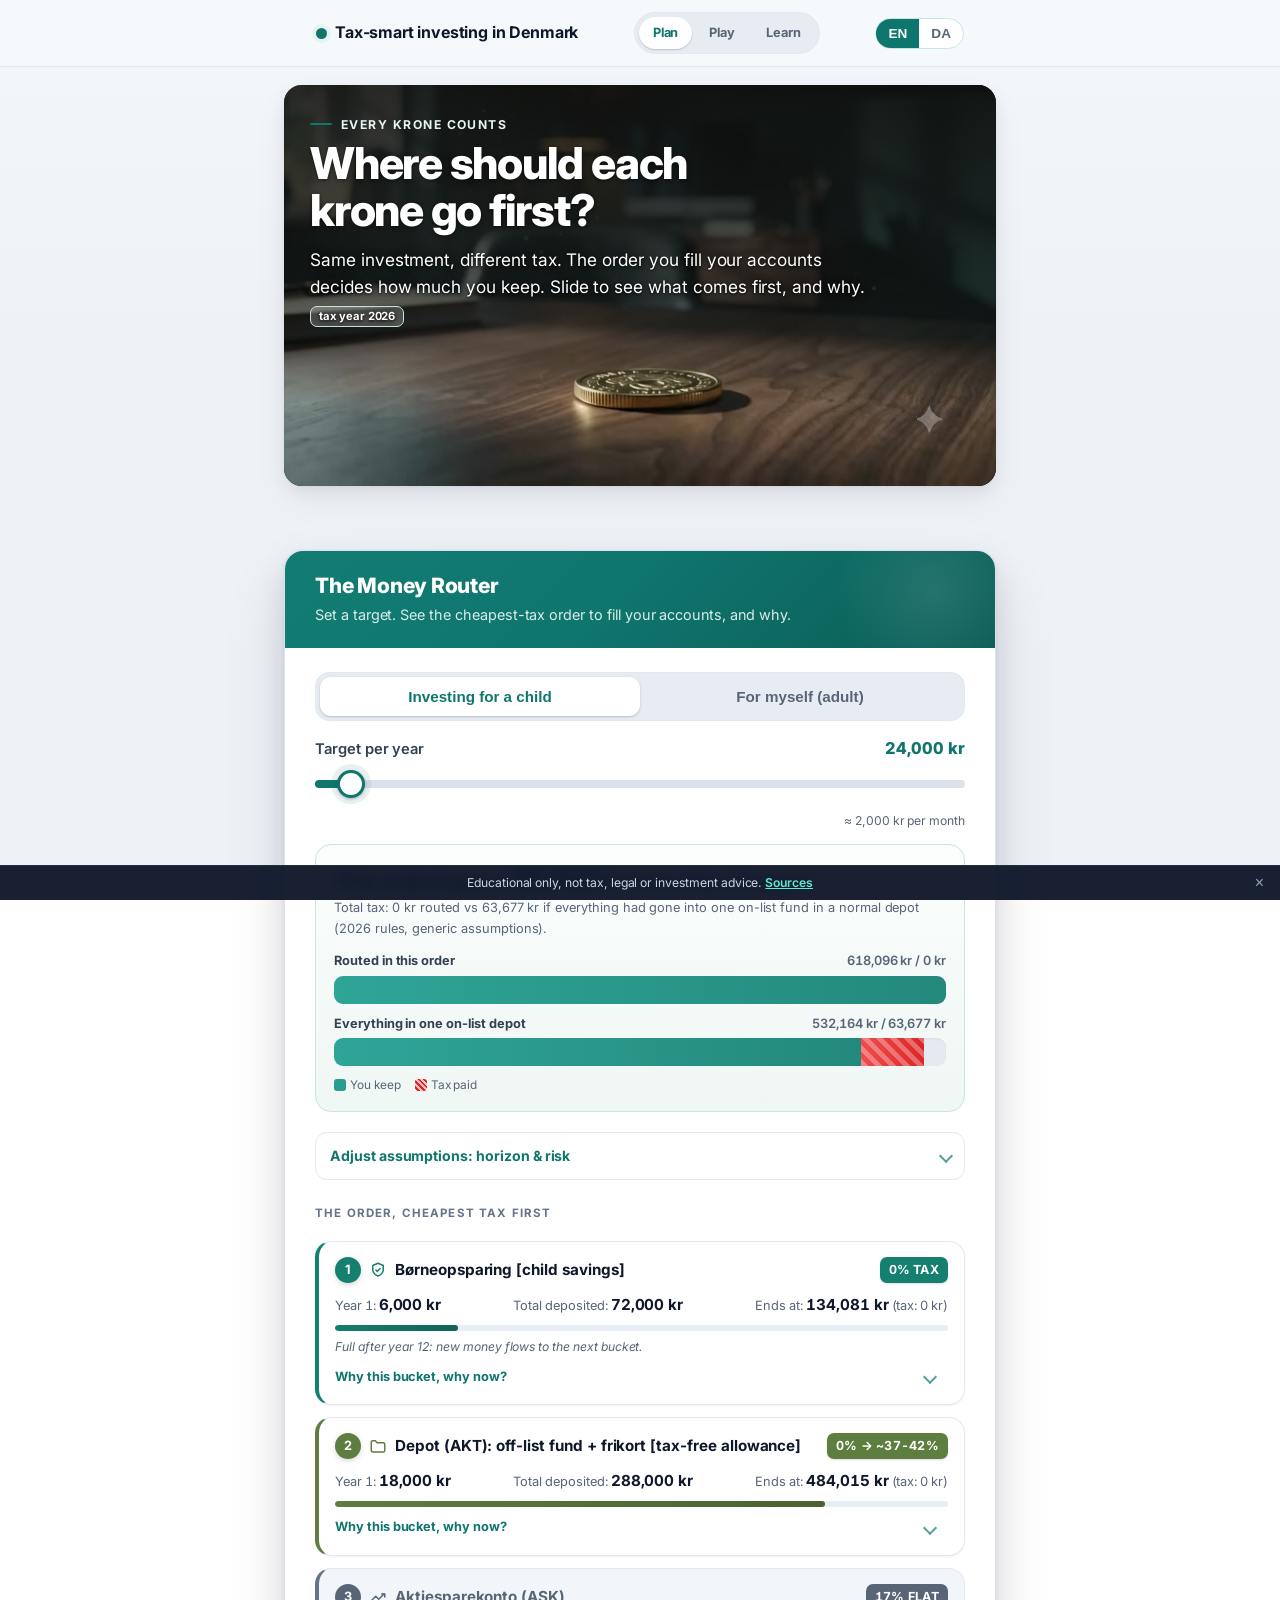
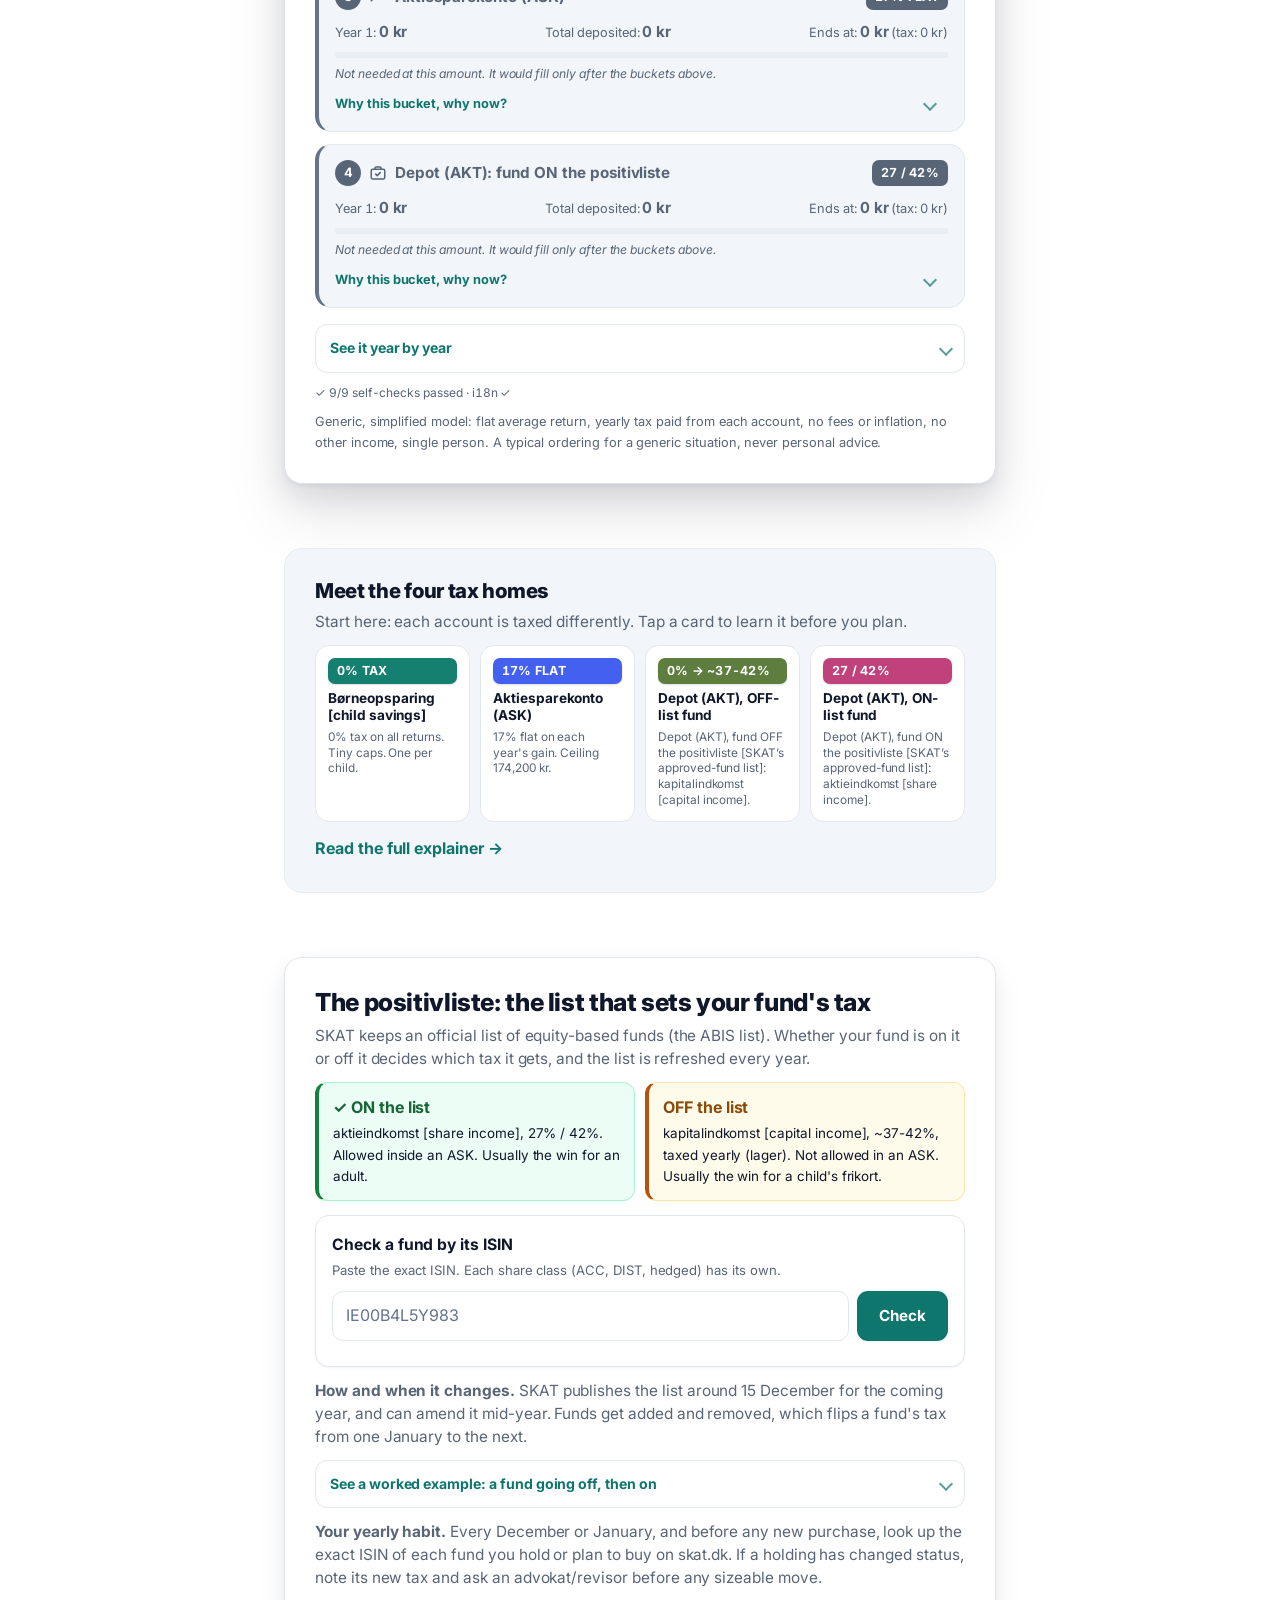
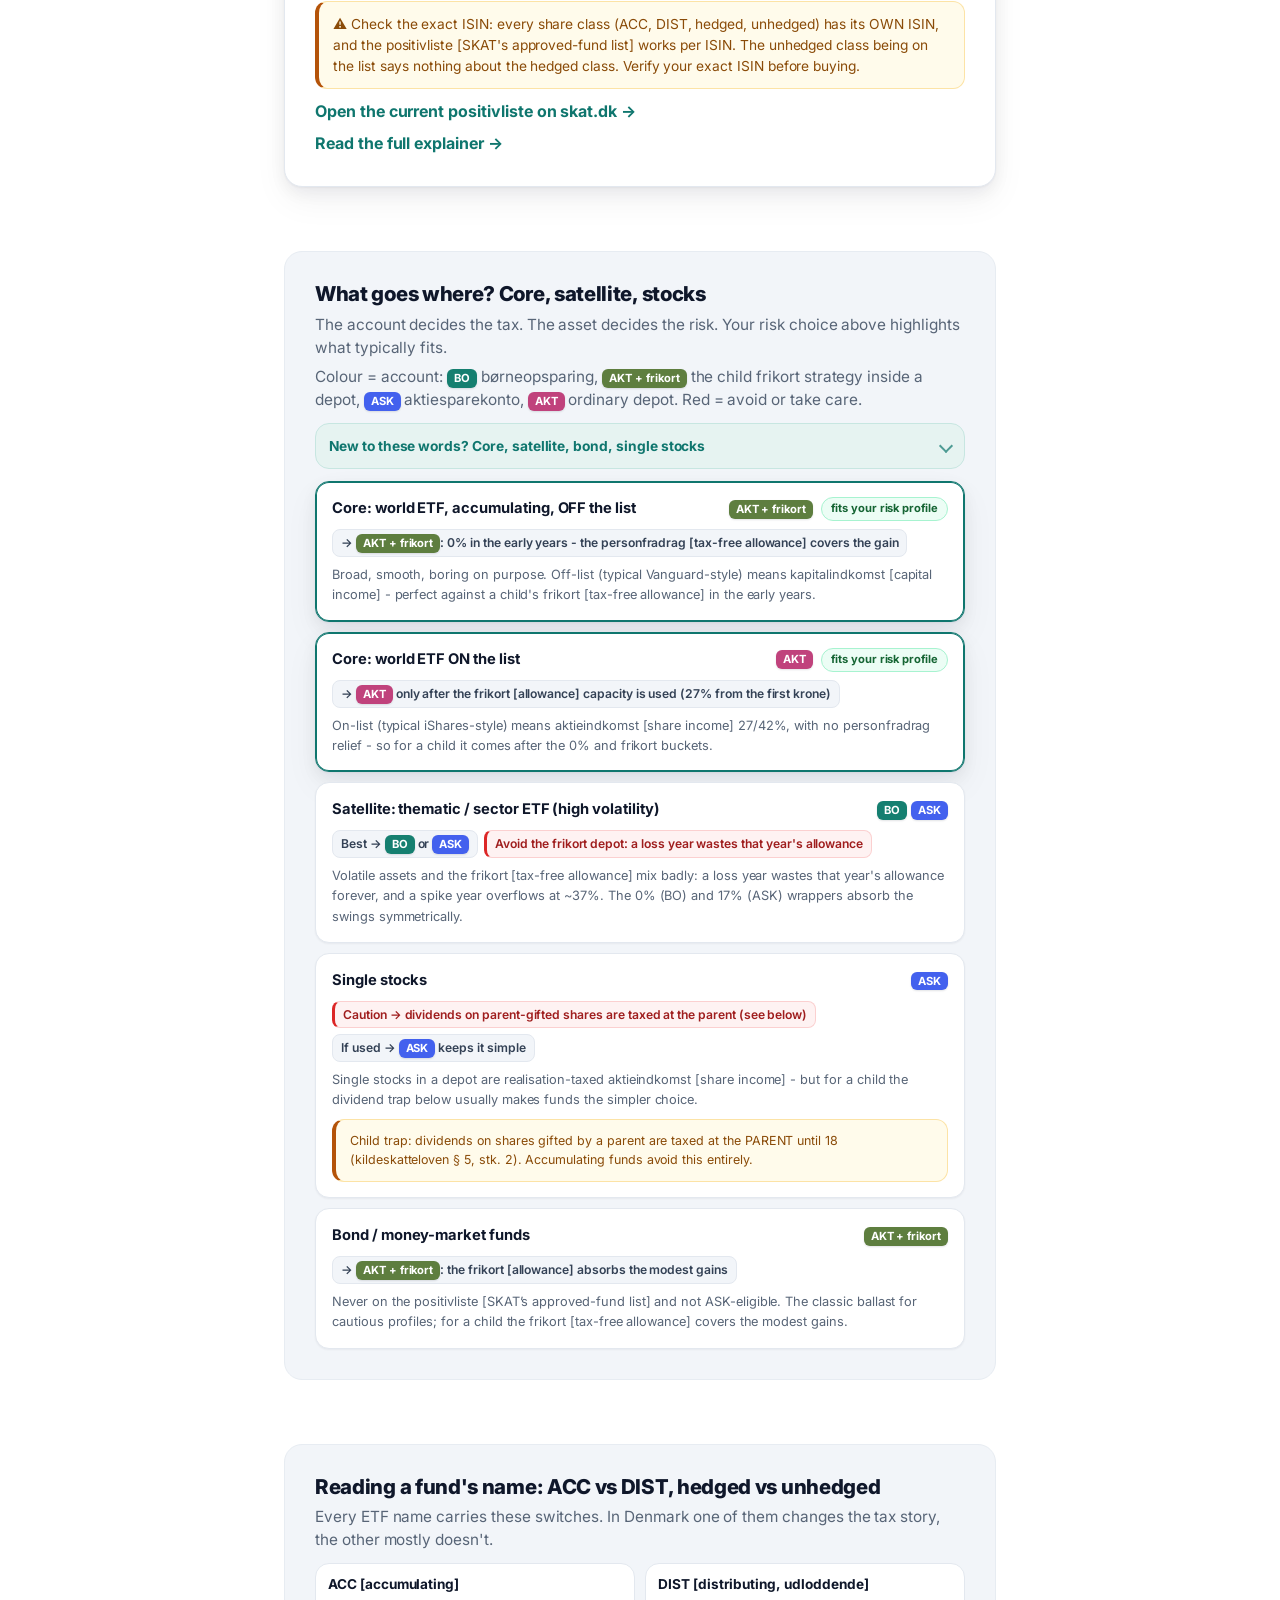
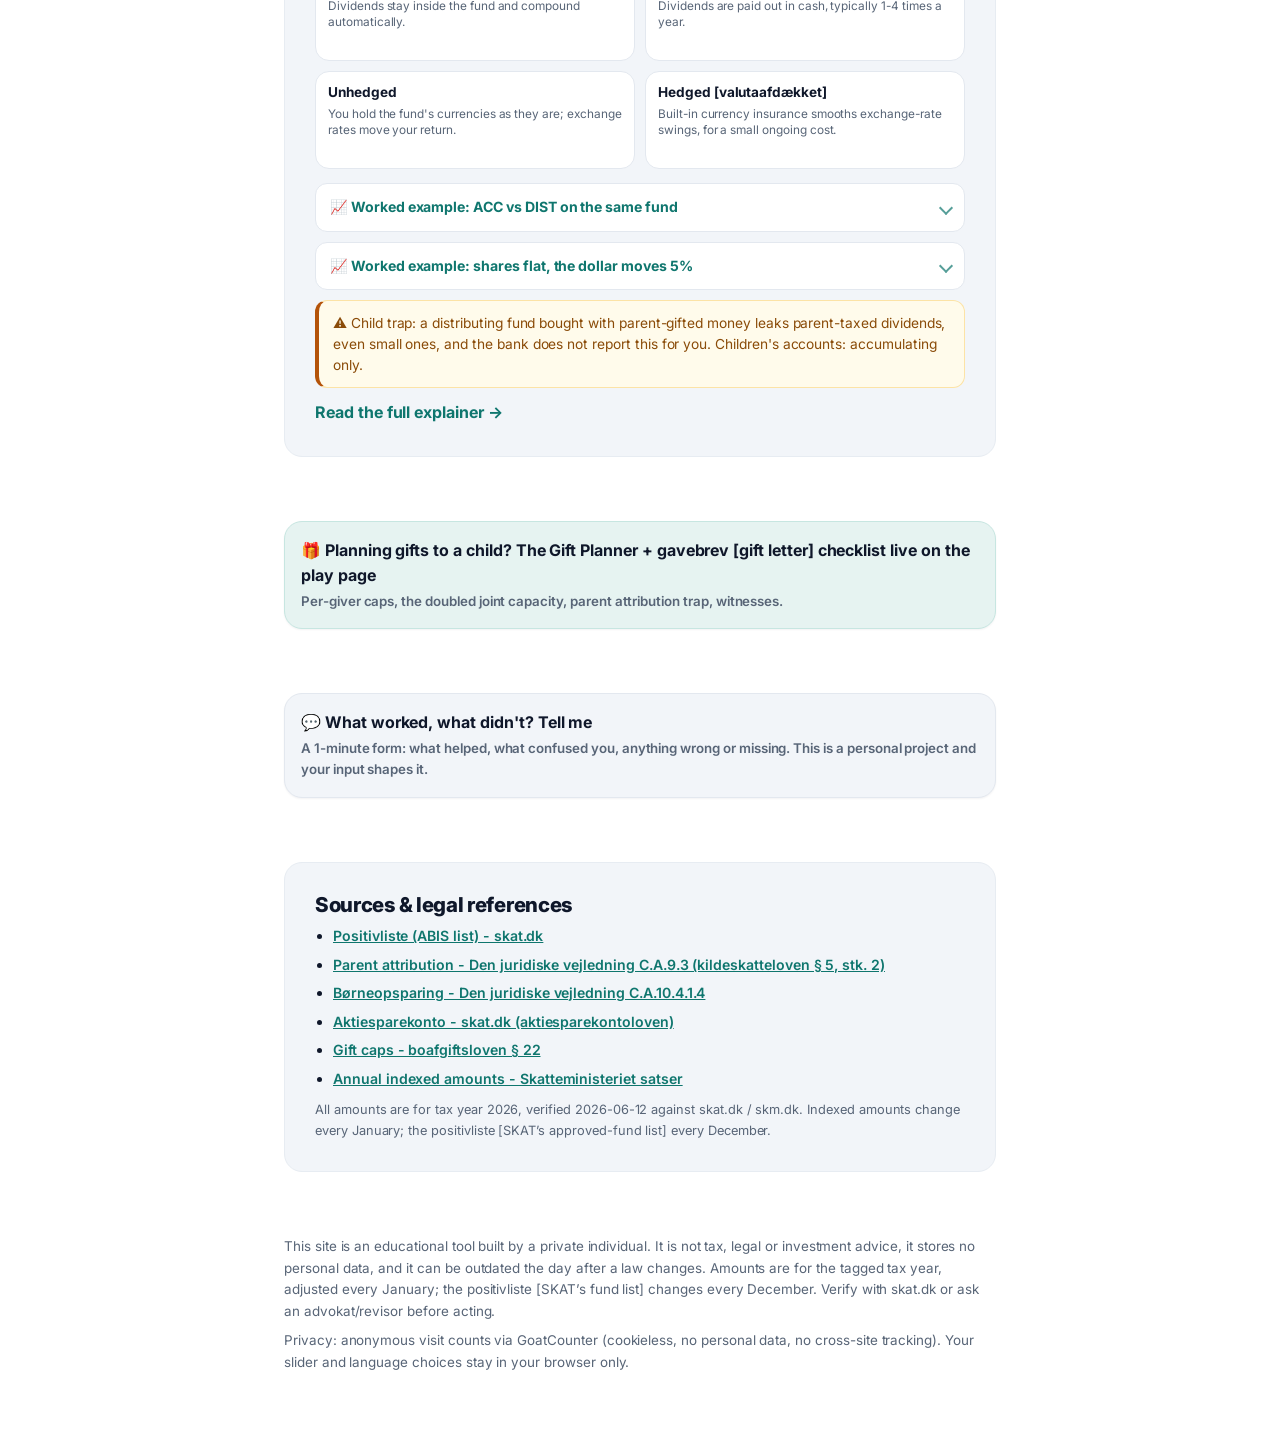
==== index.html @ 29d76539 "fix: force header repaint on reveal + cache-bust css (v6) translateZ(0) kept a layer but did not for" ====
<!DOCTYPE html>
<html lang="en">
<head>
<meta charset="UTF-8">
<meta name="viewport" content="width=device-width, initial-scale=1.0, viewport-fit=cover">
<title>The Money Router - where should each krone go first?</title>
<meta name="description" content="Set a target amount and see the typical tax-efficient order for filling Danish investment accounts, with the reasoning. Educational only.">
<meta name="theme-color" content="#EEF2F6">
<link rel="icon" href="data:image/svg+xml,<svg xmlns='http://www.w3.org/2000/svg' viewBox='0 0 100 100'><circle cx='50' cy='50' r='46' fill='%230F766E'/><text x='50' y='66' font-size='44' text-anchor='middle' fill='white' font-family='Arial' font-weight='bold'>kr</text></svg>">
<link rel="preconnect" href="https://fonts.googleapis.com">
<link rel="preconnect" href="https://fonts.gstatic.com" crossorigin>
<link rel="stylesheet" href="https://fonts.googleapis.com/css2?family=Inter:wght@400;500;600;700;800;900&display=swap">
<!-- P0.3 social / SEO meta. If the repo/Pages URL differs, update these absolute URLs + og-image path. -->
<link rel="canonical" href="https://ashu1309p.github.io/invest-taxsmart-denmark/index.html">
<meta property="og:type" content="website">
<meta property="og:site_name" content="Tax-smart investing in Denmark">
<meta property="og:title" content="The Money Router: where should each krone go first?">
<meta property="og:description" content="A free, no-login tool that shows the cheapest-tax order to fill your Danish investment accounts (ASK, depot, børneopsparing). Educational, not advice.">
<meta property="og:url" content="https://ashu1309p.github.io/invest-taxsmart-denmark/index.html">
<meta property="og:image" content="https://ashu1309p.github.io/invest-taxsmart-denmark/og-image.png">
<meta property="og:image:width" content="1200">
<meta property="og:image:height" content="630">
<meta property="og:locale" content="en">
<meta property="og:locale:alternate" content="da">
<meta name="twitter:card" content="summary_large_image">
<meta name="twitter:title" content="The Money Router: where should each krone go first?">
<meta name="twitter:description" content="Free, no-login tool: the cheapest-tax order to fill your Danish accounts. Educational, not advice.">
<meta name="twitter:image" content="https://ashu1309p.github.io/invest-taxsmart-denmark/og-image.png">
<script type="application/ld+json">{"@context":"https://schema.org","@type":"WebSite","name":"Tax-smart investing in Denmark","url":"https://ashu1309p.github.io/invest-taxsmart-denmark/","inLanguage":["en","da"],"description":"Free educational tool for Danish retail investment taxation. Not advice."}</script>
<style>
  :root{
    --bg:#FAF6EF; --card:#FFFFFF; --ink:#27272E; --muted:#6B6B76;
    --line:#E8E2D6; --accent:#0F766E; --accent-soft:#E0F0EE;
    --c-bo:#157F70; --c-fri:#5E7E3F; --c-ask:#4361EE; --c-on:#C0427C; --c-kap:#E08A00;
    --tax-red:#D64545;
    --radius:16px; --shadow:0 1px 3px rgba(40,35,25,.08),0 8px 24px rgba(40,35,25,.06);
  }
  /* primitives, top bar, footer, sticky bar, ctx-pill, skip-link, focus + reduced-motion live in css/styles.css (shared, linked last) */
  body{font-family:-apple-system,BlinkMacSystemFont,"Segoe UI",Roboto,"Helvetica Neue",Arial,sans-serif;
    background:var(--bg);color:var(--ink);line-height:1.55;padding-bottom:64px}
  .wrap{max-width:680px;margin:0 auto;padding:0 16px}
  .site-inner{display:flex;align-items:center;justify-content:space-between;padding:12px 16px;max-width:680px;margin:0 auto;gap:8px}
  .brand{display:flex;align-items:center;gap:8px;font-weight:700;font-size:1rem;white-space:nowrap}
  .brand .dot{width:12px;height:12px;border-radius:50%;background:var(--accent)}
  .navlink{font-size:.8rem;font-weight:700;color:var(--accent);text-decoration:none;border:1.5px solid var(--accent);border-radius:999px;padding:6px 12px;white-space:nowrap}
  .asset .homes .home.h-warn{border-left:4px solid #D64545;background:#FBEAEA}
  .atag{display:inline-block;padding:1px 7px;border-radius:6px;color:#fff;font-weight:800;font-size:.7rem;line-height:1.5;font-style:normal}
  .atag.t-bo{background:var(--c-bo)} .atag.t-fri{background:var(--c-fri)} .atag.t-ask{background:var(--c-ask)} .atag.t-on{background:var(--c-on)}
  .rectags{display:flex;gap:4px;flex-wrap:wrap;align-items:center}
  .ftwarn{background:#FDF1E7;border:1px solid #E8A968;border-radius:12px;padding:11px 13px;font-size:.84rem;margin-top:10px}
  .lang-toggle button{border:0;background:transparent;color:var(--accent);font-weight:700;font-size:.85rem;padding:7px 12px;cursor:pointer;min-width:42px}
  .kicker{display:inline-block;font-size:.78rem;font-weight:800;letter-spacing:.07em;text-transform:uppercase;color:var(--accent);margin:26px 0 0}
  h1{font-size:1.65rem;line-height:1.2;letter-spacing:-.02em;margin:26px 0 8px}
  @media(min-width:560px){h1{font-size:2.05rem}}
  .tagline{color:var(--muted);font-size:1rem;margin-bottom:18px}
  /* HERO video (decorative, play-once narrative, rests on final frame = poster). Reference by filename only so a clean re-export can drop in over the same names. */
  .hero{position:relative;margin:18px 0 6px}
  .hero-frame{position:relative;width:100%;aspect-ratio:1080/608;border-radius:var(--radius);overflow:hidden;box-shadow:var(--shadow);background:#0b0b0b;line-height:0}
  .hero-video,.hero-still{position:absolute;inset:0;width:100%;height:100%;object-fit:cover}
  .hero-still{display:none}
  @media(prefers-reduced-motion:reduce){ .hero-video{display:none} .hero-still{display:block} }
  /* mobile-first: headline sits BELOW the video in normal theme colours */
  .hero-copy{padding:14px 2px 0}
  .hero-copy .kicker{margin-top:0}
  .hero-copy h1{margin-top:6px}
  .hero-copy .tagline{margin-bottom:0}
  /* >=700px: overlay the headline on the composed upper area with a deep scrim (clip has a bright window upper-left) */
  @media(min-width:700px){
    .hero-copy{position:absolute;top:0;left:0;right:0;padding:22px 26px 74px;color:#fff;
      background:linear-gradient(180deg,rgba(15,14,12,.86) 0%,rgba(15,14,12,.74) 38%,rgba(15,14,12,.58) 70%,rgba(15,14,12,.32) 88%,rgba(15,14,12,0) 100%);
      border-radius:var(--radius) var(--radius) 0 0}
    .hero-copy .kicker{color:var(--accent-soft);margin-top:0}
    .hero-copy h1{color:#fff;text-shadow:0 1px 4px rgba(0,0,0,.6);margin:6px 0 8px}
    .hero-copy .tagline{color:#fff;text-shadow:0 1px 3px rgba(0,0,0,.9),0 0 8px rgba(0,0,0,.55)}
    .hero-copy .yeartag{color:#fff;background:rgba(255,255,255,.22)}
  }
  .yeartag{display:inline-block;font-size:.7rem;font-weight:700;color:var(--accent);background:var(--accent-soft);border-radius:6px;padding:1px 6px;white-space:nowrap}
  section{margin:24px 0}
  .panel{background:var(--card);border:1px solid var(--line);border-radius:var(--radius);box-shadow:var(--shadow);padding:18px}
  h2.sec{font-size:1.2rem;margin-bottom:4px}
  p.sub{color:var(--muted);font-size:.9rem;margin-bottom:12px}
  /* tax chips */
  .chip{display:inline-flex;align-items:center;font-weight:800;font-size:.78rem;border-radius:8px;padding:3px 9px;color:#fff;white-space:nowrap;letter-spacing:.01em}
  .chip.c0{background:var(--c-bo)} .chip.cF{background:var(--c-fri)}
  .chip.c17{background:var(--c-ask)} .chip.c27{background:var(--c-on)} .chip.c37{background:var(--c-kap)}
  .chip.big{font-size:.95rem;padding:5px 12px;border-radius:10px}
  /* primer cards */
  .primer{display:grid;grid-template-columns:1fr 1fr;gap:10px}
  @media(min-width:560px){.primer{grid-template-columns:repeat(4,1fr)}}
  details.acct{border:1px solid var(--line);border-radius:14px;background:#fff;overflow:hidden}
  details.acct summary{list-style:none;cursor:pointer;padding:12px;display:flex;flex-direction:column;gap:6px;min-height:96px}
  details.acct summary::-webkit-details-marker{display:none}
  details.acct summary b{font-size:.85rem;line-height:1.25}
  details.acct summary .one{font-size:.74rem;color:var(--muted);line-height:1.35}
  details.acct .more{padding:0 12px 12px;font-size:.8rem;color:var(--ink);border-top:1px dashed var(--line);padding-top:10px}
  details.acct .more p{margin:6px 0}
  details.acct[open]{border-color:var(--accent)}
  details.acct .ftex{margin:0 12px 12px;font-size:.77rem;color:#5a564e;background:#FBF7EF;border:1px solid var(--line);border-radius:8px;padding:8px 10px;line-height:1.45}
  .tapnote{font-size:.75rem;color:var(--muted);margin-top:8px;text-align:center}
  /* controls */
  .mode{display:flex;background:#F1ECE1;border-radius:14px;padding:4px;margin:6px 0 14px}
  .mode button{flex:1;border:0;border-radius:11px;background:transparent;font-size:.95rem;font-weight:700;padding:11px 8px;color:var(--muted);cursor:pointer}
  .mode button.active{background:#fff;color:var(--ink);box-shadow:0 1px 4px rgba(0,0,0,.12)}
  .ctl{margin:14px 0}
  .ctl label{display:flex;justify-content:space-between;align-items:baseline;font-size:.92rem;font-weight:600;margin-bottom:6px;gap:8px}
  .ctl label .lab{flex:1}
  .ctl output{font-variant-numeric:tabular-nums;font-weight:800;color:var(--accent);font-size:1.02rem;white-space:nowrap}
  .ctl .equiv{font-size:.76rem;color:var(--muted);text-align:right;margin-top:2px}
  input[type=range]{-webkit-appearance:none;appearance:none;width:100%;height:34px;background:transparent;touch-action:pan-y}
  input[type=range]::-webkit-slider-runnable-track{height:8px;border-radius:4px;background:linear-gradient(to right,var(--accent) var(--fill,50%),#E4DDCE var(--fill,50%))}
  input[type=range]::-webkit-slider-thumb{-webkit-appearance:none;width:28px;height:28px;border-radius:50%;background:#fff;border:3px solid var(--accent);margin-top:-10px;box-shadow:0 2px 6px rgba(0,0,0,.25);cursor:grab}
  input[type=range]::-moz-range-track{height:8px;border-radius:4px;background:#E4DDCE}
  input[type=range]::-moz-range-progress{height:8px;border-radius:4px;background:var(--accent)}
  input[type=range]::-moz-range-thumb{width:24px;height:24px;border-radius:50%;background:#fff;border:3px solid var(--accent);box-shadow:0 2px 6px rgba(0,0,0,.25)}
  .riskrow{display:flex;gap:8px;margin:10px 0 4px;flex-wrap:wrap}
  .riskrow button{flex:1;min-width:100px;border:1.5px solid var(--line);background:#fff;border-radius:12px;padding:10px 8px;cursor:pointer;font-weight:700;font-size:.84rem;color:var(--muted);line-height:1.3}
  .riskrow button small{display:block;font-weight:600;font-size:.72rem;color:var(--muted)}
  .riskrow button.active{border-color:var(--accent);background:var(--accent-soft);color:var(--accent)}
  /* waterfall */
  .falls{margin-top:18px;display:flex;flex-direction:column;gap:10px}
  .fall{border:1px solid var(--line);border-radius:14px;background:#fff;padding:12px;border-left:5px solid var(--bc,#999)}
  .fall .top{display:flex;align-items:center;gap:8px;flex-wrap:wrap}
  .fall .rank{width:24px;height:24px;border-radius:50%;background:var(--bc,#999);color:#fff;font-weight:800;font-size:.8rem;display:flex;align-items:center;justify-content:center;flex:none}
  .fall .nm{font-weight:700;font-size:.92rem;flex:1;min-width:120px}
  .fall .amts{display:flex;justify-content:space-between;font-size:.8rem;color:var(--muted);margin-top:8px;gap:8px;flex-wrap:wrap}
  .fall .amts b{color:var(--ink);font-variant-numeric:tabular-nums}
  .fall .bar{height:10px;border-radius:5px;background:#F1ECE1;margin-top:8px;overflow:hidden}
  .fall .bar i{display:block;height:100%;border-radius:5px;background:var(--bc,#999);width:0;transition:width .9s cubic-bezier(.4,0,.2,1)}
  .fall .note{font-size:.76rem;color:var(--muted);margin-top:6px;font-style:italic}
  .fall details.why{margin-top:8px;border:0;background:transparent}
  .fall details.why summary{list-style:none;cursor:pointer;font-size:.8rem;font-weight:700;color:var(--accent);padding:2px 0}
  .fall details.why summary::-webkit-details-marker{display:none}
  .fall details.why .body{font-size:.82rem;color:var(--ink);padding:6px 0 2px}
  .fall.empty{opacity:.45}
  /* year-by-year chart */
  .yearchart{margin-top:18px;border-top:1px dashed var(--line);padding-top:16px}
  .yc-title{font-weight:800;font-size:1.02rem}
  .yc-sub{font-size:.8rem;color:var(--muted);margin:2px 0 10px}
  .yc-toggle{display:flex;background:#F1ECE1;border-radius:12px;padding:3px;margin-bottom:12px}
  .yc-toggle button{flex:1;border:0;border-radius:9px;background:transparent;font-size:.8rem;font-weight:700;padding:9px 6px;color:var(--muted);cursor:pointer;line-height:1.2}
  .yc-toggle button.active{background:#fff;color:var(--ink);box-shadow:0 1px 4px rgba(0,0,0,.12)}
  .yc-chart{width:100%}
  .yc-chart svg{width:100%;height:auto;display:block;touch-action:manipulation}
  .yc-chart rect.col-seg{transition:y .5s ease,height .5s ease}
  .yc-chart rect.col-hit{cursor:pointer;fill:transparent}
  .yc-chart rect.col-sel{fill:rgba(15,118,110,.09)}
  .yc-readout{font-size:.82rem;margin:10px 0 2px;padding:9px 11px;background:var(--accent-soft);border-radius:10px;line-height:1.55}
  .yc-readout b{font-variant-numeric:tabular-nums;color:var(--ink)}
  .yc-legend{display:flex;flex-wrap:wrap;gap:8px 14px;font-size:.74rem;color:var(--muted);margin-top:9px}
  .yc-legend span{display:inline-flex;align-items:center;gap:5px}
  .yc-legend i{width:11px;height:11px;border-radius:3px;display:inline-block;flex:none}
  /* smart vs naive */
  .versus{margin-top:20px;border-top:1px dashed var(--line);padding-top:16px}
  .headline{font-size:1.02rem;font-weight:800;margin-bottom:2px}
  .headline .pos{color:#19603A}
  .vsub{font-size:.8rem;color:var(--muted);margin-bottom:12px}
  .vrow{margin:10px 0}
  .vrow .vlab{display:flex;justify-content:space-between;font-size:.8rem;font-weight:700;margin-bottom:4px}
  .vrow .vlab span:last-child{color:var(--muted);font-weight:600;font-variant-numeric:tabular-nums}
  .vbar{display:flex;height:26px;border-radius:8px;overflow:hidden;background:#F1ECE1}
  .vbar .keep{background:#2A9D8F;transition:width .8s}
  .vbar .tax{background:var(--tax-red);transition:width .8s}
  .vlegend{display:flex;gap:14px;font-size:.74rem;color:var(--muted);margin-top:6px}
  .vlegend i{width:12px;height:12px;border-radius:3px;display:inline-block;vertical-align:-2px;margin-right:4px}
  /* asset map */
  .assets{display:flex;flex-direction:column;gap:10px;margin-top:12px}
  .asset{border:1px solid var(--line);border-radius:14px;background:#fff;padding:12px}
  .asset .top{display:flex;align-items:center;gap:8px;flex-wrap:wrap}
  .asset .nm{font-weight:700;font-size:.92rem;flex:1;min-width:140px}
  .asset .fit{font-size:.7rem;font-weight:800;color:#19603A;background:#E7F4EC;border:1px solid #9CC9AB;border-radius:999px;padding:2px 9px;display:none}
  .asset.featured .fit{display:inline-block}
  .asset .homes{display:flex;gap:6px;flex-wrap:wrap;margin-top:8px;font-size:.76rem}
  .asset .homes span.home{background:#F4F0E7;border:1px solid var(--line);border-radius:8px;padding:3px 8px;font-weight:600}
  .asset .why{font-size:.8rem;color:var(--muted);margin-top:8px}
  .asset .warn{font-size:.78rem;color:#8C5A1E;background:#FDF1E7;border:1px solid #E8A968;border-radius:8px;padding:6px 9px;margin-top:8px}
  /* concept explainers */
  details.concepts{border:1px dashed var(--accent);border-radius:14px;background:var(--accent-soft);overflow:hidden;margin-bottom:12px}
  details.concepts>summary{list-style:none;cursor:pointer;padding:11px 13px;font-size:.86rem;font-weight:700;color:var(--accent)}
  details.concepts>summary::-webkit-details-marker{display:none}
  .concept-grid{display:grid;grid-template-columns:1fr;gap:8px;padding:0 11px 12px}
  @media(min-width:560px){.concept-grid{grid-template-columns:1fr 1fr}}
  .concept{background:#fff;border:1px solid var(--line);border-radius:12px;padding:11px 12px}
  .concept .defhead{display:flex;align-items:center;justify-content:space-between;gap:6px;margin-bottom:4px}
  .concept .defhead b{font-size:.9rem}
  .concept .one{font-size:.8rem;color:var(--ink);margin-bottom:5px}
  .concept .ex{font-size:.78rem;color:var(--muted);line-height:1.45}
  .rbadge{font-size:.62rem;font-weight:800;padding:2px 8px;border-radius:999px;white-space:nowrap;flex:none}
  .rbadge.r-low{background:#E7F4EC;color:#19603A}
  .rbadge.r-med{background:#FBF0DA;color:#8C5A1E}
  .rbadge.r-high{background:#FBE4E4;color:#A2231F}
  /* link card, sources, footer */
  .linkcard{display:block;text-decoration:none;color:var(--ink);background:var(--accent-soft);border:1.5px solid var(--accent);border-radius:var(--radius);padding:16px;font-weight:700}
  .linkcard small{display:block;font-weight:600;color:var(--muted);margin-top:2px}
  .linkcard.fb{background:#FBF7EF}
  .sources ul{margin:8px 0 0 18px;font-size:.88rem}
  .sources li{margin:6px 0}
  .sources a{color:var(--accent)}
  .verified{font-size:.8rem;color:var(--muted);margin-top:10px}
  .testbadge{font-size:.75rem;color:var(--muted);margin-top:10px}
  .testbadge.fail{color:#B4231F;font-weight:700}

  /* ============================================================
     REDESIGN v1 - overrides (cascade wins by source order).
     Direction: quiet editorial fintech. Stronger type ramp,
     tiered spacing, 3 surfaces, account colour = data only,
     one dominant tool panel, payoff-first, progressive disclosure.
     ============================================================ */
  :root{ --sunken:#F2ECE0; --space-sec:56px; --shadow:0 1px 2px rgba(40,35,25,.05),0 10px 30px rgba(40,35,25,.07); }
  body{ line-height:1.62 }
  .wrap{ max-width:716px }
  /* type ramp */
  .kicker{ font-size:.8rem; font-weight:700; letter-spacing:.09em; margin:var(--space-sec) 0 6px }
  h1{ font-size:clamp(2.05rem,6vw,2.6rem); font-weight:700; line-height:1.08; letter-spacing:-.02em; margin:0 0 14px!important; text-wrap:balance }
  .tagline{ font-size:1.07rem; line-height:1.55; color:var(--ink); max-width:33em; margin-bottom:16px }
  h2.sec{ font-size:clamp(1.32rem,3.6vw,1.55rem); font-weight:700; line-height:1.2; letter-spacing:-.01em; text-wrap:balance; margin-bottom:6px }
  p.sub{ font-size:.96rem; line-height:1.5 }
  /* spacing + surfaces */
  section{ margin:var(--space-sec) 0; scroll-margin-top:84px }
  :target{ scroll-margin-top:84px }
  .panel{ padding:22px; border-radius:18px }
  @media(min-width:560px){ .panel{ padding:26px } }
  .panel.ref{ box-shadow:none; background:var(--sunken); border-color:transparent }
  .panel.ref h2.sec{ font-size:1.28rem }
  /* the one dominant tool */
  .panel.tool{ border-color:#DBD2C1; box-shadow:0 2px 8px rgba(40,35,25,.09),0 22px 50px rgba(40,35,25,.11) }
  .tool-head{ margin:-22px -22px 20px; padding:16px 22px; background:var(--accent); color:#fff; border-radius:18px 18px 0 0 }
  @media(min-width:560px){ .tool-head{ margin:-26px -26px 22px; padding:18px 26px } }
  .tool-head .h{ font-size:1.28rem; font-weight:700; line-height:1.2 }
  .tool-head .s{ font-size:.86rem; color:#D7EFEA; margin-top:3px }
  /* payoff-first result block */
  .versus{ margin:0 0 20px; border-top:0; padding:16px 16px 14px; background:var(--sunken); border-radius:14px }
  .headline{ font-size:1.22rem; font-weight:700; line-height:1.25 }
  .headline .pos{ color:var(--accent); font-weight:800 }
  /* zone labels inside the tool */
  .zone{ font-size:.72rem; font-weight:700; letter-spacing:.08em; text-transform:uppercase; color:var(--muted); margin:24px 0 10px }
  /* progressive-disclosure blocks */
  details.adv,details.ycwrap{ border:1px solid var(--line); border-radius:12px; background:var(--card); margin-top:16px; overflow:hidden }
  details.adv>summary,details.ycwrap>summary{ list-style:none; cursor:pointer; padding:12px 14px; font-size:.88rem; font-weight:700; color:var(--accent) }
  details.adv>summary::-webkit-details-marker,details.ycwrap>summary::-webkit-details-marker{ display:none }
  details.adv[open]>summary,details.ycwrap[open]>summary{ border-bottom:1px solid var(--line) }
  .adv-body{ padding:8px 14px 14px }
  .yearchart{ margin-top:0; border-top:0; padding-top:8px }
  /* dial back the 800-weight everywhere */
  .chip,.ctl output,.yc-title,.atag,.rbadge,.fall .rank{ font-weight:700 }
  /* hover + focus states (a11y) */
  .mode button,.riskrow button,.yc-toggle button,.tabs .tab,.lang-toggle button{ transition:background-color .15s,color .15s,border-color .15s,box-shadow .15s }
  .mode button:hover,.riskrow button:hover,.yc-toggle button:hover,.tabs .tab:hover{ color:var(--ink) }
  .riskrow button:hover{ border-color:#C9BFA9 }
  .linkcard:hover{ background:#D5ECE7 }
  .sources a:hover{ text-decoration:underline }
  /* one rotating chevron for every disclosure (replaces text arrows) */
  details.concepts>summary,details.adv>summary,details.ycwrap>summary,.fall details.why>summary{ position:relative; padding-right:28px }
  details.concepts>summary::after,details.adv>summary::after,details.ycwrap>summary::after,.fall details.why>summary::after{ content:""; position:absolute; right:13px; top:calc(50% - 5px); width:8px; height:8px; border-right:2px solid currentColor; border-bottom:2px solid currentColor; transform:rotate(45deg); transition:transform .2s; opacity:.7 }
  details.concepts[open]>summary::after,details.adv[open]>summary::after,details.ycwrap[open]>summary::after,.fall details.why[open]>summary::after{ transform:rotate(-135deg) }
  /* subtler waterfall meter (amounts already carry the number) */
  .fall .bar{ height:6px; opacity:.65 }
  /* chip legibility: darken the light account colours for white text */
  .chip.cF{ background:#5E7E3F } .chip.c37{ background:#A86200 }
  /* keep the account colour as a left rule on demoted homes section cards too */
  .panel.ref details.acct[open]{ border-color:var(--accent) }
  /* hedged vs unhedged worked example */
  .fxex .fxs{ font-size:.85rem; color:var(--muted); margin:0 0 8px }
  .fxrow{ padding:9px 0; border-top:1px dashed var(--line) }
  .fxrow .fxcase{ display:block; font-weight:700; font-size:.86rem; margin-bottom:6px }
  .fxouts{ display:flex; flex-wrap:wrap; gap:8px }
  .fxouts .fxout{ flex:1; min-width:200px; font-size:.84rem; background:var(--sunken); border-radius:8px; padding:8px 10px }
  .fxouts .fxout b{ display:block; color:var(--accent); font-size:.78rem; letter-spacing:.02em; margin-bottom:2px }
  .fxnote{ font-size:.83rem; color:var(--muted); margin-top:10px; line-height:1.5 }

  /* ============================================================
     REDESIGN v2 - NORDIC FINTECH DASHBOARD
     Pure visual layer. Redefines design tokens (cascades through
     every var()-based rule) + elevates each component to a clean,
     trustworthy SaaS-dashboard aesthetic. No class/id renamed,
     no logic touched. Account colours kept as the data palette.
     ============================================================ */
  :root{
    /* cool, airy page chrome */
    --bg:#EEF2F6; --card:#FFFFFF;
    --ink:#0F172A; --ink-2:#334155; --muted:#586577; --muted-2:#64748B;
    --line:#E3E8EF; --line-soft:#EDF1F6; --sunken:#F2F5F9;
    /* trust accent (teal) */
    --accent:#0F766E; --accent-strong:#0B5D56; --accent-ink:#0B5D56;
    --accent-soft:#E6F3F1; --accent-line:#C7E6E1;
    /* semantic */
    --success:#15803D; --success-soft:#ECFDF5; --success-line:#A7F3D0; --success-ink:#166534;
    --warn:#B45309; --warn-soft:#FFFBEB; --warn-line:#FCE3A6; --warn-ink:#8A4B08;
    --danger:#DC2626; --danger-soft:#FEF2F2; --danger-line:#FBD0D0; --danger-ink:#9F1D1D;
    --tax-red:#DC2626;
    /* account / data palette (mirrors the JS hex values) */
    --c-bo:#157F70; --c-fri:#5E7E3F; --c-ask:#4361EE; --c-on:#C0427C; --c-kap:#E08A00;
    /* shape + depth */
    --radius:18px; --radius-sm:12px; --radius-lg:22px;
    --shadow-sm:0 1px 2px rgba(15,23,42,.05);
    --shadow:0 1px 2px rgba(15,23,42,.04), 0 6px 16px rgba(15,23,42,.06), 0 14px 34px rgba(15,23,42,.05);
    --shadow-lg:0 2px 4px rgba(15,23,42,.05), 0 14px 30px rgba(15,23,42,.10), 0 30px 64px rgba(15,23,42,.10);
    --space-sec:64px;
    --ease:cubic-bezier(.4,0,.2,1);
  }
  body{
    font-family:'Inter',-apple-system,BlinkMacSystemFont,"Segoe UI",Roboto,"Helvetica Neue",Arial,sans-serif;
    background:
      radial-gradient(1200px 480px at 50% -260px, rgba(15,118,110,.07), transparent 70%),
      linear-gradient(180deg,#F3F6FA 0%, #EEF2F6 320px) fixed;
    color:var(--ink); line-height:1.6; letter-spacing:-.003em;
    -webkit-font-smoothing:antialiased; -moz-osx-font-smoothing:grayscale; text-rendering:optimizeLegibility;
  }
  .wrap{ max-width:744px }
  /* numerals: tabular everywhere they carry data */
  .ctl output,.fall .amts b,.headline,.headline .pos,.vrow .vlab span:last-child,.yc-readout b,
  .yeartag,.vbar,output,.chip,.amts,.testbadge{ font-variant-numeric:tabular-nums; font-feature-settings:"tnum" 1,"cv01" 1 }

  /* ---------- hero ---------- */
  .kicker{ color:var(--accent); display:inline-flex; align-items:center; gap:9px; font-weight:700; font-size:.76rem; letter-spacing:.12em }
  .kicker::before{ content:""; width:22px; height:2px; border-radius:2px; background:var(--accent); display:inline-block }
  h1{ font-size:clamp(2.1rem,6vw,2.75rem); font-weight:800; line-height:1.06; letter-spacing:-.028em; color:var(--ink) }
  .tagline{ color:var(--muted); font-size:1.08rem }
  .yeartag{ background:var(--accent-soft); color:var(--accent-ink); border:1px solid var(--accent-line); font-weight:700; padding:1px 8px; border-radius:7px }

  /* ---------- cards / surfaces ---------- */
  section{ scroll-margin-top:88px }
  .panel{ background:var(--card); border:1px solid var(--line); border-radius:var(--radius); box-shadow:var(--shadow); padding:24px }
  @media(min-width:560px){ .panel{ padding:30px } }
  .panel.ref{ background:var(--sunken); border:1px solid #E7ECF2; box-shadow:none }
  .panel.tool{ border-color:#D9E1EB; box-shadow:var(--shadow-lg); padding-top:0 }
  .tool-head{ margin:0 -24px 22px; padding:20px 24px; background:linear-gradient(135deg,#127c73 0%,#0F766E 45%,#0B5D56 100%); color:#fff; border-radius:18px 18px 0 0; position:relative; overflow:hidden }
  .tool-head::after{ content:""; position:absolute; right:-40px; top:-60px; width:200px; height:200px; border-radius:50%; background:radial-gradient(circle,rgba(255,255,255,.10),transparent 70%) }
  @media(min-width:560px){ .tool-head{ margin:0 -30px 24px; padding:22px 30px } }
  .tool-head .h{ font-size:1.32rem; font-weight:800; letter-spacing:-.01em }
  .tool-head .s{ color:rgba(233,247,244,.92); margin-top:4px; font-size:.9rem }
  h2.sec{ color:var(--ink); font-weight:800; letter-spacing:-.015em }
  p.sub{ color:var(--muted) }
  .zone{ color:var(--muted-2); font-weight:700; letter-spacing:.1em }

  /* ---------- chips ---------- */
  .chip{ box-shadow:0 1px 2px rgba(15,23,42,.14); letter-spacing:.02em; border-radius:7px }
  .chip.c0{ background:var(--c-bo) } .chip.cF{ background:#5E7E3F } .chip.c17{ background:var(--c-ask) }
  .chip.c27{ background:var(--c-on) } .chip.c37{ background:#A86200 }

  /* ---------- segmented controls (mode / yc-toggle) ---------- */
  .mode,.yc-toggle{ background:#E7ECF3; border:1px solid var(--line); border-radius:14px }
  .mode button,.yc-toggle button{ color:var(--muted); transition:color .18s var(--ease),background .18s var(--ease),box-shadow .18s var(--ease) }
  .mode button.active{ background:#fff; color:var(--accent); box-shadow:0 1px 3px rgba(15,23,42,.16),0 1px 1px rgba(15,23,42,.06) }
  .yc-toggle button.active{ background:#fff; color:var(--accent); box-shadow:0 1px 3px rgba(15,23,42,.14) }

  /* ---------- inputs / sliders ---------- */
  .ctl label{ color:var(--ink-2) }
  .ctl output{ color:var(--accent); font-weight:800 }
  input[type=range]::-webkit-slider-runnable-track{ background:linear-gradient(to right,var(--accent) var(--fill,50%),#DBE2EB var(--fill,50%)); height:8px; border-radius:6px }
  input[type=range]::-webkit-slider-thumb{ border:3px solid var(--accent); box-shadow:0 1px 3px rgba(15,23,42,.28),0 0 0 6px rgba(15,118,110,.10); transition:box-shadow .18s var(--ease),transform .1s var(--ease) }
  input[type=range]:hover::-webkit-slider-thumb{ box-shadow:0 2px 6px rgba(15,23,42,.30),0 0 0 9px rgba(15,118,110,.14) }
  input[type=range]:active::-webkit-slider-thumb{ transform:scale(1.06) }
  input[type=range]::-moz-range-track{ background:#DBE2EB; height:8px; border-radius:6px }
  input[type=range]::-moz-range-progress{ background:var(--accent); height:8px; border-radius:6px }
  input[type=range]::-moz-range-thumb{ border:3px solid var(--accent); box-shadow:0 1px 3px rgba(15,23,42,.28) }
  .riskrow button{ border:1.5px solid var(--line); background:#fff; color:var(--muted); border-radius:12px; transition:border-color .18s var(--ease),background .18s var(--ease),color .18s var(--ease),box-shadow .18s var(--ease) }
  .riskrow button small{ color:var(--muted-2) }
  .riskrow button:hover{ border-color:#C4CFDC; background:#FAFCFE }
  .riskrow button.active{ border-color:var(--accent); background:var(--accent-soft); color:var(--accent-ink); box-shadow:inset 0 0 0 1px var(--accent) }
  .riskrow button.active small{ color:var(--accent) }

  /* ---------- progressive-disclosure blocks ---------- */
  details.adv,details.ycwrap{ border:1px solid var(--line); border-radius:var(--radius-sm); background:#fff; transition:border-color .18s var(--ease),box-shadow .18s var(--ease) }
  details.adv:hover,details.ycwrap:hover{ border-color:#CDD7E2 }
  details.adv>summary,details.ycwrap>summary{ color:var(--accent); font-weight:700 }
  details.acct{ border:1px solid var(--line); border-radius:14px; transition:border-color .18s var(--ease),box-shadow .18s var(--ease) }
  details.acct:hover{ border-color:#C4CFDC; box-shadow:var(--shadow-sm) }
  details.acct[open]{ border-color:var(--accent); box-shadow:inset 0 0 0 1px var(--accent) }
  details.acct .ftex{ background:var(--sunken); border:1px solid var(--line); color:var(--ink-2) }
  /* default size for .ftex used OUTSIDE details.acct (e.g. the positivliste "Case 1/2" worked examples),
     which otherwise fall back to the 16px body size. details.acct .ftex stays .77rem (more specific). */
  .ftex{ font-size:.85rem; line-height:1.5; color:var(--ink-2) }
  .panel.ref details.acct{ background:#fff }

  /* ---------- payoff module (smart vs naive) ---------- */
  .versus{ background:linear-gradient(180deg,#FBFEFD,#EFF7F5); border:1px solid var(--accent-line); border-radius:16px; padding:18px 18px 16px }
  .headline{ font-size:1.18rem; font-weight:800; color:var(--ink); line-height:1.3 }
  .headline .pos{ color:var(--accent); font-weight:900; font-size:1.34em; letter-spacing:-.01em }
  .vsub{ color:var(--muted) }
  .vrow .vlab{ color:var(--ink-2) }
  .vrow .vlab span:last-child{ color:var(--muted) }
  .vbar{ height:28px; border-radius:9px; background:#E5EAF1; box-shadow:inset 0 1px 2px rgba(15,23,42,.05) }
  .vbar .keep{ background:linear-gradient(90deg,#2FA597,#23897C) }
  .vbar .tax{ background:linear-gradient(90deg,#EF4D4D,#DC2626) }
  .vlegend{ color:var(--muted) }

  /* ---------- waterfall: dashboard metric modules ---------- */
  .falls{ gap:12px }
  .fall{ border:1px solid var(--line); border-left:4px solid var(--bc,#999); border-radius:16px; background:#fff; padding:15px 16px; box-shadow:var(--shadow-sm); transition:box-shadow .2s var(--ease),transform .2s var(--ease),border-color .2s var(--ease) }
  .fall:hover{ box-shadow:var(--shadow); transform:translateY(-1px) }
  .fall.empty{ opacity:.55; box-shadow:none }
  .fall .rank{ width:26px; height:26px; background:var(--bc,#999); box-shadow:0 2px 5px rgba(15,23,42,.16) }
  .fall .nm{ color:var(--ink); font-weight:700; font-size:.95rem }
  .fall .amts{ color:var(--muted); margin-top:10px; gap:10px 16px }
  .fall .amts b{ color:var(--ink); font-weight:700; font-size:.95rem }
  .fall .bar{ height:6px; background:#E9EEF4; border-radius:99px; opacity:1 }
  .fall .bar i{ background:linear-gradient(90deg,var(--bc,#999),color-mix(in srgb,var(--bc,#999) 78%,#000)) }
  .fall details.why summary{ color:var(--accent) }
  .fall .note{ color:var(--muted) }

  /* ---------- year-by-year chart ---------- */
  .yearchart{ background:transparent }
  .yc-title{ color:var(--ink); font-weight:800 }
  .yc-sub{ color:var(--muted) }
  .yc-chart svg{ overflow:visible }
  .yc-chart rect.col-seg{ transition:y .55s var(--ease),height .55s var(--ease) }
  .yc-chart rect.col-sel{ fill:rgba(15,118,110,.08) }
  .yc-readout{ background:var(--accent-soft); border:1px solid var(--accent-line); border-radius:10px; color:var(--ink-2) }
  .yc-readout b{ color:var(--ink) }
  .yc-legend{ color:var(--muted) }
  .yc-legend i{ border-radius:4px }

  /* ---------- asset map ---------- */
  .asset{ border:1px solid var(--line); border-radius:14px; background:#fff; padding:15px 16px; box-shadow:var(--shadow-sm); transition:box-shadow .2s var(--ease),transform .2s var(--ease),border-color .2s var(--ease) }
  .asset:hover{ box-shadow:var(--shadow); transform:translateY(-1px) }
  .asset.featured{ border-color:var(--accent); box-shadow:inset 0 0 0 1px var(--accent),var(--shadow) }
  .asset .nm{ color:var(--ink); font-weight:700 }
  .asset .fit{ background:var(--success-soft); border:1px solid var(--success-line); color:var(--success-ink); font-weight:700; border-radius:999px }
  .asset .homes span.home{ background:var(--sunken); border:1px solid var(--line); color:var(--ink-2); border-radius:8px; font-weight:600 }
  .asset .homes .home.h-warn{ background:var(--danger-soft); border:1px solid var(--danger-line); border-left:3px solid var(--danger); color:var(--danger-ink) }
  .asset .why{ color:var(--muted) }
  .atag{ border-radius:6px; box-shadow:0 1px 2px rgba(15,23,42,.12) }
  .atag.t-bo{ background:var(--c-bo) } .atag.t-fri{ background:#5E7E3F } .atag.t-ask{ background:var(--c-ask) } .atag.t-on{ background:var(--c-on) }

  /* ---------- alert banners (warn / danger / success) ---------- */
  .ftwarn,.asset .warn{
    background:var(--warn-soft); border:1px solid var(--warn-line); border-left:4px solid var(--warn);
    border-radius:12px; color:var(--warn-ink); padding:12px 14px; line-height:1.5;
  }
  .ftwarn{ font-size:.86rem }

  /* ---------- concepts / risk badges ---------- */
  details.concepts{ background:var(--accent-soft); border:1px solid var(--accent-line) }
  details.concepts>summary{ color:var(--accent); font-weight:700 }
  .concept{ background:#fff; border:1px solid var(--line); border-radius:12px; box-shadow:var(--shadow-sm) }
  .concept .defhead b{ color:var(--ink) }
  .concept .one{ color:var(--ink-2) }
  .concept .ex{ color:var(--muted) }
  .rbadge.r-low{ background:var(--success-soft); color:var(--success-ink); border:1px solid var(--success-line) }
  .rbadge.r-med{ background:var(--warn-soft); color:var(--warn-ink); border:1px solid var(--warn-line) }
  .rbadge.r-high{ background:var(--danger-soft); color:var(--danger-ink); border:1px solid var(--danger-line) }

  /* ---------- link cards / sources / footer / sticky ---------- */
  .linkcard{ background:var(--accent-soft); border:1.5px solid var(--accent-line); color:var(--ink); box-shadow:var(--shadow-sm); transition:background .18s var(--ease),box-shadow .2s var(--ease),transform .2s var(--ease) }
  .linkcard:hover{ background:#D8ECE8; box-shadow:var(--shadow); transform:translateY(-2px) }
  .linkcard small{ color:var(--muted) }
  .linkcard.fb{ background:var(--sunken); border-color:var(--line) }
  .linkcard.fb:hover{ background:#E8EDF3 }

  /* ---------- fx worked-example ---------- */
  .fxouts .fxout{ background:var(--sunken); border:1px solid var(--line); border-radius:10px }
  .fxouts .fxout b{ color:var(--accent) }
  .fxrow{ border-top:1px dashed var(--line) }

  /* ---------- focus / motion ---------- */
  a,button,summary,.linkcard,.tabs .tab,.lang-toggle button{ transition:color .18s var(--ease),background-color .18s var(--ease),border-color .18s var(--ease),box-shadow .18s var(--ease),transform .18s var(--ease) }

  /* ============================================================
     UX POLISH v3 - cause-and-effect flash, tax-home icons,
     sticky context pill. Visual/feedback only.
     ============================================================ */
  /* 2. tax-home icons (monochromatic, inherit account colour) */
  .fall .top .nm{ display:inline-flex; align-items:center; gap:8px }
  .fall .top .nm .ti{ color:var(--bc) }
  .yc-legend .legic{ display:inline-flex }
  .yc-legend .ti{ width:14px; height:14px; vertical-align:-2px }

  /* ---------- mobile fix: tax chip must not collide with a long bucket name ---------- */
  @media(max-width:600px){
    .fall .top{ display:grid; grid-template-columns:auto 1fr; align-items:center; column-gap:9px; row-gap:8px; flex-wrap:initial }
    .fall .top .rank{ grid-column:1; grid-row:1 }
    .fall .top .nm{ grid-column:2; grid-row:1; min-width:0 }
    .fall .top .chip{ grid-column:2; grid-row:2; justify-self:start }
  }

  /* ---------- P0.1 positivliste ISIN checker ---------- */
  .plcheck{ margin:14px 0 4px; padding:16px; border:1px solid var(--line); border-radius:14px; background:var(--card); box-shadow:var(--shadow-sm) }
  .plc-lab{ display:block; font-weight:700; color:var(--ink); font-size:.98rem }
  .plc-sub{ font-size:.82rem; color:var(--muted); margin:3px 0 10px }
  .plc-row{ display:flex; gap:8px; flex-wrap:wrap }
  .plc-row input{ flex:1; min-width:170px; font:inherit; font-size:1rem; letter-spacing:.04em; text-transform:uppercase; padding:11px 13px; border:1.5px solid var(--line); border-radius:11px; background:#fff; color:var(--ink) }
  .plc-row input::placeholder{ text-transform:none; letter-spacing:0; color:var(--muted-2) }
  .plc-row input:focus-visible{ outline:2.5px solid var(--accent); outline-offset:2px; border-color:var(--accent) }
  .plc-row button{ flex:none; font:inherit; font-weight:700; font-size:.95rem; padding:11px 22px; border:0; border-radius:11px; background:var(--accent); color:#fff; cursor:pointer; transition:background .18s var(--ease) }
  .plc-row button:hover{ background:var(--accent-strong) }
  .plc-result{ margin-top:12px; border-radius:12px; line-height:1.5 }
  .plc-result:empty{ margin-top:0 }
  .plc-result.tone-on,.plc-result.tone-off,.plc-result.tone-nf,.plc-result.tone-warn{ padding:12px 14px; border:1px solid; border-left:4px solid }
  .plc-result.tone-on{ background:var(--success-soft); border-color:var(--success-line); border-left-color:var(--success); color:var(--success-ink) }
  .plc-result.tone-off{ background:var(--warn-soft); border-color:var(--warn-line); border-left-color:var(--warn); color:var(--warn-ink) }
  .plc-result.tone-nf{ background:var(--sunken); border-color:var(--line); border-left-color:var(--muted-2); color:var(--ink-2) }
  .plc-result.tone-warn{ background:var(--danger-soft); border-color:var(--danger-line); border-left-color:var(--danger); color:var(--danger-ink) }
  .plc-result .plc-msg{ font-size:.88rem; font-weight:600 }
  .plc-head{ font-size:.9rem } .plc-head b{ letter-spacing:.04em }
  .plc-nm{ color:var(--muted) }
  .plc-state{ font-weight:800; font-size:1.02rem; margin:2px 0 4px }
  .plc-exp{ font-size:.86rem }
  .plc-fresh{ font-size:.78rem; color:var(--muted); margin-top:9px; line-height:1.5 }
  .plc-fresh a{ color:var(--accent); font-weight:600 }
  .plc-flag{ display:inline; font-weight:700; color:var(--warn-ink) }

  /* non-colour cue: the "tax" bar (and its legend swatch) gets diagonal stripes so it reads differently
     from "keep" without relying on red/green alone */
  .vbar .tax{ background-image:repeating-linear-gradient(45deg,rgba(255,255,255,.30) 0 5px,transparent 5px 10px),linear-gradient(90deg,#EF4D4D,#DC2626) }
  .vlegend i.sw-tax{ background-image:repeating-linear-gradient(45deg,rgba(255,255,255,.7) 0 2px,transparent 2px 4px) }
  /* empty (unfunded) waterfall rows: opacity:.55 crushed every label below AA contrast.
     Use an explicit muted "not used" treatment where rank/chip/text all clear 4.5:1. */
  .fall.empty{ opacity:1; background:var(--sunken); border-left-color:var(--muted-2); box-shadow:none }
  .fall.empty .rank{ background:var(--muted); box-shadow:none }
  .fall.empty .nm,.fall.empty .amts,.fall.empty .amts b,.fall.empty .note,.fall.empty .nm .ti{ color:var(--muted) }
  .fall.empty .chip{ background:var(--muted); box-shadow:none }
</style>
<!-- Shared site-shell chrome (header/footer/sticky/ctx-pill/skip-link/focus). Linked LAST so the cascade order is preserved exactly. -->
<link rel="stylesheet" href="css/styles.css?v=6">
<!-- Shared header/footer markup, single-sourced in js/shell.js. Loaded synchronously so the placeholders below inject during parse (no layout shift / FOUC). -->
<script src="js/shell.js?v=6"></script>
</head>
<body data-page="plan">
<div id="site-header"></div><script>Shell.header()</script>

<div id="ctxPill" class="ctx-pill" role="button" tabindex="-1" aria-hidden="true"></div>

<div class="wrap" id="main" tabindex="-1" role="main">
  <!-- HERO START -->
  <div class="hero">
    <div class="hero-frame">
      <video class="hero-video" autoplay muted playsinline preload="metadata" poster="media/hero-poster.webp" aria-hidden="true">
        <source src="media/hero.webm" type="video/webm">
        <source src="media/hero.mp4" type="video/mp4">
      </video>
      <img class="hero-still" src="media/hero-poster.webp" alt="" aria-hidden="true">
    </div>
    <div class="hero-copy">
      <p class="kicker" data-i18n="heroKicker">Every krone counts</p>
      <h1 data-i18n="heroTitle">Where should each krone go first?</h1>
      <p class="tagline" id="heroTag"></p>
    </div>
  </div>
  <!-- HERO END -->

  <!-- ====== THE TOOL: Money Router (payoff-first) ====== -->
  <section class="panel tool" id="router">
    <div class="tool-head">
      <div class="h" data-i18n="routTitle">The Money Router</div>
      <div class="s" data-i18n="routSub">Set a target. See the cheapest-tax order to fill your accounts, and why.</div>
    </div>

    <div class="mode" role="group" aria-label="Who you are investing for" data-i18n-aria="ariaMode">
      <button id="mode-child" class="active" data-i18n="modeChild">Investing for a child</button>
      <button id="mode-adult" data-i18n="modeAdult">For myself (adult)</button>
    </div>

    <div class="ctl">
      <label><span class="lab" data-i18n="ctlBudget">Target per year</span><output id="out-budget" aria-live="polite">24,000 kr</output></label>
      <input type="range" id="in-budget" min="3000" max="600000" step="3000" value="24000" aria-label="Yearly amount" data-i18n-aria="ariaBudget">
      <div class="equiv" id="equivMonthly"></div>
    </div>

    <!-- the reward, up top -->
    <div class="versus">
      <p class="headline" id="vsHeadline" aria-live="polite"></p>
      <p class="vsub" id="vsSub"></p>
      <div class="vrow">
        <div class="vlab"><span data-i18n="vsSmart">Routed in this order</span><span id="vsSmartNum"></span></div>
        <div class="vbar" id="vbarSmart"><div class="keep"></div><div class="tax"></div></div>
      </div>
      <div class="vrow">
        <div class="vlab"><span data-i18n="vsNaive">Everything in one on-list depot</span><span id="vsNaiveNum"></span></div>
        <div class="vbar" id="vbarNaive"><div class="keep"></div><div class="tax"></div></div>
      </div>
      <div class="vlegend">
        <span><i class="sw" style="background-color:#2A9D8F"></i><span data-i18n="legKeep">You keep</span></span>
        <span><i class="sw sw-tax" style="background-color:#DC2626"></i><span data-i18n="legTax">Tax paid</span></span>
      </div>
    </div>

    <details class="adv">
      <summary data-i18n="advTitle">Adjust assumptions: horizon &amp; risk</summary>
      <div class="adv-body">
        <div class="ctl">
          <label><span class="lab" data-i18n="ctlYears">Horizon</span><output id="out-years">15</output></label>
          <input type="range" id="in-years" min="5" max="30" step="1" value="15" aria-label="Years" data-i18n-aria="ariaYears">
        </div>
        <p style="font-size:.9rem;font-weight:600;margin-top:12px" data-i18n="riskLabel">Risk appetite (sets the assumed average return)</p>
        <div class="riskrow">
          <button id="risk-cautious"><span data-i18n="riskC">Steady</span><small>~4%/yr</small></button>
          <button id="risk-balanced" class="active"><span data-i18n="riskB">Mixed</span><small>~6.5%/yr</small></button>
          <button id="risk-adventurous"><span data-i18n="riskA">Mostly stocks</span><small>~8.5%/yr</small></button>
        </div>
      </div>
    </details>

    <p class="zone" data-i18n="zoneOrder">The order, cheapest tax first</p>
    <div class="falls" id="falls"></div>

    <details class="ycwrap">
      <summary data-i18n="ycWrapTitle">See it year by year</summary>
      <div class="yearchart" id="yearchart">
        <p class="yc-title" data-i18n="ycTitle">Year by year: where your money lands</p>
        <p class="yc-sub" data-i18n="ycSub">Each column is one year. The colour shows which account holds that money. Tap a column for the exact split.</p>
        <div class="yc-toggle">
          <button id="yc-contrib" class="active" data-i18n="ycViewContrib">Where each year's money goes</button>
          <button id="yc-value" data-i18n="ycViewValue">Total pot value</button>
        </div>
        <div class="yc-chart" id="yc-svg"></div>
        <div class="visually-hidden" id="yc-table"></div>
        <div class="yc-readout" id="yc-readout"></div>
        <div class="yc-legend" id="yc-legend"></div>
      </div>
    </details>

    <p class="testbadge" id="testbadge"></p>
    <p class="verified" data-i18n="simDisclaimer">Generic, simplified model: flat average return, yearly tax paid from each account, no fees or inflation, no other income. A typical ordering for a generic situation, never personal advice.</p>
  </section>

  <!-- ====== UNDERSTAND THE ACCOUNTS (demoted reference) ====== -->
  <section class="panel ref" id="homes">
    <h2 class="sec" data-i18n="primTitle">Meet the four tax homes</h2>
    <p class="sub" data-i18n="primSub">A 20-second skim. Tap any card for the detail.</p>
    <div class="primer" id="primer"></div>
    <p style="margin-top:14px"><a href="learn-ask-depot-bo.html" data-i18n="plLearnMore" style="color:var(--accent);font-weight:700;text-decoration:none">Read the full explainer →</a></p>
  </section>

  <!-- ====== POSITIVLISTE ====== -->
  <section class="panel" id="positivliste">
    <h2 class="sec" data-i18n="plTitle">The positivliste: the list that sets your fund's tax</h2>
    <p class="sub" data-i18n="plWhat">SKAT keeps an official list of equity-based funds (the ABIS list). Whether your fund is on it or off it decides which tax it gets, and the list is refreshed every year.</p>
    <div style="display:flex;gap:10px;flex-wrap:wrap;margin:8px 0 4px">
      <div style="flex:1;min-width:210px;background:var(--success-soft);border:1px solid var(--success-line);border-left:4px solid var(--success);border-radius:12px;padding:12px 14px">
        <div style="font-weight:700;color:var(--success-ink);margin-bottom:3px" data-i18n="plOnT">✓ ON the list</div>
        <div style="font-size:.84rem" data-i18n="plOnD">aktieindkomst [share income], 27% / 42%. Allowed inside an ASK. Usually the win for an adult.</div>
      </div>
      <div style="flex:1;min-width:210px;background:var(--warn-soft);border:1px solid var(--warn-line);border-left:4px solid var(--warn);border-radius:12px;padding:12px 14px">
        <div style="font-weight:700;color:var(--warn-ink);margin-bottom:3px" data-i18n="plOffT">OFF the list</div>
        <div style="font-size:.84rem" data-i18n="plOffD">kapitalindkomst [capital income], ~37-42%, taxed yearly (lager). Not allowed in an ASK. Usually the win for a child's frikort.</div>
      </div>
    </div>

    <!-- P0.1: interactive ISIN checker -->
    <div class="plcheck">
      <label class="plc-lab" for="isin-input" data-i18n="plcLabel">Check a fund by its ISIN</label>
      <p class="plc-sub" data-i18n="plcSub">Paste the exact ISIN. Each share class (ACC, DIST, hedged) has its own.</p>
      <div class="plc-row">
        <input id="isin-input" type="text" autocomplete="off" spellcheck="false" maxlength="14"
               placeholder="IE00B4L5Y983" aria-label="ISIN" aria-describedby="plcResult plcFresh">
        <button id="isin-btn" type="button" data-i18n="plcBtn">Check</button>
      </div>
      <div class="plc-result" id="plcResult" role="status" aria-live="polite"></div>
      <p class="plc-fresh" id="plcFresh"></p>
    </div>

    <p class="sub" style="margin-top:12px"><b data-i18n="plChangeT">How and when it changes.</b> <span data-i18n="plChange">SKAT publishes the list around 15 December for the coming year, and can amend it mid-year. Funds get added and removed, which flips a fund's tax from one January to the next.</span></p>
    <details class="adv" style="margin-top:6px">
      <summary data-i18n="plExTitle">See a worked example: a fund going off, then on</summary>
      <div class="adv-body">
        <p style="font-size:.8rem;color:var(--muted);font-style:italic" data-i18n="plExNote">Illustration only. These are real funds, used to show the mechanism, not a claim that they changed status. Always verify the current list yourself.</p>
        <div class="ftex" style="margin:8px 0 0"><b data-i18n="plEx1T">Case 1, a fund drops OFF the list.</b> <span data-i18n="plEx1">Say the iShares Core MSCI World ETF (Acc), ISIN IE00B4L5Y983, is on the list this year and SKAT drops it next December. From 1 January, in a normal depot its yearly gain switches from aktieindkomst (27/42%) to kapitalindkomst (~37-42%), and it can no longer sit in an ASK. Adjust: an adult holding it inside an ASK would typically sell it there and buy a still-listed world ETF instead (an internal ASK trade does not use up your deposit ceiling); an adult in a normal depot might move future buys to a still-listed equivalent, or accept the higher rate. For a child's frikort depot the drop is often fine, even better, because kapitalindkomst is exactly what the personfradrag absorbs.</span></div>
        <div class="ftex" style="margin:8px 0 0"><b data-i18n="plEx2T">Case 2, a fund is ADDED to the list.</b> <span data-i18n="plEx2">Now the reverse: an off-list accumulating world ETF that a child holds for the frikort gets added next December. From January its gain becomes aktieindkomst (27/42%) with no personfradrag relief, so the child pays 27% from the first krone and the frikort trick stops working for it. Adjust: point the child's new contributions at a fund that is still off the list. For an adult the same change is good news, the fund is now cheaper and can go inside an ASK.</span></div>
      </div>
    </details>
    <p class="sub" style="margin-top:12px"><b data-i18n="plCheckT">Your yearly habit.</b> <span data-i18n="plCheck">Every December or January, and before any new purchase, look up the exact ISIN of each fund you hold or plan to buy on skat.dk. If a holding has changed status, note its new tax and ask an advokat/revisor before any sizeable move.</span></p>
    <div class="ftwarn" data-i18n="ftTrap2">⚠ Check the exact ISIN: every share class (ACC, DIST, hedged, unhedged) has its OWN ISIN, and the positivliste works per ISIN. The unhedged class being on the list says nothing about the hedged class. Verify your exact ISIN before buying.</div>
    <p style="margin-top:10px"><a href="https://skat.dk/erhverv/ekapital/vaerdipapirer" target="_blank" rel="noopener" data-i18n="plLink" style="color:var(--accent);font-weight:700;text-decoration:none">Open the current positivliste on skat.dk →</a></p>
    <p style="margin-top:6px"><a href="learn-positivliste.html" data-i18n="plLearnMore" style="color:var(--accent);font-weight:700;text-decoration:none">Read the full explainer →</a></p>
  </section>

  <!-- ====== ASSET MAP ====== -->
  <section class="panel ref" id="assetmap">
    <h2 class="sec" data-i18n="amTitle">What goes where? Core, satellite, stocks</h2>
    <p class="sub" data-i18n="amSub">The account decides the tax. The asset decides the risk. Your risk choice above highlights what typically fits.</p>
    <p class="sub" id="amLegend" style="margin-top:-6px"></p>
    <details class="concepts" id="conceptsBox">
      <summary data-i18n="defTitle">New to these words? Core, satellite, bond, single stocks ▾</summary>
      <div class="concept-grid" id="concepts"></div>
    </details>
    <div class="assets" id="assets"></div>
  </section>

  <!-- ====== FUND NAME TERMS ====== -->
  <section class="panel ref" id="fundterms">
    <h2 class="sec" data-i18n="ftTitle">Reading a fund's name: ACC vs DIST, hedged vs unhedged</h2>
    <p class="sub" data-i18n="ftSub">Every ETF name carries these switches. In Denmark one of them changes the tax story, the other mostly doesn't.</p>
    <div class="primer" style="grid-template-columns:1fr 1fr">
      <details class="acct">
        <summary><b data-i18n="ft_accT">ACC [accumulating]</b><span class="one" data-i18n="ft_acc1">Dividends stay inside the fund and compound automatically.</span></summary>
        <div class="more" data-i18n="ft_accM">Nothing is paid out, so there is no dividend to tax separately: everything lands in the yearly value gain (lager). For children this is the safe construction: no payout means nothing for the parent-attribution rule to catch.</div>
        <div class="ftex" data-i18n="ft_accEx"></div>
      </details>
      <details class="acct">
        <summary><b data-i18n="ft_distT">DIST [distributing, udloddende]</b><span class="one" data-i18n="ft_dist1">Dividends are paid out in cash, typically 1-4 times a year.</span></summary>
        <div class="more" data-i18n="ft_distM">For adults the dividend is just part of the same income type, but you must reinvest it yourself. For children, dividends on parent-gifted money are taxed at the PARENT until age 18 (kildeskatteloven § 5, stk. 2). Special case: Danish distributing equity funds (IMB) are realisation-taxed aktieindkomst [share income], a different regime from ETFs.</div>
        <div class="ftex" data-i18n="ft_distEx"></div>
      </details>
      <details class="acct">
        <summary><b data-i18n="ft_unhT">Unhedged</b><span class="one" data-i18n="ft_unh1">You hold the fund's currencies as they are; exchange rates move your return.</span></summary>
        <div class="more" data-i18n="ft_unhM">For long equity horizons many investors accept currency swings: they tend to even out over decades, and DKK is pegged to EUR, so EUR exposure behaves almost like DKK. Hedging or not has no effect on the Danish tax regime.</div>
        <div class="ftex" data-i18n="ft_unhEx"></div>
      </details>
      <details class="acct">
        <summary><b data-i18n="ft_hedT">Hedged [valutaafdækket]</b><span class="one" data-i18n="ft_hed1">Built-in currency insurance smooths exchange-rate swings, for a small ongoing cost.</span></summary>
        <div class="more" data-i18n="ft_hedM">Mostly relevant for bond funds, where currency noise can swamp the modest return. Hedging costs roughly 0.1-0.3% per year on top of the ÅOP. It does NOT change the tax regime, but see the ISIN warning below.</div>
        <div class="ftex" data-i18n="ft_hedEx"></div>
      </details>
    </div>
    <details class="adv" style="margin-top:14px">
      <summary data-i18n="adExH">📈 Worked example: ACC vs DIST on the same fund</summary>
      <div class="adv-body fxex">
        <p class="fxs" data-i18n="adExS">A world fund returns about 7% in a year: roughly 5% price growth and 2% dividends. Say you hold 100,000 kr.</p>
        <div class="fxouts">
          <div class="fxout"><b>ACC (accumulating)</b><span data-i18n="adAcc">Nothing is paid out. The full ~7,000 kr (5,000 growth + 2,000 dividends) stays in the fund and compounds. A child is taxed on the yearly gain as the child, so the frikort can absorb it; nothing to reinvest, nothing to self-declare.</span></div>
          <div class="fxout"><b>DIST (distributing)</b><span data-i18n="adDist">About 2,000 kr is paid to you as cash. For an adult it is the same tax, but you must reinvest the 2,000 kr yourself or it sits idle. For a child whose money was gifted by a parent, that 2,000 kr is taxed at the PARENT until age 18 (kildeskatteloven § 5, stk. 2), and the bank does not report it, so you must self-declare.</span></div>
        </div>
        <p class="fxnote" data-i18n="adExNote">For a child, accumulating avoids a parent tax bill and the paperwork; for an adult it saves the manual reinvesting. That is why children's accounts use accumulating funds only.</p>
      </div>
    </details>
    <details class="adv" style="margin-top:10px">
      <summary data-i18n="fxExH">📈 Worked example: shares flat, the dollar moves 5%</summary>
      <div class="adv-body fxex">
        <p class="fxs" data-i18n="fxExS">You put 10,000 kr in a world fund and over the year the shares themselves go nowhere (0%). Only the dollar moves against the krone.</p>
        <div class="fxrow">
          <span class="fxcase" data-i18n="fxCase1">If the dollar rises 5%</span>
          <div class="fxouts">
            <div class="fxout"><b>Unhedged</b><span data-i18n="fxU1">+5%, ends at 10,500 kr (you ride the currency up)</span></div>
            <div class="fxout"><b>Hedged</b><span data-i18n="fxH1">about 0% minus the hedge fee, 9,980 kr</span></div>
          </div>
        </div>
        <div class="fxrow">
          <span class="fxcase" data-i18n="fxCase2">If the dollar falls 5%</span>
          <div class="fxouts">
            <div class="fxout"><b>Unhedged</b><span data-i18n="fxU2">-5%, ends at 9,500 kr (you ride the currency down)</span></div>
            <div class="fxout"><b>Hedged</b><span data-i18n="fxH2">about 0% minus the hedge fee, 9,980 kr</span></div>
          </div>
        </div>
        <p class="fxnote" data-i18n="fxExNote">Hedged hands you the same result either way: it removes the swing, up and down, for a small certain cost (~0.1-0.3% a year, about 0.2% here). Over a long stock horizon these moves tend to even out, so many investors skip hedging on shares. On bonds, where the return is small, currency noise can swamp it, so hedging is more common there.</p>
      </div>
    </details>
    <div class="ftwarn" data-i18n="ftTrap1">⚠ Child trap: a distributing fund bought with parent-gifted money leaks parent-taxed dividends, even small ones, and the bank does not report this for you. Children's accounts: accumulating only.</div>
    <p style="margin-top:12px"><a href="learn-lager-vs-realisation.html" data-i18n="plLearnMore" style="color:var(--accent);font-weight:700;text-decoration:none">Read the full explainer →</a></p>
  </section>

  <!-- ====== GIFT LINK ====== -->
  <section>
    <a class="linkcard" href="play.html#gifts">
      <span data-i18n="giftLink">🎁 Planning gifts to a child? The Gift Planner + gavebrev [gift letter] checklist live on the play page</span>
      <small data-i18n="giftLinkSub">Per-giver caps, the doubled joint capacity, parent attribution trap, witnesses.</small>
    </a>
  </section>

  <!-- ====== FEEDBACK ====== -->
  <section>
    <a class="linkcard fb" href="https://tally.so/r/7RPVv0" target="_blank" rel="noopener">
      <span data-i18n="feedbackTitle">💬 Found a mistake or have feedback? Tell me</span>
      <small data-i18n="feedbackSub">A 1-minute form. This is a personal project and your input shapes it.</small>
    </a>
  </section>

  <!-- ====== SOURCES ====== -->
  <section class="panel ref sources" id="sources">
    <h2 class="sec" data-i18n="srcTitle">Sources & legal references</h2>
    <ul>
      <li><a href="https://skat.dk/erhverv/ekapital/vaerdipapirer" target="_blank" rel="noopener">Positivliste (ABIS list) - skat.dk</a></li>
      <li><a href="https://info.skat.dk/data.aspx?oid=2234529" target="_blank" rel="noopener">Parent attribution - Den juridiske vejledning C.A.9.3 (kildeskatteloven § 5, stk. 2)</a></li>
      <li><a href="https://info.skat.dk/data.aspx?oid=2234739" target="_blank" rel="noopener">Børneopsparing - Den juridiske vejledning C.A.10.4.1.4</a></li>
      <li><a href="https://skat.dk/borger/aktier-og-andre-vaerdipapirer/aktiesparekonto" target="_blank" rel="noopener">Aktiesparekonto - skat.dk (aktiesparekontoloven)</a></li>
      <li><a href="https://www.retsinformation.dk/eli/lta/2021/11" target="_blank" rel="noopener">Gift caps - boafgiftsloven § 22</a></li>
      <li><a href="https://skm.dk/tal-og-metode/satser" target="_blank" rel="noopener">Annual indexed amounts - Skatteministeriet satser</a></li>
    </ul>
    <p class="verified" id="verifiedLine"></p>
  </section>
</div>

<div id="site-footer"></div><script>Shell.footer()</script>

<!-- TAX_YEAR_CONFIG is single-sourced in js/config.js (shared with play.html). Update it there each January. -->
<script src="js/config.js?v=6"></script>
<script src="js/tax.js?v=6"></script>
<script src="js/i18n.js?v=6"></script>
<script>
/* TAX_YEAR_CONFIG -> js/config.js, pure tax engine -> js/tax.js (both loaded above, shared with play.html). */

/* Pure tax engine (aktieTax, kapTaxChild, askTax, RISK_PRESETS,
   simulateRouted / simulateNaive / compareSmartVsNaive) is in js/tax.js, loaded above. */

/* ============ SELF-TESTS (hand-computed) ============ */
function approx(a,b,eps=0.01){return Math.abs(a-b)<eps}
function runRouterTests(cfg){
  const t=[]; const ok=(n,c)=>t.push({name:n,pass:!!c});
  const r1=simulateRouted({annualBudget:20000,years:1,returnRate:.05,isChild:true},cfg);
  ok('R1 child route y1', r1.firstYearRoute[0].amount===6000 && r1.firstYearRoute[1].amount===14000
    && r1.firstYearRoute[2].amount===0 && approx(r1.endValue,21000) && approx(r1.totalTax,0));
  const r2=simulateRouted({annualBudget:200000,years:1,returnRate:0,isChild:false},cfg);
  ok('R2 adult ceiling split', r2.buckets.ask.value===174200 && r2.buckets.onlist.value===25800 && r2.totalTax===0);
  const r3=simulateRouted({annualBudget:200000,years:1,returnRate:.10,isChild:false},cfg);
  ok('R3 adult tax math', approx(r3.totalTax,3658) && approx(r3.endValue,216342));
  const r4=simulateRouted({annualBudget:6000,years:13,returnRate:0,isChild:true},cfg);
  ok('R4 BO lifetime stop', r4.buckets.bo.value===72000 && r4.buckets.frikort.value===6000);
  const r5=simulateRouted({annualBudget:2000000,years:1,returnRate:.05,isChild:true},cfg);
  ok('R5 full waterfall', approx(r5.buckets.frikort.deposited,1082000)
    && approx(r5.buckets.ask.deposited,174200) && approx(r5.buckets.onlist.deposited,737800)
    && approx(r5.totalTax,11441));
  const r6=simulateNaive({annualBudget:100000,years:1,returnRate:.10},cfg);
  ok('R6 naive', approx(r6.endValue,107300) && approx(r6.totalTax,2700));
  const r7=compareSmartVsNaive({annualBudget:20000,years:15,returnRate:.065,isChild:true},cfg);
  ok('R7 smart beats naive (child)', r7.taxSaved>0 && r7.endDiff>0);
  const r8=compareSmartVsNaive({annualBudget:50000,years:15,returnRate:.065,isChild:false},cfg);
  ok('R8 smart beats naive (adult)', r8.taxSaved>0 && r8.endDiff>0);
  const r9=simulateRouted({annualBudget:10000,years:5,returnRate:0,isChild:true},cfg);
  ok('R9 zero return', r9.totalTax===0 && approx(r9.endValue,50000));
  return {tests:t, failed:t.filter(x=>!x.pass)};
}

/* ============ I18N ============ */
const PAGE_I18N = {"en":{"heroKicker":"Every krone counts","heroTitle":"Where should each krone go first?","heroTag":"Same investment, different tax. The order you fill your accounts decides how much you keep. Slide to see what comes first, and why.","primTitle":"Meet the four tax homes","primSub":"Start here: each account is taxed differently. Tap a card to learn it before you plan.","tapNote":"Already know them? Jump to the router ↓","routTitle":"The Money Router","routSub":"Set a target. See the cheapest-tax order to fill your accounts, and why.","modeChild":"Investing for a child","modeAdult":"For myself (adult)","ctlBudget":"Target per year","ctlYears":"Horizon","equivMonthly":"≈ {m} kr per month","riskLabel":"Risk appetite (sets the assumed average return)","riskC":"Steady","riskB":"Mixed","riskA":"Mostly stocks","advTitle":"Adjust assumptions: horizon & risk","zoneOrder":"The order, cheapest tax first","ycWrapTitle":"See it year by year","yearsUnit":"years","ycTitle":"Year by year: where your money lands","ycSub":"Each column is one year. The colour shows which account holds that money. Tap a column for the exact split.","ycViewContrib":"Where each year's money goes","ycViewValue":"Total pot value","ycReadout":"Year {y} - {kind}","ycKindDep":"new money this year","ycKindVal":"total value","ycNm_bo":"Børneopsparing","ycNm_frikort":"frikort depot","ycNm_ask":"ASK","ycNm_onlist":"depot (AKT)","nm_bo":"Børneopsparing [child savings]","nm_frikort":"Depot (AKT): off-list fund + frikort [tax-free allowance]","nm_ask":"Aktiesparekonto (ASK)","nm_onlist":"Depot (AKT): fund ON the positivliste","chip_bo":"0% TAX","chip_frikort":"0% → ~37-42%","chip_ask":"17% FLAT","chip_onlist":"27 / 42%","why_bo":"0% on every krone of return, forever. The catch: max {boY} kr per year and {boL} kr in total. Cheapest tax home in Denmark, so it fills first.","why_frikort":"An accumulating fund OFF the positivliste [SKAT’s approved-fund list] is kapitalindkomst [capital income], and a child's personfradrag [tax-free personal allowance] ({pf} kr, {yr}) absorbs that yearly gain. Effectively 0% until the depot is so big that the gain outgrows the allowance: at this return roughly {vstar} kr. New money stops here before that point; gains above it would cost ~37-42%.","why_ask":"Flat {askR}% of each year's gain. Pricier than the buckets above, cheaper than every unlimited alternative (27/42% or ~37/42%). Deposit ceiling {askC} kr ({yr}).","why_onlist":"A fund ON the positivliste [SKAT’s approved-fund list] in a normal depot (AKT): 27% up to {aktieT} kr of yearly aktieindkomst [share income], 42% above; married couples share a doubled band of {aktieTM} kr combined. No ceiling, so it takes everything that is left.","why_onlist_child":"A fund ON the positivliste [SKAT’s approved-fund list] in the child's depot (AKT): taxed as aktieindkomst [share income], 27% up to {aktieT} kr of yearly gain, 42% above. The personfradrag [tax-free allowance] does NOT offset this, so the child pays 27% from the very first krone, which is why this bucket fills only after the cheaper ones. No ceiling, so it absorbs whatever is left.","why_ask_adult":"Flat {askR}% of each year's gain, the cheapest tax an adult can get on stock funds. That is why it fills before the depot. Ceiling {askC} kr ({yr}).","adultNote":"Why no børneopsparing [child savings] or frikort bucket here? Both are child-only tricks: BO is per child, and an adult's personfradrag [tax-free personal allowance] is normally consumed by salary. Off-list funds are also skipped: ~37-42% kapitalindkomst [capital income] loses to 27/42% aktieindkomst [share income].","whyBtn":"Why this bucket, why now?","y1":"Year 1","depTotal":"Total deposited","endsAt":"Ends at","taxPaid":"tax","fullNote":"Full after year {n}: new money flows to the next bucket.","emptyNote":"Not needed at this amount. It would fill only after the buckets above.","vsHeadline":"This order keeps ≈ {diff} kr more after {n} years","vsSub":"Total tax: {st} kr routed vs {nt} kr if everything had gone into one on-list fund in a normal depot ({yr} rules, generic assumptions).","vsSmart":"Routed in this order","vsNaive":"Everything in one on-list depot","legKeep":"You keep","legTax":"Tax paid","simDisclaimer":"Generic, simplified model: flat average return, yearly tax paid from each account, no fees or inflation, no other income, single person. A typical ordering for a generic situation, never personal advice.","p_bo_one":"0% tax on all returns. Tiny caps. One per child.","p_bo_more":"<p>Deposit max {boY} kr/yr, {boL} kr lifetime. Opened before age 14, paid out between 14 and 21. Can hold funds and stocks at some banks; the positivliste [SKAT’s approved-fund list] does not matter inside it.</p><p><i>Ref: C.A.10.4.1.4</i></p>","p_ask_one":"17% flat on each year's gain. Ceiling {askC} kr.","p_ask_more":"<p>Lager [mark-to-market]: taxed on the value increase each year, sold or not, paid from the account. Only stocks and funds on the positivliste [SKAT’s approved-fund list] are allowed. Children can have one too. Internal trades do not consume the ceiling.</p><p><i>Ref: aktiesparekontoloven</i></p>","p_off_one":"Depot (AKT), fund OFF the positivliste [SKAT’s approved-fund list]: kapitalindkomst [capital income].","p_off_one_adult":"Depot (AKT), fund OFF the list: kapitalindkomst [capital income] ~37-42% - adults usually skip it.","chip_offAdult":"~37-42%","p_off_more_child":"<p>An ordinary brokerage account (aktiedepot, AKT): the fund you pick decides the tax.</p><p>An off-list accumulating fund is taxed yearly (lager [mark-to-market]) as kapitalindkomst [capital income]. The child superpower: the personfradrag [tax-free personal allowance] ({pf} kr) absorbs that gain, so the child pays 0% until the yearly gain outgrows it. The core of most children's setups.</p><p><i>Ref: personskatteloven (kapitalindkomst).</i></p>","p_off_more_adult":"<p>An ordinary brokerage account (aktiedepot, AKT): the fund you pick decides the tax.</p><p>An off-list fund is taxed yearly (lager [mark-to-market]) as kapitalindkomst [capital income] at ~37-42% for an adult. That loses to the 27/42% aktieindkomst [share income] of an on-list fund, so for an adult this account is usually the wrong choice.</p><p><i>Ref: personskatteloven (kapitalindkomst). Approx. rates; depend on municipality and total capital income.</i></p>","p_on_one":"Depot (AKT), fund ON the positivliste [SKAT’s approved-fund list]: aktieindkomst [share income].","p_on_more_child":"<p>An ordinary depot (aktiedepot, AKT): the fund decides the tax.</p><p>An on-list fund is taxed yearly (lager) as aktieindkomst [share income]: 27% up to {aktieT} kr, 42% above. The personfradrag [tax-free allowance] does NOT offset it, so the child pays 27% from the first krone - fine once the cheaper buckets are full, but not where a child starts.</p><p><i>Ref: ABIS list on skat.dk</i></p>","p_on_more_adult":"<p>An ordinary depot (aktiedepot, AKT): the fund decides the tax.</p><p>Taxed yearly (lager) as aktieindkomst [share income]: 27% up to {aktieT} kr, 42% above ({aktieTM} kr combined for married couples). The personfradrag does NOT offset it. This is the adult workhorse beyond the ASK ceiling.</p><p><i>Ref: ABIS list on skat.dk</i></p>","amTitle":"What goes where? Core, satellite, stocks","amSub":"The account decides the tax. The asset decides the risk. Your risk choice above highlights what typically fits.","amLegend_child":"Colour = account: {BO} børneopsparing, {FRI} the child frikort strategy inside a depot, {ASK} aktiesparekonto, {AKT} ordinary depot. Red = avoid or take care.","amLegend_adult":"Colour = account: {ASK} aktiesparekonto, {AKT} ordinary depot. Red = avoid or take care.","fit":"fits your risk profile","defTitle":"New to these words? Core, satellite, bond, single stocks","risk_low":"Lower risk","risk_med":"Medium risk","risk_high":"Higher risk","def_core_t":"Core - the foundation","def_core_one":"One broad fund that owns a little of everything.","def_core_more":"Example: a single global index fund holding ~1,500+ companies across many countries (a “world” or “all-country” ETF). Spread so wide that no single company or country can sink it. Still 100% shares, so it rises and falls with the whole market. Most people's 80-90%.","def_sat_t":"Satellite - the spice","def_sat_one":"A small, focused bet on one theme or sector.","def_sat_more":"Example: a technology, clean-energy, robotics or single-country fund. Swings far more than the core, up AND down, because it is concentrated. Keep it a small slice (often 5-15%) so a bad year can't dominate.","def_bond_t":"Bond / defensive - the ballast","def_bond_one":"Lends money instead of owning companies; steadier, smaller returns.","def_bond_more":"Example: a global bond fund or a money-market fund. Cushions the portfolio when shares fall, in exchange for lower long-run growth. Calmer than shares but not risk-free - long bonds can drop when interest rates rise. Steadies cautious profiles or money you'll need soon.","def_stk_t":"Single stocks - one company","def_stk_one":"Owning shares in one specific company.","def_stk_more":"Example: holding Novo Nordisk or Apple directly. One company can soar or crash on its own news, so it is undiversified and higher risk. For most beginners a broad fund beats picking single names.","a_coreOff":"Core: world ETF, accumulating, OFF the list","a_coreOff_homes_child":["→ {FRI}: 0% in the early years - the personfradrag [tax-free allowance] covers the gain"],"a_coreOff_homes_adult":["warn|Usually skip: an off-list fund is kapitalindkomst [capital income] ~37-42%, worse than an on-list fund's 27/42%"],"a_coreOff_why_child":"Broad, smooth, boring on purpose. Off-list (typical Vanguard-style) means kapitalindkomst [capital income] - perfect against a child's frikort [tax-free allowance] in the early years.","a_coreOff_why_adult":"Broad, smooth, boring on purpose. But off-list means kapitalindkomst [capital income] at ~37-42% for you; the same index ON the list is cheaper, so adults pick the on-list version instead.","a_coreOn":"Core: world ETF ON the list","a_coreOn_homes_child":["→ {AKT} only after the frikort [allowance] capacity is used (27% from the first krone)"],"a_coreOn_homes_adult":["→ {ASK} first (17%), then {AKT} 27/42% beyond the ceiling"],"a_coreOn_why_child":"On-list (typical iShares-style) means aktieindkomst [share income] 27/42%, with no personfradrag relief - so for a child it comes after the 0% and frikort buckets.","a_coreOn_why_adult":"On-list (typical iShares-style) means aktieindkomst [share income] 27/42%. The adult workhorse: cheapest inside ASK, then a normal depot beyond the ceiling.","a_sat":"Satellite: thematic / sector ETF (high volatility)","a_sat_homes_child":["Best → {BO} or {ASK}","warn|Avoid the frikort depot: a loss year wastes that year's allowance"],"a_sat_homes_adult":["Best → {ASK}: the 17% flat wrapper absorbs the big swings","Or {AKT} if the ASK ceiling is full"],"a_sat_why_child":"Volatile assets and the frikort [tax-free allowance] mix badly: a loss year wastes that year's allowance forever, and a spike year overflows at ~37%. The 0% (BO) and 17% (ASK) wrappers absorb the swings symmetrically.","a_sat_why_adult":"A small, spicy slice. Its big swings are best held where tax is symmetric: the 17% flat ASK absorbs up and down years evenly. Keep it a minority of the portfolio.","a_stk":"Single stocks","a_stk_homes_child":["warn|Caution → dividends on parent-gifted shares are taxed at the parent (see below)","If used → {ASK} keeps it simple"],"a_stk_homes_adult":["→ {AKT}: realisation-taxed, you control when to sell","Or {ASK} for the flat 17%"],"a_stk_why_child":"Single stocks in a depot are realisation-taxed aktieindkomst [share income] - but for a child the dividend trap below usually makes funds the simpler choice.","a_stk_why_adult":"Unlike funds, single stocks in a depot are realisation-taxed aktieindkomst [share income]: no yearly lager [mark-to-market] bill, you choose when to sell.","a_stk_warn":"Child trap: dividends on shares gifted by a parent are taxed at the PARENT until 18 (kildeskatteloven § 5, stk. 2). Accumulating funds avoid this entirely.","a_bond":"Bond / money-market funds","a_bond_homes_child":["→ {FRI}: the frikort [allowance] absorbs the modest gains"],"a_bond_homes_adult":["→ {AKT} as kapitalindkomst [capital income] ~37-42% (never on the list, not ASK-eligible)"],"a_bond_why_child":"Never on the positivliste [SKAT’s approved-fund list] and not ASK-eligible. The classic ballast for cautious profiles; for a child the frikort [tax-free allowance] covers the modest gains.","a_bond_why_adult":"Never on the positivliste [SKAT’s approved-fund list] and not ASK-eligible, so bonds sit in a normal depot as kapitalindkomst [capital income] ~37-42%. The classic ballast for cautious profiles and near your goal date.","ftTitle":"Reading a fund's name: ACC vs DIST, hedged vs unhedged","ftSub":"Every ETF name carries these switches. In Denmark one of them changes the tax story, the other mostly doesn't.","ft_accT":"ACC [accumulating]","ft_acc1":"Dividends stay inside the fund and compound automatically.","ft_accM":"Nothing is paid out, so there is no dividend to tax separately: everything lands in the yearly value gain (lager [mark-to-market]). For children this is the safe construction: no payout means nothing for the parent-attribution rule to catch.","ft_distT":"DIST [distributing, udloddende]","ft_dist1":"Dividends are paid out in cash, typically 1-4 times a year.","ft_distM":"For adults the dividend is just part of the same income type, but you must reinvest it yourself. For children, dividends on parent-gifted money are taxed at the PARENT until age 18 (kildeskatteloven § 5, stk. 2). Special case: Danish distributing equity funds (IMB) are realisation-taxed aktieindkomst [share income], a different regime from ETFs.","ft_unhT":"Unhedged","ft_unh1":"You hold the fund's currencies as they are; exchange rates move your return.","ft_unhM":"For long equity horizons many investors accept currency swings: they tend to even out over decades, and DKK is pegged to EUR, so EUR exposure behaves almost like DKK. Hedging or not has no effect on the Danish tax regime.","ft_hedT":"Hedged [valutaafdækket]","ft_hed1":"Built-in currency insurance smooths exchange-rate swings, for a small ongoing cost.","ft_hedM":"Mostly relevant for bond funds, where currency noise can swamp the modest return. Hedging costs roughly 0.1-0.3% per year on top of the ÅOP. It does NOT change the tax regime, but see the ISIN warning below.","ft_accEx":"Real example: “iShares Core MSCI World UCITS ETF (Acc)”, ISIN IE00B4L5Y983. The “Acc / (Acc)” in the name tells you dividends are reinvested automatically - for a child's account the safe default, because there is no payout for parent-attribution to catch. Illustration only: always verify the exact ISIN and its current list status yourself.","ft_distEx":"Real example: the SAME index often exists as two classes - “Vanguard FTSE All-World UCITS ETF (Dist)”, ISIN IE00B3RBWM25, pays cash dividends about quarterly, while the “(Acc)” class IE00BK5BQT80 reinvests them. Note the different ISINs. An adult who wants income can use Dist; for a child it leaks parent-taxed dividends, so choose the Acc class. Illustration only - verify the ISIN yourself.","ft_unhEx":"Real example: a plain “USD” world ETF held in your DKK depot moves with the USD/DKK rate. Over a 15-20 year equity horizon most investors accept this, and because DKK is pegged to the euro a EUR-denominated class barely moves versus DKK. Cheaper than hedged, and the Danish tax treatment is identical.","ft_hedEx":"Real example: a bond ETF named “… EUR Hedged” or “… DKK Hedged” removes the currency swings that would otherwise swamp a bond's small return - handy for the defensive sleeve. It costs about 0.1-0.3%/yr more, and crucially the hedged class has its OWN ISIN: it can be OFF the positivliste even when the unhedged class is ON it. Check the exact ISIN before buying.","adExH":"📈 Worked example: ACC vs DIST on the same fund","adExS":"A world fund returns about 7% in a year: roughly 5% price growth and 2% dividends. Say you hold 100,000 kr.","adAcc":"Nothing is paid out. The full ~7,000 kr (5,000 growth + 2,000 dividends) stays in the fund and compounds. A child is taxed on the yearly gain as the child, so the frikort can absorb it; nothing to reinvest, nothing to self-declare.","adDist":"About 2,000 kr is paid to you as cash. For an adult it is the same tax, but you must reinvest the 2,000 kr yourself or it sits idle. For a child whose money was gifted by a parent, that 2,000 kr is taxed at the PARENT until age 18 (kildeskatteloven § 5, stk. 2), and the bank does not report it, so you must self-declare.","adExNote":"For a child, accumulating avoids a parent tax bill and the paperwork; for an adult it saves the manual reinvesting. That is why children's accounts use accumulating funds only.","fxExH":"📈 Worked example: shares flat, the dollar moves 5%","fxExS":"You put 10,000 kr in a world fund and over the year the shares themselves go nowhere (0%). Only the dollar moves against the krone.","fxCase1":"If the dollar rises 5%","fxU1":"+5%, ends at 10,500 kr (you ride the currency up)","fxH1":"about 0% minus the hedge fee, 9,980 kr","fxCase2":"If the dollar falls 5%","fxU2":"-5%, ends at 9,500 kr (you ride the currency down)","fxH2":"about 0% minus the hedge fee, 9,980 kr","fxExNote":"Hedged hands you the same result either way: it removes the swing, up and down, for a small certain cost (~0.1-0.3% a year, about 0.2% here). Over a long stock horizon these moves tend to even out, so many investors skip hedging on shares. On bonds, where the return is small, currency noise can swamp it, so hedging is more common there.","ftTrap1":"⚠ Child trap: a distributing fund bought with parent-gifted money leaks parent-taxed dividends, even small ones, and the bank does not report this for you. Children's accounts: accumulating only.","ftTrap2":"⚠ Check the exact ISIN: every share class (ACC, DIST, hedged, unhedged) has its OWN ISIN, and the positivliste [SKAT's approved-fund list] works per ISIN. The unhedged class being on the list says nothing about the hedged class. Verify your exact ISIN before buying.","plTitle":"The positivliste: the list that sets your fund's tax","plWhat":"SKAT keeps an official list of equity-based funds (the ABIS list). Whether your fund is on it or off it decides which tax it gets, and the list is refreshed every year.","plOnT":"✓ ON the list","plOnD":"aktieindkomst [share income], 27% / 42%. Allowed inside an ASK. Usually the win for an adult.","plOffT":"OFF the list","plOffD":"kapitalindkomst [capital income], ~37-42%, taxed yearly (lager). Not allowed in an ASK. Usually the win for a child's frikort.","plChangeT":"How and when it changes.","plChange":"SKAT publishes the list around 15 December for the coming year, and can amend it mid-year. Funds get added and removed, which flips a fund's tax from one January to the next.","plExTitle":"See a worked example: a fund going off, then on","plExNote":"Illustration only. These are real funds, used to show the mechanism, not a claim that they changed status. Always verify the current list yourself.","plEx1T":"Case 1, a fund drops OFF the list.","plEx1":"Say the iShares Core MSCI World ETF (Acc), ISIN IE00B4L5Y983, is on the list this year and SKAT drops it next December. From 1 January, in a normal depot its yearly gain switches from aktieindkomst (27/42%) to kapitalindkomst (~37-42%), and it can no longer sit in an ASK. Adjust: an adult holding it inside an ASK would typically sell it there and buy a still-listed world ETF instead (an internal ASK trade does not use up your deposit ceiling); an adult in a normal depot might move future buys to a still-listed equivalent, or accept the higher rate. For a child's frikort depot the drop is often fine, even better, because kapitalindkomst is exactly what the personfradrag absorbs.","plEx2T":"Case 2, a fund is ADDED to the list.","plEx2":"Now the reverse: an off-list accumulating world ETF that a child holds for the frikort gets added next December. From January its gain becomes aktieindkomst (27/42%) with no personfradrag relief, so the child pays 27% from the first krone and the frikort trick stops working for it. Adjust: point the child's new contributions at a fund that is still off the list. For an adult the same change is good news, the fund is now cheaper and can go inside an ASK.","plCheckT":"Your yearly habit.","plCheck":"Every December or January, and before any new purchase, look up the exact ISIN of each fund you hold or plan to buy on skat.dk. If a holding has changed status, note its new tax and ask an advokat/revisor before any sizeable move.","plLink":"Open the current positivliste on skat.dk →","plcLabel":"Check a fund by its ISIN","plcSub":"Paste the exact ISIN. Each share class (ACC, DIST, hedged) has its own.","plcBtn":"Check","plcEmpty":"Type an ISIN, for example IE00B4L5Y983.","plcLoading":"Loading the list…","plcInvalid":"That does not look like an ISIN (2 letters, then 10 letters or digits).","plcOnT":"ON the positivliste","plcOnD":"Taxed as aktieindkomst [share income]: 27% up to {aktieT} kr of yearly gain, 42% above ({yr}). ASK-eligible. For a child the frikort does NOT help, so it fills after the cheaper buckets.","plcOffT":"OFF the positivliste","plcOffD":"Off-list means kapitalindkomst [capital income], ~37-42%, taxed yearly (lager). NOT ASK-eligible. For a child the frikort absorbs the gain, so it can be the cheapest home.","plcNfT":"Not found in this snapshot","plcNfD":"If this is a foreign ETF or investeringsselskab [investment company], not being on the list means its gain is kapitalindkomst [capital income], roughly 37-42%, taxed every year (lager [mark-to-market]) and not ASK-eligible: the common case for off-list foreign ETFs. But an ISIN can be missing for other reasons too: it could be a single stock, a bond, a brand-new fund still being added, or a Danish fund taxed under different rules. Verify the exact ISIN on skat.dk.","plcFresh":"List snapshot: {date}. SKAT can change the list at any time, sometimes mid-year without notice. Always confirm the exact ISIN {link}.","plcFreshLink":"on skat.dk","plcStale":"This snapshot is more than {days} days old and may be out of date.","plcSample":"Sample data for demonstration, not SKAT's official list. Verify every ISIN on skat.dk.","giftLink":"🎁 Planning gifts to a child? The Gift Planner + gavebrev [gift letter] checklist live on the play page","giftLinkSub":"Per-giver caps, the doubled joint capacity, parent attribution trap, witnesses.","bigDisclaimer":"This site is an educational tool built by a private individual. It is not tax, legal or investment advice, it stores no personal data, and it can be outdated the day after a law changes. Amounts are for the tagged tax year, adjusted every January; the positivliste [SKAT’s fund list] changes every December. Verify with skat.dk or ask an advokat/revisor before acting.","stickyBar":"Educational only, not tax, legal or investment advice.","testsFail":"SELF-CHECKS FAILING, do not trust the numbers","skipLink":"Skip to content","a11yYear":"Year","ycTakeaway":"By year {n}, most money sits in {lead}; full year-by-year figures are in the data table below.","ariaLangGroup":"Language","ariaMode":"Who you are investing for","ariaBudget":"Yearly amount","ariaYears":"Years","ariaDismiss":"Dismiss","ariaDisclaimer":"Important disclaimer","ctxPillLabel":"Back to the calculator"},"da":{"heroKicker":"Hver krone tæller","heroTitle":"Hvor skal hver krone hen først?","heroTag":"Samme investering, forskellig skat. Rækkefølgen, du fylder dine konti i, afgør, hvor meget du beholder. Skub for at se, hvad der kommer først, og hvorfor.","primTitle":"Mød de fire skattemiljøer","primSub":"Start her: hver konto beskattes forskelligt. Tryk på et kort og lær den at kende, før du planlægger.","tapNote":"Kender du dem allerede? Hop til routeren ↓","routTitle":"Pengerouteren","routSub":"Sæt et mål. Se den billigste skatterækkefølge at fylde dine konti i, og hvorfor.","modeChild":"Investerer for et barn","modeAdult":"Til mig selv (voksen)","ctlBudget":"Mål pr. år","ctlYears":"Horisont","equivMonthly":"≈ {m} kr pr. måned","riskLabel":"Risikovillighed (sætter det antagne gennemsnitsafkast)","riskC":"Rolig","riskB":"Blandet","riskA":"Mest aktier","advTitle":"Justér antagelser: horisont & risiko","zoneOrder":"Rækkefølgen, billigste skat først","ycWrapTitle":"Se det år for år","yearsUnit":"år","ycTitle":"År for år: hvor dine penge lander","ycSub":"Hver søjle er ét år. Farven viser, hvilken konto pengene ligger på. Tryk på en søjle for den præcise fordeling.","ycViewContrib":"Hvor årets penge går hen","ycViewValue":"Samlet værdi","ycReadout":"År {y} - {kind}","ycKindDep":"nye penge i år","ycKindVal":"samlet værdi","ycNm_bo":"Børneopsparing","ycNm_frikort":"frikort-depot","ycNm_ask":"ASK","ycNm_onlist":"depot (AKT)","nm_bo":"Børneopsparing","nm_frikort":"Depot (AKT): fond uden for listen + frikort","nm_ask":"Aktiesparekonto (ASK)","nm_onlist":"Depot (AKT): fond PÅ positivlisten","chip_bo":"0% SKAT","chip_frikort":"0% → ~37-42%","chip_ask":"17% FLAD","chip_onlist":"27 / 42%","why_bo":"0% skat af alt afkast, altid. Hagen: maks {boY} kr pr. år og {boL} kr i alt. Danmarks billigste skattemiljø, så det fyldes først.","why_frikort":"En akkumulerende fond UDEN FOR positivlisten er kapitalindkomst, og barnets personfradrag ({pf} kr, {yr}) opsuger årets gevinst. Reelt 0%, indtil depotet er så stort, at gevinsten overstiger fradraget: ved dette afkast cirka {vstar} kr. Nye penge stopper her inden da; gevinster derover ville koste ~37-42%.","why_ask":"Flad {askR}% af årets gevinst. Dyrere end spandene ovenfor, billigere end alle ubegrænsede alternativer (27/42% eller ~37/42%). Indskudsloft {askC} kr ({yr}).","why_onlist":"En fond PÅ positivlisten i et almindeligt depot (AKT): 27% op til {aktieT} kr årlig aktieindkomst, 42% derover; ægtefæller deler en fordoblet grænse på {aktieTM} kr samlet. Intet loft, så den tager resten.","why_onlist_child":"En fond PÅ positivlisten i barnets depot (AKT): beskattes som aktieindkomst, 27% op til {aktieT} kr af årets gevinst, 42% derover. Personfradraget modregnes IKKE, så barnet betaler 27% fra første krone, derfor fyldes denne spand først efter de billigere. Intet loft, så den opsuger resten.","why_ask_adult":"Flad {askR}% af årets gevinst, den billigste skat en voksen kan få på aktiefonde. Derfor fyldes den før depotet. Loft {askC} kr ({yr}).","adultNote":"Hvorfor ingen børneopsparing eller frikort-spand her? Begge er barne-tricks: BO er pr. barn, og en voksens personfradrag bruges normalt af lønnen. Fonde uden for listen springes også over: ~37-42% kapitalindkomst taber til 27/42% aktieindkomst.","whyBtn":"Hvorfor denne spand, hvorfor nu?","y1":"År 1","depTotal":"Indbetalt i alt","endsAt":"Ender på","taxPaid":"skat","fullNote":"Fuld efter år {n}: nye penge løber videre til næste spand.","emptyNote":"Ikke nødvendig ved dette beløb. Den ville først fyldes efter spandene ovenfor.","vsHeadline":"Denne rækkefølge beholder ≈ {diff} kr mere efter {n} år","vsSub":"Samlet skat: {st} kr routet mod {nt} kr, hvis alt var gået i én fond på listen i et almindeligt depot ({yr}-regler, generiske antagelser).","vsSmart":"Routet i denne rækkefølge","vsNaive":"Alt i ét depot på listen","legKeep":"Du beholder","legTax":"Betalt skat","simDisclaimer":"Generisk, forenklet model: fast gennemsnitsafkast, årlig skat betalt fra hver konto, ingen gebyrer eller inflation, ingen anden indkomst, enlig person. En typisk rækkefølge for en generisk situation, aldrig personlig rådgivning.","p_bo_one":"0% skat af alt afkast. Små lofter. Én pr. barn.","p_bo_more":"<p>Indskud maks {boY} kr/år, {boL} kr i alt. Oprettes før 14 år, udbetales mellem 14 og 21. Kan holde fonde og aktier i nogle banker; positivlisten er ligegyldig indeni.</p><p><i>Ref: C.A.10.4.1.4</i></p>","p_ask_one":"17% flad af årets gevinst. Loft {askC} kr.","p_ask_more":"<p>Lagerbeskatning: skat af årets værdistigning, solgt eller ej, betalt fra kontoen. Kun aktier og positivliste-fonde. Børn kan også have en. Interne handler bruger ikke loftet.</p><p><i>Ref: aktiesparekontoloven</i></p>","p_off_one":"Depot (AKT), fond UDEN FOR positivlisten: kapitalindkomst.","p_off_one_adult":"Depot (AKT), fond uden for listen: kapitalindkomst ~37-42% - voksne springer den oftest over.","chip_offAdult":"~37-42%","p_off_more_child":"<p>En almindelig depotkonto (aktiedepot, AKT): fonden, du vælger, afgør skatten.</p><p>En akkumulerende fond uden for listen beskattes årligt (lager) som kapitalindkomst. Barnets superkraft: personfradraget ({pf} kr) opsuger gevinsten, så barnet betaler 0%, indtil årets gevinst overstiger det. Kernen i de fleste børneopsætninger.</p><p><i>Ref: personskatteloven (kapitalindkomst).</i></p>","p_off_more_adult":"<p>En almindelig depotkonto (aktiedepot, AKT): fonden, du vælger, afgør skatten.</p><p>En fond uden for listen beskattes årligt (lager) som kapitalindkomst på ~37-42% for en voksen. Det taber til de 27/42% aktieindkomst i en fond på listen, så for en voksen er denne konto oftest det forkerte valg.</p><p><i>Ref: personskatteloven (kapitalindkomst). Ca.-satser; afhænger af kommune og samlet kapitalindkomst.</i></p>","p_on_one":"Depot (AKT), fond PÅ positivlisten: aktieindkomst.","p_on_more_child":"<p>Et almindeligt depot (aktiedepot, AKT): fonden afgør skatten.</p><p>En fond på listen beskattes årligt (lager) som aktieindkomst: 27% op til {aktieT} kr, 42% derover. Personfradraget modregnes IKKE, så barnet betaler 27% fra første krone - fint, når de billigere spande er fyldt, men ikke der, et barn starter.</p><p><i>Ref: ABIS-listen på skat.dk</i></p>","p_on_more_adult":"<p>Et almindeligt depot (aktiedepot, AKT): fonden afgør skatten.</p><p>Beskattes årligt (lager) som aktieindkomst: 27% op til {aktieT} kr, 42% derover ({aktieTM} kr samlet for ægtefæller). Personfradraget modregnes IKKE. Det er voksnes arbejdshest ud over ASK-loftet.</p><p><i>Ref: ABIS-listen på skat.dk</i></p>","amTitle":"Hvad skal hvorhen? Kerne, satellit, aktier","amSub":"Kontoen bestemmer skatten. Aktivet bestemmer risikoen. Dit risikovalg ovenfor fremhæver, hvad der typisk passer.","amLegend_child":"Farve = konto: {BO} børneopsparing, {FRI} barnets frikort-strategi i et depot, {ASK} aktiesparekonto, {AKT} almindeligt depot. Rød = undgå eller pas på.","amLegend_adult":"Farve = konto: {ASK} aktiesparekonto, {AKT} almindeligt depot. Rød = undgå eller pas på.","fit":"passer til din risikoprofil","defTitle":"Ny i ordene? Kerne, satellit, obligation, enkeltaktier","risk_low":"Lavere risiko","risk_med":"Mellem risiko","risk_high":"Højere risiko","def_core_t":"Kerne - fundamentet","def_core_one":"Én bred fond, der ejer lidt af det hele.","def_core_more":"Eksempel: én global indeksfond med ~1.500+ selskaber på tværs af mange lande (en “world”- eller “all-country”-ETF). Så bredt spredt, at intet enkelt selskab eller land kan vælte den. Stadig 100% aktier, så den stiger og falder med hele markedet. De fleste folks 80-90%.","def_sat_t":"Satellit - krydderiet","def_sat_one":"Et lille, fokuseret væddemål på ét tema eller én sektor.","def_sat_more":"Eksempel: en teknologi-, grøn energi-, robot- eller enkeltlandsfond. Svinger meget mere end kernen, både op OG ned, fordi den er koncentreret. Hold den til en lille skive (ofte 5-15%), så et dårligt år ikke dominerer.","def_bond_t":"Obligation / defensiv - ballasten","def_bond_one":"Låner penge ud i stedet for at eje selskaber; mere rolig, mindre afkast.","def_bond_more":"Eksempel: en global obligationsfond eller en pengemarkedsfond. Dæmper porteføljen, når aktier falder, mod lavere langsigtet vækst. Roligere end aktier, men ikke risikofri - lange obligationer kan falde, når renten stiger. Stabiliserer forsigtige profiler eller penge, du snart skal bruge.","def_stk_t":"Enkeltaktier - ét selskab","def_stk_one":"At eje aktier i ét bestemt selskab.","def_stk_more":"Eksempel: at eje Novo Nordisk eller Apple direkte. Ét selskab kan stige eller styrte på egne nyheder, så det er uspredt og højere risiko. For de fleste begyndere slår en bred fond det at vælge enkeltaktier.","a_coreOff":"Kerne: verdens-ETF, akkumulerende, UDEN FOR listen","a_coreOff_homes_child":["→ {FRI}: 0% de første år, personfradraget opsuger gevinsten"],"a_coreOff_homes_adult":["warn|Spring oftest over: en fond uden for listen er kapitalindkomst ~37-42%, dårligere end en listefonds 27/42%"],"a_coreOff_why_child":"Bred, rolig, kedelig med vilje. Uden for listen (typisk Vanguard-stil) betyder kapitalindkomst - perfekt mod barnets frikort de første år.","a_coreOff_why_adult":"Bred, rolig, kedelig med vilje. Men uden for listen betyder kapitalindkomst ~37-42% for dig; det samme indeks PÅ listen er billigere, så voksne vælger liste-versionen.","a_coreOn":"Kerne: verdens-ETF PÅ listen","a_coreOn_homes_child":["→ {AKT} først når frikort-kapaciteten er brugt (27% fra første krone)"],"a_coreOn_homes_adult":["→ {ASK} først (17%), så {AKT} 27/42% ud over loftet"],"a_coreOn_why_child":"På listen (typisk iShares-stil) betyder aktieindkomst 27/42% uden personfradrag - så for et barn kommer den efter 0%- og frikort-spandene.","a_coreOn_why_adult":"På listen (typisk iShares-stil) betyder aktieindkomst 27/42%. Voksnes arbejdshest: billigst i ASK, derefter et almindeligt depot ud over loftet.","a_sat":"Satellit: tema- / sektor-ETF (høj volatilitet)","a_sat_homes_child":["Bedst → {BO} eller {ASK}","warn|Undgå frikort-depotet: et tabsår spilder årets fradrag"],"a_sat_homes_adult":["Bedst → {ASK}: den flade 17% opsuger de store udsving","Eller {AKT}, hvis ASK-loftet er fyldt"],"a_sat_why_child":"Volatile aktiver og frikortet er et dårligt mix: et tabsår spilder årets fradrag for altid, og et spike-år flyder over til ~37%. 0%- (BO) og 17%- (ASK) miljøerne opsuger udsving symmetrisk.","a_sat_why_adult":"En lille, krydret skive. De store udsving holdes bedst, hvor skatten er symmetrisk: den flade 17% ASK opsuger op- og nedår lige. Hold den til et mindretal af porteføljen.","a_stk":"Enkeltaktier","a_stk_homes_child":["warn|Forsigtig → udbytte af forældre-givne aktier beskattes hos forælderen (se nedenfor)","Hvis brugt → {ASK} holder det enkelt"],"a_stk_homes_adult":["→ {AKT}: realisationsbeskattet, du styrer salgstidspunktet","Eller {ASK} for de flade 17%"],"a_stk_why_child":"Enkeltaktier i et depot er realisationsbeskattet aktieindkomst - men for et barn gør udbyttefælden nedenfor oftest fonde til det enklere valg.","a_stk_why_adult":"I modsætning til fonde er enkeltaktier i et depot realisationsbeskattet aktieindkomst: ingen årlig lagerregning, du vælger selv salgstidspunktet.","a_stk_warn":"Barnefælde: udbytte af aktier givet af en forælder beskattes hos FORÆLDEREN indtil 18 år (kildeskatteloven § 5, stk. 2). Akkumulerende fonde undgår det helt.","a_bond":"Obligations- / pengemarkedsfonde","a_bond_homes_child":["→ {FRI}: frikortet opsuger de beskedne gevinster"],"a_bond_homes_adult":["→ {AKT} som kapitalindkomst ~37-42% (aldrig på listen, ikke ASK-egnet)"],"a_bond_why_child":"Aldrig på positivlisten og ikke ASK-egnede. Klassisk ballast for forsigtige profiler; for et barn dækker frikortet de beskedne gevinster.","a_bond_why_adult":"Aldrig på positivlisten og ikke ASK-egnede, så obligationer ligger i et almindeligt depot som kapitalindkomst ~37-42%. Klassisk ballast for forsigtige profiler og tæt på måldatoen.","ftTitle":"Læs fondens navn: ACC vs DIST, hedged vs unhedged","ftSub":"Alle ETF-navne har disse kontakter. I Danmark ændrer den ene skattehistorien, den anden gør stort set ikke.","ft_accT":"ACC (akkumulerende)","ft_acc1":"Udbytter bliver inde i fonden og forrentes automatisk.","ft_accM":"Intet udbetales, så der er intet udbytte at beskatte særskilt: alt lander i årets værdistigning (lager). For børn er det den sikre konstruktion: ingen udbetaling betyder, at forældrebeskatningsreglen ikke har noget at fange.","ft_distT":"DIST (udloddende)","ft_dist1":"Udbytter udbetales kontant, typisk 1-4 gange om året.","ft_distM":"For voksne er udbyttet blot en del af samme indkomsttype, men du skal selv geninvestere det. For børn beskattes udbytte af forældre-givne penge hos FORÆLDEREN indtil 18 år (kildeskatteloven § 5, stk. 2). Særtilfælde: danske udloddende aktiefonde (IMB) er realisationsbeskattet aktieindkomst, et andet regime end ETF'er.","ft_unhT":"Unhedged (uafdækket)","ft_unh1":"Du holder fondens valutaer, som de er; valutakurser påvirker dit afkast.","ft_unhM":"Ved lange aktiehorisonter accepterer mange valutaudsving: de udligner sig ofte over årtier, og kronen er bundet til euroen, så EUR-eksponering opfører sig næsten som DKK. Afdækning eller ej ændrer ikke det danske skatteregime.","ft_hedT":"Hedged (valutaafdækket)","ft_hed1":"Indbygget valutaforsikring udjævner kursudsving, mod en lille løbende omkostning.","ft_hedM":"Mest relevant for obligationsfonde, hvor valutastøj kan overdøve det beskedne afkast. Afdækning koster cirka 0,1-0,3% om året oven i ÅOP. Det ændrer IKKE skatteregimet, men se ISIN-advarslen nedenfor.","ft_accEx":"Eksempel fra virkeligheden: “iShares Core MSCI World UCITS ETF (Acc)”, ISIN IE00B4L5Y983. “Acc / (Acc)” i navnet betyder, at udbytter geninvesteres automatisk - for en børnekonto den sikre standard, fordi der ikke er nogen udbetaling, forældrebeskatning kan ramme. Kun til illustration: tjek altid den præcise ISIN og dens aktuelle listestatus selv.","ft_distEx":"Eksempel: det SAMME indeks findes ofte i to klasser - “Vanguard FTSE All-World UCITS ETF (Dist)”, ISIN IE00B3RBWM25, udbetaler kontant udbytte cirka kvartalsvis, mens “(Acc)”-klassen IE00BK5BQT80 geninvesterer. Bemærk de forskellige ISIN'er. En voksen, der vil have udbytte, kan bruge Dist; for et barn lækker den forældrebeskattet udbytte, så vælg Acc-klassen. Kun illustration - tjek ISIN selv.","ft_unhEx":"Eksempel: en almindelig “USD”-verdens-ETF i dit DKK-depot følger USD/DKK-kursen. Over en aktiehorisont på 15-20 år accepterer de fleste det, og fordi kronen er bundet til euroen, bevæger en EUR-noteret klasse sig knap nok mod DKK. Billigere end hedged, og den danske beskatning er den samme.","ft_hedEx":"Eksempel: en obligations-ETF med “… EUR Hedged” eller “… DKK Hedged” i navnet fjerner de valutaudsving, der ellers ville overdøve obligationens lille afkast - nyttigt til den defensive del. Det koster cirka 0,1-0,3%/år mere, og vigtigst: den hedgede klasse har sin EGEN ISIN: den kan være UDEN FOR positivlisten, selv når den uafdækkede er PÅ. Tjek den præcise ISIN, før du køber.","adExH":"📈 Regneeksempel: ACC vs DIST på samme fond","adExS":"En verdensfond giver cirka 7% på et år: omtrent 5% kursvækst og 2% udbytte. Sig, du har 100.000 kr.","adAcc":"Intet udbetales. Hele ~7.000 kr (5.000 vækst + 2.000 udbytte) bliver i fonden og forrentes. Et barn beskattes af årets gevinst som barnet, så frikortet kan opsuge det; intet at geninvestere, intet at selvangive.","adDist":"Cirka 2.000 kr udbetales kontant. For en voksen er det samme skat, men du skal selv geninvestere de 2.000 kr, ellers ligger de stille. For et barn, hvis penge er givet af en forælder, beskattes de 2.000 kr hos FORÆLDEREN indtil 18 år (kildeskatteloven § 5, stk. 2), og banken indberetter det ikke, så du skal selvangive det.","adExNote":"For et barn undgår akkumulerende en forældreskat og papirarbejdet; for en voksen sparer det den manuelle geninvestering. Derfor bruger børnekonti kun akkumulerende fonde.","fxExH":"📈 Regneeksempel: aktier flade, dollaren bevæger sig 5%","fxExS":"Du lægger 10.000 kr i en verdensfond, og i løbet af året står aktierne selv stille (0%). Kun dollaren bevæger sig mod kronen.","fxCase1":"Hvis dollaren stiger 5%","fxU1":"+5%, ender på 10.500 kr (du følger valutaen op)","fxH1":"cirka 0% minus afdækningsgebyret, 9.980 kr","fxCase2":"Hvis dollaren falder 5%","fxU2":"-5%, ender på 9.500 kr (du følger valutaen ned)","fxH2":"cirka 0% minus afdækningsgebyret, 9.980 kr","fxExNote":"Hedged giver dig det samme resultat begge veje: den fjerner udsvinget, både op og ned, mod en lille fast omkostning (~0,1-0,3% om året, cirka 0,2% her). Over en lang aktiehorisont udligner disse bevægelser sig ofte, så mange springer afdækning over på aktier. På obligationer, hvor afkastet er lille, kan valutastøj overdøve det, så afdækning er mere udbredt der.","ftTrap1":"⚠ Barnefælde: en udloddende fond købt for forældre-givne penge lækker forældrebeskattede udbytter, selv små, og banken indberetter det ikke for dig. Børnekonti: kun akkumulerende.","ftTrap2":"⚠ Tjek den præcise ISIN: hver andelsklasse (ACC, DIST, hedged, unhedged) har sin EGEN ISIN, og positivlisten virker pr. ISIN. At den uafdækkede klasse er på listen, siger intet om den afdækkede. Tjek din præcise ISIN, før du køber.","plTitle":"Positivlisten: listen, der bestemmer din fonds skat","plWhat":"SKAT fører en officiel liste over aktiebaserede fonde (ABIS-listen). Om din fond er på eller uden for den afgør, hvilken skat den får, og listen opdateres hvert år.","plOnT":"✓ PÅ listen","plOnD":"aktieindkomst, 27% / 42%. Tilladt i en ASK. Som regel det bedste for en voksen.","plOffT":"UDEN FOR listen","plOffD":"kapitalindkomst, ~37-42%, beskattet årligt (lager). Ikke tilladt i en ASK. Som regel det bedste for et barns frikort.","plChangeT":"Hvornår og hvordan den ændres.","plChange":"SKAT offentliggør listen omkring 15. december for det kommende år og kan ændre den i løbet af året. Fonde kommer på og ryger af, hvilket vender en fonds skat fra én januar til den næste.","plExTitle":"Se et gennemregnet eksempel: en fond, der ryger af, så på","plExNote":"Kun til illustration. Det er rigtige fonde, brugt til at vise mekanikken, ikke en påstand om, at de har skiftet status. Tjek altid den aktuelle liste selv.","plEx1T":"Tilfælde 1, en fond ryger AF listen.","plEx1":"Sig, at iShares Core MSCI World ETF (Acc), ISIN IE00B4L5Y983, er på listen i år, og SKAT fjerner den næste december. Fra 1. januar skifter årets gevinst i et almindeligt depot fra aktieindkomst (27/42%) til kapitalindkomst (~37-42%), og den kan ikke længere ligge i en ASK. Justér: en voksen, der har den i en ASK, ville typisk sælge den der og købe en stadig-listet verdens-ETF i stedet (en intern ASK-handel bruger ikke af loftet); en voksen i et almindeligt depot kan flytte fremtidige køb til en stadig-listet tilsvarende eller acceptere den højere sats. For et barns frikort-depot er det ofte fint, endda bedre, fordi kapitalindkomst er præcis det, personfradraget opsuger.","plEx2T":"Tilfælde 2, en fond kommer PÅ listen.","plEx2":"Nu det omvendte: en akkumulerende verdens-ETF uden for listen, som et barn har til frikortet, kommer på næste december. Fra januar bliver gevinsten aktieindkomst (27/42%) uden personfradrag, så barnet betaler 27% fra første krone, og frikort-tricket holder op med at virke for den. Justér: ret barnets nye indbetalinger mod en fond, der stadig er uden for listen. For en voksen er samme ændring en god nyhed, fonden er nu billigere og kan ligge i en ASK.","plCheckT":"Din årlige vane.","plCheck":"Hver december eller januar, og før ethvert nyt køb, slå den præcise ISIN op for hver fond, du ejer eller planlægger at købe, på skat.dk. Hvis en beholdning har skiftet status, noter dens nye skat og spørg en advokat/revisor før større ændringer.","plLink":"Åbn den aktuelle positivliste på skat.dk →","plcLabel":"Tjek en fond på dens ISIN","plcSub":"Indsæt den præcise ISIN. Hver andelsklasse (ACC, DIST, hedged) har sin egen.","plcBtn":"Tjek","plcEmpty":"Skriv en ISIN, for eksempel IE00B4L5Y983.","plcLoading":"Henter listen…","plcInvalid":"Det ligner ikke en ISIN (2 bogstaver og derefter 10 bogstaver eller tal).","plcOnT":"PÅ positivlisten","plcOnD":"Beskattes som aktieindkomst: 27% op til {aktieT} kr af årets gevinst, 42% derover ({yr}). ASK-egnet. For et barn hjælper frikortet IKKE, så den fyldes efter de billigere spande.","plcOffT":"UDEN FOR positivlisten","plcOffD":"Uden for listen betyder kapitalindkomst, ~37-42%, beskattet årligt (lager). IKKE ASK-egnet. For et barn opsuger frikortet gevinsten, så den kan være det billigste hjem.","plcNfT":"Ikke fundet i dette øjebliksbillede","plcNfD":"Hvis det er en udenlandsk ETF eller et investeringsselskab, betyder fraværet på listen, at gevinsten er kapitalindkomst, cirka 37-42%, beskattet hvert år (lager), og ikke ASK-egnet: det almindelige tilfælde for udenlandske ETF'er uden for listen. Men en ISIN kan også mangle af andre grunde: det kan være en enkeltaktie, en obligation, en helt ny fond, der stadig er ved at blive tilføjet, eller en dansk fond med andre skatteregler. Bekræft den præcise ISIN på skat.dk.","plcFresh":"Liste-øjebliksbillede: {date}. SKAT kan ændre listen når som helst, nogle gange midt på året uden varsel. Bekræft altid den præcise ISIN {link}.","plcFreshLink":"på skat.dk","plcStale":"Dette øjebliksbillede er mere end {days} dage gammelt og kan være forældet.","plcSample":"Eksempeldata til demonstration, ikke SKATs officielle liste. Bekræft hver ISIN på skat.dk.","giftLink":"🎁 Planlægger du gaver til et barn? Gaveplanlæggeren + gavebrev-tjeklisten ligger på legepladsen","giftLinkSub":"Beløbsgrænser pr. giver, den fordoblede fælleskapacitet, forældrebeskatningsfælden, vidner.","bigDisclaimer":"Denne side er et undervisningsværktøj lavet af en privatperson. Den er ikke skatte-, juridisk eller investeringsrådgivning, gemmer ingen persondata og kan være forældet dagen efter en lovændring. Beløb gælder det viste skatteår og reguleres hver januar; positivlisten ændres hver december. Tjek skat.dk eller spørg en advokat/revisor, før du handler.","stickyBar":"Kun undervisning, ikke skatte-, juridisk eller investeringsrådgivning.","testsFail":"SELVTEST FEJLER, stol ikke på tallene","skipLink":"Spring til indhold","a11yYear":"År","ycTakeaway":"I år {n} ligger størstedelen i {lead}; de fulde tal år for år står i datatabellen nedenfor.","ariaLangGroup":"Sprog","ariaMode":"Hvem du investerer for","ariaBudget":"Beløb pr. år","ariaYears":"År","ariaDismiss":"Luk","ariaDisclaimer":"Vigtig ansvarsfraskrivelse","ctxPillLabel":"Tilbage til beregneren"}};
const I18N = mergeI18n(I18N_BASE, PAGE_I18N);

/* ============ STATE ============ */
const LS_KEY = "dkie_planner_v1";
const GLOBAL_KEY = "dkie_global_v1";   // lang + mode shared across pages
let S = { lang:"en", mode:"child", budget:24000, years:15, risk:"balanced", chartView:"contrib" };
try { Object.assign(S, JSON.parse(localStorage.getItem(LS_KEY) || "{}")); } catch(e){}
try { const g=JSON.parse(localStorage.getItem(GLOBAL_KEY)||"{}"); if(g.lang)S.lang=g.lang; if(g.mode)S.mode=g.mode; } catch(e){}
// harden against corrupt / hand-edited storage so a stray value can't yield NaN or a broken UI
(function sanitizeState(){
  const num=(v,min,max,def)=>{ v=+v; return Number.isFinite(v)?Math.min(max,Math.max(min,v)):def; };
  S.lang      = S.lang==="da" ? "da" : "en";
  S.mode      = S.mode==="adult" ? "adult" : "child";
  S.risk      = RISK_PRESETS[S.risk] ? S.risk : "balanced";
  S.chartView = S.chartView==="value" ? "value" : "contrib";
  S.budget    = num(S.budget, 3000, 600000, 24000);
  S.years     = num(S.years, 5, 30, 15);
})();
function save(){ try{ localStorage.setItem(LS_KEY, JSON.stringify(S)); }catch(e){} }
function saveGlobal(){ try{ localStorage.setItem(GLOBAL_KEY, JSON.stringify({lang:S.lang,mode:S.mode})); }catch(e){} }

const cfg = TAX_YEAR_CONFIG;
const $ = id => document.getElementById(id);
function t(key){
  if(I18N[S.lang] && I18N[S.lang][key]!==undefined) return I18N[S.lang][key];
  if(I18N.en[key]!==undefined) return I18N.en[key];
  return key;
}
function esc(s){ return String(s).replace(/[&<>"']/g, c=>({"&":"&amp;","<":"&lt;",">":"&gt;",'"':"&quot;","'":"&#39;"}[c])); }
function fmt(n){ return new Intl.NumberFormat(S.lang==="da"?"da-DK":"en-GB",{maximumFractionDigits:0}).format(Math.round(n)); }
function kr(n){ return fmt(n)+" "+t("kr"); }
function fill(str, map){ return String(str).replace(/\{(\w+)\}/g,(_,k)=> map[k]!==undefined?map[k]:"{"+k+"}"); }
const CFGFILL = ()=>({ boY:fmt(cfg.boYearlyCap), boL:fmt(cfg.boLifetimeCap), pf:fmt(cfg.personfradrag),
  askR:Math.round(cfg.askRate*100), askC:fmt(cfg.askCeiling), aktieT:fmt(cfg.aktieThreshold), aktieTM:fmt(cfg.aktieThresholdMarried), kapTM:fmt(cfg.kapThresholdMarriedApprox), yr:cfg.taxYear });

/* ============ BUCKET / ASSET METADATA ============ */
const ICONS = {
  shield:`<svg class="ti" viewBox="0 0 24 24" fill="none" stroke="currentColor" stroke-width="2" stroke-linecap="round" stroke-linejoin="round" aria-hidden="true"><path d="M12 3l7 3v5c0 4.4-3 7.6-7 9-4-1.4-7-4.6-7-9V6z"/><path d="M9.3 12l1.8 1.8 3.7-3.8"/></svg>`,
  trend:`<svg class="ti" viewBox="0 0 24 24" fill="none" stroke="currentColor" stroke-width="2" stroke-linecap="round" stroke-linejoin="round" aria-hidden="true"><path d="M3 17l6-6 4 4 7-7"/><path d="M17 8h4v4"/></svg>`,
  caseCheck:`<svg class="ti" viewBox="0 0 24 24" fill="none" stroke="currentColor" stroke-width="2" stroke-linecap="round" stroke-linejoin="round" aria-hidden="true"><rect x="3" y="7" width="18" height="13" rx="2"/><path d="M8 7V5.5A1.5 1.5 0 0 1 9.5 4h5A1.5 1.5 0 0 1 16 5.5V7"/><path d="M9 13.5l2 2 4-4"/></svg>`,
  folder:`<svg class="ti" viewBox="0 0 24 24" fill="none" stroke="currentColor" stroke-width="2" stroke-linecap="round" stroke-linejoin="round" aria-hidden="true"><path d="M3 7a2 2 0 0 1 2-2h3.5l2 2.5H19a2 2 0 0 1 2 2V18a2 2 0 0 1-2 2H5a2 2 0 0 1-2-2z"/></svg>`,
};
const BUCKET_META = {
  bo:      { hex:"#157F70", chip:"c0",  chipKey:"chip_bo",      icon:ICONS.shield },
  frikort: { hex:"#5E7E3F", chip:"cF",  chipKey:"chip_frikort", icon:ICONS.folder },
  ask:     { hex:"#4361EE", chip:"c17", chipKey:"chip_ask",     icon:ICONS.trend },
  onlist:  { hex:"#C0427C", chip:"c27", chipKey:"chip_onlist",  icon:ICONS.caseCheck },
};
const ASSETS = [
  { id:"coreOff", recChild:["FRI"],       recAdult:[],            risks:["cautious","balanced","adventurous"] },
  { id:"coreOn",  recChild:["AKT"],       recAdult:["ASK","AKT"], risks:["cautious","balanced","adventurous"] },
  { id:"sat",     recChild:["BO","ASK"],  recAdult:["ASK"],       risks:["adventurous"] },
  { id:"stk",     recChild:["ASK"],       recAdult:["AKT","ASK"], risks:["adventurous"] },
  { id:"bond",    recChild:["FRI"],       recAdult:["AKT"],       risks:["cautious"] },
];

/* ============ RENDER: primer ============ */
function renderPrimer(){
  const F = CFGFILL();
  const isChild = S.mode==="child";
  const cards = [];
  if (isChild) cards.push({ meta:BUCKET_META.bo, nameKey:"nm_bo", oneKey:"p_bo_one", moreKey:"p_bo_more" });
  cards.push({ meta:BUCKET_META.ask, nameKey:"nm_ask", oneKey:"p_ask_one", moreKey:"p_ask_more" });
  cards.push({ meta:BUCKET_META.frikort, nameKey:"p_off_title",
    chipKey: isChild?"chip_frikort":"chip_offAdult",
    oneKey: isChild?"p_off_one":"p_off_one_adult", moreKey: isChild?"p_off_more_child":"p_off_more_adult" });
  cards.push({ meta:BUCKET_META.onlist, nameKey:"p_on_title", oneKey:"p_on_one",
    moreKey: isChild?"p_on_more_child":"p_on_more_adult" });
  const names = { p_off_title:{en:"Depot (AKT), OFF-list fund",da:"Depot (AKT), fond uden for listen"},
                  p_on_title:{en:"Depot (AKT), ON-list fund",da:"Depot (AKT), fond på listen"} };
  $("primer").innerHTML = cards.map(c=>{
    const nm = names[c.nameKey] ? names[c.nameKey][S.lang] : t(c.nameKey);
    const chipKey = c.chipKey || c.meta.chipKey;
    return `<details class="acct">
      <summary><span class="chip ${c.meta.chip}">${chipKey?t(chipKey):""}</span>
        <b>${nm}</b><span class="one">${fill(t(c.oneKey),F)}</span></summary>
      <div class="more">${fill(t(c.moreKey),F)}</div>
    </details>`;
  }).join("");
}

/* ============ RENDER: router ============ */
function renderRouter(){
  const returnRate = RISK_PRESETS[S.risk];
  const params = { annualBudget:S.budget, years:S.years, returnRate, isChild:S.mode==="child" };
  const cmp = compareSmartVsNaive(params, cfg);
  const sim = cmp.smart;
  const F = Object.assign(CFGFILL(), { vstar: fmt(sim.Vstar===Infinity?0:sim.Vstar) });

  $("falls").innerHTML = sim.order.map((id,i)=>{
    const m = BUCKET_META[id], b = sim.buckets[id];
    const y1 = sim.firstYearRoute.find(r=>r.id===id).amount;
    const share = sim.order.reduce((s,k)=>s+sim.buckets[k].deposited,0);
    const pct = share>0 ? b.deposited/share*100 : 0;
    let whyKey = "why_"+id;
    if (id==="ask" && S.mode==="adult") whyKey = "why_ask_adult";
    else if (id==="onlist" && S.mode==="child") whyKey = "why_onlist_child";
    let note = "";
    if (b.deposited<=0) note = `<p class="note">${t("emptyNote")}</p>`;
    else if (b.lastDepYear < S.years) note = `<p class="note">${fill(t("fullNote"),{n:b.lastDepYear})}</p>`;
    return `<div class="fall ${b.deposited<=0?"empty":""}" style="--bc:${m.hex}">
      <div class="top"><span class="rank">${i+1}</span><span class="nm">${m.icon||""}${t("nm_"+id)}</span>
        <span class="chip ${m.chip}">${t(m.chipKey)}</span></div>
      <div class="amts">
        <span>${t("y1")}: <b>${kr(y1)}</b></span>
        <span>${t("depTotal")}: <b>${kr(b.deposited)}</b></span>
        <span>${t("endsAt")}: <b>${kr(b.value)}</b> (${t("taxPaid")}: ${kr(b.tax)})</span>
      </div>
      <div class="bar"><i data-w="${pct.toFixed(1)}"></i></div>
      ${note}
      <details class="why"><summary>${t("whyBtn")}</summary>
        <div class="body">${fill(t(whyKey),F)}</div></details>
    </div>`;
  }).join("") + (S.mode==="adult" ? `<p class="note" style="font-size:.8rem;color:var(--muted);padding:0 4px">${t("adultNote")}</p>` : "");

  requestAnimationFrame(()=>requestAnimationFrame(()=>{
    document.querySelectorAll(".fall .bar i").forEach(el=> el.style.width = el.dataset.w+"%");
  }));

  // smart vs naive
  $("vsHeadline").innerHTML = fill(t("vsHeadline"),{diff:"<span class='pos'>"+fmt(cmp.endDiff)+"</span>", n:S.years});
  $("vsSub").textContent = fill(t("vsSub"),{st:fmt(sim.totalTax), nt:fmt(cmp.naive.totalTax), yr:cfg.taxYear});
  const maxBar = Math.max(sim.endValue+sim.totalTax, cmp.naive.endValue+cmp.naive.totalTax) || 1;
  const set = (barId,numId,endV,taxV)=>{
    const bar = $(barId);
    bar.querySelector(".keep").style.width = (endV/maxBar*100)+"%";
    bar.querySelector(".tax").style.width = (taxV/maxBar*100)+"%";
    bar.setAttribute("role","img");
    bar.setAttribute("aria-label", `${t("legKeep")}: ${kr(endV)}. ${t("legTax")}: ${kr(taxV)}.`);
    $(numId).textContent = kr(endV)+" / "+kr(taxV);
  };
  set("vbarSmart","vsSmartNum",sim.endValue,sim.totalTax);
  set("vbarNaive","vsNaiveNum",cmp.naive.endValue,cmp.naive.totalTax);

  renderYearChart(sim);
}

/* ============ RENDER: year-by-year chart ============ */
const YC_ORDER = ['bo','frikort','ask','onlist'];
let lastSim = null, chartSelYear = 1;
function ycName(id){ return t("ycNm_"+id); }
function renderYearChart(sim){
  if(sim) lastSim = sim;
  sim = lastSim; if(!sim) return;
  const years = sim.series.length - 1;            // series[0] is year 0
  chartSelYear = Math.max(1, Math.min(chartSelYear, years));
  const view = S.chartView==="value" ? "val" : "dep";

  const W=640,H=240, padL=10,padR=10,padT=22,padB=28;
  const plotW=W-padL-padR, plotH=H-padT-padB;
  const step=plotW/years, colW=Math.max(3, step*0.66);
  const maxVal = (view==="dep") ? (S.budget||1)
               : (Math.max(...sim.series.slice(1).map(s=>s.total)) || 1);
  const topLabel = (view==="dep") ? kr(S.budget) : kr(maxVal);

  let bars="";
  for(let y=1;y<=years;y++){
    const data=sim.series[y][view];
    const cx=padL+(y-0.5)*step, x=cx-colW/2;
    if(y===chartSelYear)
      bars+=`<rect class="col-sel" x="${(cx-step/2).toFixed(1)}" y="${padT}" width="${step.toFixed(1)}" height="${plotH}" rx="2"></rect>`;
    let acc=0;
    for(const id of YC_ORDER){
      const v=data[id]||0; if(v<=0) continue;
      const h=v/maxVal*plotH, yTop=padT+plotH-acc-h;
      bars+=`<rect class="col-seg" x="${x.toFixed(1)}" y="${yTop.toFixed(1)}" width="${colW.toFixed(1)}" height="${Math.max(0,h).toFixed(1)}" fill="${BUCKET_META[id].hex}" rx="1"></rect>`;
      acc+=h;
    }
    if(years<=16 || y===1 || y===years || y%5===0)
      bars+=`<text x="${cx.toFixed(1)}" y="${H-9}" text-anchor="middle" font-size="10" fill="#6B6B76">${y}</text>`;
    bars+=`<rect class="col-hit" data-year="${y}" x="${(cx-step/2).toFixed(1)}" y="${padT}" width="${step.toFixed(1)}" height="${plotH}"></rect>`;
  }
  const axis=`<line x1="${padL}" y1="${padT+plotH}" x2="${W-padR}" y2="${padT+plotH}" stroke="#E4DDCE" stroke-width="1"></line>`+
    `<text x="${padL}" y="${padT-7}" font-size="10" fill="#6B6B76">${topLabel}</text>`;
  // a11y: takeaway label names the account holding the most by the final year
  const finalSplit = sim.series[years][view];
  const leadId = sim.order.slice().sort((a,b)=>(finalSplit[b]||0)-(finalSplit[a]||0))[0];
  const takeaway = fill(t("ycTakeaway"), { n:years, lead:ycName(leadId) });
  $("yc-svg").innerHTML=`<svg viewBox="0 0 ${W} ${H}" role="img" aria-label="${t("ycTitle")} - ${takeaway}" aria-describedby="yc-table">${axis}${bars}</svg>`;

  // a11y: visually-hidden data table mirroring the chart, one row per year
  const cols = sim.order;
  const thead = `<tr><th scope="col">${t("a11yYear")}</th>${cols.map(id=>`<th scope="col">${ycName(id)}</th>`).join("")}</tr>`;
  let trows = "";
  for(let y=1;y<=years;y++){
    const d=sim.series[y][view];
    trows += `<tr><th scope="row">${y}</th>${cols.map(id=>`<td>${kr(d[id]||0)}</td>`).join("")}</tr>`;
  }
  $("yc-table").innerHTML = `<table><caption>${t("ycTitle")} - ${t(view==="dep"?"ycKindDep":"ycKindVal")}</caption><thead>${thead}</thead><tbody>${trows}</tbody></table>`;

  $("yc-legend").innerHTML = sim.order.map(id=>
    `<span><span class="legic" style="color:${BUCKET_META[id].hex}">${BUCKET_META[id].icon||""}</span>${ycName(id)}</span>`).join("");

  updateYcReadout();
  // pointer drill-in only: the SVG is role="img" (no interactive descendants allowed); keyboard/SR
  // users get the same per-year figures from the visually-hidden #yc-table mirrored above.
  $("yc-svg").querySelectorAll(".col-hit").forEach(el=>
    el.addEventListener("click",()=>{ chartSelYear=+el.dataset.year; renderYearChart(); }));
}
function updateYcReadout(){
  if(!lastSim) return;
  const view=S.chartView==="value"?"val":"dep";
  const data=lastSim.series[chartSelYear][view];
  const parts=lastSim.order.map(id=>`${ycName(id)} <b>${kr(data[id]||0)}</b>`).join(" · ");
  const head=fill(t("ycReadout"),{y:chartSelYear, kind:t(view==="dep"?"ycKindDep":"ycKindVal")});
  $("yc-readout").innerHTML = `${head}: ${parts}`;
}

/* ============ RENDER: asset map ============ */
const TAGS = { BO:'<i class="atag t-bo">BO</i>', FRI:'<i class="atag t-fri">AKT + frikort</i>', ASK:'<i class="atag t-ask">ASK</i>', AKT:'<i class="atag t-on">AKT</i>' };
function tok(s){ return s.replace(/\{(BO|FRI|ASK|AKT)\}/g, (_,k)=>TAGS[k]); }
function renderAssets(){
  const isChild = S.mode==="child";
  const suf = isChild ? "child" : "adult";
  $("amLegend").innerHTML = tok(t(isChild?"amLegend_child":"amLegend_adult"));
  $("assets").innerHTML = ASSETS.map(a=>{
    const homes = t("a_"+a.id+"_homes_"+suf).map(h=>{
      const warn = h.indexOf("warn|")===0;
      const tx = warn ? h.slice(5) : h;
      return '<span class="home'+(warn?" h-warn":"")+'">'+tok(tx)+"</span>";
    }).join("");
    const warn = (isChild && I18N.en["a_"+a.id+"_warn"]) ? `<p class="warn">${t("a_"+a.id+"_warn")}</p>` : "";
    const rec = (isChild ? a.recChild : a.recAdult) || [];
    const feat = a.risks.includes(S.risk) ? " featured" : "";
    return `<div class="asset${feat}">
      <div class="top"><span class="nm">${t("a_"+a.id)}</span>
        <span class="rectags">${rec.map(k=>TAGS[k]).join("")}</span><span class="fit">${t("fit")}</span></div>
      <div class="homes">${homes}</div>
      <p class="why">${t("a_"+a.id+"_why_"+suf)}</p>${warn}
    </div>`;
  }).join("");
}

/* ============ RENDER: concept explainers ============ */
const CONCEPTS = [ {id:"core",risk:"med"}, {id:"sat",risk:"high"}, {id:"bond",risk:"low"}, {id:"stk",risk:"high"} ];
function renderConcepts(){
  $("concepts").innerHTML = CONCEPTS.map(c=>`
    <div class="concept">
      <div class="defhead"><b>${t("def_"+c.id+"_t")}</b><span class="rbadge r-${c.risk}">${t("risk_"+c.risk)}</span></div>
      <p class="one">${t("def_"+c.id+"_one")}</p>
      <p class="ex">${t("def_"+c.id+"_more")}</p>
    </div>`).join("");
}

/* ============ RENDER: strings ============ */
function renderStrings(){
  document.documentElement.lang = S.lang;
  document.querySelectorAll("[data-i18n]").forEach(el=>{
    const k = el.getAttribute("data-i18n");
    const v = t(k);
    if (typeof v === "string") el.textContent = v;
  });
  document.querySelectorAll("[data-i18n-aria]").forEach(el=>{ el.setAttribute("aria-label", t(el.getAttribute("data-i18n-aria"))); });
  $("heroTag").innerHTML = "";
  $("heroTag").appendChild(document.createTextNode(t("heroTag")+" "));
  const tag = document.createElement("span"); tag.className="yeartag";
  tag.textContent = (S.lang==="da"?"skatteår ":"tax year ")+cfg.taxYear;
  $("heroTag").appendChild(tag);
  $("verifiedLine").textContent = fill(t("verifiedLine"),{yr:cfg.taxYear,date:cfg.verifiedDate});
  $("lang-en").classList.toggle("active",S.lang==="en");
  $("lang-da").classList.toggle("active",S.lang==="da");
  renderPlCheck();
}

function refreshOutputs(){
  $("out-budget").textContent = kr(S.budget);
  $("equivMonthly").textContent = fill(t("equivMonthly"),{m:fmt(S.budget/12)});
  $("out-years").textContent = S.years+" "+t("yearsUnit");
  updateCtxPill();
}
function syncSliderFill(el){ el.style.setProperty("--fill",((el.value-el.min)/(el.max-el.min)*100)+"%"); }
function renderAll(){ renderStrings(); refreshOutputs(); renderPrimer(); renderRouter(); renderConcepts(); renderAssets(); }

/* ============ WIRING ============ */
let timer=null;
function onInput(){
  refreshOutputs();
  flash([$("out-budget"),$("out-years"),$("equivMonthly")]);
  save(); clearTimeout(timer);
  timer=setTimeout(()=>{ renderRouter(); flash(document.querySelectorAll("#falls .amts b, #vsSmartNum, #vsNaiveNum, #vsHeadline .pos")); },160);
}
$("in-budget").addEventListener("input",e=>{ S.budget=+e.target.value; syncSliderFill(e.target); onInput(); });
$("in-years").addEventListener("input",e=>{ S.years=+e.target.value; syncSliderFill(e.target); onInput(); });
$("mode-child").onclick=()=>{ S.mode="child"; setMode(); };
$("mode-adult").onclick=()=>{ S.mode="adult"; setMode(); };
function setMode(){
  $("mode-child").classList.toggle("active",S.mode==="child");
  $("mode-adult").classList.toggle("active",S.mode==="adult");
  saveGlobal(); save(); renderPrimer(); renderRouter(); renderAssets();
}
["cautious","balanced","adventurous"].forEach(r=>{
  $("risk-"+r).onclick=()=>{ S.risk=r; ["cautious","balanced","adventurous"].forEach(x=>$("risk-"+x).classList.toggle("active",x===S.risk)); save(); renderRouter(); renderAssets(); };
});
function setChartView(v){ S.chartView=v;
  $("yc-contrib").classList.toggle("active",v==="contrib");
  $("yc-value").classList.toggle("active",v==="value");
  saveGlobal(); save(); renderYearChart(); }
$("yc-contrib").onclick=()=>setChartView("contrib");
$("yc-value").onclick=()=>setChartView("value");
$("lang-en").onclick=()=>{ S.lang="en"; saveGlobal(); save(); renderAll(); };
$("lang-da").onclick=()=>{ S.lang="da"; saveGlobal(); save(); renderAll(); };

/* ============ UX POLISH: data flash + sticky context pill ============ */
function flash(els){
  (els && els.length!==undefined ? els : [els]).forEach(el=>{
    if(!el) return; el.classList.remove("flash-update"); void el.offsetWidth; el.classList.add("flash-update");
  });
}
function updateCtxPill(){
  const pill = $("ctxPill"); if(!pill) return;
  pill.setAttribute("aria-label", `${t("ctxPillLabel")} - ${t("ctlBudget")}: ${kr(S.budget)}, ${S.years} ${t("yearsUnit")}`);
  pill.innerHTML = `<span class="ctx-up" aria-hidden="true">↑</span>${t("ctlBudget")}: <b>${kr(S.budget)}</b><span class="sep">|</span><b>${S.years}</b> ${t("yearsUnit")}`;
}
/* Header hide/show on scroll (and lifting this pill when the header hides) now
   lives once in js/shell.js so it works on every page. This block keeps only
   the Plan-tool-specific pill behavior: reveal it past the tool, scroll back. */
(function navAndPill(){
  const pill = $("ctxPill"),
        tool = document.querySelector(".panel.tool");
  if(!pill || !tool) return;
  function check(){
    const past = tool.getBoundingClientRect().bottom < 72;
    pill.classList.toggle("show", past);
    pill.tabIndex = past ? 0 : -1;
    pill.setAttribute("aria-hidden", past ? "false" : "true");
  }
  function toTool(){
    const top = tool.getBoundingClientRect().top + ((document.scrollingElement||document.documentElement).scrollTop) - 64;
    const reduce = matchMedia("(prefers-reduced-motion: reduce)").matches;
    window.scrollTo({ top: Math.max(0, top), behavior: reduce?"auto":"smooth" });
  }
  pill.addEventListener("click", toTool);
  pill.addEventListener("keydown", e=>{ if(e.key==="Enter" || e.key===" "){ e.preventDefault(); toTool(); } });
  addEventListener("scroll", check, {passive:true});
  addEventListener("resize", check, {passive:true});
  check();
})();

/* ============ P0.1: positivliste ISIN checker ============ */
const PL_FALLBACK = { listDate:"SAMPLE", fetchedAt:"2026-06-15T00:00:00Z", sample:true, count:4,
  isins:{ "IE00B4L5Y983":{name:"iShares Core MSCI World UCITS ETF (Acc)",status:"on"},
          "IE00B5BMR087":{name:"iShares Core S&P 500 UCITS ETF (Acc)",status:"on"},
          "IE00BK5BQT80":{name:"Vanguard FTSE All-World UCITS ETF (Acc)",status:"off"},
          "IE00B3RBWM25":{name:"Vanguard FTSE All-World UCITS ETF (Dist)",status:"off"} } };
const PL_SKAT = "https://skat.dk/erhverv/ekapital/vaerdipapirer";
const PL_ISIN_RE = /^[A-Z]{2}[A-Z0-9]{9}[0-9]$/;
let PL_DATA = null, PL_LAST = null, PL_LOADING = false;

// Lazy: the real snapshot is ~1.3 MB, so we fetch it on first interaction (focus/Enter/Check)
// rather than on every page view, and rely on normal HTTP caching for repeat visits.
function plLoad(){
  if(PL_DATA || PL_LOADING) return;
  PL_LOADING = true;
  fetch("data/positivliste.json")
    .then(r=>{ if(!r.ok) throw 0; return r.json(); })
    .then(d=>{ PL_DATA=d; })
    .catch(()=>{ PL_DATA=PL_FALLBACK; })   // visible degrade to the sample warning, never silent 4 funds
    .finally(()=>{
      PL_LOADING=false; renderPlCheck();
      if(PL_LAST && PL_LAST.state==="loading") plLookup();   // resolve a lookup queued before data arrived
    });
}
function plLookup(){
  const inp=$("isin-input"); if(!inp) return;
  const raw=(inp.value||"").toUpperCase().replace(/[^A-Z0-9]/g,""); inp.value=raw;
  if(!raw){ PL_LAST={state:"empty"}; return renderPlCheck(); }
  if(!PL_ISIN_RE.test(raw)){ PL_LAST={state:"invalid"}; return renderPlCheck(); }
  if(!PL_DATA){ PL_LAST={state:"loading"}; renderPlCheck(); return plLoad(); }  // never answer from no data
  const rec=PL_DATA.isins?PL_DATA.isins[raw]:null;
  let state="nf";
  if(rec && rec.status==="on") state="on";
  else if(rec && rec.status==="off") state="off";
  PL_LAST={state, isin:raw, name:rec?rec.name:""};
  renderPlCheck();
}
function renderPlCheck(){
  const fresh=$("plcFresh"); if(!fresh) return;
  if(!PL_DATA){ fresh.innerHTML=""; }   // nothing loaded yet: no premature date or sample flag
  else {
    const data=PL_DATA;
    const link=`<a href="${PL_SKAT}" target="_blank" rel="noopener">${t("plcFreshLink")}</a>`;
    let fh="";
    if(data.sample){ fh=`<span class="plc-flag warn">${t("plcSample")}</span>`; }
    else {
      const ageDays=(Date.now()-Date.parse(data.fetchedAt||0))/86400000;
      if(isFinite(ageDays) && ageDays>14) fh=`<span class="plc-flag warn">${fill(t("plcStale"),{days:14})}</span> `;
      fh+=fill(t("plcFresh"),{date:esc(data.listDate||"?"), link});
    }
    fresh.innerHTML=fh;
  }
  const box=$("plcResult"); if(!box) return;
  const L=PL_LAST;
  if(!L){ box.className="plc-result"; box.innerHTML=""; return; }
  if(L.state==="loading"){ box.className="plc-result"; box.innerHTML=`<span class="plc-msg">${t("plcLoading")}</span>`; return; }
  if(L.state==="empty"){ box.className="plc-result"; box.innerHTML=`<span class="plc-msg">${t("plcEmpty")}</span>`; return; }
  if(L.state==="invalid"){ box.className="plc-result tone-warn"; box.innerHTML=`<span class="plc-msg">${t("plcInvalid")}</span>`; return; }
  const map={ on:["tone-on","plcOnT","plcOnD"], off:["tone-off","plcOffT","plcOffD"], nf:["tone-nf","plcNfT","plcNfD"] };
  const [cls,tk,dk]=map[L.state]; const F=CFGFILL();
  box.className="plc-result "+cls;
  // trusted parts (i18n copy + numbers) via innerHTML; untrusted JSON-derived isin/name via textContent
  box.innerHTML=`<div class="plc-head"></div><div class="plc-state">${t(tk)}</div><div class="plc-exp">${fill(t(dk),F)}</div>`;
  const head=box.querySelector(".plc-head");
  const b=document.createElement("b"); b.textContent=L.isin; head.appendChild(b);
  if(L.name){ const sp=document.createElement("span"); sp.className="plc-nm"; sp.textContent=" "+L.name; head.appendChild(sp); }
}
(function plInit(){
  const btn=$("isin-btn"), inp=$("isin-input");
  if(btn) btn.addEventListener("click", ()=>{ plLoad(); plLookup(); });
  if(inp){
    inp.addEventListener("focus", plLoad, {once:true});   // lazy-load on first focus
    inp.addEventListener("keydown", e=>{ if(e.key==="Enter"){ e.preventDefault(); plLoad(); plLookup(); } });
  }
})();

/* ============ INIT ============ */
(function init(){
  $("in-budget").value=S.budget; $("in-years").value=S.years;
  ["in-budget","in-years"].forEach(id=>syncSliderFill($(id)));
  ["cautious","balanced","adventurous"].forEach(x=>$("risk-"+x).classList.toggle("active",x===S.risk));
  $("mode-child").classList.toggle("active",S.mode==="child");
  $("mode-adult").classList.toggle("active",S.mode==="adult");
  $("yc-contrib").classList.toggle("active",S.chartView!=="value");
  $("yc-value").classList.toggle("active",S.chartView==="value");
  const res = runRouterTests(cfg);
  const i18nC = checkI18nComplete(I18N);
  const badge = $("testbadge");
  if(res.failed.length===0 && i18nC.ok){ badge.textContent="✓ "+res.tests.length+"/"+res.tests.length+" "+t("tests")+" · i18n ✓"; }
  else { badge.textContent="✗ "+t("testsFail"); badge.classList.add("fail"); if(res.failed.length) console.error(res.failed); }
  if(!i18nC.ok) console.error("i18n incomplete:", {missingInDa:i18nC.missingInDa, missingInEn:i18nC.missingInEn});
  if(i18nC.identical.length) console.warn("i18n EN==DA (review):", i18nC.identical);
  console.table(res.tests.map(x=>({test:x.name,pass:x.pass})));
  renderAll();
})();

</script>
<script data-goatcounter="https://ashu1309p.goatcounter.com/count" async src="//gc.zgo.at/count.js"></script>
</body>
</html>
---- css/styles.css ----
/* ============================================================
   SHARED SITE SHELL STYLES
   ------------------------------------------------------------
   Chrome that is byte-identical across index.html, play.html and
   learn.html: the sticky top bar (brand + tabs + language toggle),
   the footer / sticky disclaimer, the context pill, skip link,
   shared focus/motion rules and a few primitives.

   This file is intentionally LINKED LAST on each page (after that
   page's own inline <style>), so the original cascade order is
   preserved exactly: these rules sat at/after the equivalent inline
   rules before extraction, and CSS custom properties (defined in
   each page's inline :root layers) resolve at computed-value time,
   so the page-specific design tokens still apply here.

   Page-specific rules and the few drifted base rules (e.g. .brand
   font-size, .lang-toggle button padding, .site-inner gap, h1 sizes)
   deliberately stay in each page's inline <style>. See README.
   Introduce no new colors/fonts/sizes here: tokens come from the
   pages' :root layers via var().
   ============================================================ */

/* ---------- primitives ---------- */
*{box-sizing:border-box;margin:0;padding:0}
html{scroll-behavior:smooth}
html{ color-scheme:light }

/* ---------- top bar: base ---------- */
header.site{position:sticky;top:0;z-index:40;background:rgba(250,246,239,.92);backdrop-filter:blur(8px);border-bottom:1px solid var(--line)}
.tabs{display:flex;background:#F1ECE1;border-radius:999px;padding:3px;gap:2px}
.tabs .tab{padding:6px 14px;border-radius:999px;font-size:.8rem;font-weight:700;color:var(--muted);text-decoration:none;white-space:nowrap}
.tabs .tab.active{background:var(--accent);color:#fff}
@media(max-width:600px){.site-inner{flex-wrap:wrap;row-gap:9px}.brand{flex-basis:100%;font-size:.95rem}}
.lang-toggle{display:flex;border:1.5px solid var(--accent);border-radius:999px;overflow:hidden}
.lang-toggle button.active{background:var(--accent);color:#fff}

/* ---------- footer + sticky disclaimer: base ---------- */
footer.big{margin:34px 0 18px;font-size:.84rem;color:var(--muted)}
.stickybar{position:fixed;left:0;right:0;bottom:0;z-index:50;background:#2B2B33;color:#EDE9DF;font-size:.76rem;line-height:1.35;padding:9px 14px;text-align:center}
.stickybar a{color:#8FD3CB}

/* ---------- focus + sticky bar a11y + reduced motion (v1) ---------- */
:focus-visible{ outline:2.5px solid var(--accent); outline-offset:2px; border-radius:6px }
input[type=range]:focus-visible{ outline-offset:4px }
.stickybar{ padding-bottom:calc(9px + env(safe-area-inset-bottom)) }
.stickybar .sb-x{ position:absolute; right:8px; top:50%; transform:translateY(-50%); background:transparent; border:0; color:#9FB7B2; font-size:1rem; cursor:pointer; padding:4px 8px; line-height:1 }
@media(prefers-reduced-motion:reduce){ *{ transition-duration:.001ms!important; animation-duration:.001ms!important } html{ scroll-behavior:auto } }

/* ---------- top bar: v2 glass ---------- */
header.site{ background:rgba(248,250,252,.78); backdrop-filter:saturate(180%) blur(14px); -webkit-backdrop-filter:saturate(180%) blur(14px); border-bottom:1px solid var(--line) }
.brand{ color:var(--ink); letter-spacing:-.01em }
.brand .dot{ width:11px; height:11px; background:var(--accent); box-shadow:0 0 0 4px var(--accent-soft) }
.tabs{ background:#E7ECF3; padding:4px; gap:3px; border:1px solid var(--line) }
.tabs .tab{ color:var(--muted); border-radius:999px }
.tabs .tab.active{ background:#fff; color:var(--accent); box-shadow:0 1px 2px rgba(15,23,42,.14),0 1px 1px rgba(15,23,42,.06) }
.lang-toggle{ border-color:var(--accent-line); background:#fff; overflow:hidden }
.lang-toggle button{ color:var(--muted) }
.lang-toggle button.active{ background:var(--accent); color:#fff }

/* ---------- sources / footer / sticky: v2 ---------- */
.sources a{ color:var(--accent); font-weight:600 }
.verified,.testbadge{ color:var(--muted) }
.testbadge.fail{ color:var(--danger) }
.stickybar{ background:rgba(15,23,42,.96); color:#CBD5E1; backdrop-filter:blur(6px); border-top:1px solid rgba(255,255,255,.06) }
.stickybar a{ color:#5EEAD4; font-weight:600 }
.stickybar .sb-x{ color:#94A3B8 }

/* ---------- focus / motion: v2 ---------- */
:focus-visible{ outline:2.5px solid var(--accent); outline-offset:2px; border-radius:6px }
@media(prefers-reduced-motion:reduce){ *{ transition-duration:.001ms!important; animation-duration:.001ms!important } html{ scroll-behavior:auto } }

/* ---------- cause-and-effect flash (v3) ---------- */
@keyframes flashUpdate{ 0%{ background-color:var(--accent-soft) } 100%{ background-color:transparent } }
.flash-update{ animation:flashUpdate .8s var(--ease); border-radius:6px; box-decoration-break:clone; -webkit-box-decoration-break:clone }
.ti{ width:18px; height:18px; flex:none; display:inline-block; vertical-align:-3px }

/* ---------- sticky context pill (v3) ---------- */
.ctx-pill{
  position:fixed; top:64px; left:50%; transform:translate(-50%,-12px); z-index:60;
  display:flex; align-items:center; max-width:calc(100vw - 24px); white-space:nowrap;
  background:rgba(255,255,255,.82); backdrop-filter:saturate(180%) blur(12px); -webkit-backdrop-filter:saturate(180%) blur(12px);
  border:1px solid var(--line); box-shadow:var(--shadow); border-radius:999px;
  padding:8px 16px; font-size:.82rem; font-weight:700; color:var(--ink);
  overflow:hidden; text-overflow:ellipsis;
  opacity:0; pointer-events:none; transition:opacity .25s var(--ease), transform .25s var(--ease);
}
.ctx-pill.show{ opacity:1; transform:translate(-50%,0); pointer-events:auto }
.ctx-pill b{ color:var(--accent); font-variant-numeric:tabular-nums }
.ctx-pill .sep{ color:var(--muted-2); margin:0 9px; font-weight:400 }
@media(max-width:600px){ .ctx-pill{ top:96px } }

/* ---------- nav polish: auto-hiding header, clickable pill, home brand (v4) ---------- */
/* The header is backdrop-filtered AND hides via transform. transform and opacity are
   compositor-only properties, so Chrome animates them against a STALE cached snapshot of
   the frosted layer and never repaints it: on scroll-up the header slid back but stayed
   blank. The reliable fix is to force an actual repaint of the frosted layer on reveal.
   While hidden we drop backdrop-filter (and set visibility:hidden); on reveal both are
   restored, which makes Chrome recompute and repaint the blur every time the header
   returns. Both are toggled only AFTER the slide-out finishes (0s transition + .28s delay),
   so the frosted look is unchanged on screen and there is no flicker; the blur is only
   absent while the header is parked off-screen. */
header.site{ transition:transform .28s var(--ease); will-change:transform }
header.site.header-hidden{
  transform:translateY(-100%); visibility:hidden;
  backdrop-filter:none; -webkit-backdrop-filter:none;
  transition:transform .28s var(--ease), visibility 0s linear .28s,
             backdrop-filter 0s linear .28s, -webkit-backdrop-filter 0s linear .28s;
}
.ctx-pill{ cursor:pointer; transition:opacity .25s var(--ease), transform .2s var(--ease), top .28s var(--ease) }
.ctx-pill .ctx-up{ color:var(--accent); font-weight:800; margin-right:7px; display:inline-block }
.ctx-pill.lifted{ top:12px }
@media(max-width:600px){ .ctx-pill.lifted{ top:12px } }
.ctx-pill.show:hover{ transform:translate(-50%,-1px) scale(1.02); box-shadow:var(--shadow-lg) }
.ctx-pill.show:active{ transform:translate(-50%,0) scale(.98) }
.brand{ text-decoration:none; color:var(--ink) }
.brand:hover{ opacity:.92 }
.brand .dot{ transition:transform .18s var(--ease) }
.brand:hover .dot,.brand:focus-visible .dot{ transform:scale(1.2) }

/* ---------- skip link + a11y primitives (v4) ---------- */
.skip-link{ position:absolute; left:-9999px; top:0; z-index:200; background:var(--accent); color:#fff; padding:10px 16px; border-radius:0 0 10px 0; font-weight:700; text-decoration:none }
.skip-link:focus,.skip-link:focus-visible{ left:0 }
#main:focus{ outline:none }
.visually-hidden{ position:absolute; width:1px; height:1px; padding:0; margin:-1px; overflow:hidden; clip:rect(0 0 0 0); white-space:nowrap; border:0 }

/* ============================================================
   LEARN: long-form article + library landing
   ------------------------------------------------------------
   Used only by learn.html and the flat learn-*.html article pages
   (data-page="learn"). All selectors are namespaced (.article / .art-*
   / .lib-*) so nothing here can touch the Plan/Play tool layouts.
   Colors/fonts/spacing all come from the page :root tokens via var();
   no new palette is introduced.
   ============================================================ */

/* ---- library landing (learn.html) ---- */
.lib-grid{ display:grid; gap:14px; grid-template-columns:1fr; margin:22px 0 8px }
@media(min-width:620px){ .lib-grid{ grid-template-columns:1fr 1fr } }
.lib-card{ display:flex; flex-direction:column; gap:8px; background:var(--card); border:1px solid var(--line); border-radius:var(--radius); box-shadow:var(--shadow-sm); padding:18px 18px 20px; position:relative }
a.lib-card{ text-decoration:none; color:inherit; transition:transform .18s var(--ease), box-shadow .18s var(--ease), border-color .18s var(--ease) }
a.lib-card:hover{ transform:translateY(-2px); box-shadow:var(--shadow); border-color:var(--accent-line) }
.lib-card.soon{ background:var(--sunken); border-style:dashed; box-shadow:none }
.lib-card .lc-top{ display:flex; align-items:center; gap:8px; flex-wrap:wrap }
.lib-card .lc-tag{ font-size:.68rem; font-weight:800; letter-spacing:.08em; text-transform:uppercase; color:var(--accent-ink); background:var(--accent-soft); border:1px solid var(--accent-line); border-radius:999px; padding:2px 9px }
.lib-card .lc-tag.quiz{ color:#5b3da8; background:#efeafc; border-color:#ddd0f5 }
.lib-card .lc-soon{ font-size:.68rem; font-weight:800; letter-spacing:.06em; text-transform:uppercase; color:var(--muted-2); background:transparent; border:1px solid var(--line); border-radius:999px; padding:2px 9px; margin-left:auto }
.lib-card h2{ font-size:1.12rem; font-weight:800; letter-spacing:-.01em; color:var(--ink); margin:2px 0 0; line-height:1.25 }
.lib-card .lc-desc{ font-size:.92rem; color:var(--muted); line-height:1.5 }
.lib-card .lc-go{ margin-top:auto; font-size:.86rem; font-weight:700; color:var(--accent) }
.lib-card.soon h2,.lib-card.soon .lc-desc{ color:var(--muted-2) }

/* ---- article body (learn-*.html) ---- */
.article{ max-width:68ch; margin:0 auto }
.article .art-lead{ color:var(--ink-2); font-size:1.14rem; line-height:1.6; margin:0 0 6px; max-width:40em }
.article .art-verified{ display:inline-flex; align-items:center; gap:8px; font-size:.78rem; color:var(--muted); margin:10px 0 4px }
.art-yeartag{ background:var(--accent-soft); color:var(--accent-ink); border:1px solid var(--accent-line); font-weight:700; padding:1px 8px; border-radius:7px; font-variant-numeric:tabular-nums; white-space:nowrap }
.article h2{ font-size:1.4rem; font-weight:800; letter-spacing:-.015em; color:var(--ink); line-height:1.2; margin:1.7em 0 .45em }
.article h2:first-of-type{ margin-top:1.1em }
.article h3{ font-size:1.08rem; font-weight:700; color:var(--ink); margin:1.3em 0 .35em }
.article p{ color:var(--ink-2); font-size:1.02rem; line-height:1.72; margin:0 0 1.05em }
.article ul,.article ol{ margin:0 0 1.05em; padding-left:1.35em }
.article li{ color:var(--ink-2); font-size:1.02rem; line-height:1.65; margin:.4em 0 }
.article a{ color:var(--accent); font-weight:600; text-decoration:underline; text-underline-offset:2px; text-decoration-thickness:1px }
.article a:hover{ color:var(--accent-strong) }
.article strong,.article b{ color:var(--ink); font-weight:700 }

/* boxed note inside an article (semantic tints reuse page tokens) */
.art-note{ border-radius:var(--radius-sm); padding:14px 16px; margin:1.1em 0; font-size:.97rem; line-height:1.6 }
.art-note.on{ background:var(--success-soft); border:1px solid var(--success-line); border-left:4px solid var(--success) }
.art-note.off{ background:var(--warn-soft); border:1px solid var(--warn-line); border-left:4px solid var(--warn) }
.art-note .nt{ font-weight:700; display:block; margin-bottom:2px }
.art-note.on .nt{ color:var(--success-ink) }
.art-note.off .nt{ color:var(--warn-ink) }

/* key takeaways */
.takeaways{ background:var(--accent-soft); border:1px solid var(--accent-line); border-radius:var(--radius); padding:18px 20px; margin:1.6em 0 }
.takeaways h2{ margin:0 0 6px; font-size:1.12rem; color:var(--accent-ink) }
.takeaways ul{ margin:0; padding-left:1.2em }
.takeaways li{ color:var(--ink-2); margin:.35em 0 }

/* cross-links into the tools */
.art-cta{ display:flex; flex-wrap:wrap; gap:10px; margin:1.3em 0 }
.art-cta a{ display:inline-flex; align-items:center; gap:7px; text-decoration:none; font-weight:700; font-size:.92rem; padding:11px 16px; border-radius:999px; border:1px solid var(--accent-line); background:var(--card); color:var(--accent) }
.art-cta a.primary{ background:var(--accent); color:#fff; border-color:var(--accent) }
.art-cta a:hover{ box-shadow:var(--shadow-sm) }

/* article footer: disclaimer + back to learn */
.art-foot{ margin:2em 0 0; padding-top:16px; border-top:1px solid var(--line); font-size:.86rem; color:var(--muted); line-height:1.6 }
.art-foot .back{ display:inline-block; margin-top:10px; font-weight:700; color:var(--accent); text-decoration:none }

/* comparison table inside an article (horizontal scroll on small screens) */
.art-table-wrap{ overflow-x:auto; margin:1.2em 0; -webkit-overflow-scrolling:touch }
.art-table{ width:100%; border-collapse:collapse; font-size:.92rem; min-width:520px }
.art-table th,.art-table td{ text-align:left; padding:10px 12px; border:1px solid var(--line); vertical-align:top; line-height:1.5; color:var(--ink-2) }
.art-table thead th{ background:var(--accent-soft); color:var(--accent-ink); font-weight:800 }
.art-table thead th:first-child{ background:var(--sunken); color:var(--muted) }
.art-table th[scope=row]{ background:var(--sunken); color:var(--ink); font-weight:700; white-space:nowrap }
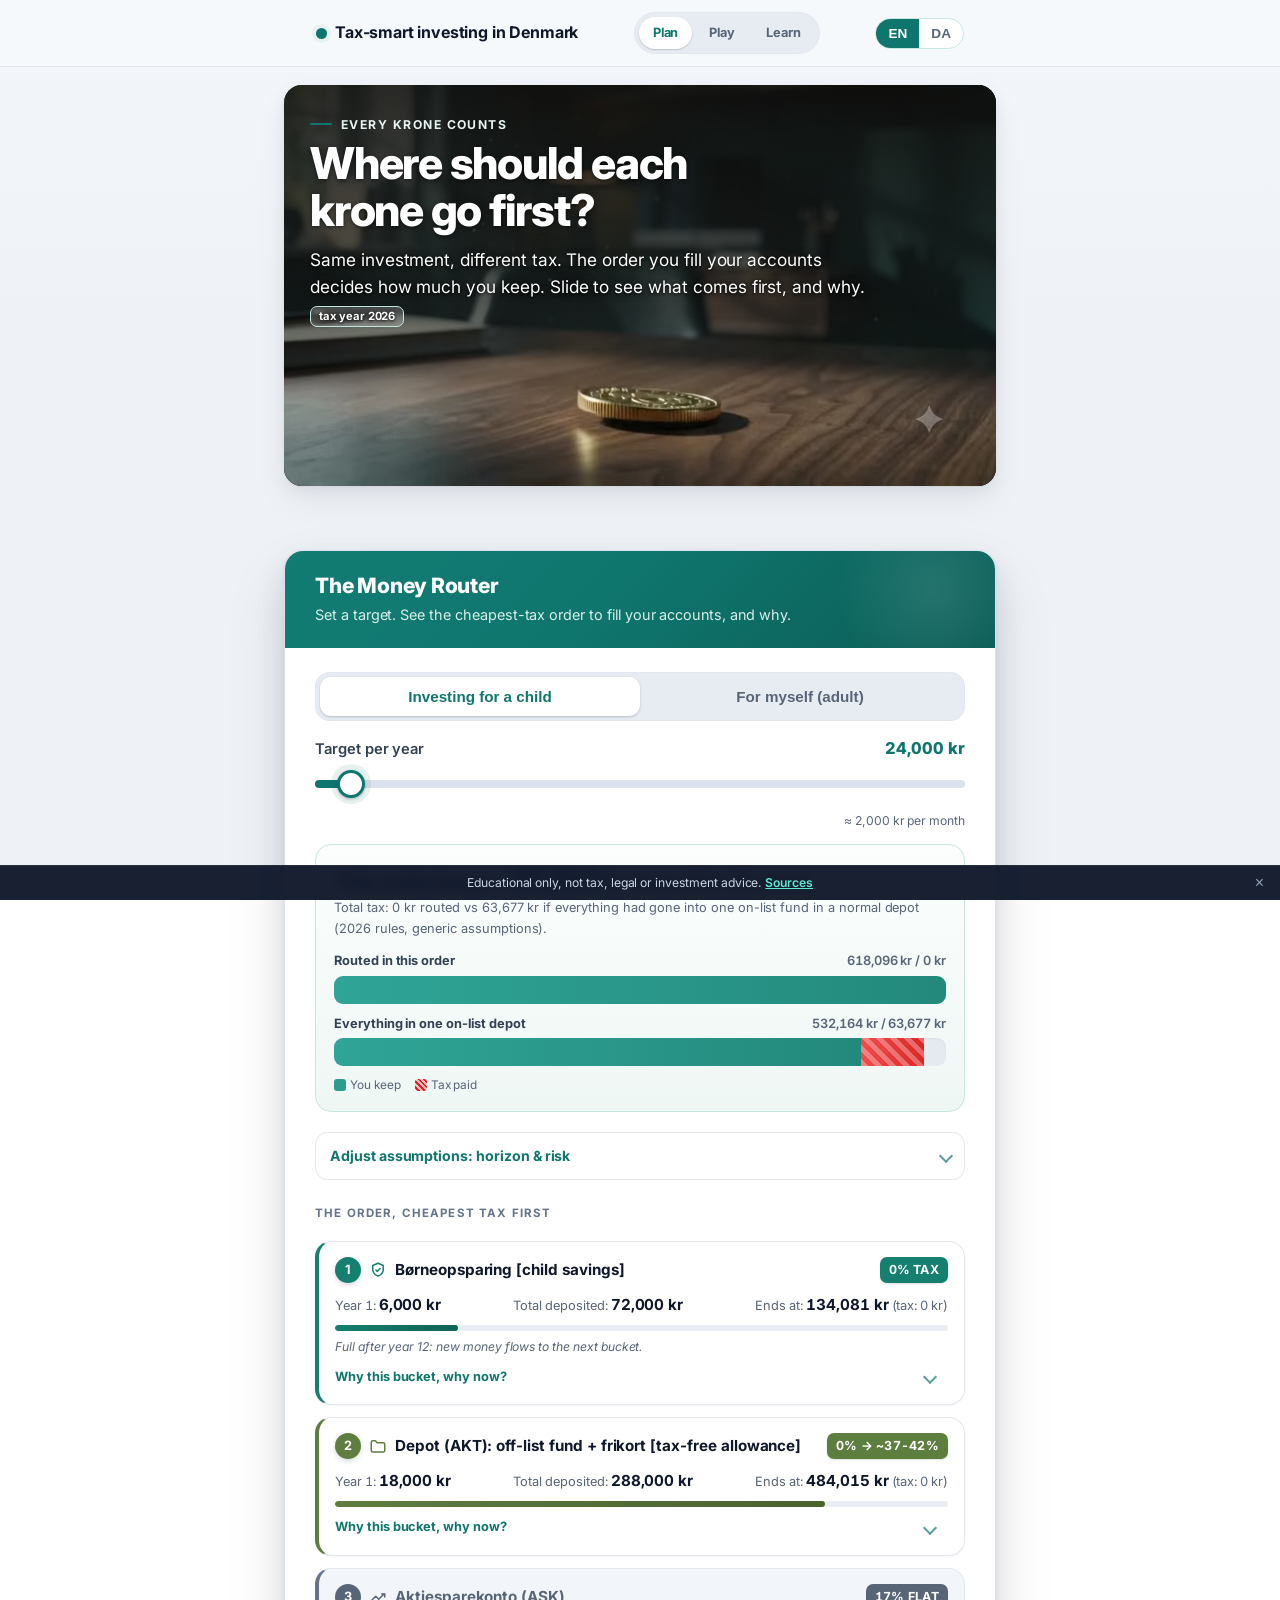
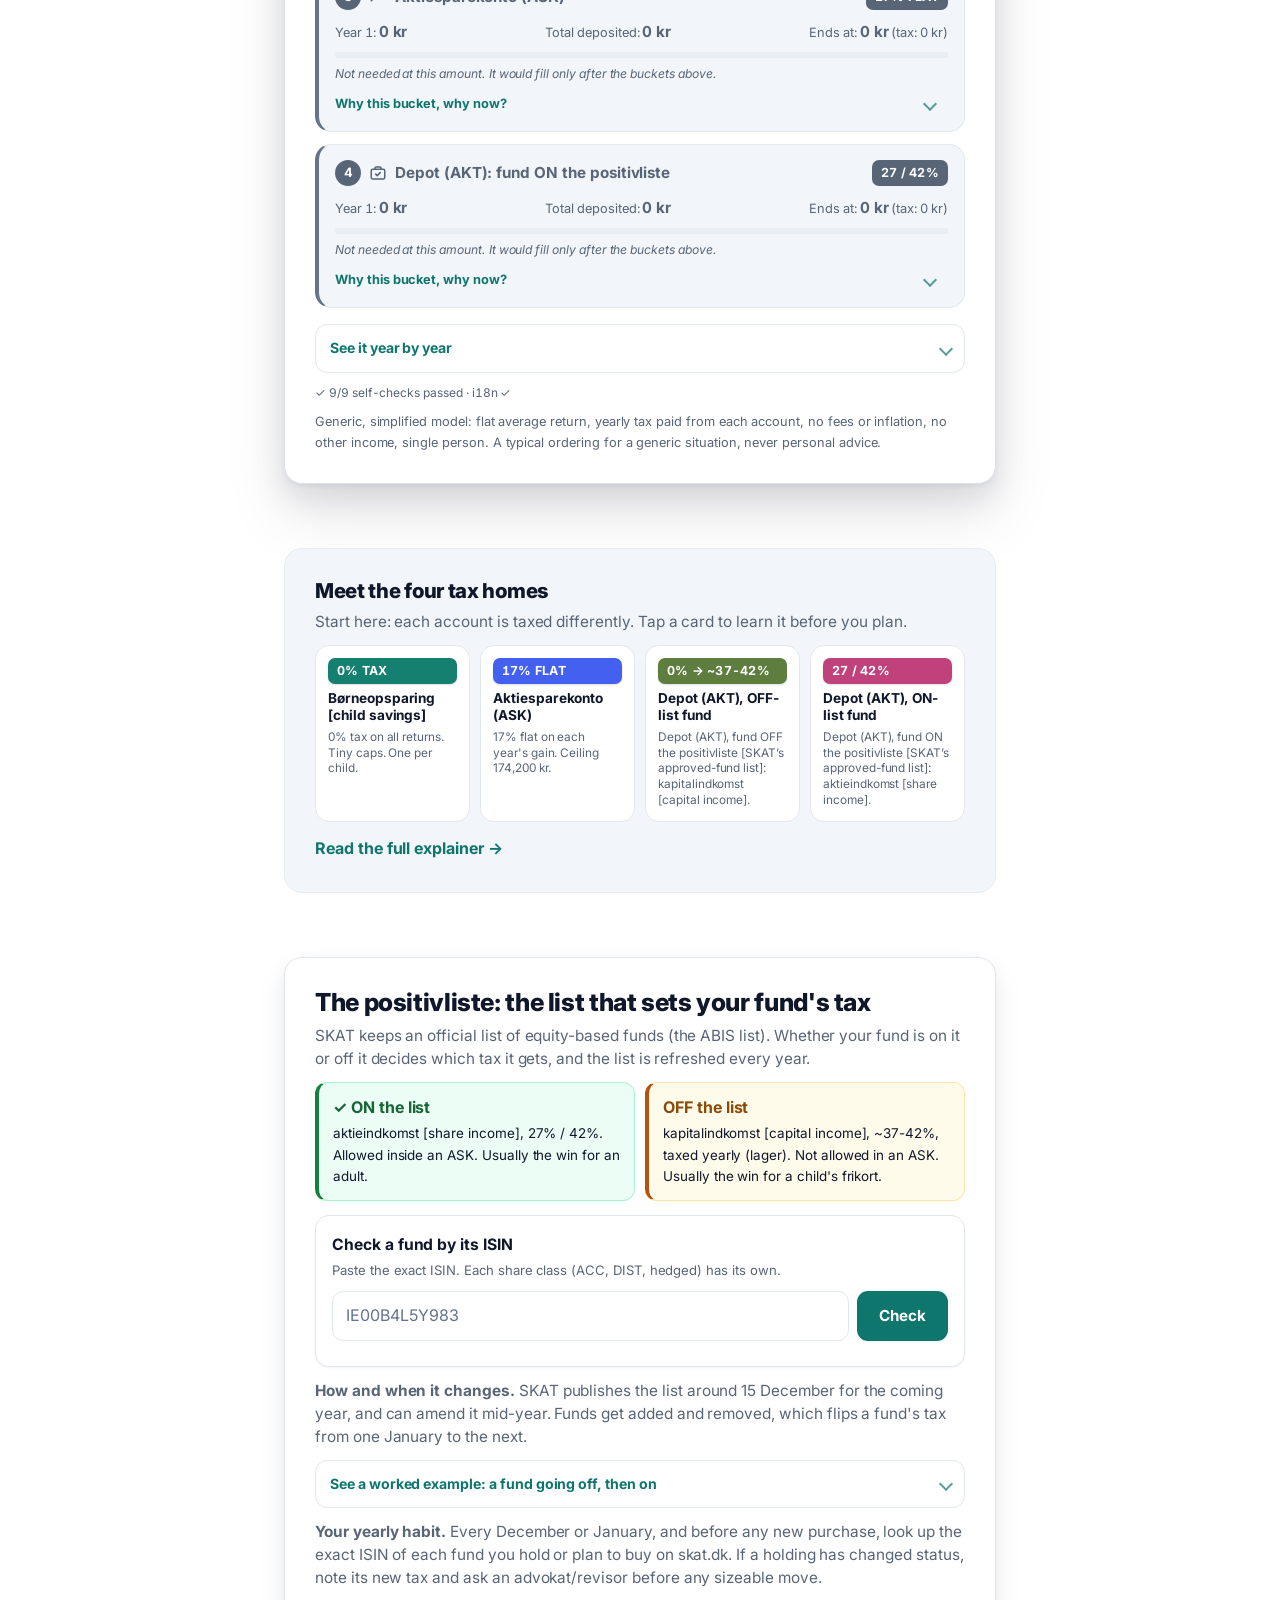
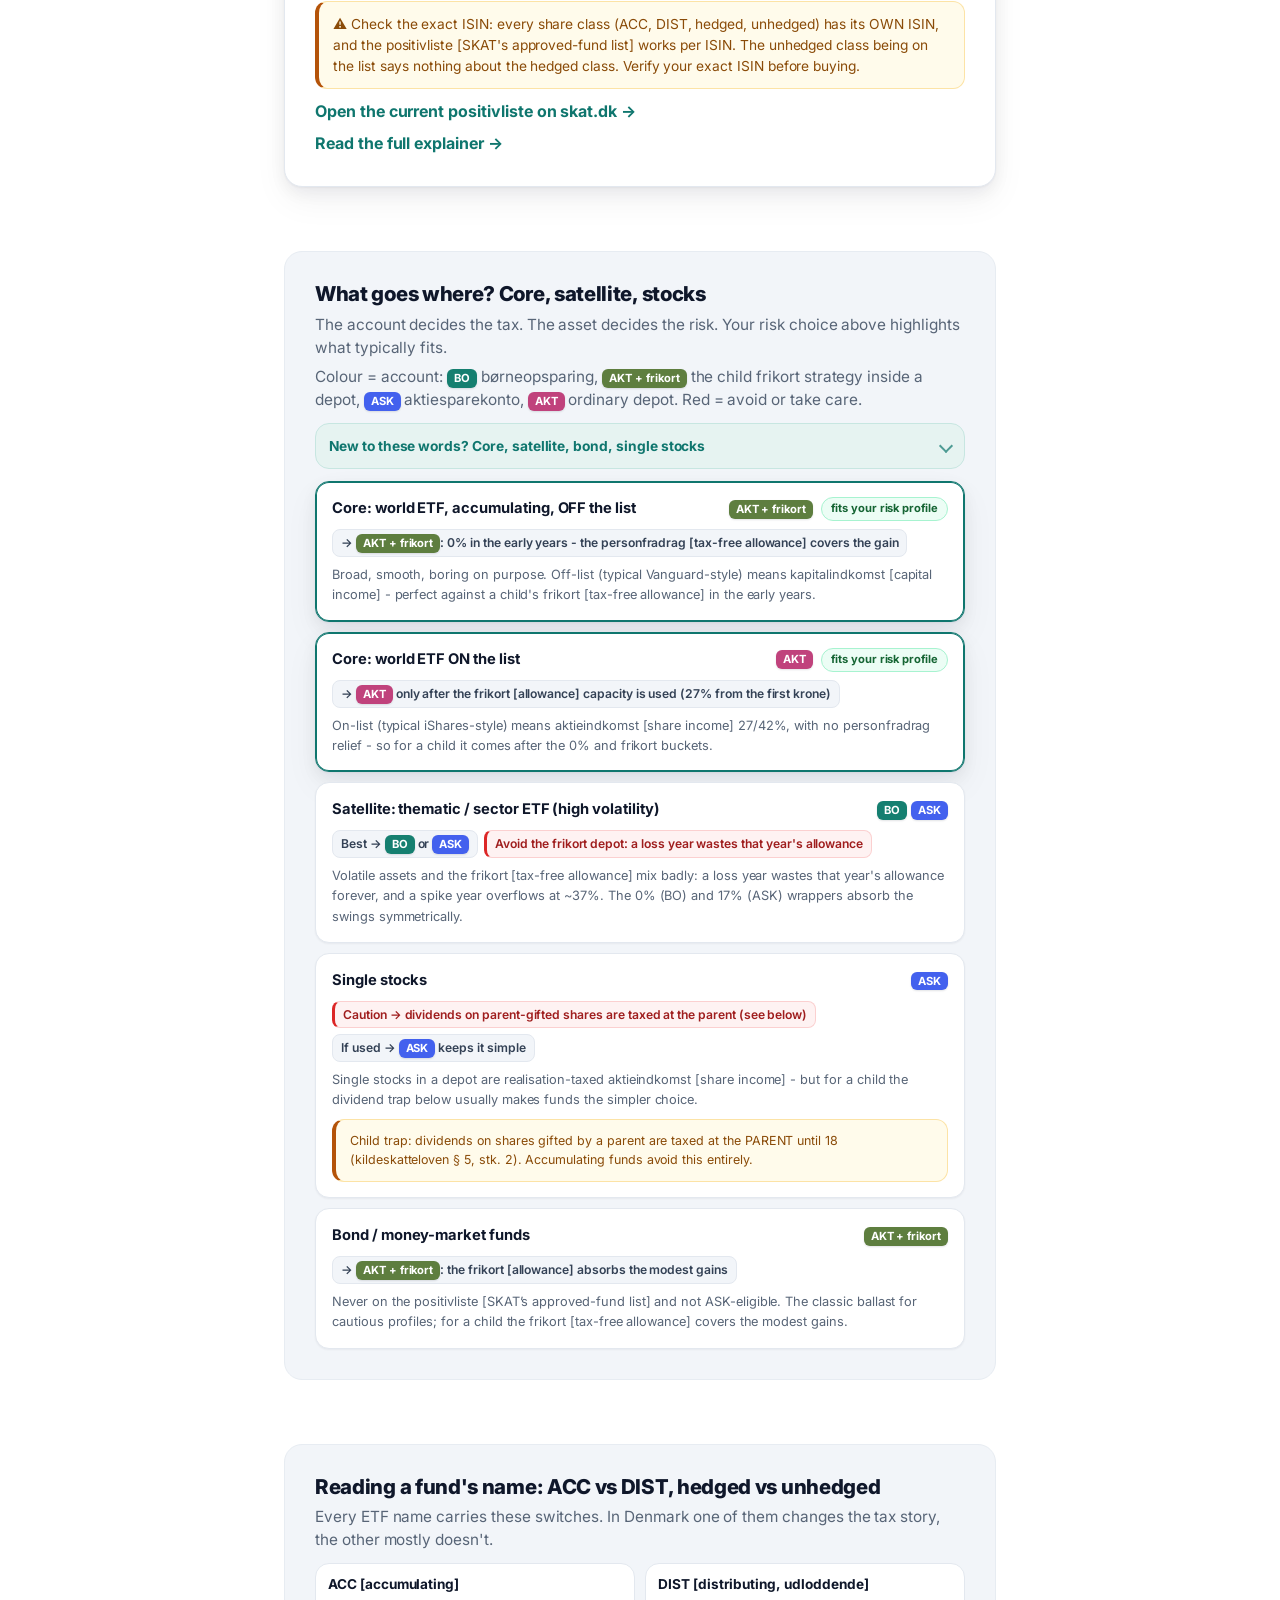
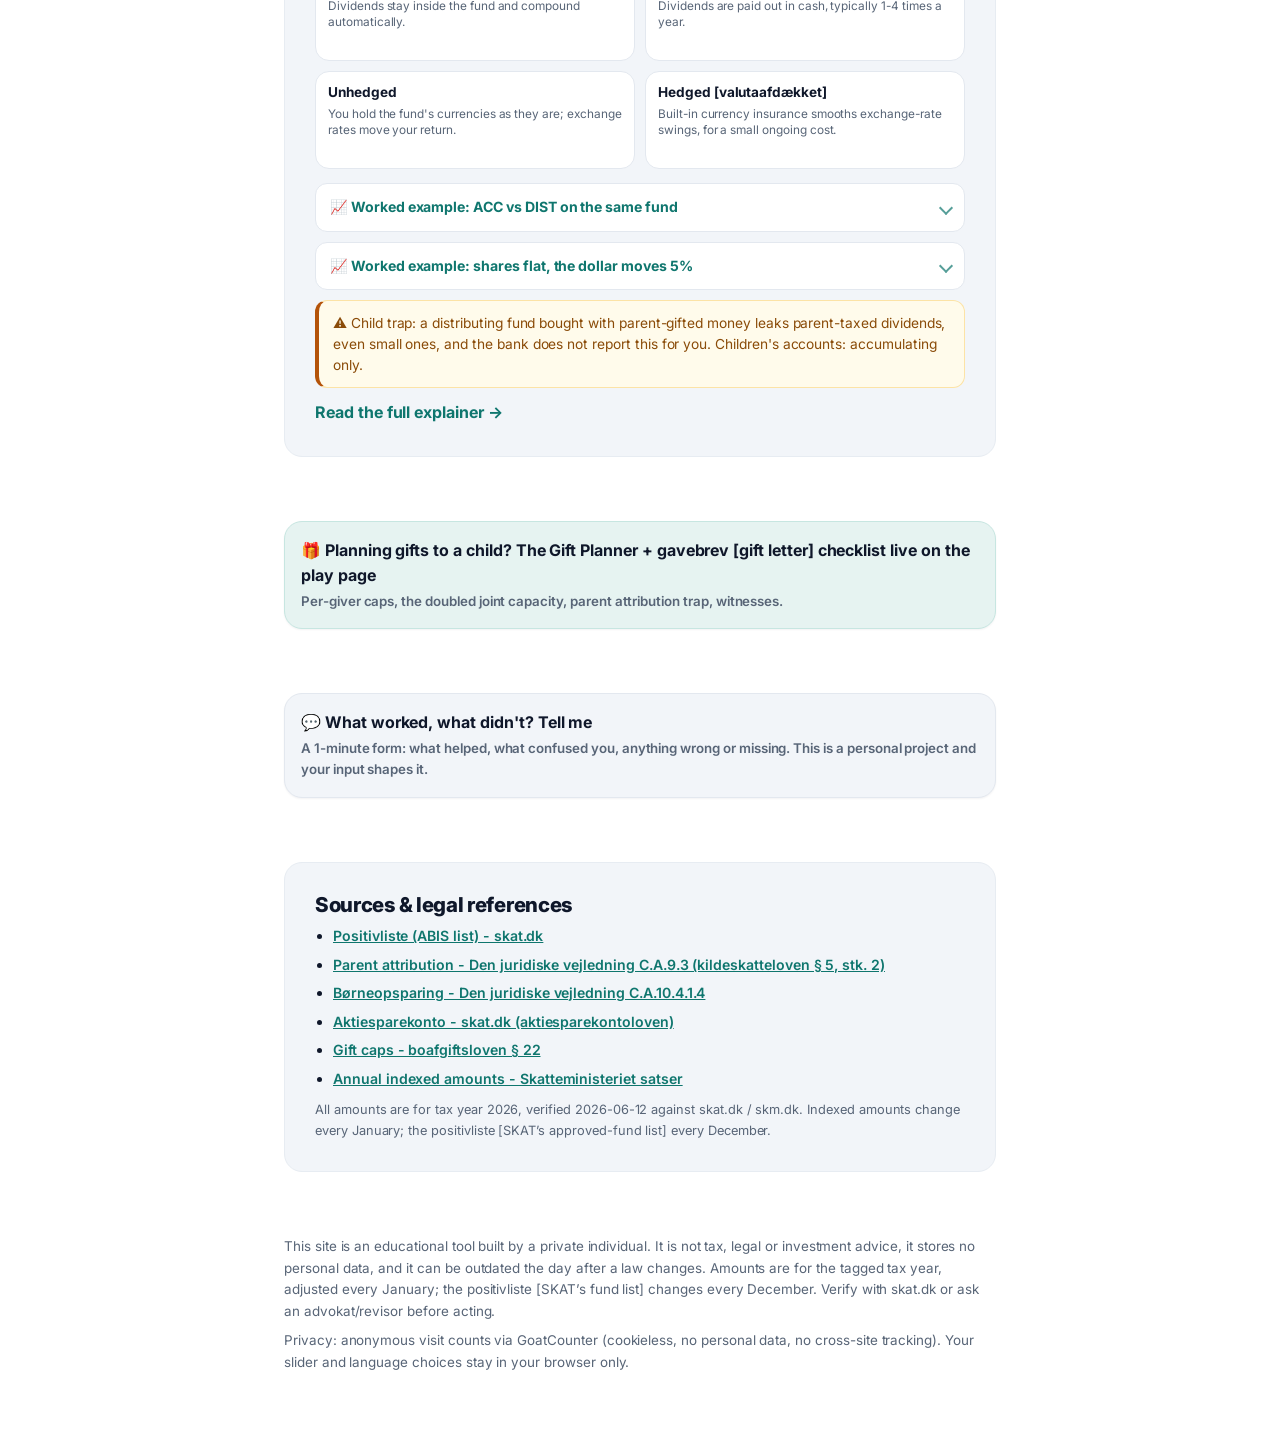
==== commit 36dcaaf9: "fix: restore sticky header so it reveals on scroll-up (display:contents) Real root cause (cross-brow" ====
--- a/index.html
+++ b/index.html
@@ -511,9 +511,9 @@
   .fall.empty .chip{ background:var(--muted); box-shadow:none }
 </style>
 <!-- Shared site-shell chrome (header/footer/sticky/ctx-pill/skip-link/focus). Linked LAST so the cascade order is preserved exactly. -->
-<link rel="stylesheet" href="css/styles.css?v=6">
+<link rel="stylesheet" href="css/styles.css?v=7">
 <!-- Shared header/footer markup, single-sourced in js/shell.js. Loaded synchronously so the placeholders below inject during parse (no layout shift / FOUC). -->
-<script src="js/shell.js?v=6"></script>
+<script src="js/shell.js?v=7"></script>
 </head>
 <body data-page="plan">
 <div id="site-header"></div><script>Shell.header()</script>
@@ -772,9 +772,9 @@
 <div id="site-footer"></div><script>Shell.footer()</script>
 
 <!-- TAX_YEAR_CONFIG is single-sourced in js/config.js (shared with play.html). Update it there each January. -->
-<script src="js/config.js?v=6"></script>
-<script src="js/tax.js?v=6"></script>
-<script src="js/i18n.js?v=6"></script>
+<script src="js/config.js?v=7"></script>
+<script src="js/tax.js?v=7"></script>
+<script src="js/i18n.js?v=7"></script>
 <script>
 /* TAX_YEAR_CONFIG -> js/config.js, pure tax engine -> js/tax.js (both loaded above, shared with play.html). */
 
--- a/css/styles.css
+++ b/css/styles.css
@@ -90,22 +90,18 @@
 @media(max-width:600px){ .ctx-pill{ top:96px } }
 
 /* ---------- nav polish: auto-hiding header, clickable pill, home brand (v4) ---------- */
-/* The header is backdrop-filtered AND hides via transform. transform and opacity are
-   compositor-only properties, so Chrome animates them against a STALE cached snapshot of
-   the frosted layer and never repaints it: on scroll-up the header slid back but stayed
-   blank. The reliable fix is to force an actual repaint of the frosted layer on reveal.
-   While hidden we drop backdrop-filter (and set visibility:hidden); on reveal both are
-   restored, which makes Chrome recompute and repaint the blur every time the header
-   returns. Both are toggled only AFTER the slide-out finishes (0s transition + .28s delay),
-   so the frosted look is unchanged on screen and there is no flicker; the blur is only
-   absent while the header is parked off-screen. */
+/* ROOT CAUSE of "header never comes back on scroll-up": the shared header is injected
+   into a <div id="site-header"> wrapper. header.site is position:sticky, but a sticky
+   element can only stick WITHIN its parent's box, and that wrapper is only as tall as the
+   header itself. So once you scroll past the header, the wrapper leaves the viewport and
+   the "sticky" header scrolls away with it - it could only reappear at the very top, which
+   is exactly the reported symptom (and it broke when the inline header moved into the
+   shell). display:contents removes the wrapper's box so <header> participates in the body's
+   layout again and sticks to the viewport for the whole page, as it did before the refactor.
+   With sticky restored, the plain transform slide below reveals reliably in every browser. */
+#site-header{ display:contents }
 header.site{ transition:transform .28s var(--ease); will-change:transform }
-header.site.header-hidden{
-  transform:translateY(-100%); visibility:hidden;
-  backdrop-filter:none; -webkit-backdrop-filter:none;
-  transition:transform .28s var(--ease), visibility 0s linear .28s,
-             backdrop-filter 0s linear .28s, -webkit-backdrop-filter 0s linear .28s;
-}
+header.site.header-hidden{ transform:translateY(-100%) }
 .ctx-pill{ cursor:pointer; transition:opacity .25s var(--ease), transform .2s var(--ease), top .28s var(--ease) }
 .ctx-pill .ctx-up{ color:var(--accent); font-weight:800; margin-right:7px; display:inline-block }
 .ctx-pill.lifted{ top:12px }
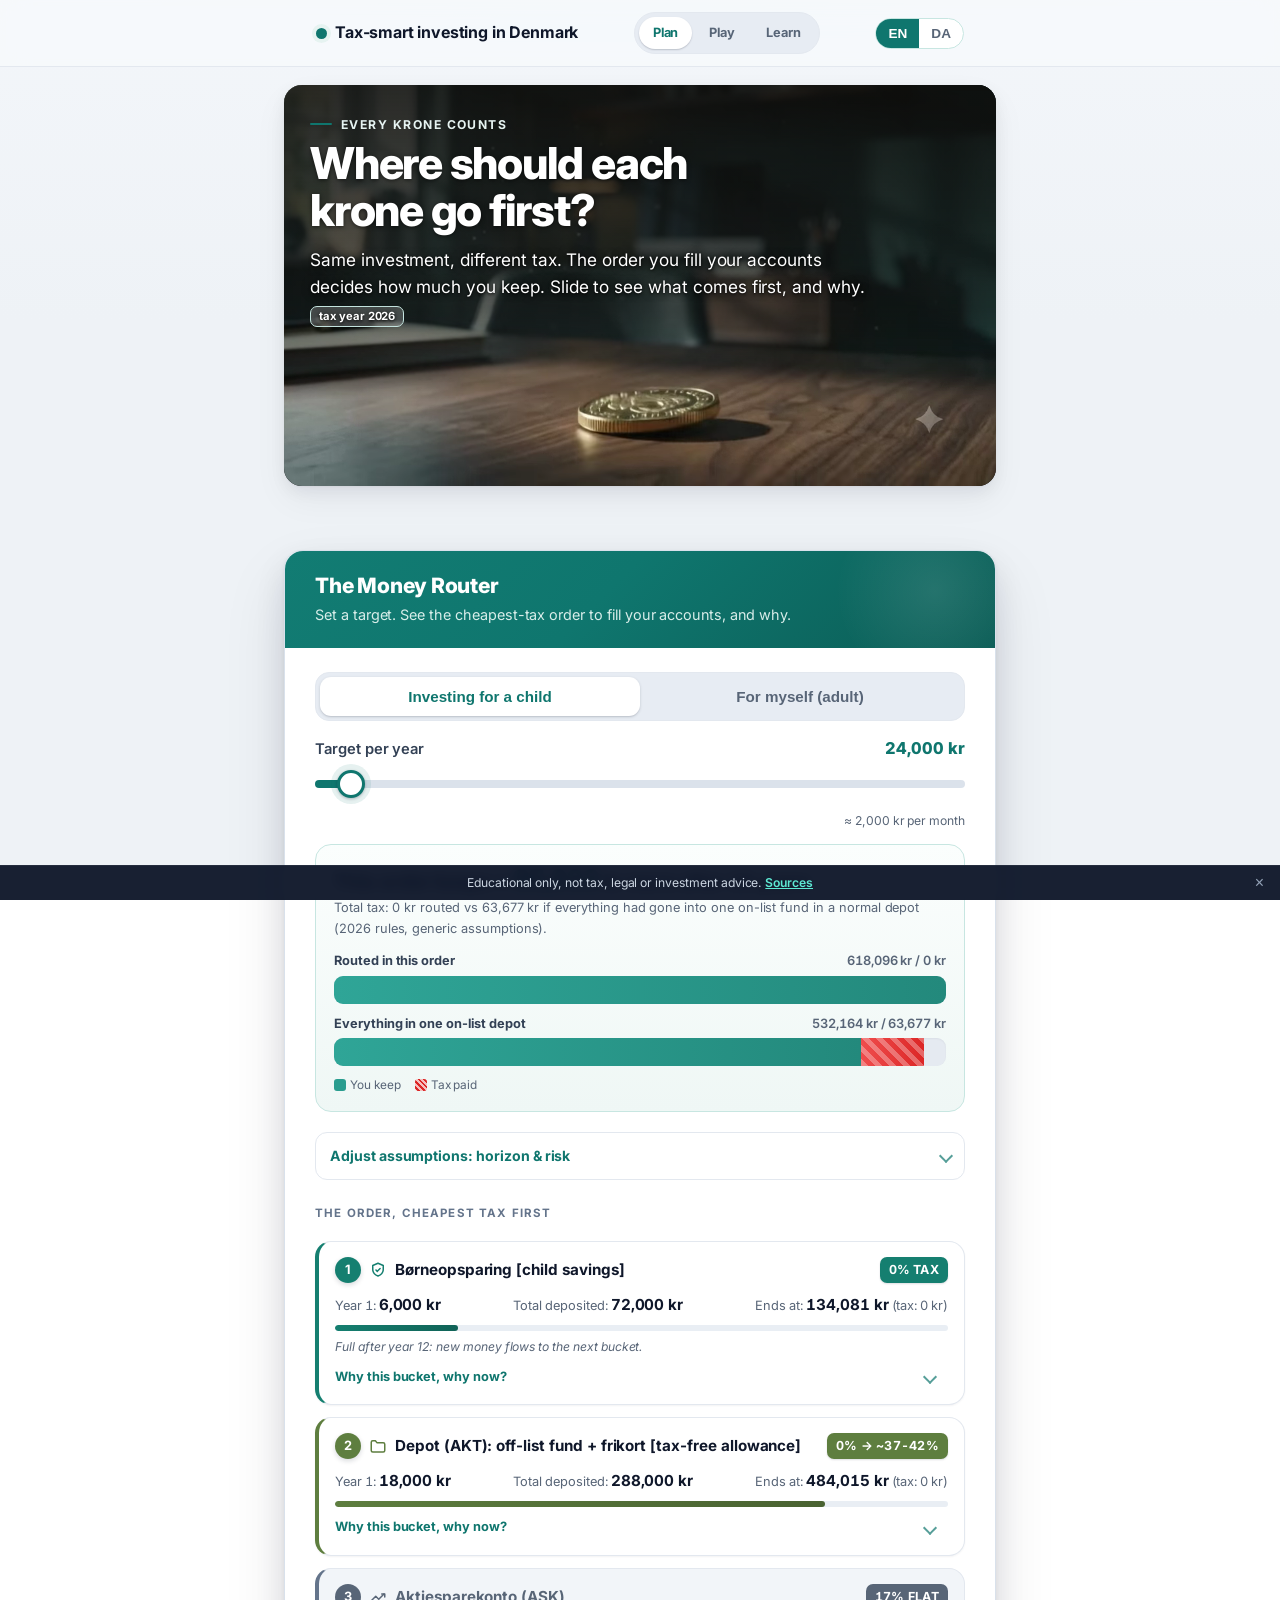
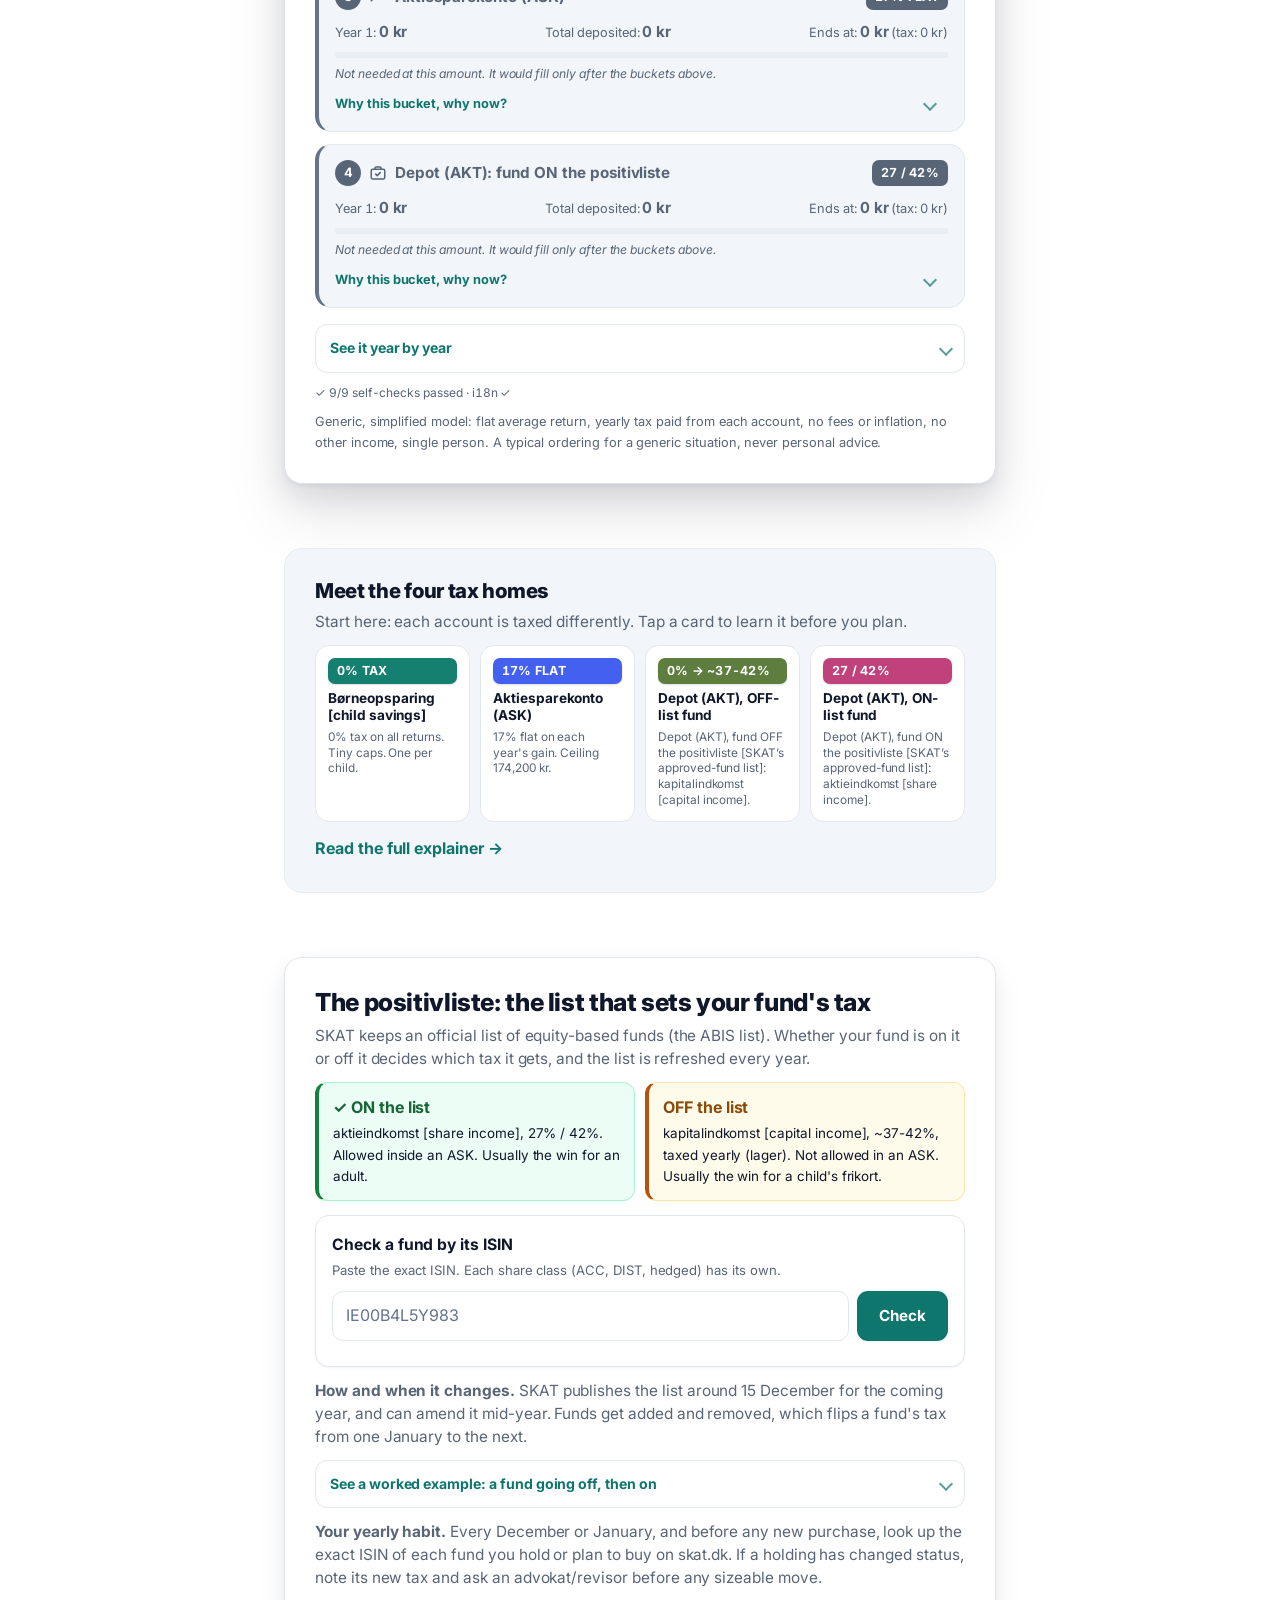
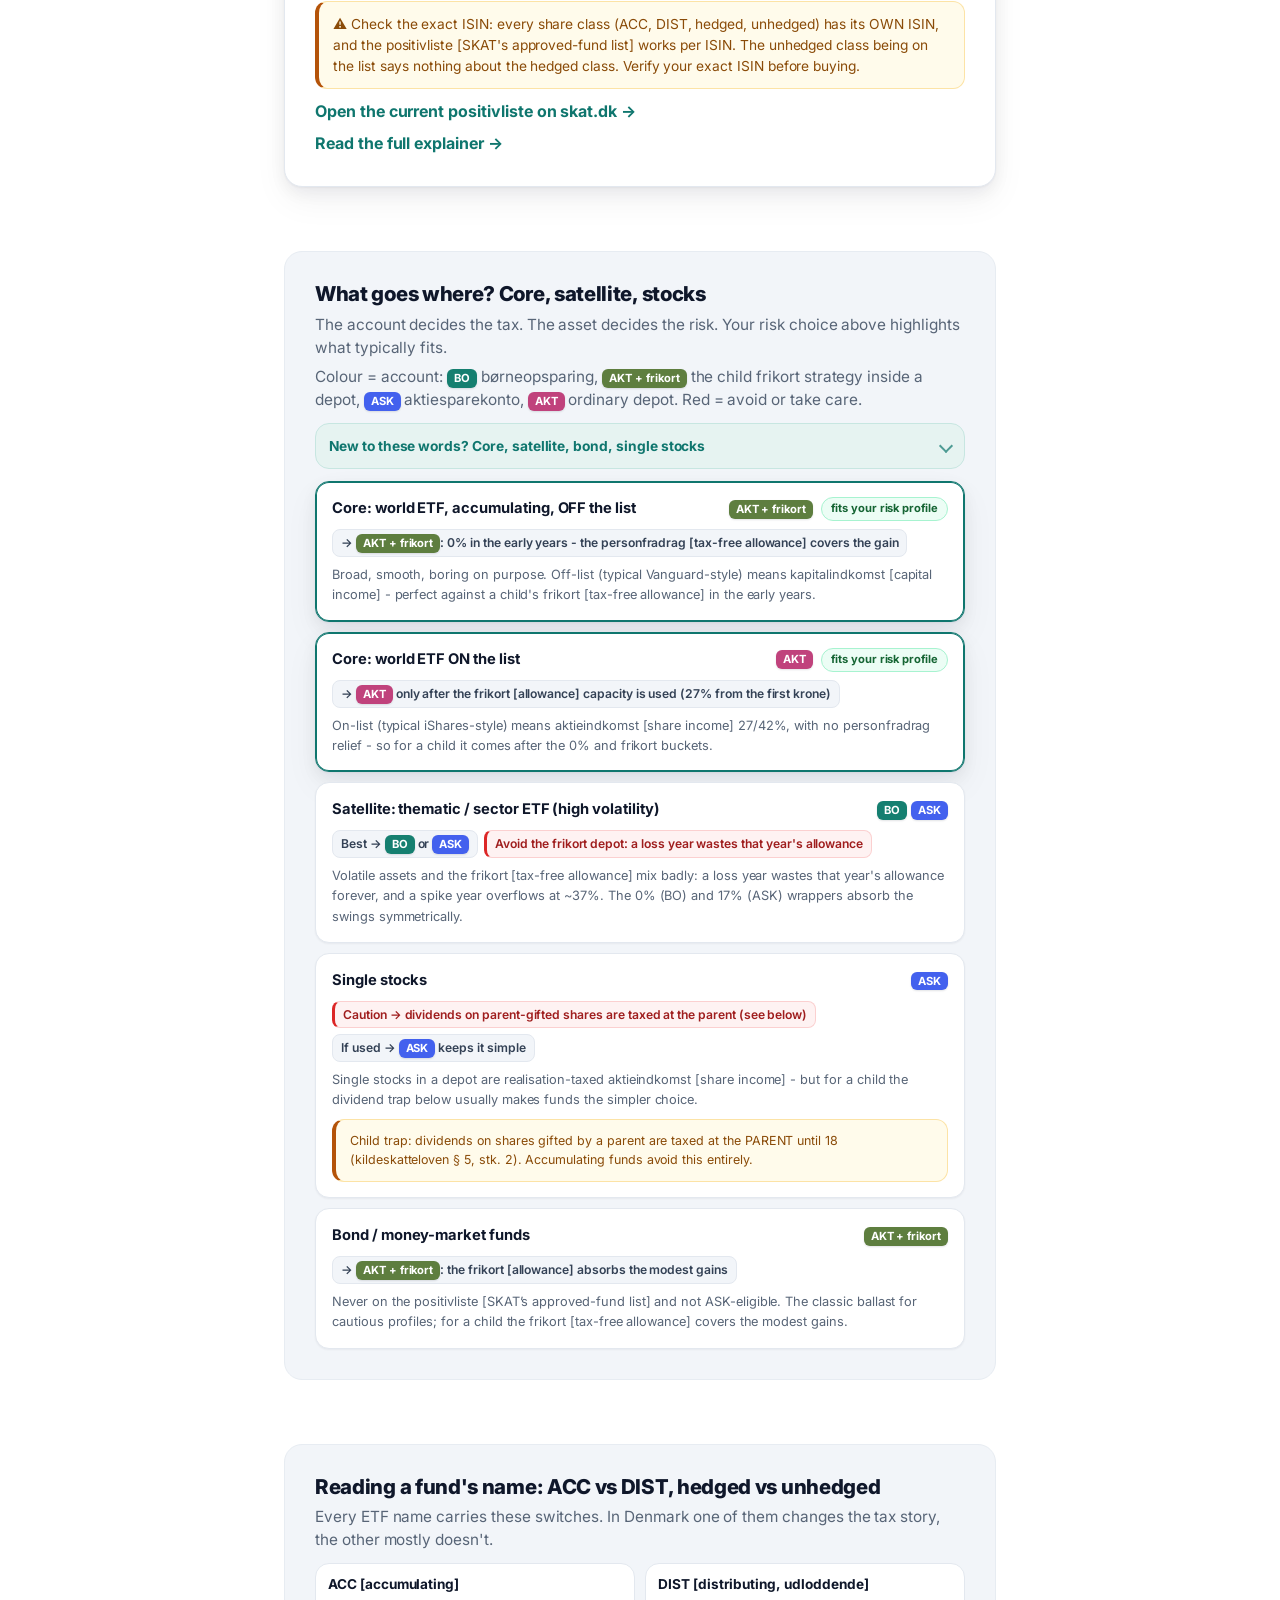
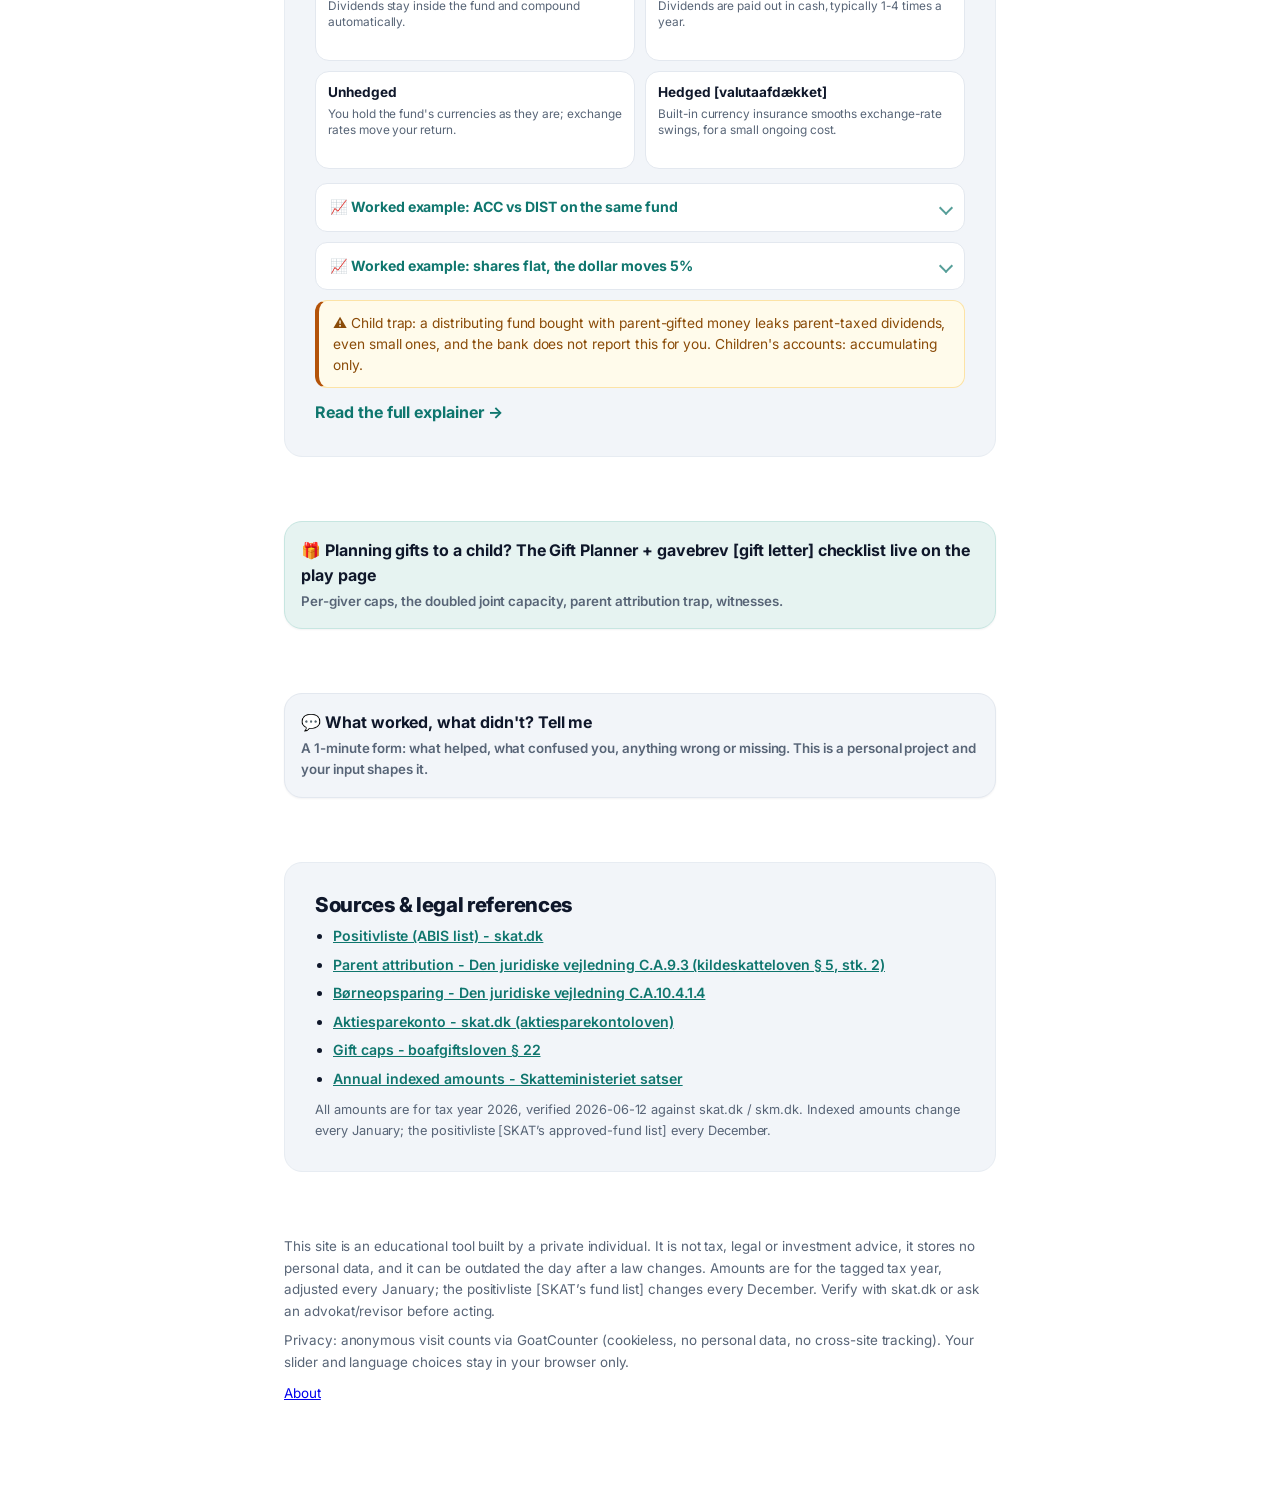
==== commit 1c961a85: "seo: point canonical/OG/sitemap/robots at the Vercel domain GitHub Pages is now unpublished; Vercel " ====
--- a/index.html
+++ b/index.html
@@ -11,13 +11,13 @@
 <link rel="preconnect" href="https://fonts.gstatic.com" crossorigin>
 <link rel="stylesheet" href="https://fonts.googleapis.com/css2?family=Inter:wght@400;500;600;700;800;900&display=swap">
 <!-- P0.3 social / SEO meta. If the repo/Pages URL differs, update these absolute URLs + og-image path. -->
-<link rel="canonical" href="https://ashu1309p.github.io/invest-taxsmart-denmark/index.html">
+<link rel="canonical" href="https://invest-taxsmart-denmark.vercel.app/">
 <meta property="og:type" content="website">
 <meta property="og:site_name" content="Tax-smart investing in Denmark">
 <meta property="og:title" content="The Money Router: where should each krone go first?">
 <meta property="og:description" content="A free, no-login tool that shows the cheapest-tax order to fill your Danish investment accounts (ASK, depot, børneopsparing). Educational, not advice.">
-<meta property="og:url" content="https://ashu1309p.github.io/invest-taxsmart-denmark/index.html">
-<meta property="og:image" content="https://ashu1309p.github.io/invest-taxsmart-denmark/og-image.png">
+<meta property="og:url" content="https://invest-taxsmart-denmark.vercel.app/">
+<meta property="og:image" content="https://invest-taxsmart-denmark.vercel.app/og-image.png">
 <meta property="og:image:width" content="1200">
 <meta property="og:image:height" content="630">
 <meta property="og:locale" content="en">
@@ -25,8 +25,8 @@
 <meta name="twitter:card" content="summary_large_image">
 <meta name="twitter:title" content="The Money Router: where should each krone go first?">
 <meta name="twitter:description" content="Free, no-login tool: the cheapest-tax order to fill your Danish accounts. Educational, not advice.">
-<meta name="twitter:image" content="https://ashu1309p.github.io/invest-taxsmart-denmark/og-image.png">
-<script type="application/ld+json">{"@context":"https://schema.org","@type":"WebSite","name":"Tax-smart investing in Denmark","url":"https://ashu1309p.github.io/invest-taxsmart-denmark/","inLanguage":["en","da"],"description":"Free educational tool for Danish retail investment taxation. Not advice."}</script>
+<meta name="twitter:image" content="https://invest-taxsmart-denmark.vercel.app/og-image.png">
+<script type="application/ld+json">{"@context":"https://schema.org","@type":"WebSite","name":"Tax-smart investing in Denmark","url":"https://invest-taxsmart-denmark.vercel.app/","inLanguage":["en","da"],"description":"Free educational tool for Danish retail investment taxation. Not advice."}</script>
 <style>
   :root{
     --bg:#FAF6EF; --card:#FFFFFF; --ink:#27272E; --muted:#6B6B76;
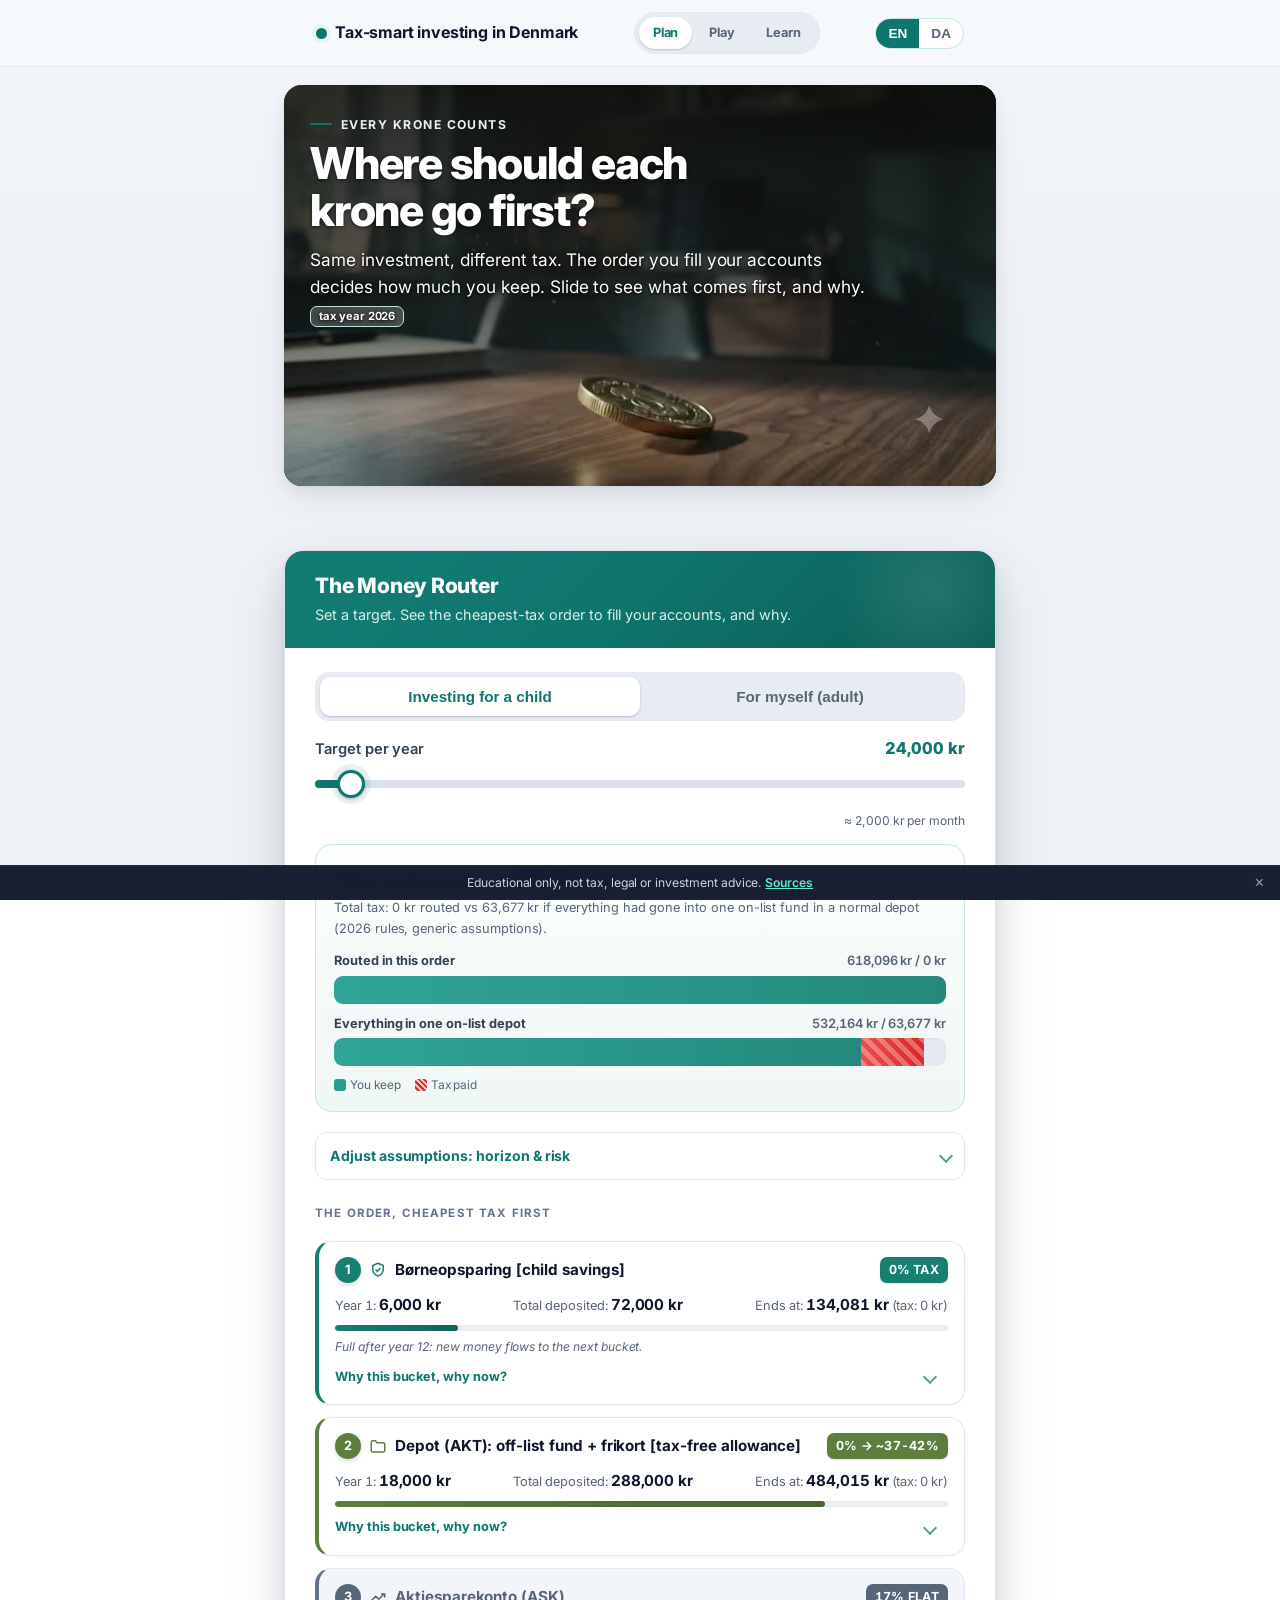
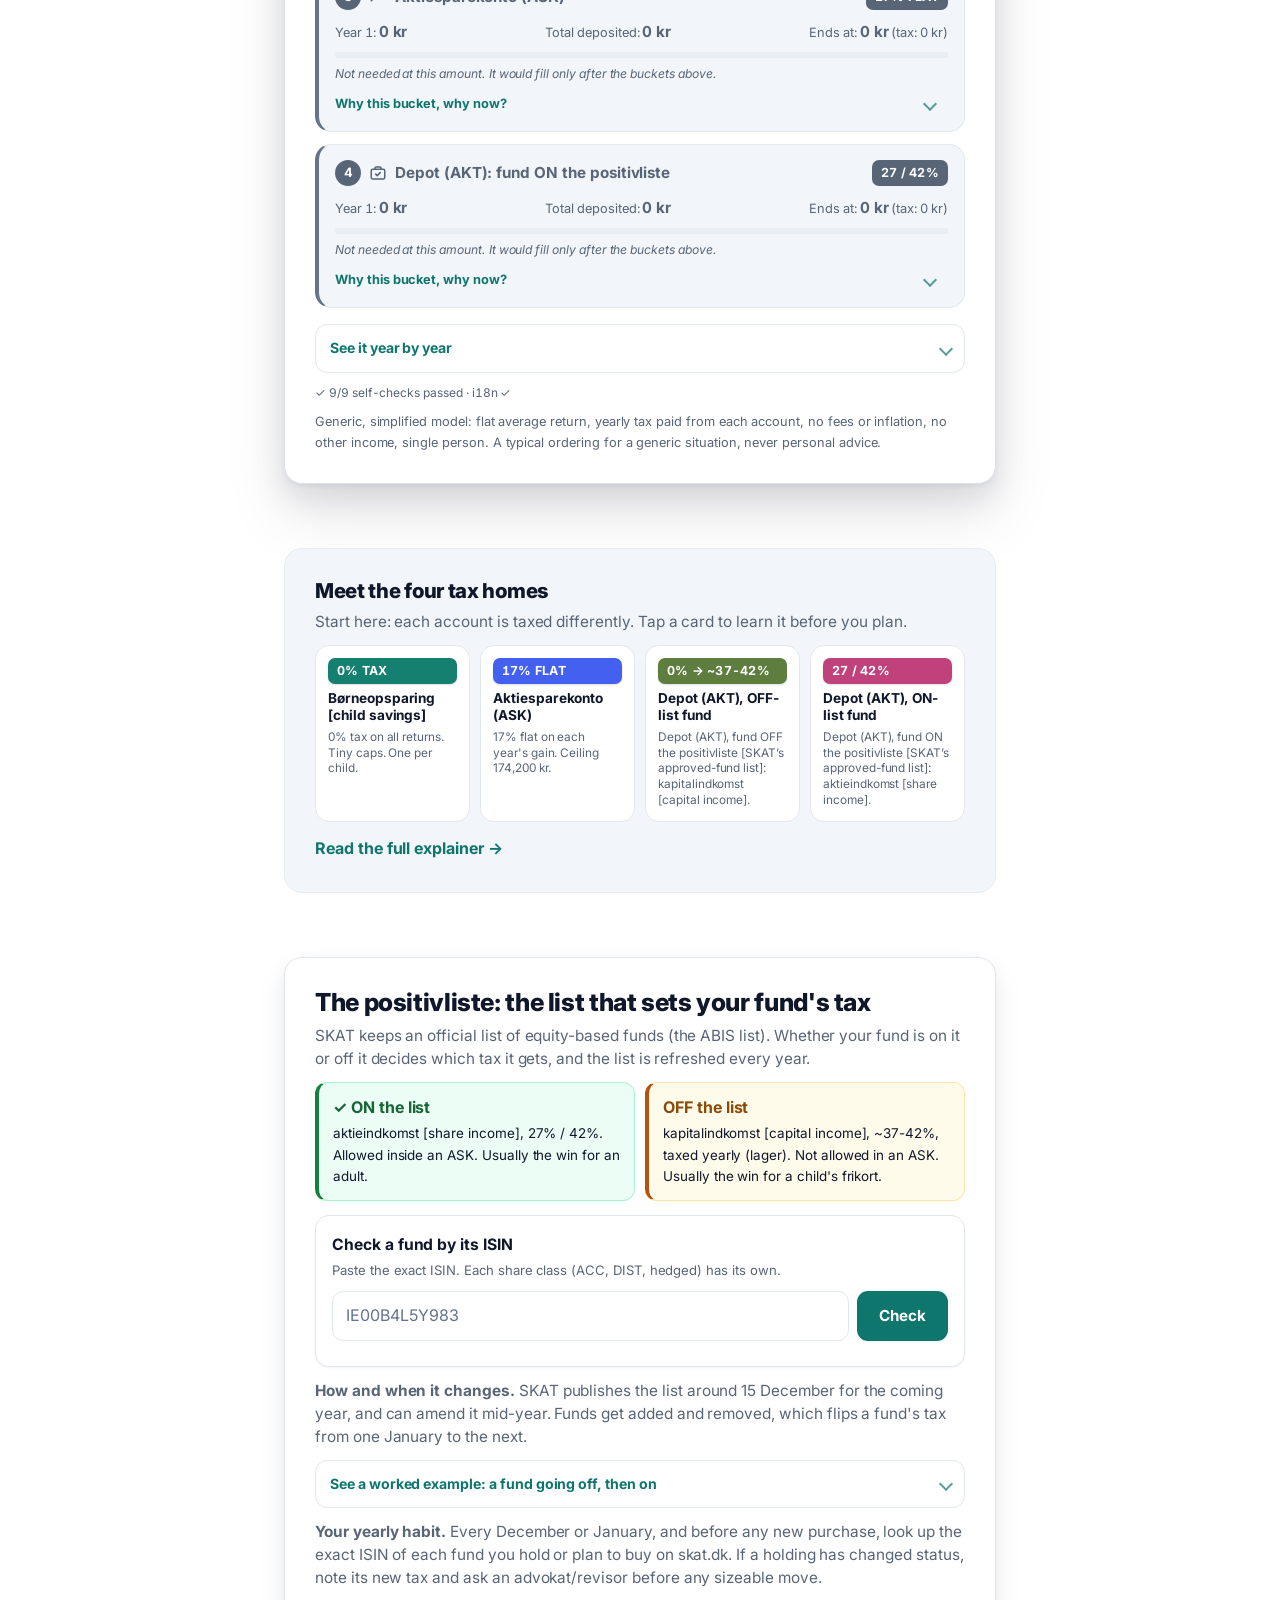
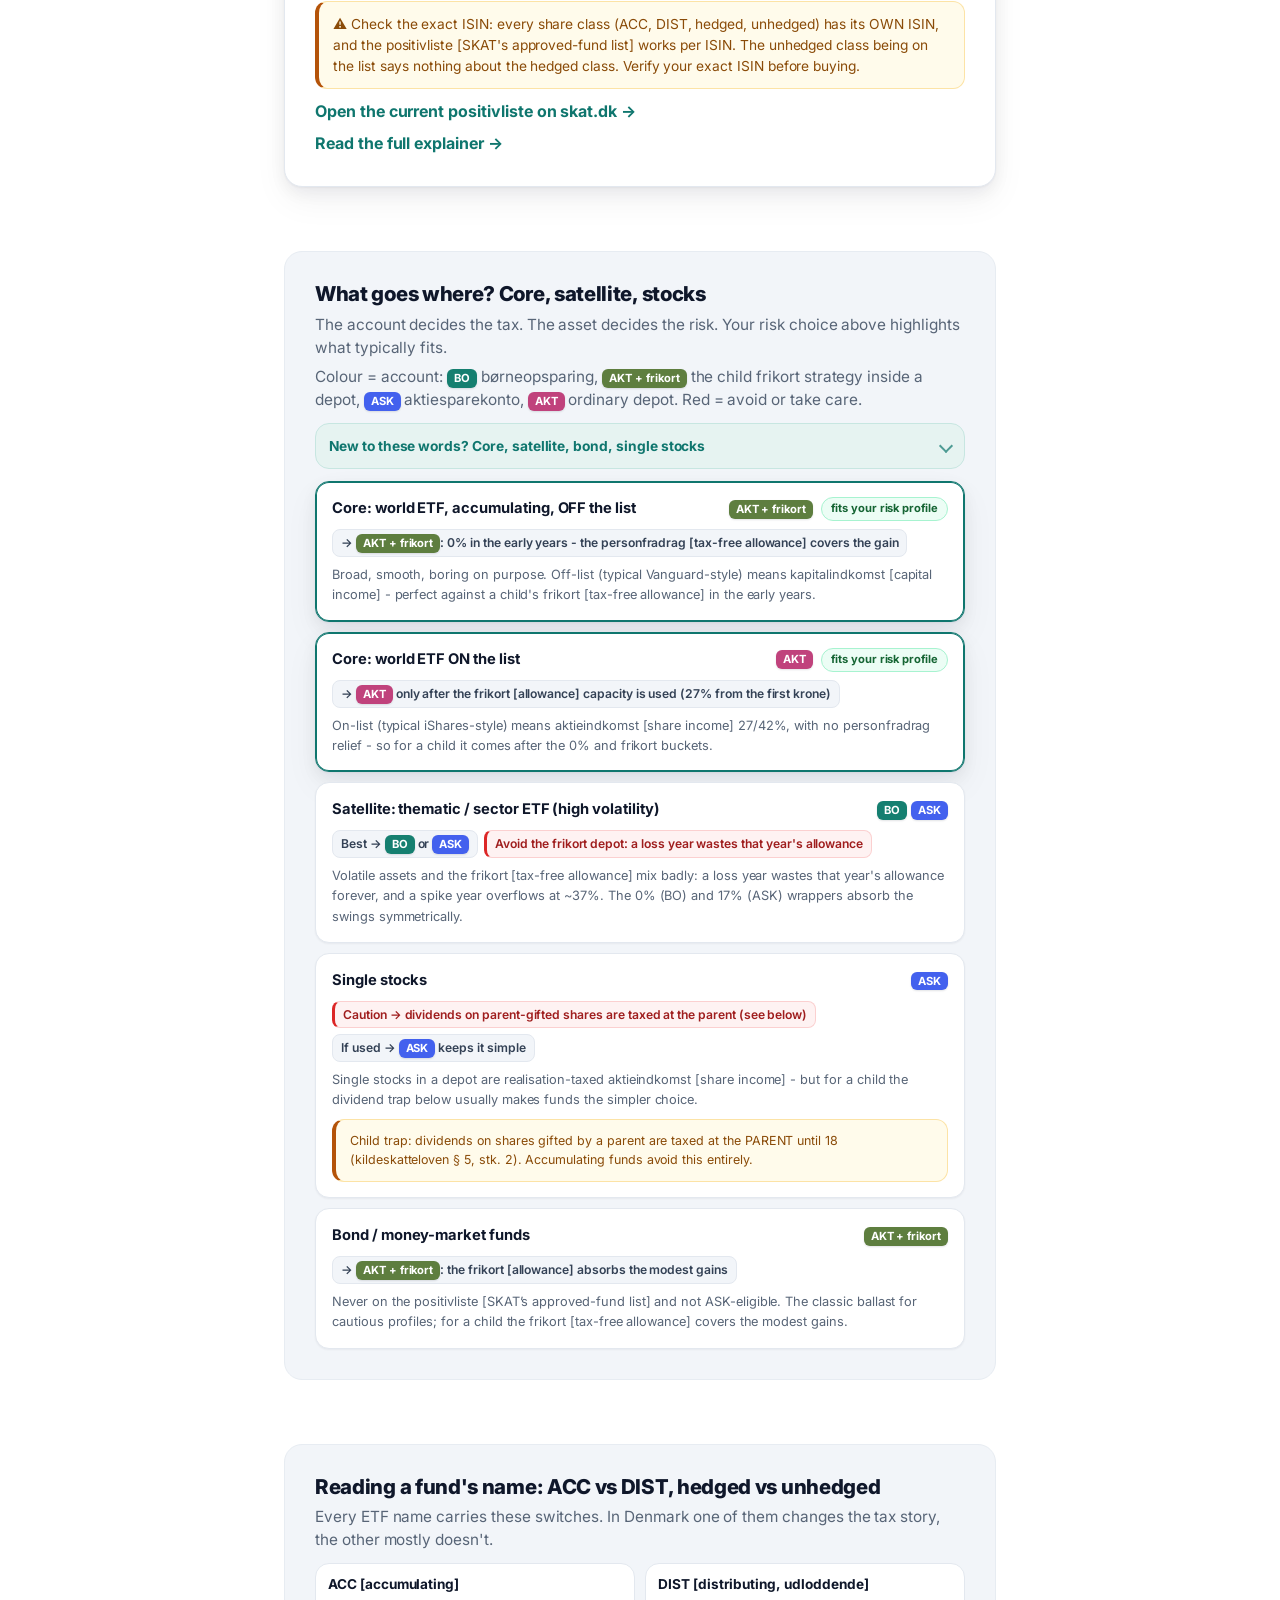
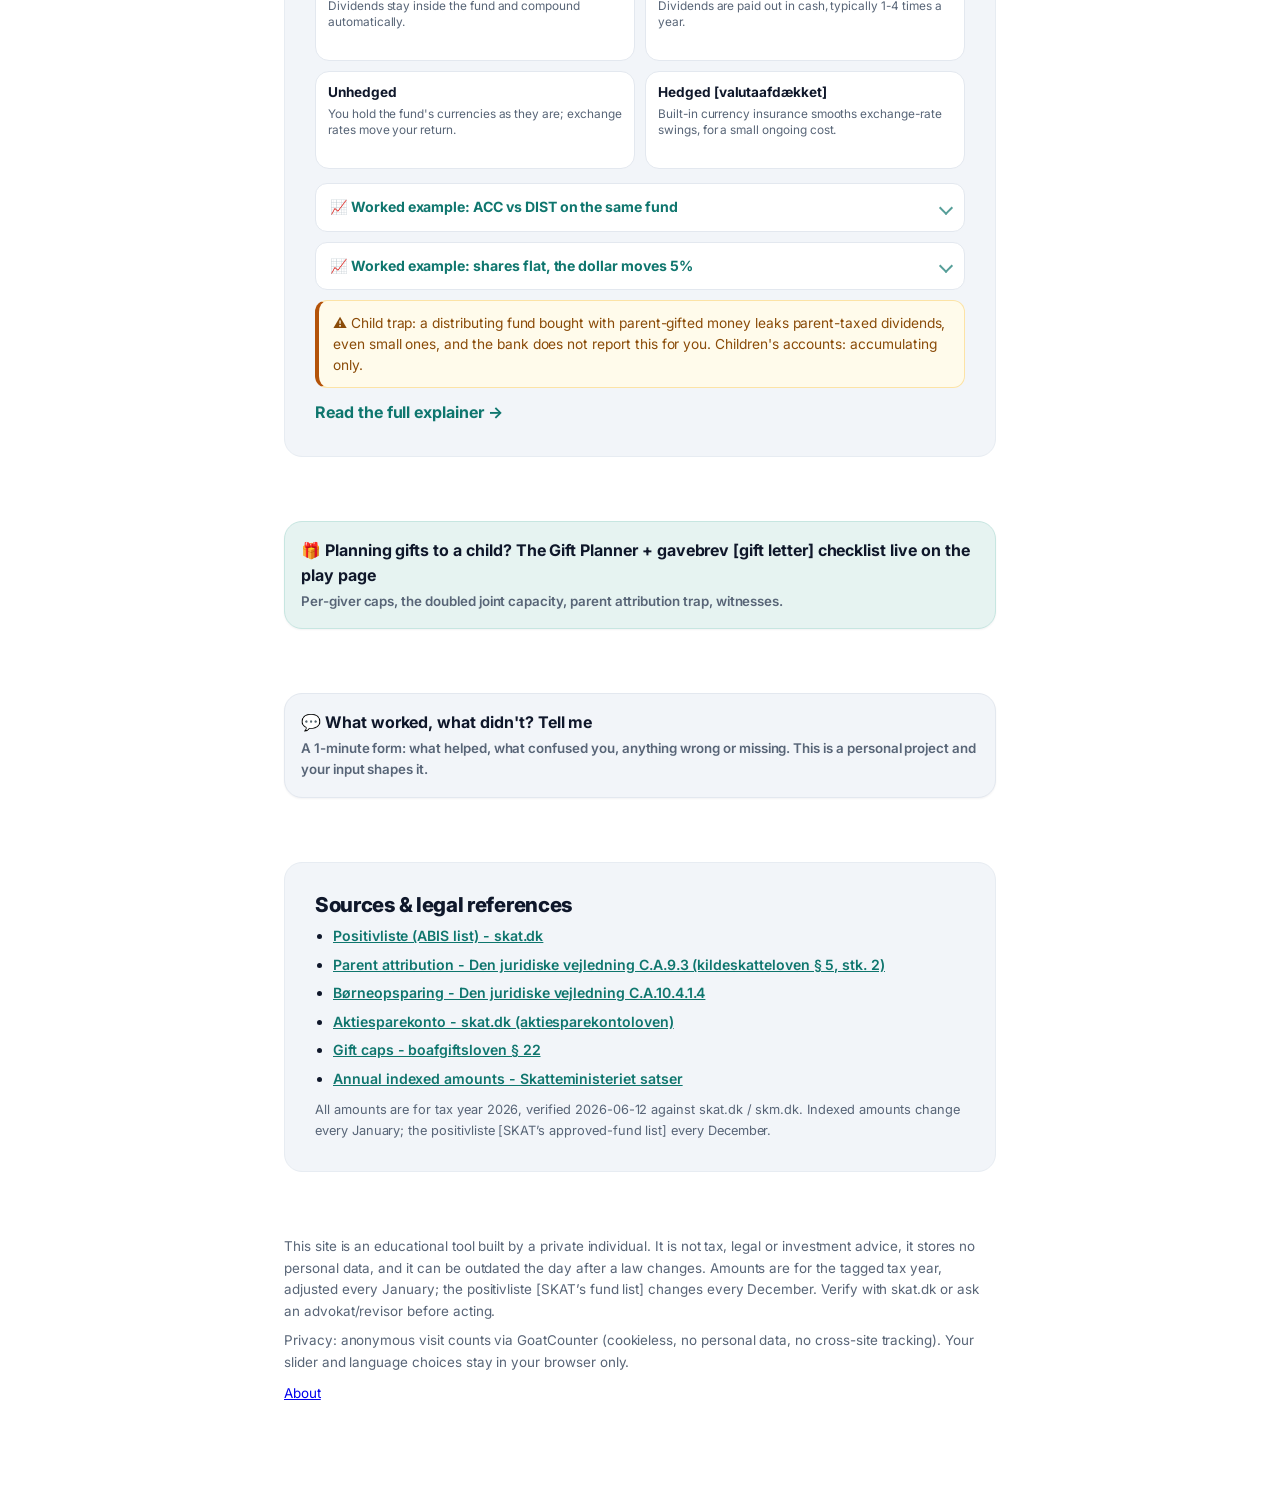
==== commit 1a4b14af: "seo: add Google Search Console verification meta tag Adds the google-site-verification meta tag to t" ====
--- a/index.html
+++ b/index.html
@@ -3,6 +3,7 @@
 <head>
 <meta charset="UTF-8">
 <meta name="viewport" content="width=device-width, initial-scale=1.0, viewport-fit=cover">
+<meta name="google-site-verification" content="POEGT4Xgr1Z1dqoTiFgU0qpSLAWRngIMXFTod5jhnN0" />
 <title>The Money Router - where should each krone go first?</title>
 <meta name="description" content="Set a target amount and see the typical tax-efficient order for filling Danish investment accounts, with the reasoning. Educational only.">
 <meta name="theme-color" content="#EEF2F6">
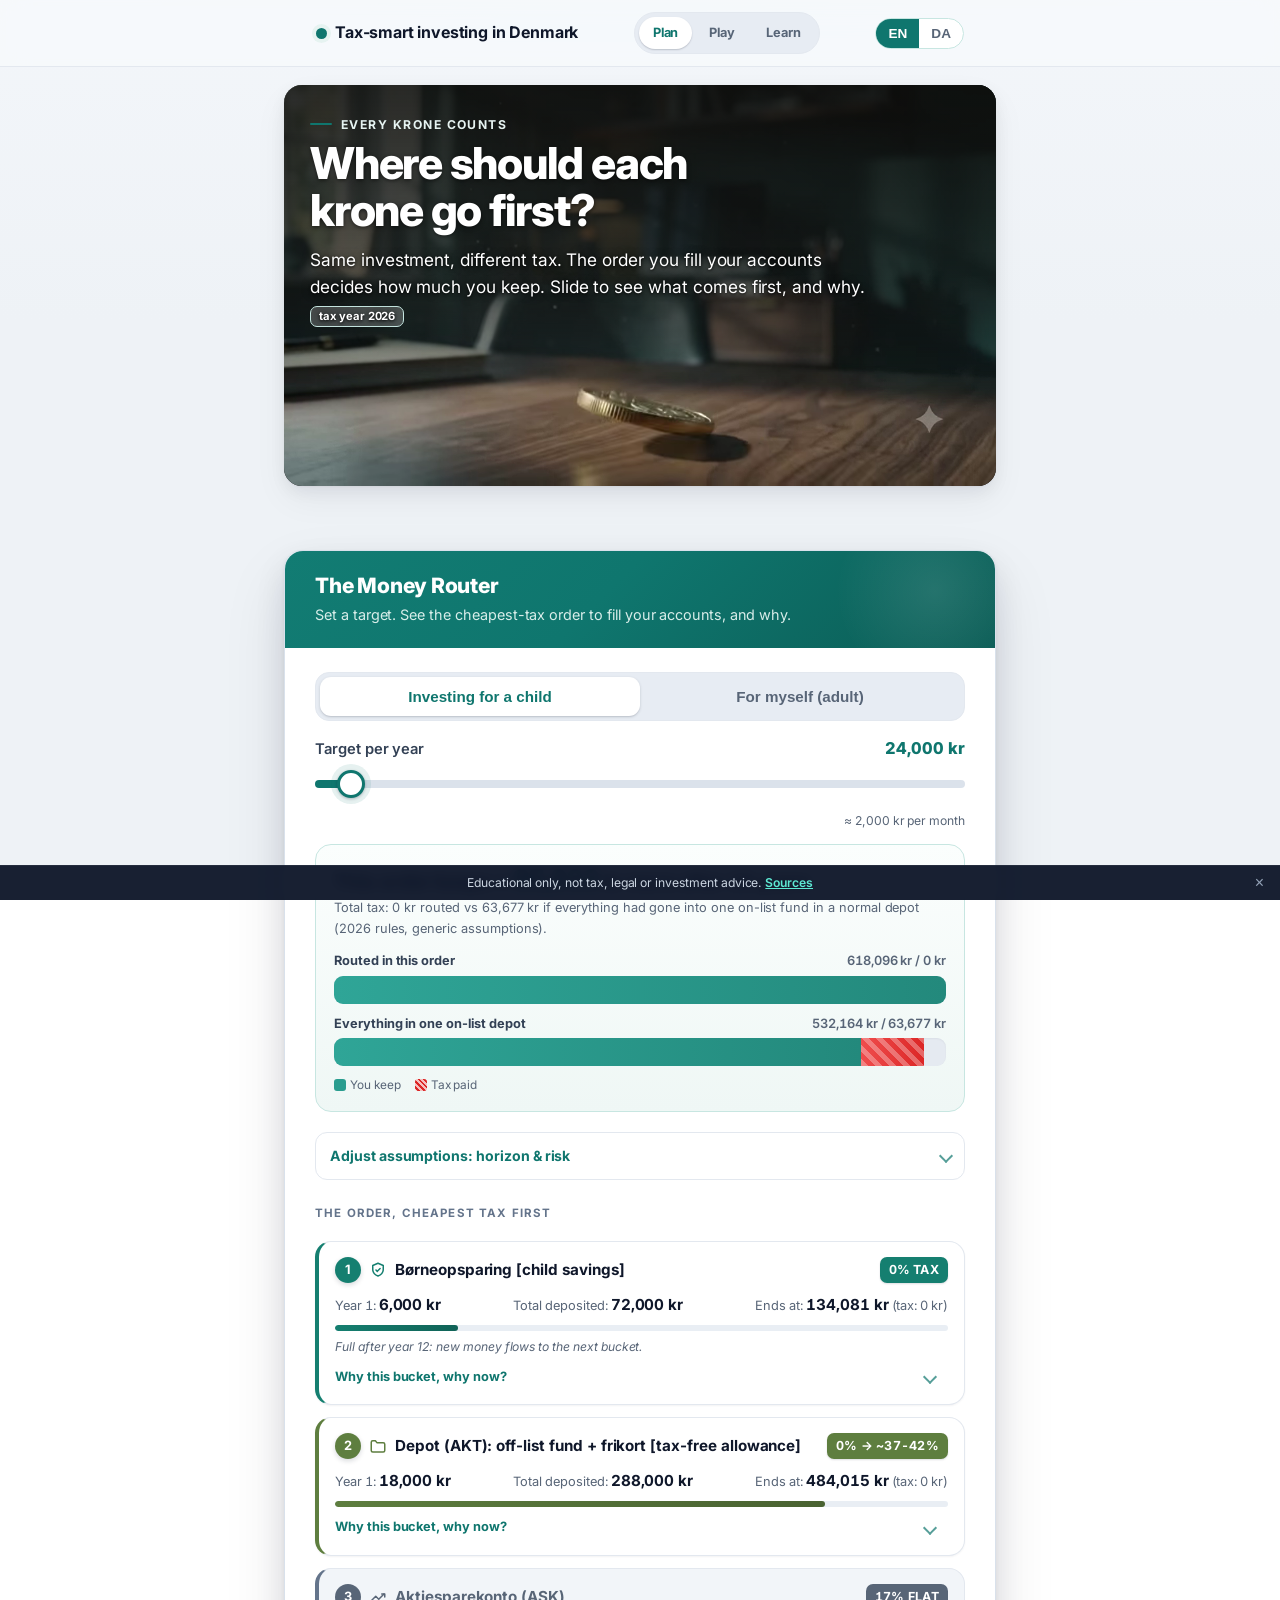
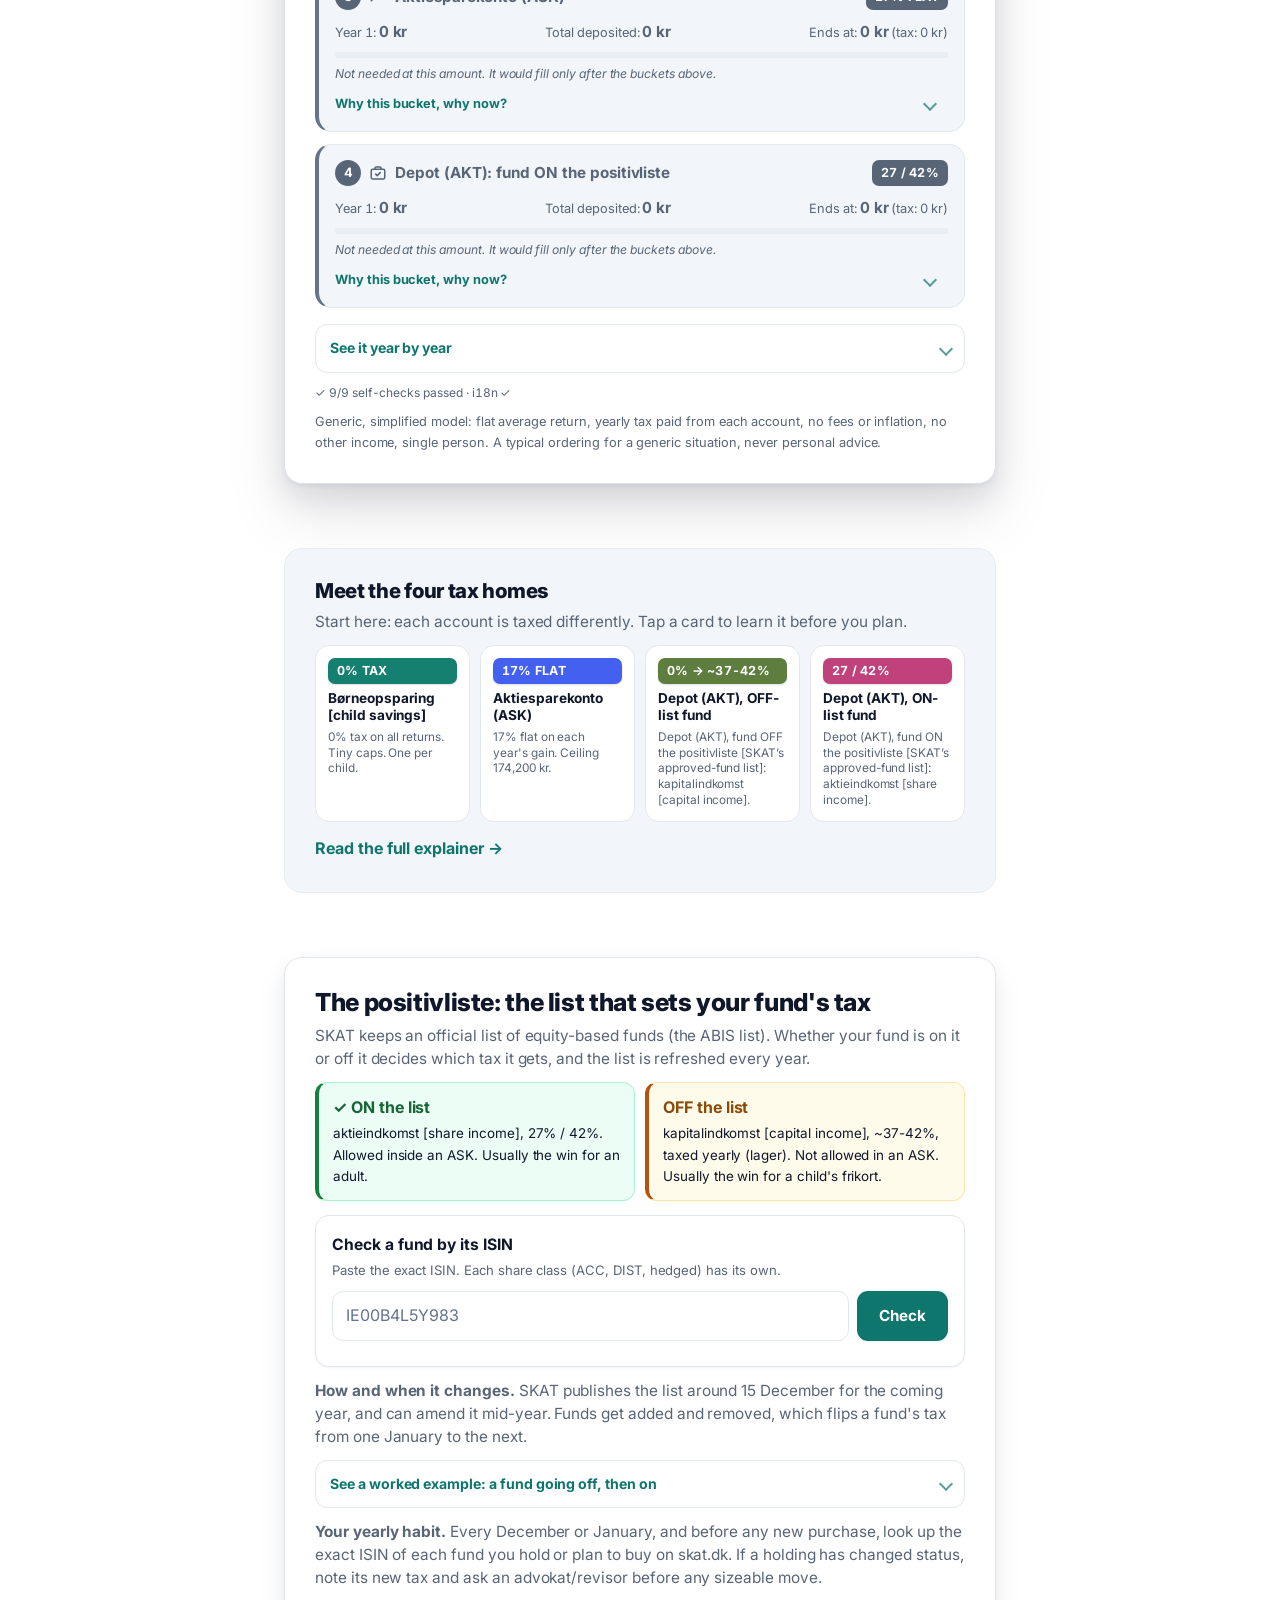
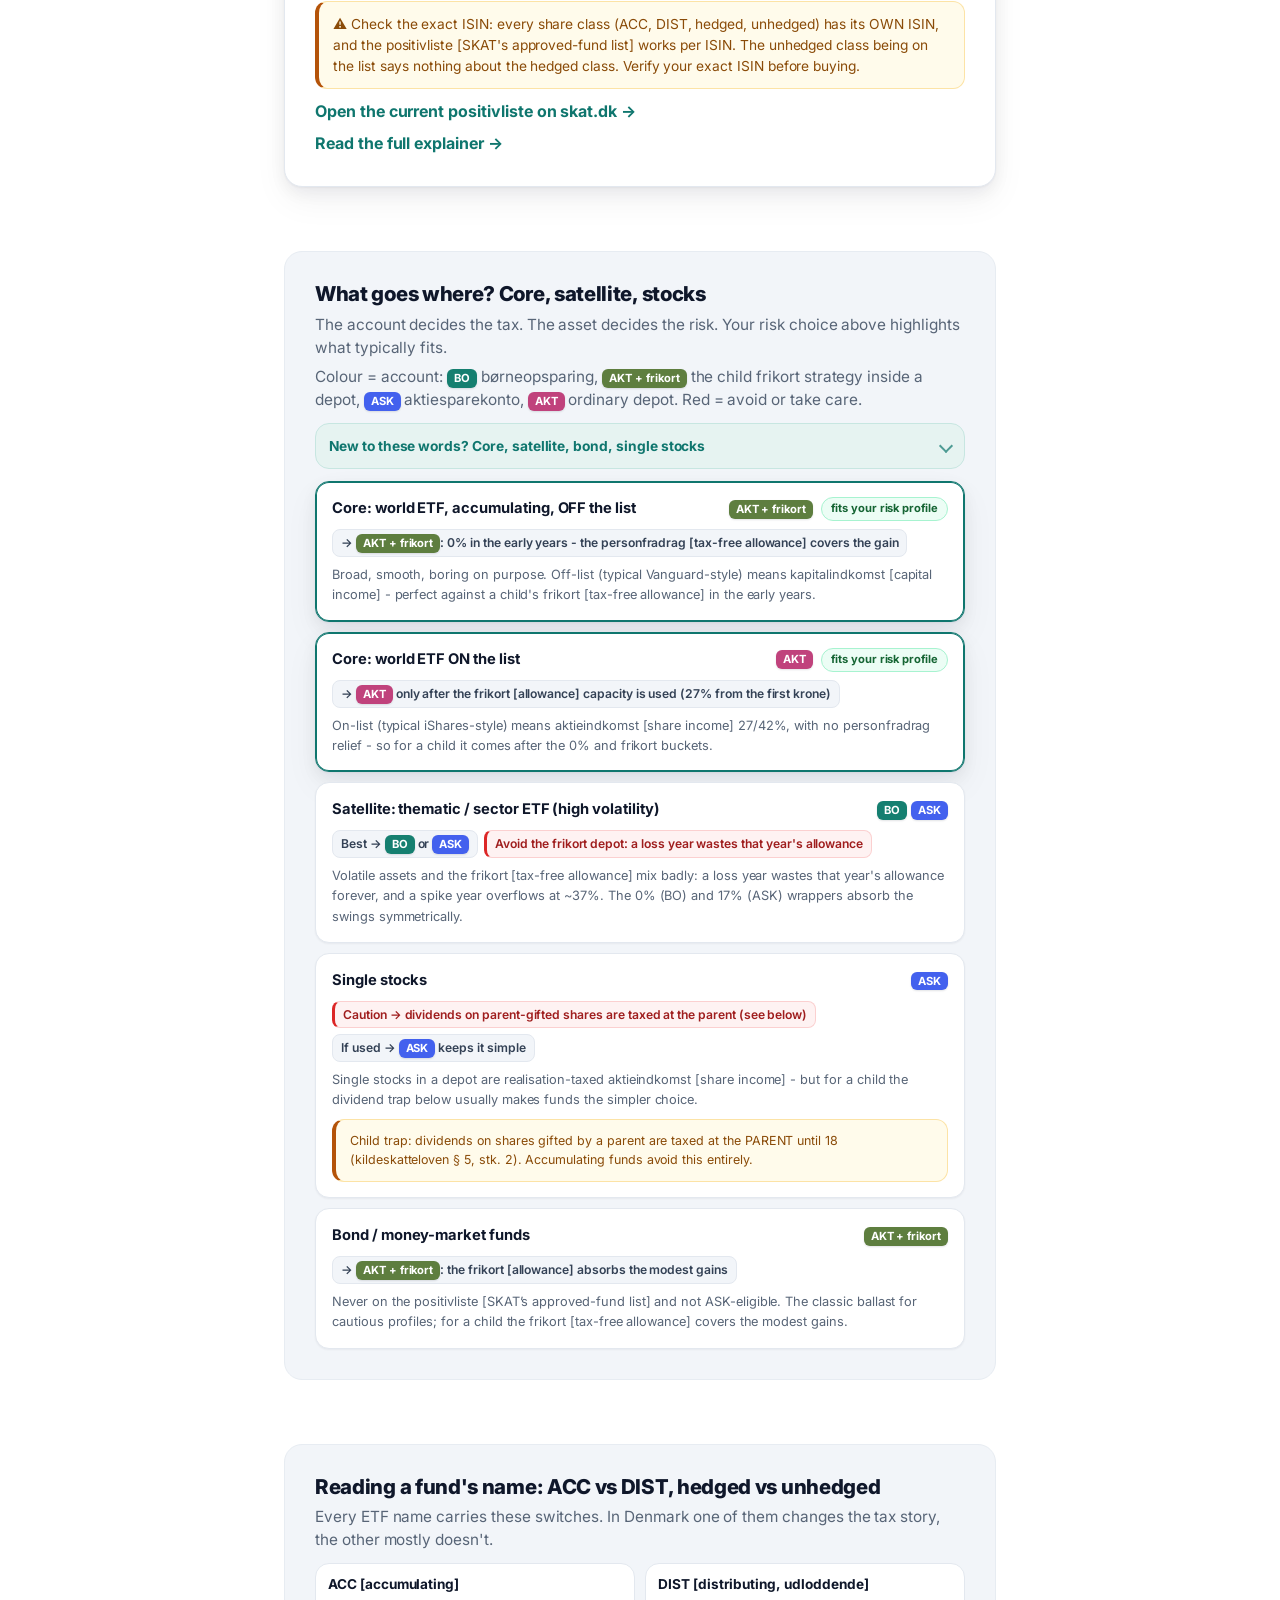
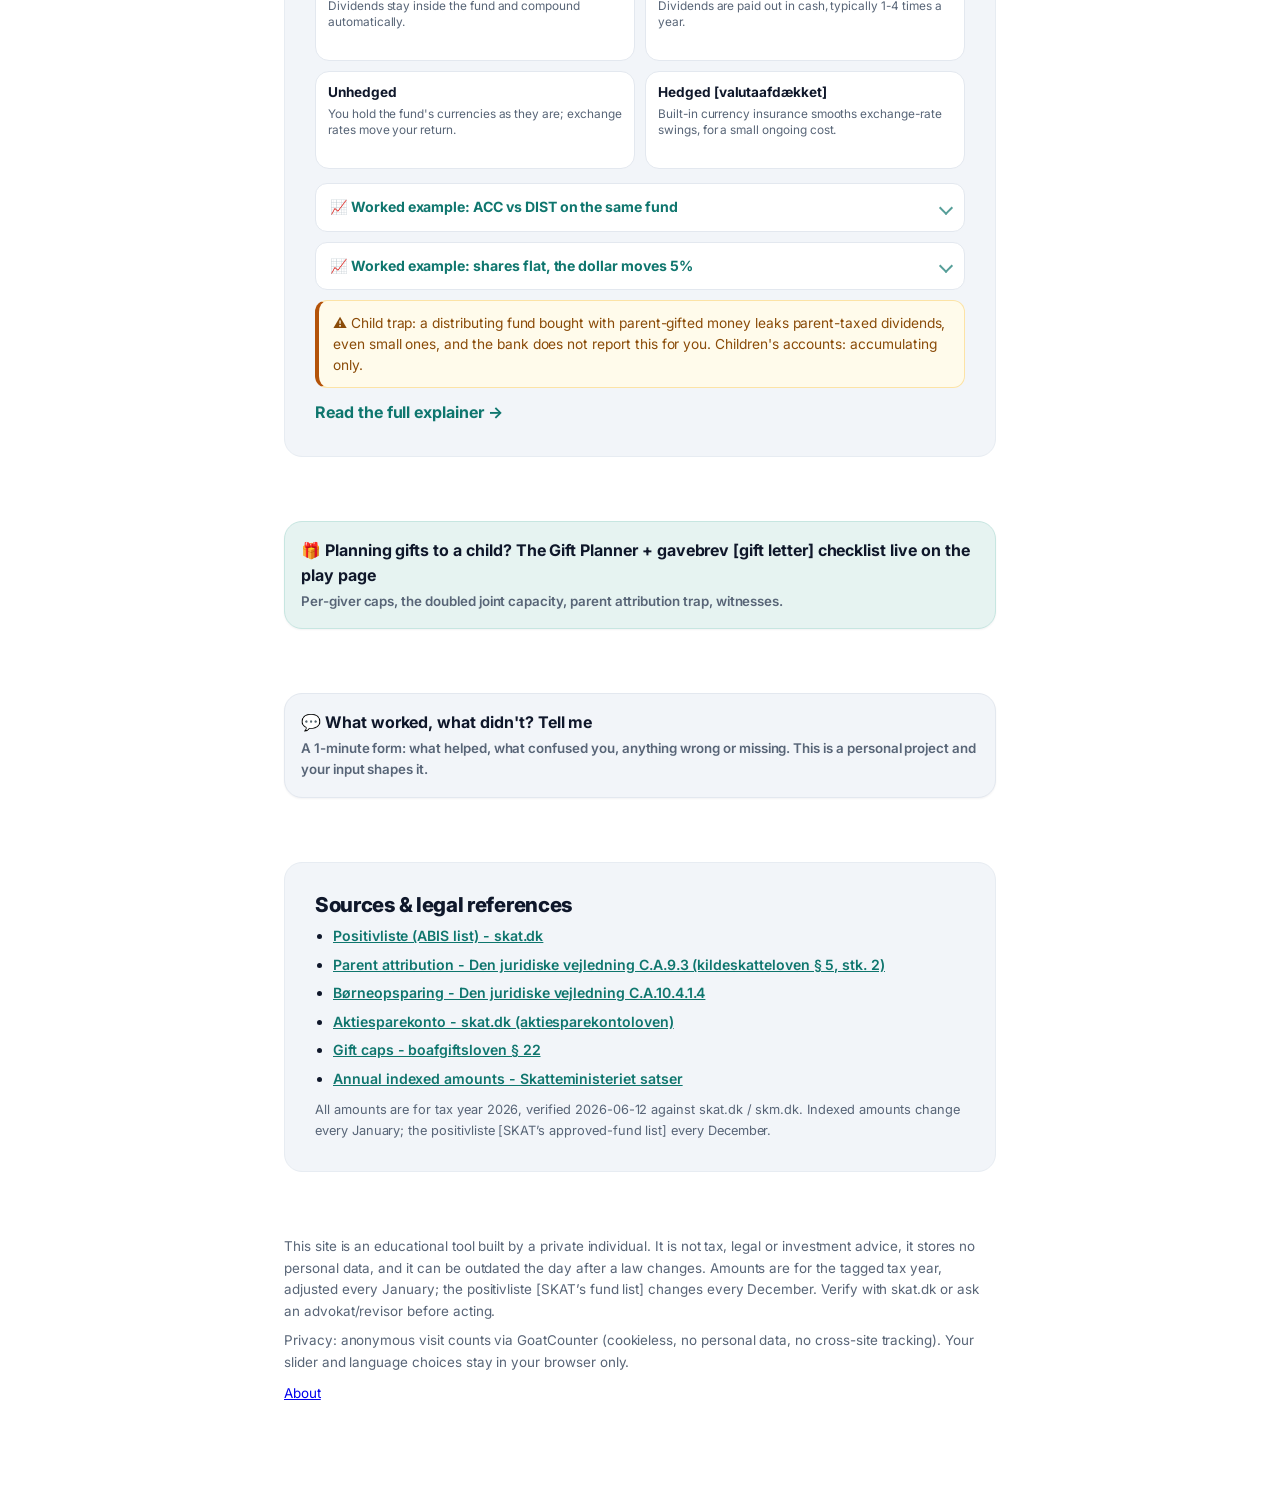
==== commit d6bef697: "rebrand: new vercel subdomain across all URLs; og-image taxsmart; cachebust v6; add GSC verification" ====
--- a/index.html
+++ b/index.html
@@ -3,7 +3,7 @@
 <head>
 <meta charset="UTF-8">
 <meta name="viewport" content="width=device-width, initial-scale=1.0, viewport-fit=cover">
-<meta name="google-site-verification" content="POEGT4Xgr1Z1dqoTiFgU0qpSLAWRngIMXFTod5jhnN0" />
+<meta name="google-site-verification" content="REPLACE_WITH_GSC_VALUE">
 <title>The Money Router - where should each krone go first?</title>
 <meta name="description" content="Set a target amount and see the typical tax-efficient order for filling Danish investment accounts, with the reasoning. Educational only.">
 <meta name="theme-color" content="#EEF2F6">
@@ -12,13 +12,13 @@
 <link rel="preconnect" href="https://fonts.gstatic.com" crossorigin>
 <link rel="stylesheet" href="https://fonts.googleapis.com/css2?family=Inter:wght@400;500;600;700;800;900&display=swap">
 <!-- P0.3 social / SEO meta. If the repo/Pages URL differs, update these absolute URLs + og-image path. -->
-<link rel="canonical" href="https://invest-taxsmart-denmark.vercel.app/">
+<link rel="canonical" href="https://taxsmart-invest-denmark.vercel.app/">
 <meta property="og:type" content="website">
 <meta property="og:site_name" content="Tax-smart investing in Denmark">
 <meta property="og:title" content="The Money Router: where should each krone go first?">
 <meta property="og:description" content="A free, no-login tool that shows the cheapest-tax order to fill your Danish investment accounts (ASK, depot, børneopsparing). Educational, not advice.">
-<meta property="og:url" content="https://invest-taxsmart-denmark.vercel.app/">
-<meta property="og:image" content="https://invest-taxsmart-denmark.vercel.app/og-image.png">
+<meta property="og:url" content="https://taxsmart-invest-denmark.vercel.app/">
+<meta property="og:image" content="https://taxsmart-invest-denmark.vercel.app/og-image.png">
 <meta property="og:image:width" content="1200">
 <meta property="og:image:height" content="630">
 <meta property="og:locale" content="en">
@@ -26,8 +26,8 @@
 <meta name="twitter:card" content="summary_large_image">
 <meta name="twitter:title" content="The Money Router: where should each krone go first?">
 <meta name="twitter:description" content="Free, no-login tool: the cheapest-tax order to fill your Danish accounts. Educational, not advice.">
-<meta name="twitter:image" content="https://invest-taxsmart-denmark.vercel.app/og-image.png">
-<script type="application/ld+json">{"@context":"https://schema.org","@type":"WebSite","name":"Tax-smart investing in Denmark","url":"https://invest-taxsmart-denmark.vercel.app/","inLanguage":["en","da"],"description":"Free educational tool for Danish retail investment taxation. Not advice."}</script>
+<meta name="twitter:image" content="https://taxsmart-invest-denmark.vercel.app/og-image.png">
+<script type="application/ld+json">{"@context":"https://schema.org","@type":"WebSite","name":"Tax-smart investing in Denmark","url":"https://taxsmart-invest-denmark.vercel.app/","inLanguage":["en","da"],"description":"Free educational tool for Danish retail investment taxation. Not advice."}</script>
 <style>
   :root{
     --bg:#FAF6EF; --card:#FFFFFF; --ink:#27272E; --muted:#6B6B76;
@@ -512,9 +512,9 @@
   .fall.empty .chip{ background:var(--muted); box-shadow:none }
 </style>
 <!-- Shared site-shell chrome (header/footer/sticky/ctx-pill/skip-link/focus). Linked LAST so the cascade order is preserved exactly. -->
-<link rel="stylesheet" href="css/styles.css?v=7">
+<link rel="stylesheet" href="css/styles.css?v=8">
 <!-- Shared header/footer markup, single-sourced in js/shell.js. Loaded synchronously so the placeholders below inject during parse (no layout shift / FOUC). -->
-<script src="js/shell.js?v=7"></script>
+<script src="js/shell.js?v=8"></script>
 </head>
 <body data-page="plan">
 <div id="site-header"></div><script>Shell.header()</script>
@@ -773,9 +773,9 @@
 <div id="site-footer"></div><script>Shell.footer()</script>
 
 <!-- TAX_YEAR_CONFIG is single-sourced in js/config.js (shared with play.html). Update it there each January. -->
-<script src="js/config.js?v=7"></script>
-<script src="js/tax.js?v=7"></script>
-<script src="js/i18n.js?v=7"></script>
+<script src="js/config.js?v=8"></script>
+<script src="js/tax.js?v=8"></script>
+<script src="js/i18n.js?v=8"></script>
 <script>
 /* TAX_YEAR_CONFIG -> js/config.js, pure tax engine -> js/tax.js (both loaded above, shared with play.html). */
 
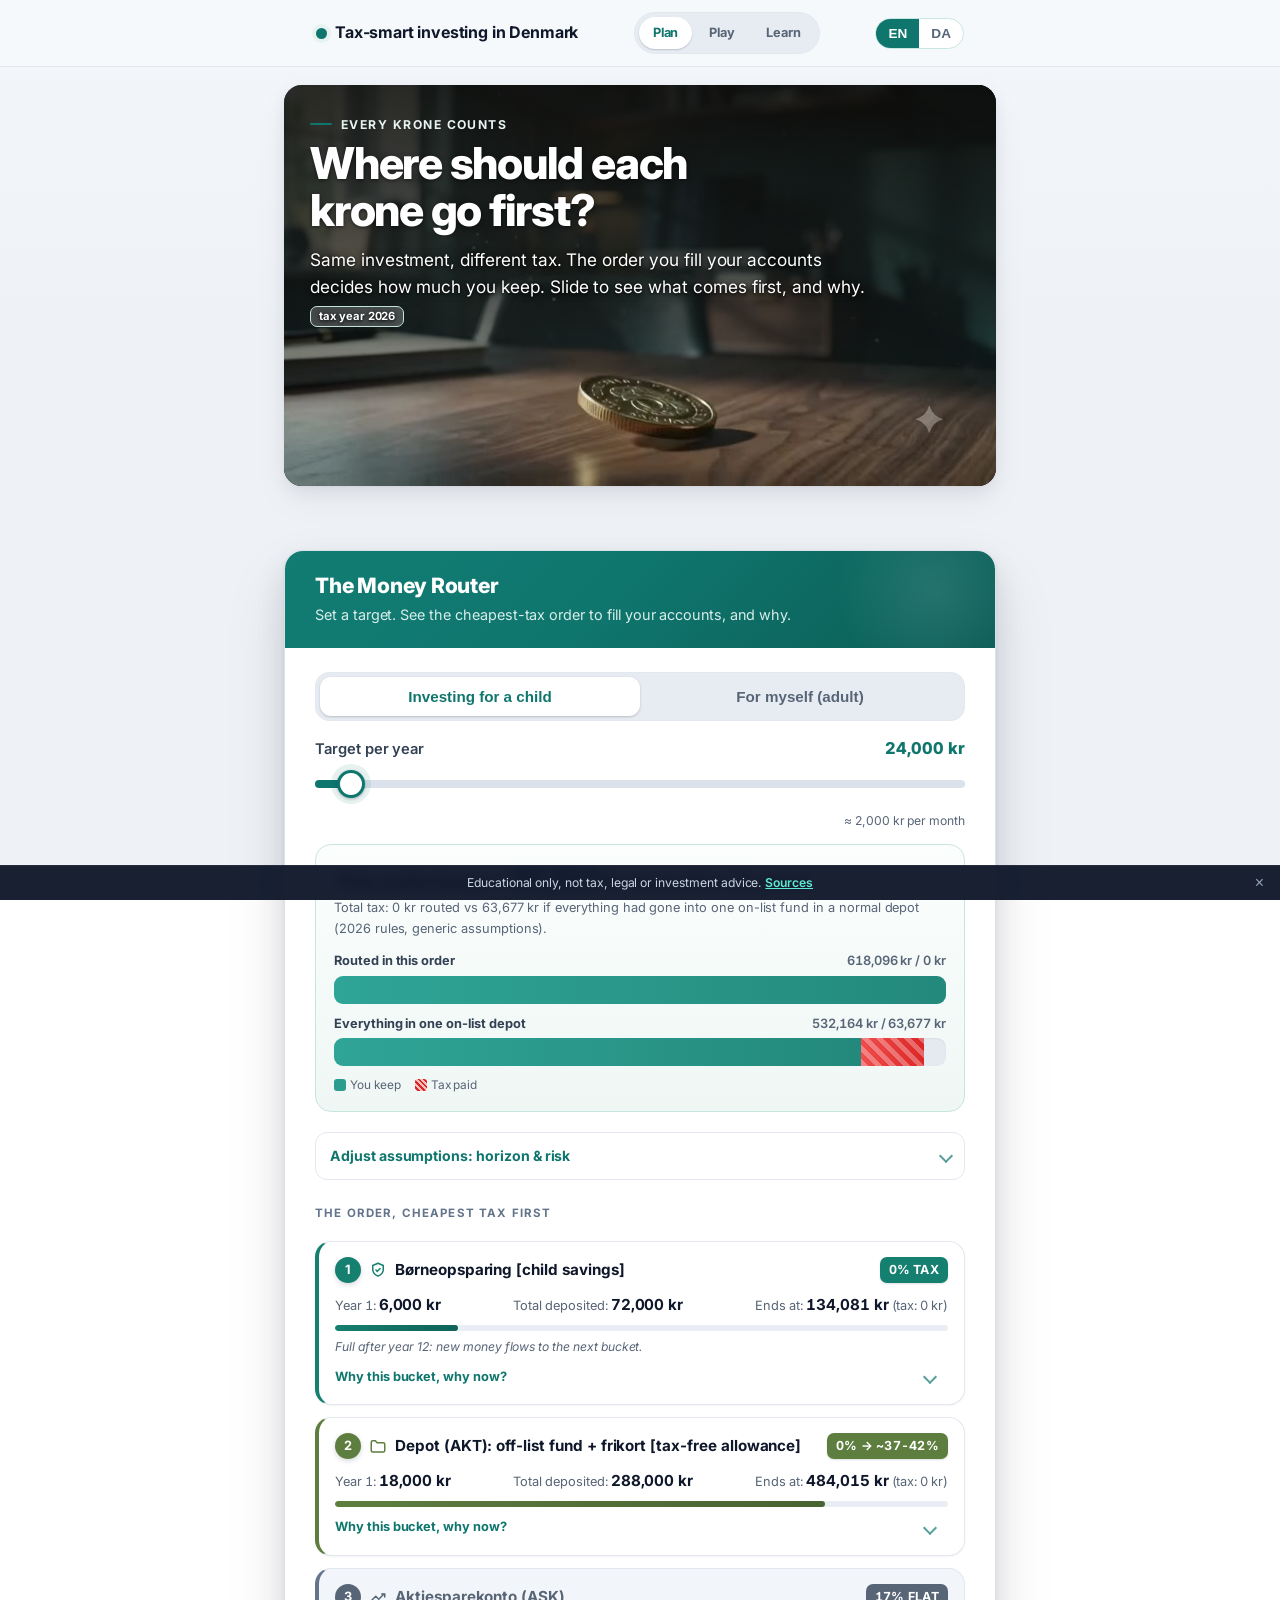
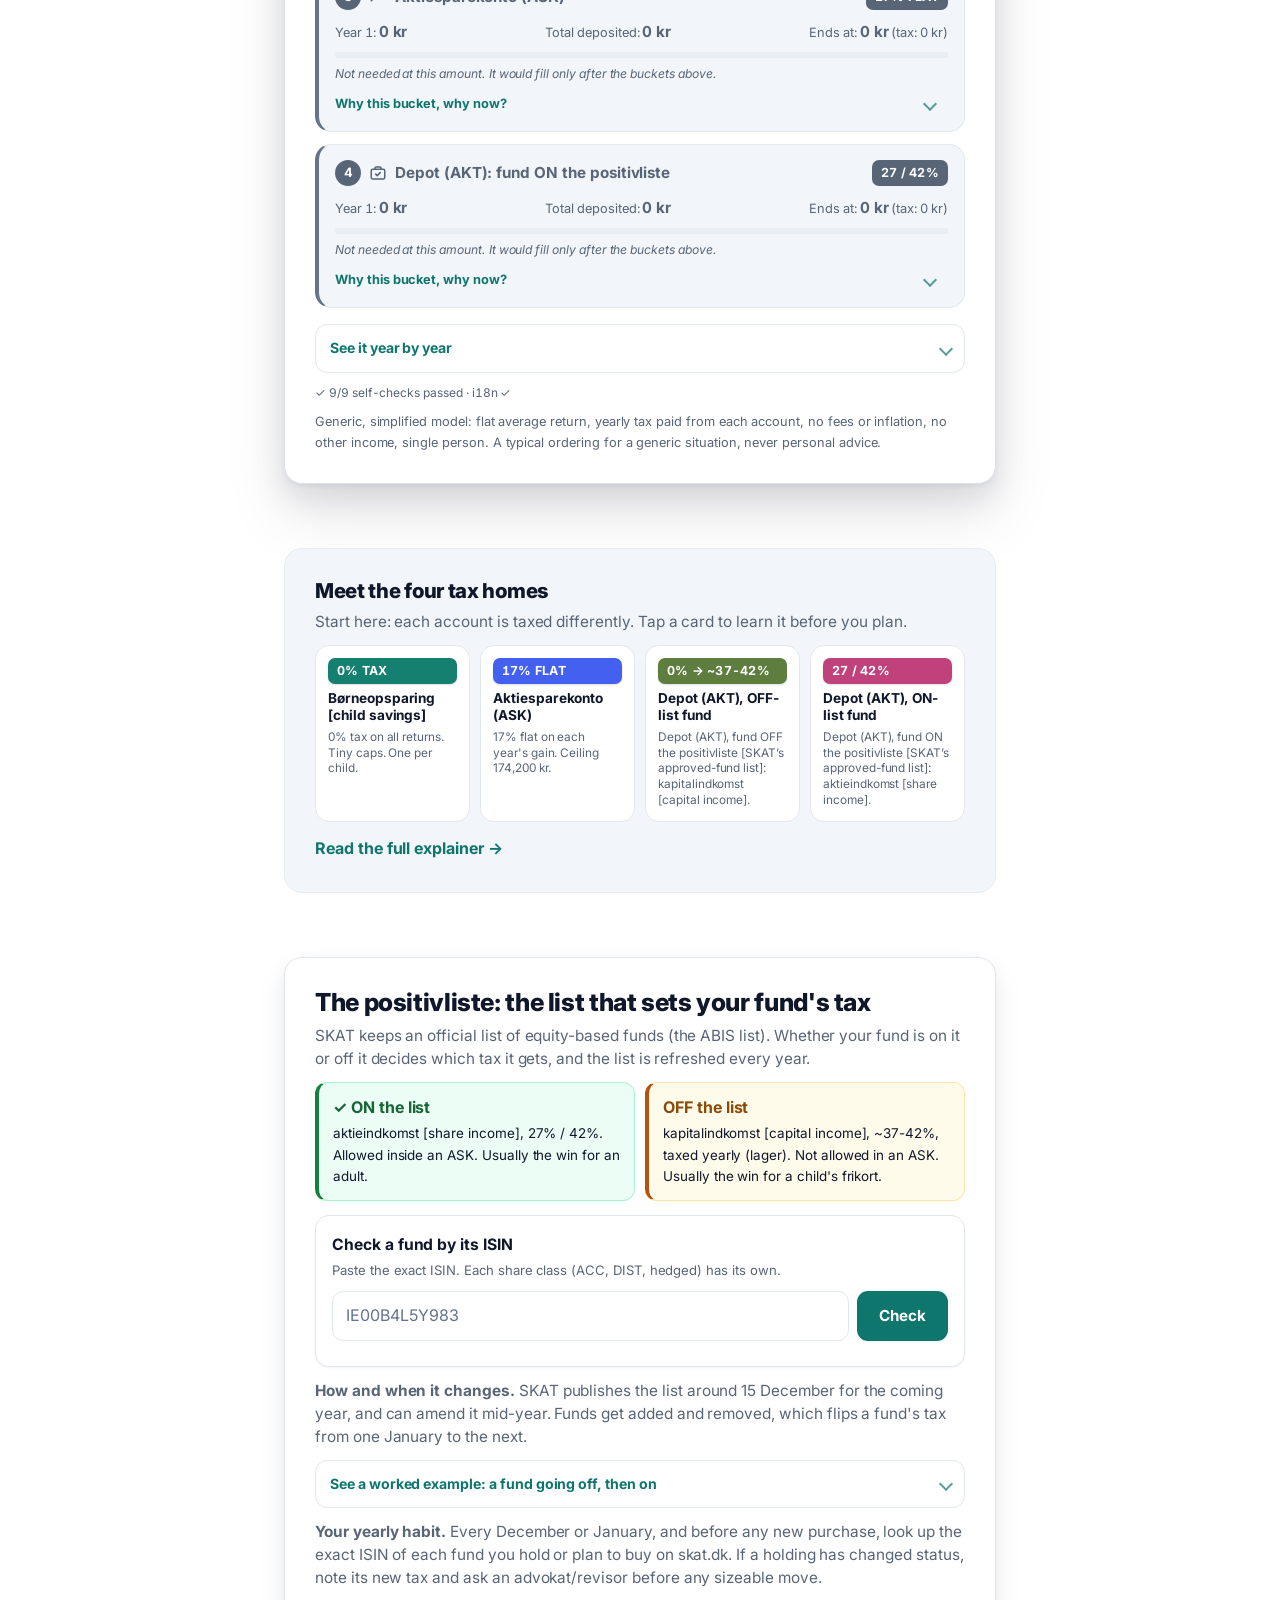
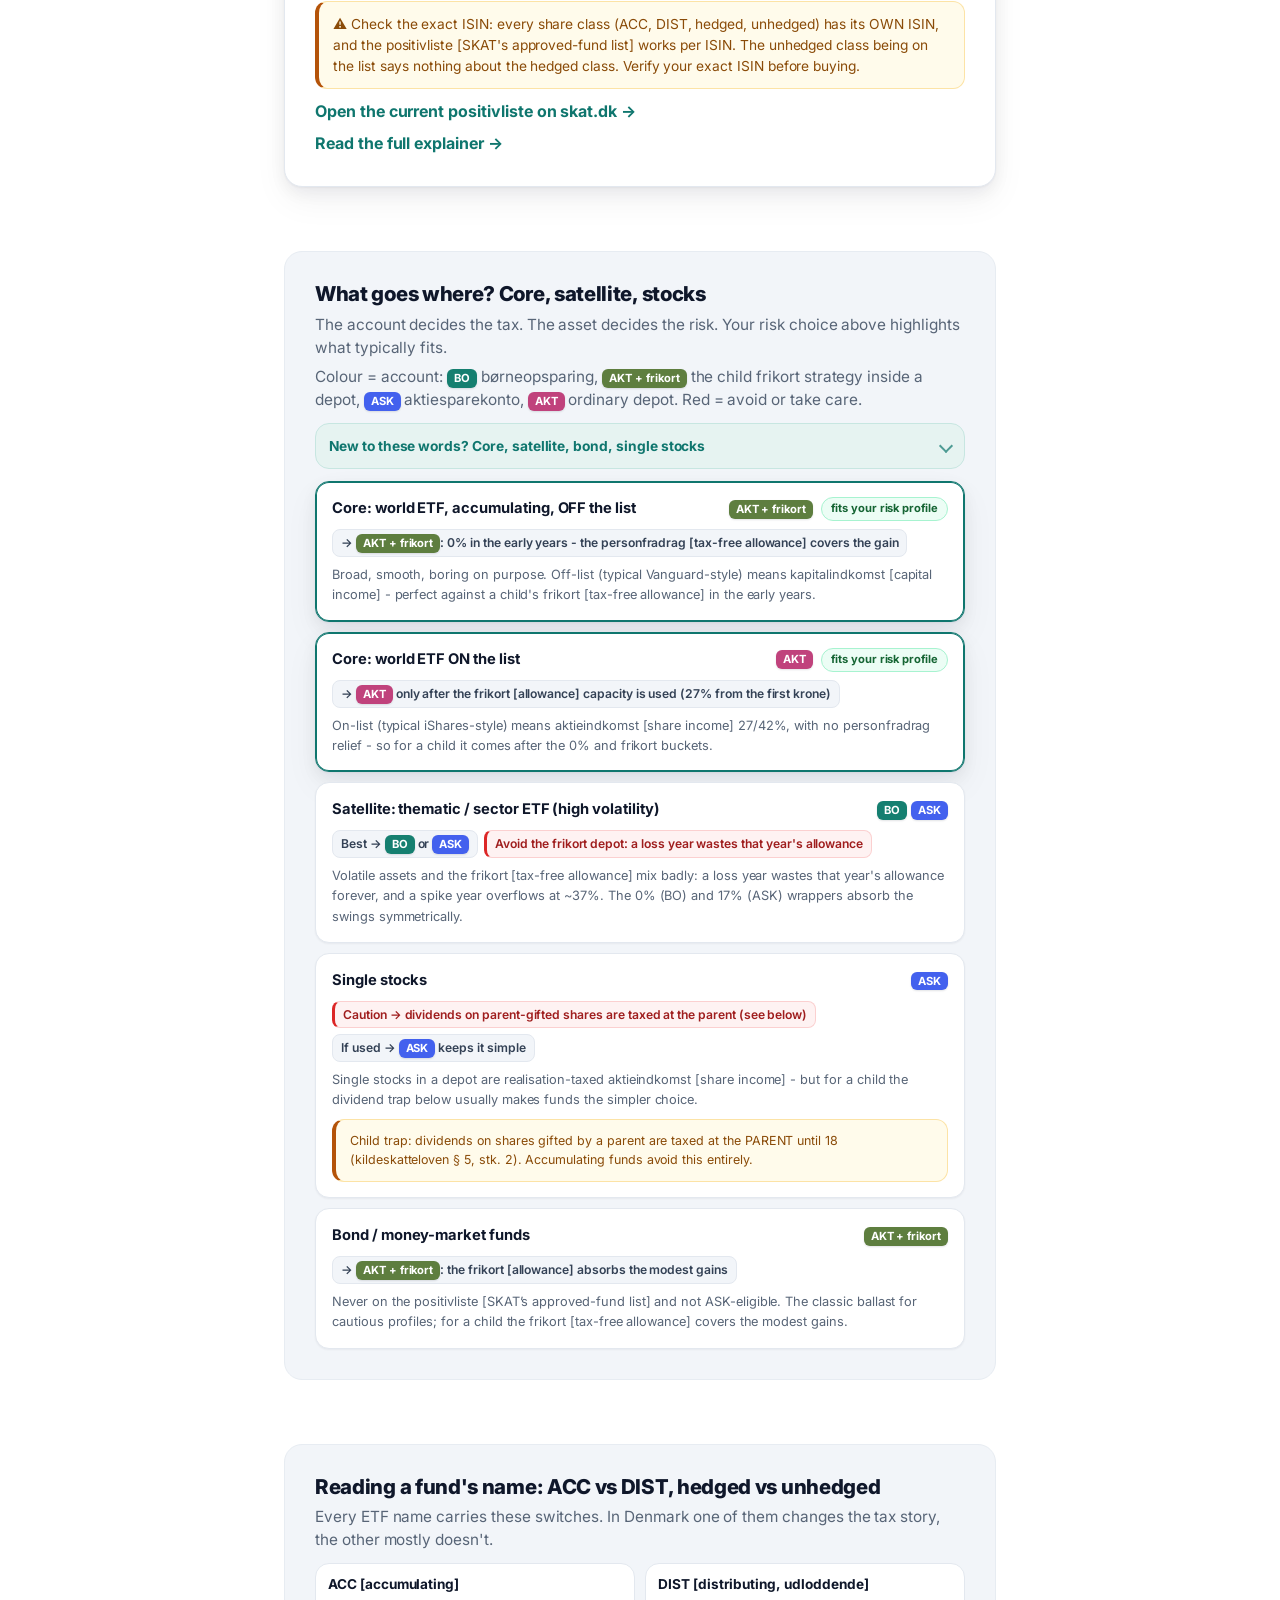
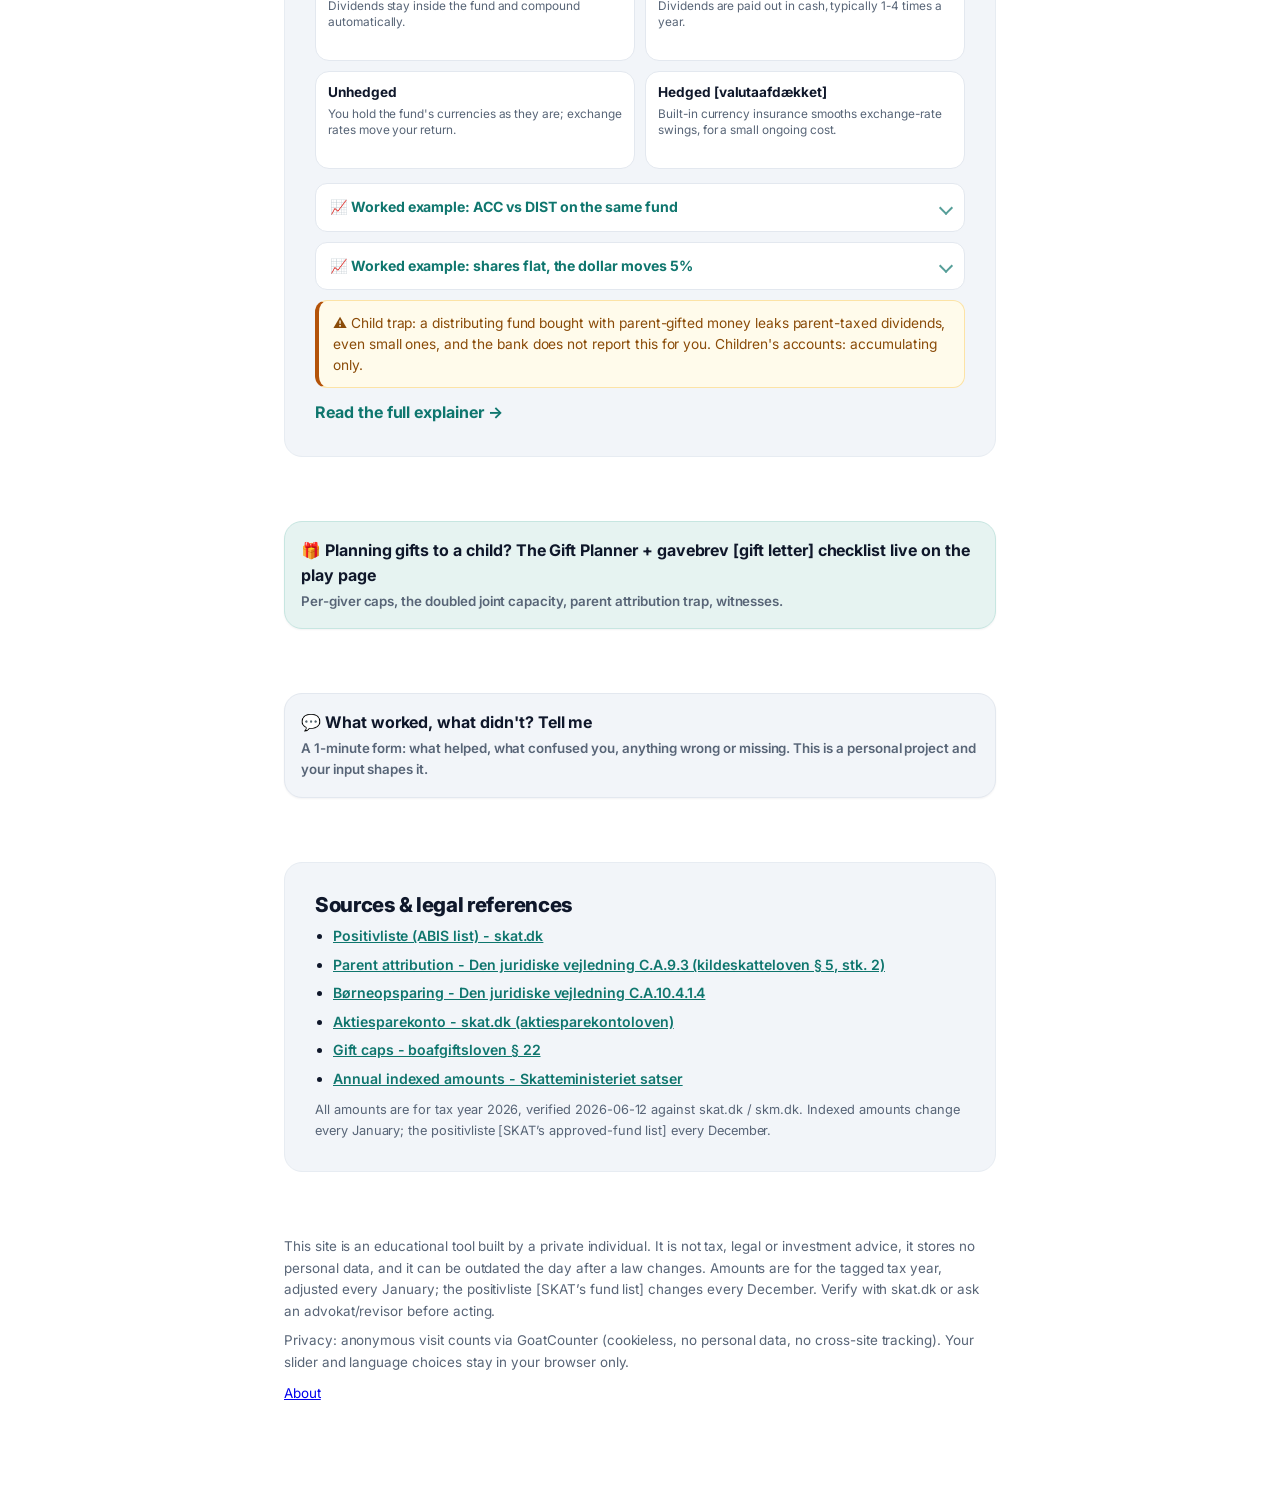
==== commit ac66ae23: "seo: set Google Search Console verification value for new domain Replace the REPLACE_WITH_GSC_VALUE " ====
--- a/index.html
+++ b/index.html
@@ -3,7 +3,7 @@
 <head>
 <meta charset="UTF-8">
 <meta name="viewport" content="width=device-width, initial-scale=1.0, viewport-fit=cover">
-<meta name="google-site-verification" content="REPLACE_WITH_GSC_VALUE">
+<meta name="google-site-verification" content="POEGT4Xgr1Z1dqoTiFgU0qpSLAWRngIMXFTod5jhnN0">
 <title>The Money Router - where should each krone go first?</title>
 <meta name="description" content="Set a target amount and see the typical tax-efficient order for filling Danish investment accounts, with the reasoning. Educational only.">
 <meta name="theme-color" content="#EEF2F6">
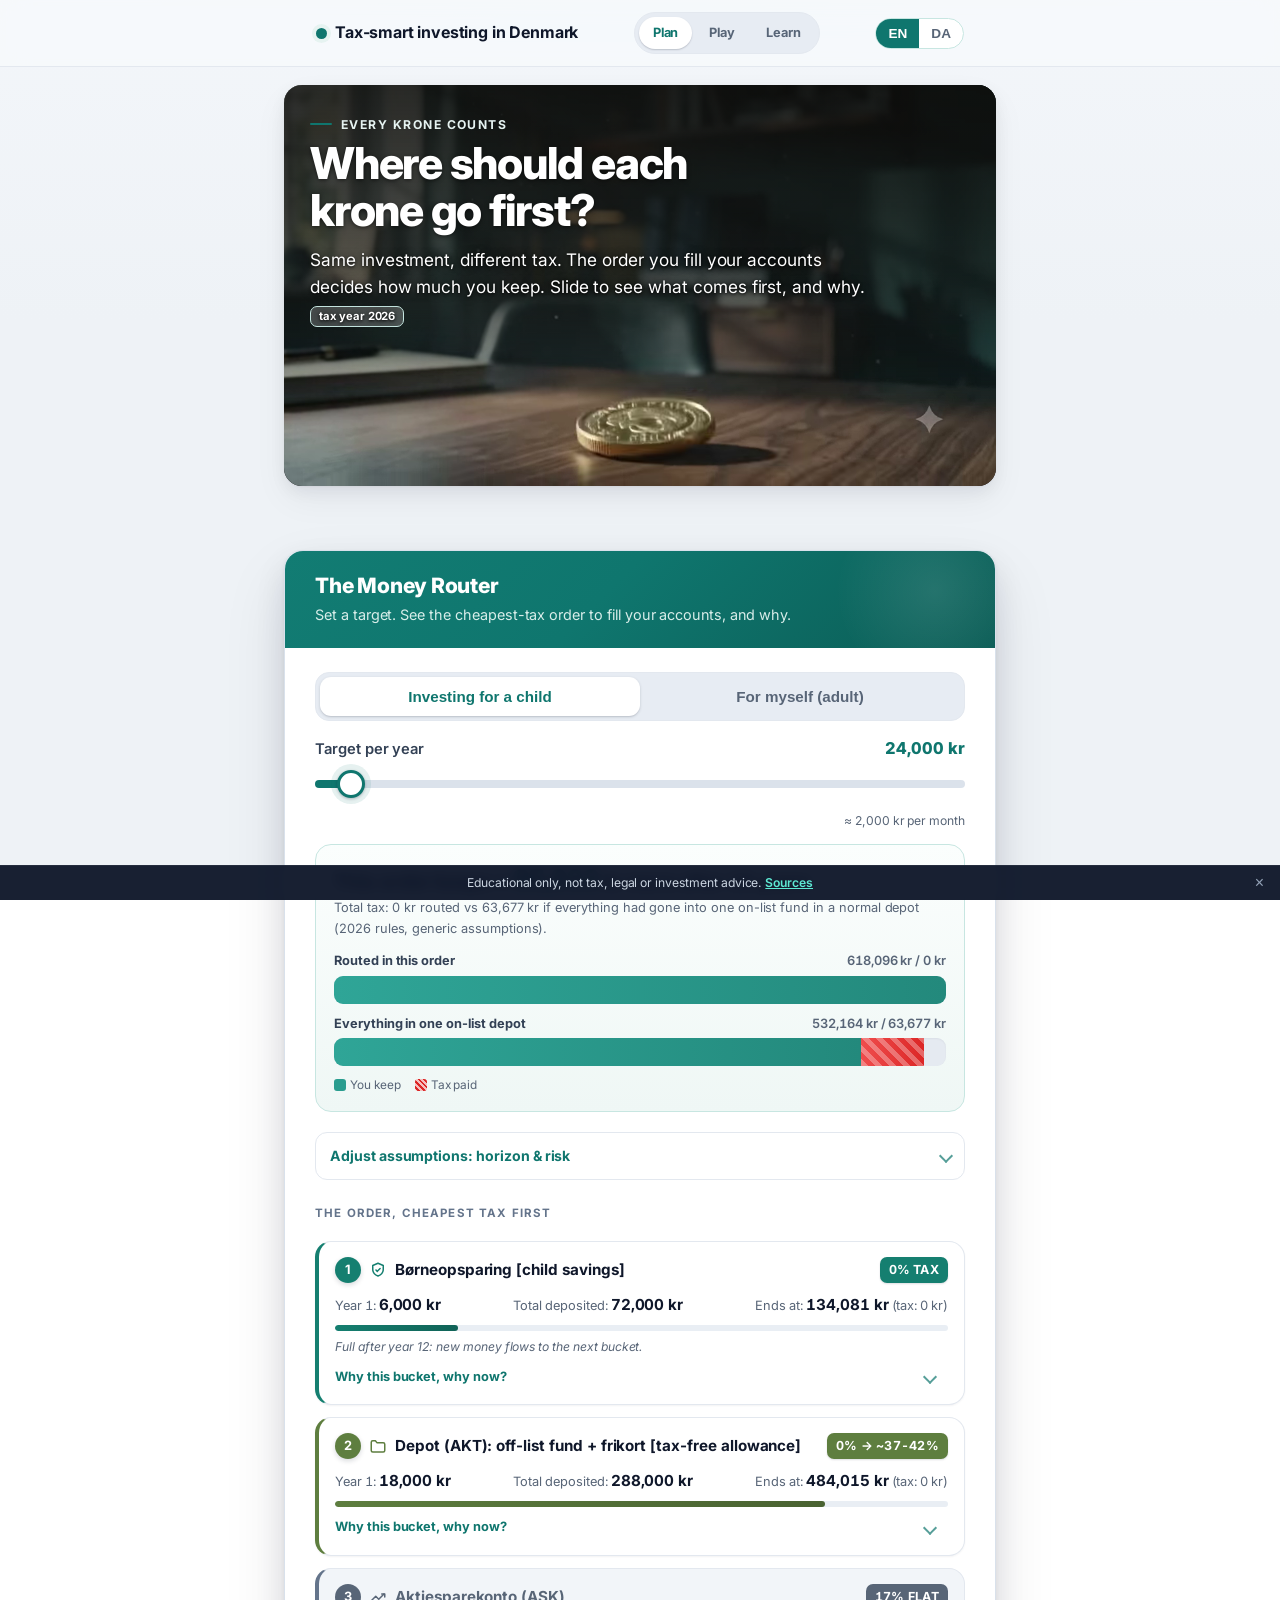
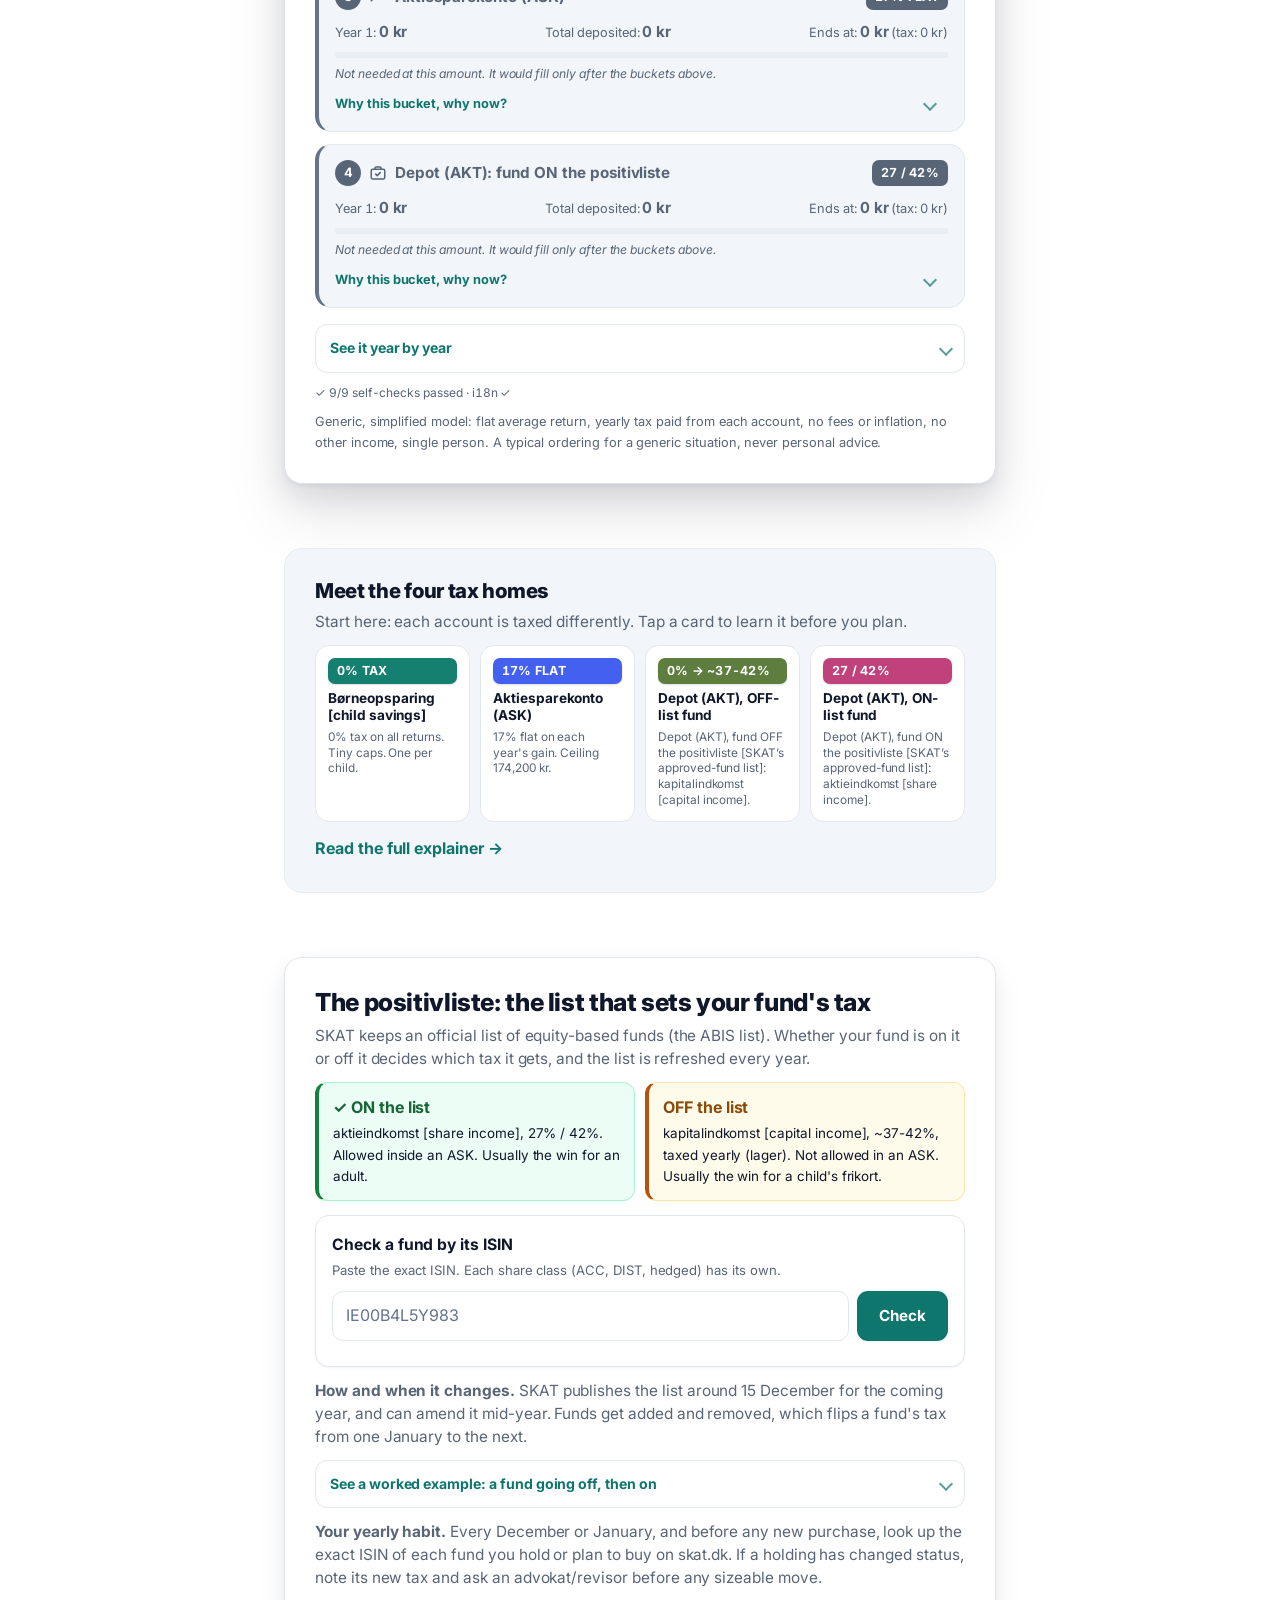
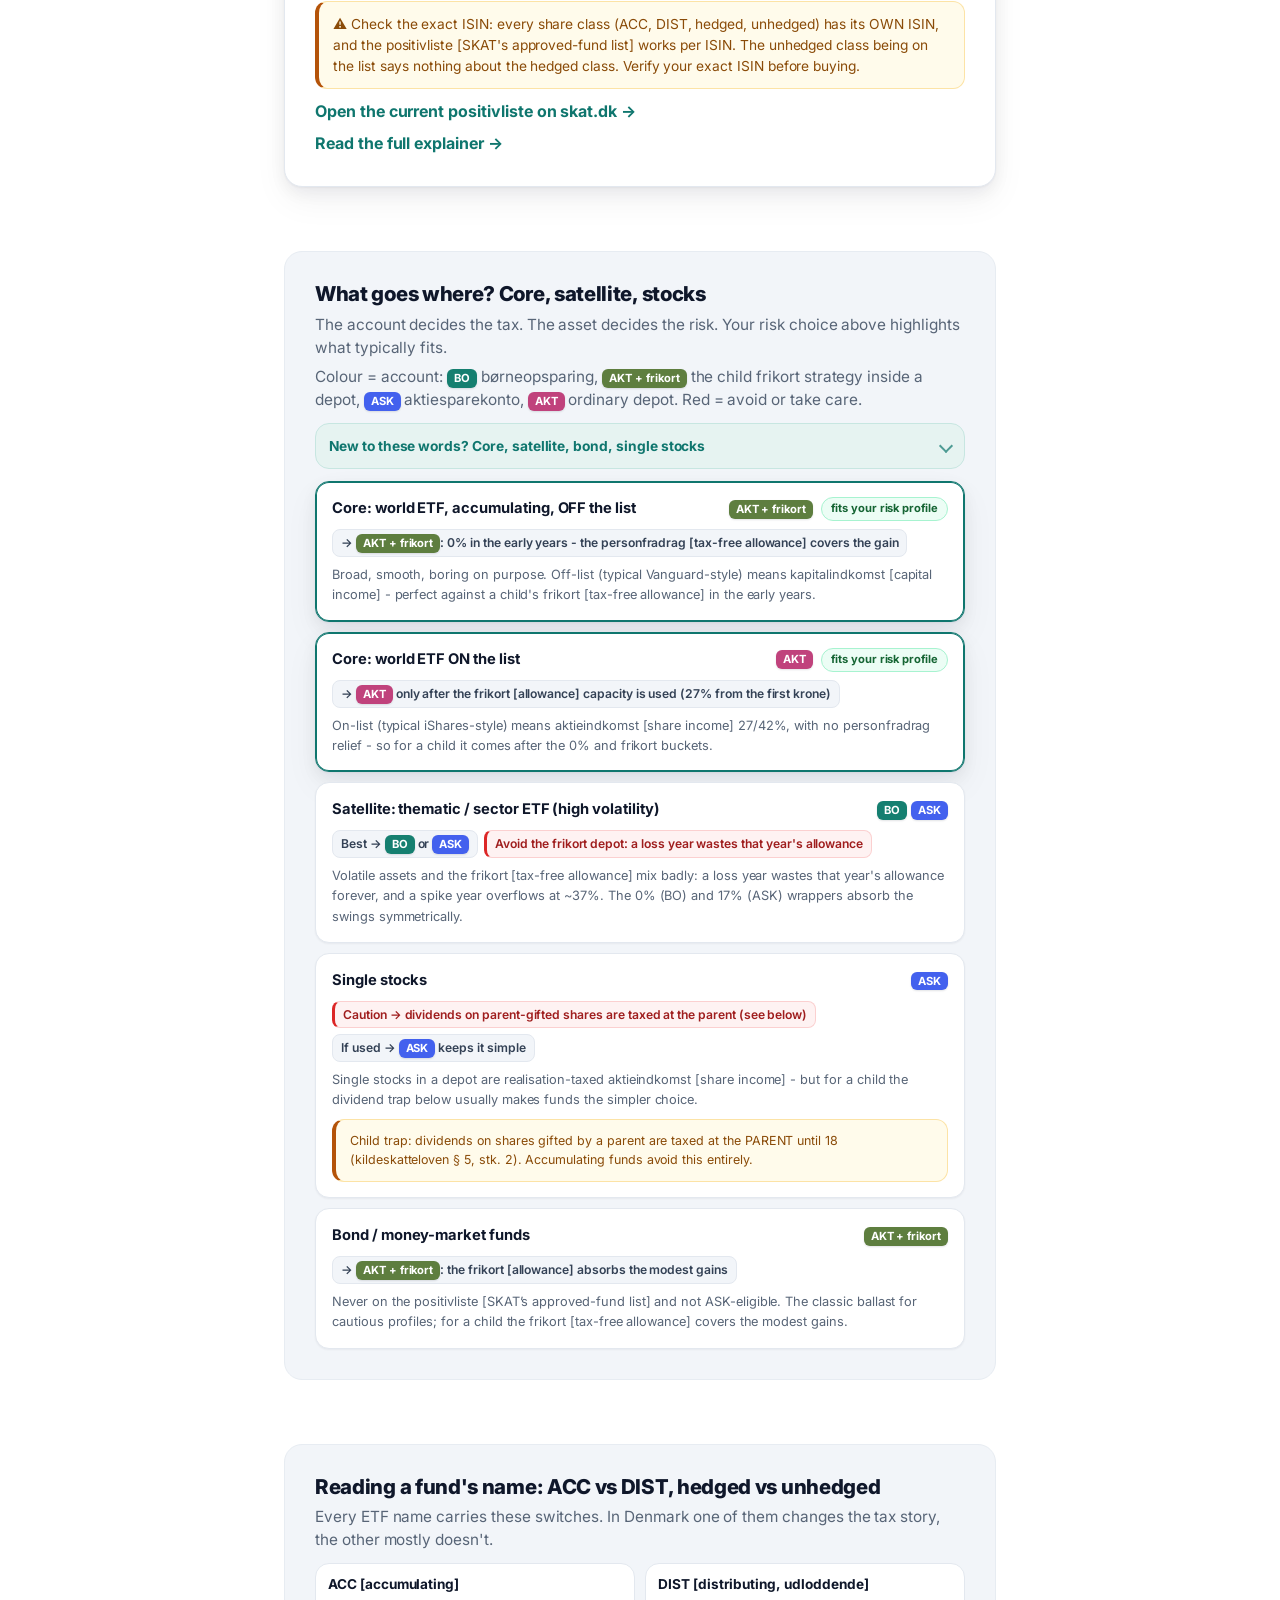
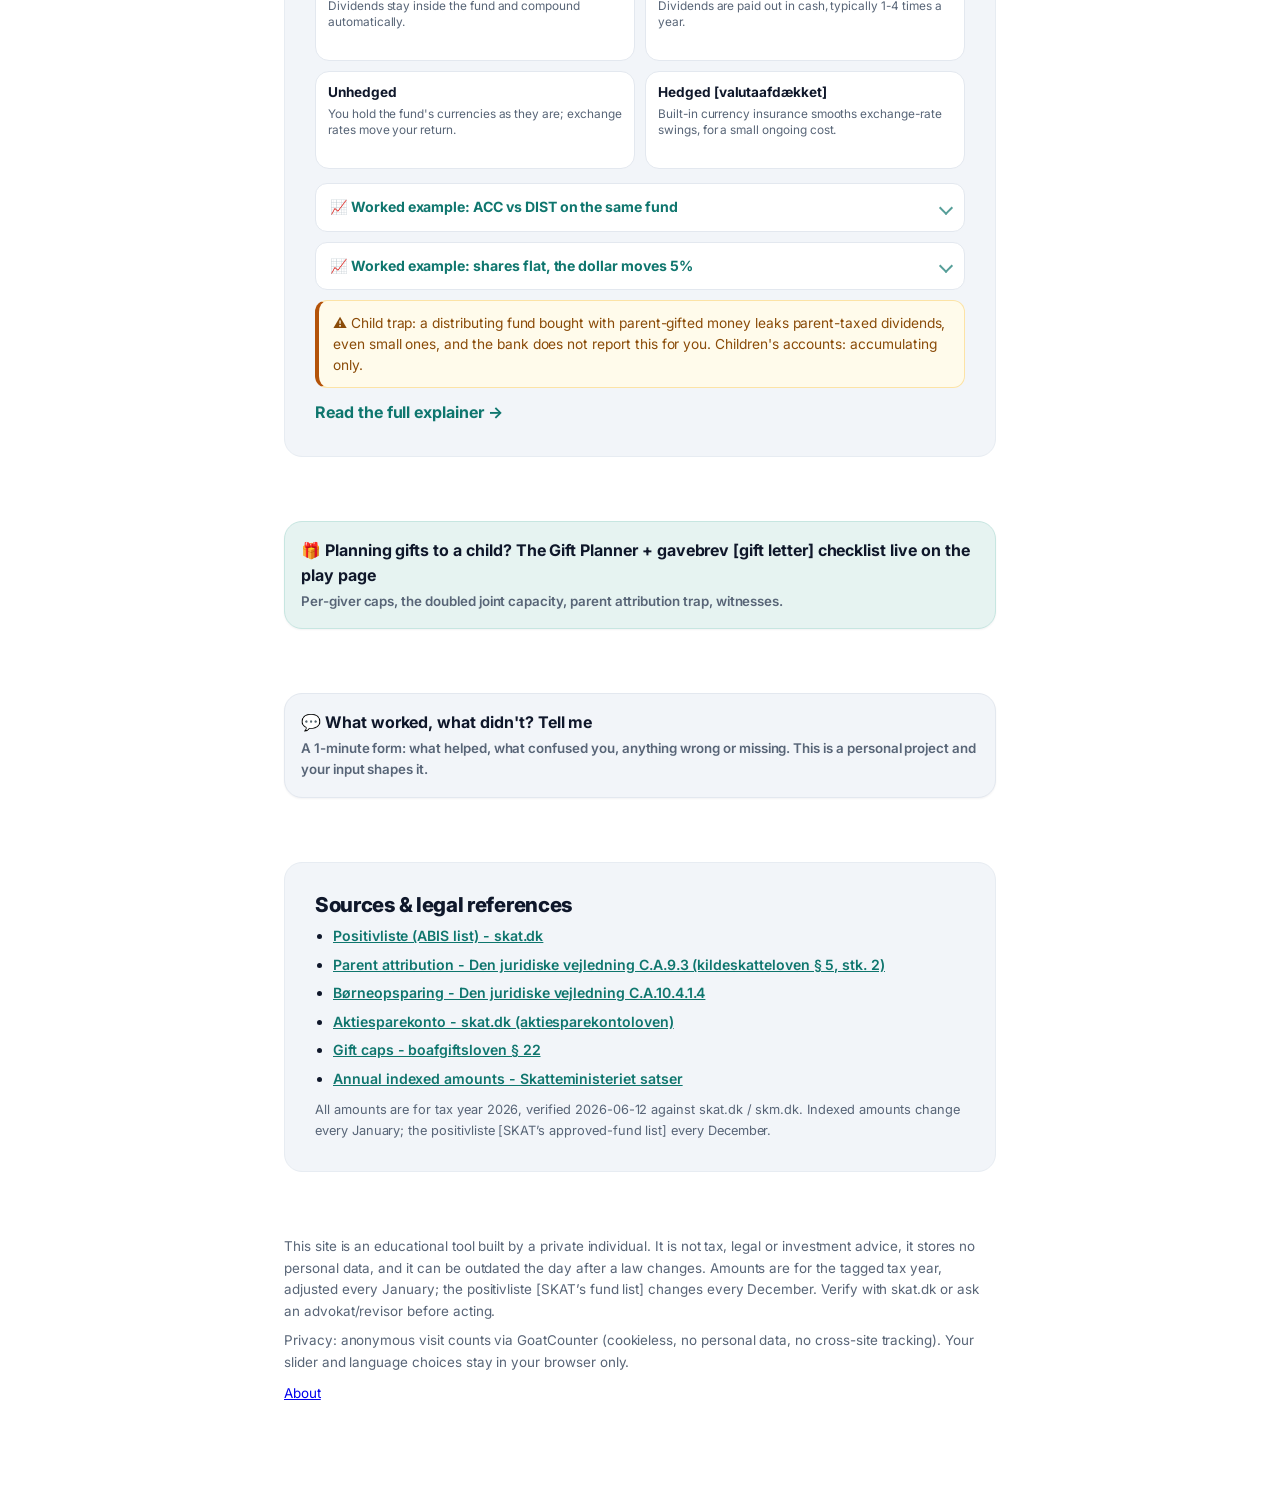
==== commit cb16d501: "analytics: record hostname with each GoatCounter hit; cachebust v9 Prefix every GoatCounter path wit" ====
--- a/index.html
+++ b/index.html
@@ -512,9 +512,9 @@
   .fall.empty .chip{ background:var(--muted); box-shadow:none }
 </style>
 <!-- Shared site-shell chrome (header/footer/sticky/ctx-pill/skip-link/focus). Linked LAST so the cascade order is preserved exactly. -->
-<link rel="stylesheet" href="css/styles.css?v=8">
+<link rel="stylesheet" href="css/styles.css?v=9">
 <!-- Shared header/footer markup, single-sourced in js/shell.js. Loaded synchronously so the placeholders below inject during parse (no layout shift / FOUC). -->
-<script src="js/shell.js?v=8"></script>
+<script src="js/shell.js?v=9"></script>
 </head>
 <body data-page="plan">
 <div id="site-header"></div><script>Shell.header()</script>
@@ -773,9 +773,9 @@
 <div id="site-footer"></div><script>Shell.footer()</script>
 
 <!-- TAX_YEAR_CONFIG is single-sourced in js/config.js (shared with play.html). Update it there each January. -->
-<script src="js/config.js?v=8"></script>
-<script src="js/tax.js?v=8"></script>
-<script src="js/i18n.js?v=8"></script>
+<script src="js/config.js?v=9"></script>
+<script src="js/tax.js?v=9"></script>
+<script src="js/i18n.js?v=9"></script>
 <script>
 /* TAX_YEAR_CONFIG -> js/config.js, pure tax engine -> js/tax.js (both loaded above, shared with play.html). */
 
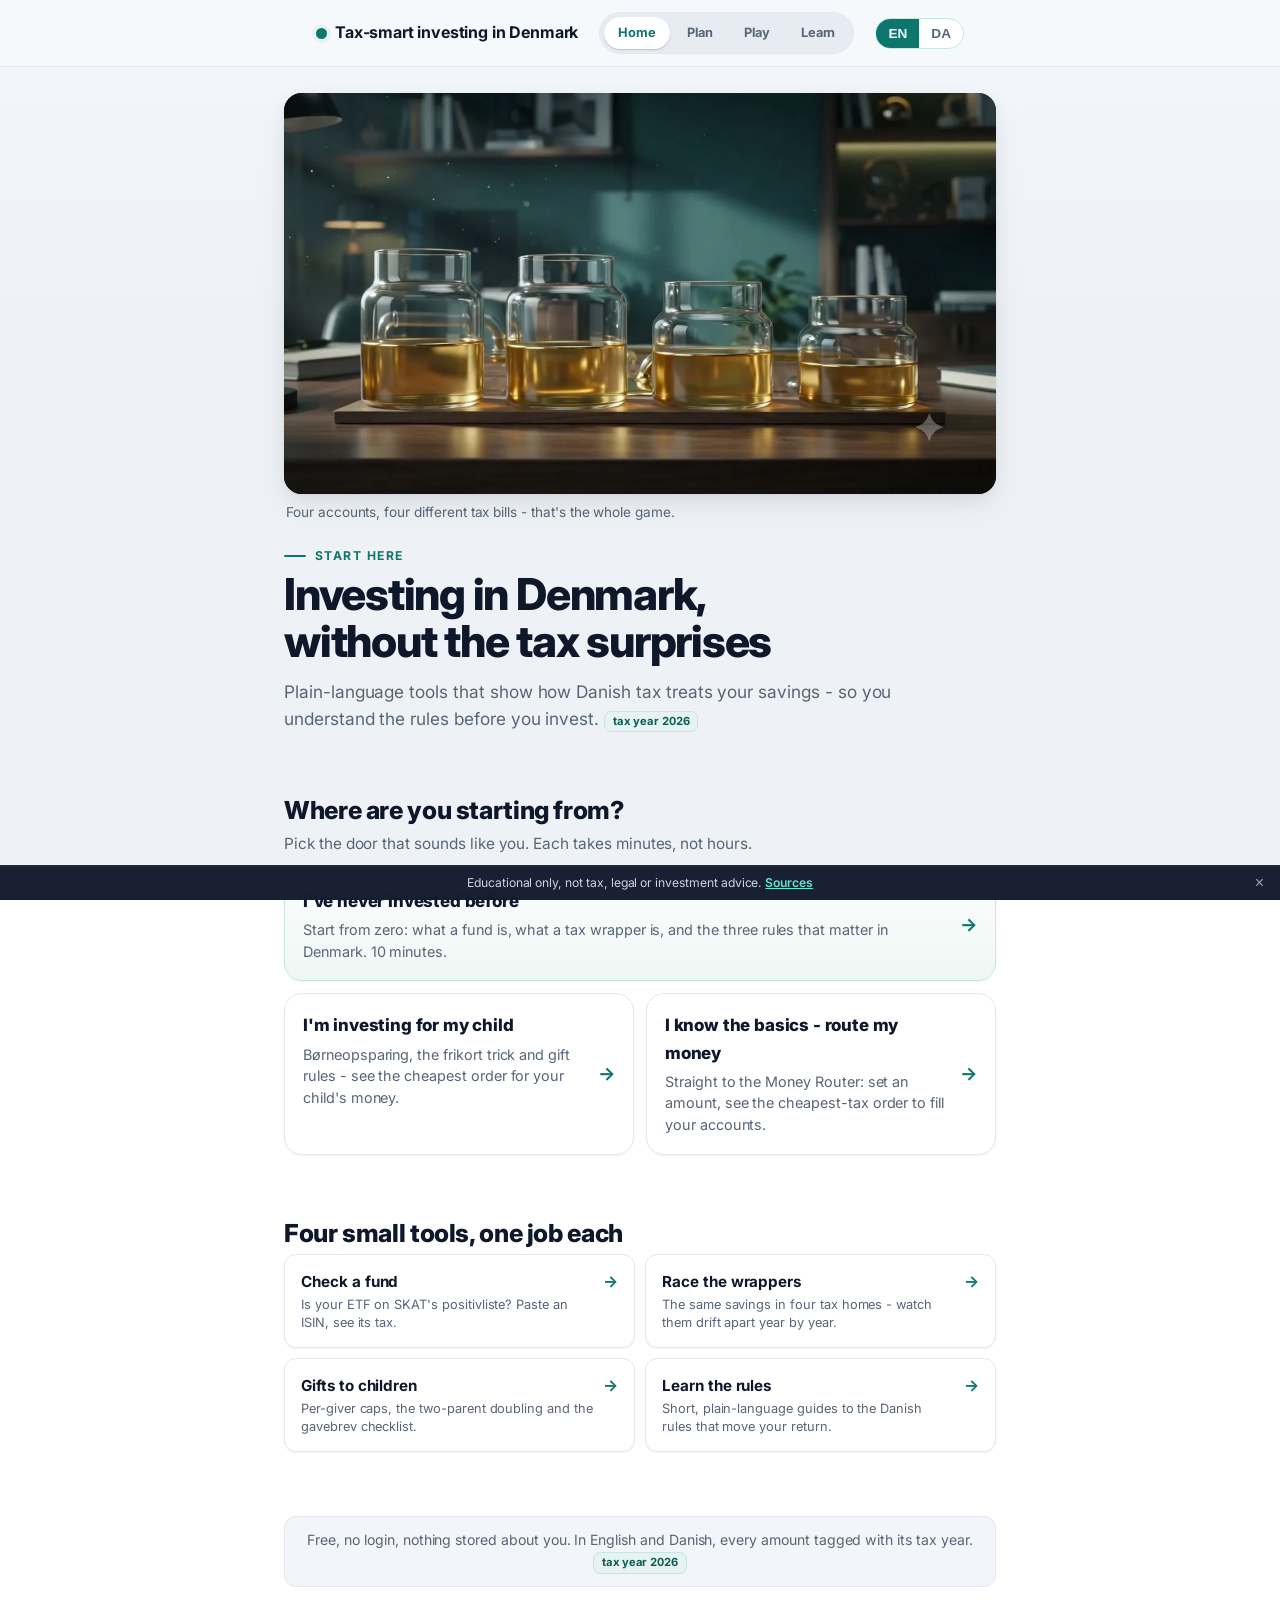
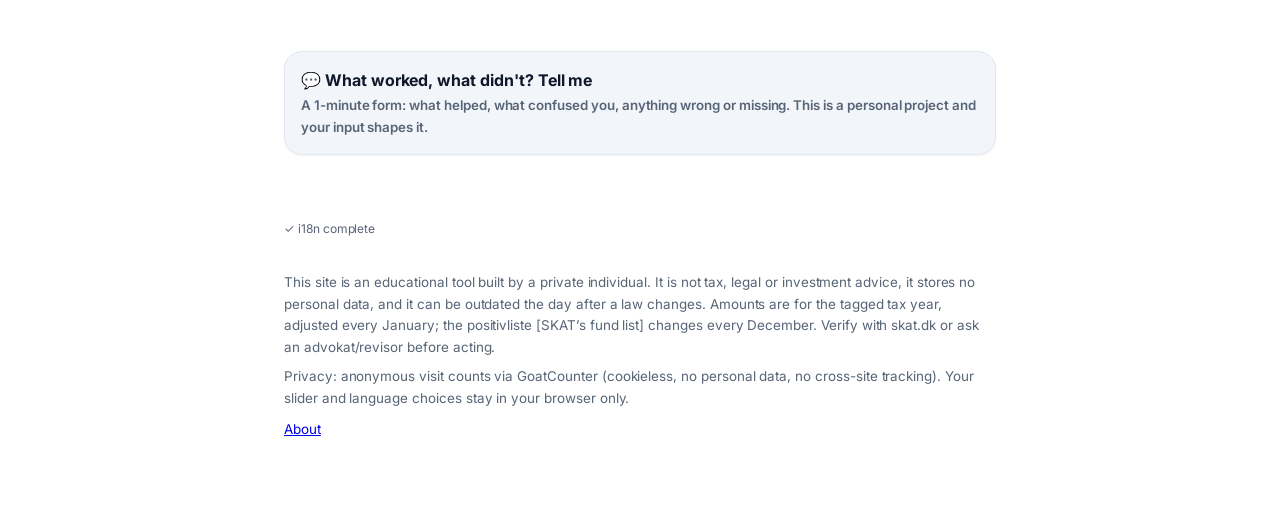
==== commit 67d66684: "redesign: beginner-first IA - light home with path chooser, plan/check/quiz pages, Beginner 101 + ch" ====
--- a/index.html
+++ b/index.html
@@ -4,8 +4,8 @@
 <meta charset="UTF-8">
 <meta name="viewport" content="width=device-width, initial-scale=1.0, viewport-fit=cover">
 <meta name="google-site-verification" content="POEGT4Xgr1Z1dqoTiFgU0qpSLAWRngIMXFTod5jhnN0">
-<title>The Money Router - where should each krone go first?</title>
-<meta name="description" content="Set a target amount and see the typical tax-efficient order for filling Danish investment accounts, with the reasoning. Educational only.">
+<title>Investing in Denmark, without the tax surprises</title>
+<meta name="description" content="Free, plain-language tools that show how Danish tax treats your savings, so you understand the rules before you invest: route your money, race the tax wrappers, check a fund against the positivliste. Educational only, not advice.">
 <meta name="theme-color" content="#EEF2F6">
 <link rel="icon" href="data:image/svg+xml,<svg xmlns='http://www.w3.org/2000/svg' viewBox='0 0 100 100'><circle cx='50' cy='50' r='46' fill='%230F766E'/><text x='50' y='66' font-size='44' text-anchor='middle' fill='white' font-family='Arial' font-weight='bold'>kr</text></svg>">
 <link rel="preconnect" href="https://fonts.googleapis.com">
@@ -15,8 +15,8 @@
 <link rel="canonical" href="https://taxsmart-invest-denmark.vercel.app/">
 <meta property="og:type" content="website">
 <meta property="og:site_name" content="Tax-smart investing in Denmark">
-<meta property="og:title" content="The Money Router: where should each krone go first?">
-<meta property="og:description" content="A free, no-login tool that shows the cheapest-tax order to fill your Danish investment accounts (ASK, depot, børneopsparing). Educational, not advice.">
+<meta property="og:title" content="Investing in Denmark, without the tax surprises">
+<meta property="og:description" content="Free, plain-language tools that show how Danish tax treats your savings, so you understand the rules before you invest. No login, no data stored, in English and Danish. Educational, not advice.">
 <meta property="og:url" content="https://taxsmart-invest-denmark.vercel.app/">
 <meta property="og:image" content="https://taxsmart-invest-denmark.vercel.app/og-image.png">
 <meta property="og:image:width" content="1200">
@@ -24,273 +24,22 @@
 <meta property="og:locale" content="en">
 <meta property="og:locale:alternate" content="da">
 <meta name="twitter:card" content="summary_large_image">
-<meta name="twitter:title" content="The Money Router: where should each krone go first?">
-<meta name="twitter:description" content="Free, no-login tool: the cheapest-tax order to fill your Danish accounts. Educational, not advice.">
+<meta name="twitter:title" content="Investing in Denmark, without the tax surprises">
+<meta name="twitter:description" content="Free, plain-language tools for Danish investment tax. No login, no data stored. Educational, not advice.">
 <meta name="twitter:image" content="https://taxsmart-invest-denmark.vercel.app/og-image.png">
 <script type="application/ld+json">{"@context":"https://schema.org","@type":"WebSite","name":"Tax-smart investing in Denmark","url":"https://taxsmart-invest-denmark.vercel.app/","inLanguage":["en","da"],"description":"Free educational tool for Danish retail investment taxation. Not advice."}</script>
 <style>
+  /* Page-specific design tokens: the ONE site-wide cool palette (same set as learn.html /
+     plan.html / about.html). Shared shell rules live in css/styles.css, linked LAST. */
   :root{
-    --bg:#FAF6EF; --card:#FFFFFF; --ink:#27272E; --muted:#6B6B76;
-    --line:#E8E2D6; --accent:#0F766E; --accent-soft:#E0F0EE;
-    --c-bo:#157F70; --c-fri:#5E7E3F; --c-ask:#4361EE; --c-on:#C0427C; --c-kap:#E08A00;
-    --tax-red:#D64545;
-    --radius:16px; --shadow:0 1px 3px rgba(40,35,25,.08),0 8px 24px rgba(40,35,25,.06);
-  }
-  /* primitives, top bar, footer, sticky bar, ctx-pill, skip-link, focus + reduced-motion live in css/styles.css (shared, linked last) */
-  body{font-family:-apple-system,BlinkMacSystemFont,"Segoe UI",Roboto,"Helvetica Neue",Arial,sans-serif;
-    background:var(--bg);color:var(--ink);line-height:1.55;padding-bottom:64px}
-  .wrap{max-width:680px;margin:0 auto;padding:0 16px}
-  .site-inner{display:flex;align-items:center;justify-content:space-between;padding:12px 16px;max-width:680px;margin:0 auto;gap:8px}
-  .brand{display:flex;align-items:center;gap:8px;font-weight:700;font-size:1rem;white-space:nowrap}
-  .brand .dot{width:12px;height:12px;border-radius:50%;background:var(--accent)}
-  .navlink{font-size:.8rem;font-weight:700;color:var(--accent);text-decoration:none;border:1.5px solid var(--accent);border-radius:999px;padding:6px 12px;white-space:nowrap}
-  .asset .homes .home.h-warn{border-left:4px solid #D64545;background:#FBEAEA}
-  .atag{display:inline-block;padding:1px 7px;border-radius:6px;color:#fff;font-weight:800;font-size:.7rem;line-height:1.5;font-style:normal}
-  .atag.t-bo{background:var(--c-bo)} .atag.t-fri{background:var(--c-fri)} .atag.t-ask{background:var(--c-ask)} .atag.t-on{background:var(--c-on)}
-  .rectags{display:flex;gap:4px;flex-wrap:wrap;align-items:center}
-  .ftwarn{background:#FDF1E7;border:1px solid #E8A968;border-radius:12px;padding:11px 13px;font-size:.84rem;margin-top:10px}
-  .lang-toggle button{border:0;background:transparent;color:var(--accent);font-weight:700;font-size:.85rem;padding:7px 12px;cursor:pointer;min-width:42px}
-  .kicker{display:inline-block;font-size:.78rem;font-weight:800;letter-spacing:.07em;text-transform:uppercase;color:var(--accent);margin:26px 0 0}
-  h1{font-size:1.65rem;line-height:1.2;letter-spacing:-.02em;margin:26px 0 8px}
-  @media(min-width:560px){h1{font-size:2.05rem}}
-  .tagline{color:var(--muted);font-size:1rem;margin-bottom:18px}
-  /* HERO video (decorative, play-once narrative, rests on final frame = poster). Reference by filename only so a clean re-export can drop in over the same names. */
-  .hero{position:relative;margin:18px 0 6px}
-  .hero-frame{position:relative;width:100%;aspect-ratio:1080/608;border-radius:var(--radius);overflow:hidden;box-shadow:var(--shadow);background:#0b0b0b;line-height:0}
-  .hero-video,.hero-still{position:absolute;inset:0;width:100%;height:100%;object-fit:cover}
-  .hero-still{display:none}
-  @media(prefers-reduced-motion:reduce){ .hero-video{display:none} .hero-still{display:block} }
-  /* mobile-first: headline sits BELOW the video in normal theme colours */
-  .hero-copy{padding:14px 2px 0}
-  .hero-copy .kicker{margin-top:0}
-  .hero-copy h1{margin-top:6px}
-  .hero-copy .tagline{margin-bottom:0}
-  /* >=700px: overlay the headline on the composed upper area with a deep scrim (clip has a bright window upper-left) */
-  @media(min-width:700px){
-    .hero-copy{position:absolute;top:0;left:0;right:0;padding:22px 26px 74px;color:#fff;
-      background:linear-gradient(180deg,rgba(15,14,12,.86) 0%,rgba(15,14,12,.74) 38%,rgba(15,14,12,.58) 70%,rgba(15,14,12,.32) 88%,rgba(15,14,12,0) 100%);
-      border-radius:var(--radius) var(--radius) 0 0}
-    .hero-copy .kicker{color:var(--accent-soft);margin-top:0}
-    .hero-copy h1{color:#fff;text-shadow:0 1px 4px rgba(0,0,0,.6);margin:6px 0 8px}
-    .hero-copy .tagline{color:#fff;text-shadow:0 1px 3px rgba(0,0,0,.9),0 0 8px rgba(0,0,0,.55)}
-    .hero-copy .yeartag{color:#fff;background:rgba(255,255,255,.22)}
-  }
-  .yeartag{display:inline-block;font-size:.7rem;font-weight:700;color:var(--accent);background:var(--accent-soft);border-radius:6px;padding:1px 6px;white-space:nowrap}
-  section{margin:24px 0}
-  .panel{background:var(--card);border:1px solid var(--line);border-radius:var(--radius);box-shadow:var(--shadow);padding:18px}
-  h2.sec{font-size:1.2rem;margin-bottom:4px}
-  p.sub{color:var(--muted);font-size:.9rem;margin-bottom:12px}
-  /* tax chips */
-  .chip{display:inline-flex;align-items:center;font-weight:800;font-size:.78rem;border-radius:8px;padding:3px 9px;color:#fff;white-space:nowrap;letter-spacing:.01em}
-  .chip.c0{background:var(--c-bo)} .chip.cF{background:var(--c-fri)}
-  .chip.c17{background:var(--c-ask)} .chip.c27{background:var(--c-on)} .chip.c37{background:var(--c-kap)}
-  .chip.big{font-size:.95rem;padding:5px 12px;border-radius:10px}
-  /* primer cards */
-  .primer{display:grid;grid-template-columns:1fr 1fr;gap:10px}
-  @media(min-width:560px){.primer{grid-template-columns:repeat(4,1fr)}}
-  details.acct{border:1px solid var(--line);border-radius:14px;background:#fff;overflow:hidden}
-  details.acct summary{list-style:none;cursor:pointer;padding:12px;display:flex;flex-direction:column;gap:6px;min-height:96px}
-  details.acct summary::-webkit-details-marker{display:none}
-  details.acct summary b{font-size:.85rem;line-height:1.25}
-  details.acct summary .one{font-size:.74rem;color:var(--muted);line-height:1.35}
-  details.acct .more{padding:0 12px 12px;font-size:.8rem;color:var(--ink);border-top:1px dashed var(--line);padding-top:10px}
-  details.acct .more p{margin:6px 0}
-  details.acct[open]{border-color:var(--accent)}
-  details.acct .ftex{margin:0 12px 12px;font-size:.77rem;color:#5a564e;background:#FBF7EF;border:1px solid var(--line);border-radius:8px;padding:8px 10px;line-height:1.45}
-  .tapnote{font-size:.75rem;color:var(--muted);margin-top:8px;text-align:center}
-  /* controls */
-  .mode{display:flex;background:#F1ECE1;border-radius:14px;padding:4px;margin:6px 0 14px}
-  .mode button{flex:1;border:0;border-radius:11px;background:transparent;font-size:.95rem;font-weight:700;padding:11px 8px;color:var(--muted);cursor:pointer}
-  .mode button.active{background:#fff;color:var(--ink);box-shadow:0 1px 4px rgba(0,0,0,.12)}
-  .ctl{margin:14px 0}
-  .ctl label{display:flex;justify-content:space-between;align-items:baseline;font-size:.92rem;font-weight:600;margin-bottom:6px;gap:8px}
-  .ctl label .lab{flex:1}
-  .ctl output{font-variant-numeric:tabular-nums;font-weight:800;color:var(--accent);font-size:1.02rem;white-space:nowrap}
-  .ctl .equiv{font-size:.76rem;color:var(--muted);text-align:right;margin-top:2px}
-  input[type=range]{-webkit-appearance:none;appearance:none;width:100%;height:34px;background:transparent;touch-action:pan-y}
-  input[type=range]::-webkit-slider-runnable-track{height:8px;border-radius:4px;background:linear-gradient(to right,var(--accent) var(--fill,50%),#E4DDCE var(--fill,50%))}
-  input[type=range]::-webkit-slider-thumb{-webkit-appearance:none;width:28px;height:28px;border-radius:50%;background:#fff;border:3px solid var(--accent);margin-top:-10px;box-shadow:0 2px 6px rgba(0,0,0,.25);cursor:grab}
-  input[type=range]::-moz-range-track{height:8px;border-radius:4px;background:#E4DDCE}
-  input[type=range]::-moz-range-progress{height:8px;border-radius:4px;background:var(--accent)}
-  input[type=range]::-moz-range-thumb{width:24px;height:24px;border-radius:50%;background:#fff;border:3px solid var(--accent);box-shadow:0 2px 6px rgba(0,0,0,.25)}
-  .riskrow{display:flex;gap:8px;margin:10px 0 4px;flex-wrap:wrap}
-  .riskrow button{flex:1;min-width:100px;border:1.5px solid var(--line);background:#fff;border-radius:12px;padding:10px 8px;cursor:pointer;font-weight:700;font-size:.84rem;color:var(--muted);line-height:1.3}
-  .riskrow button small{display:block;font-weight:600;font-size:.72rem;color:var(--muted)}
-  .riskrow button.active{border-color:var(--accent);background:var(--accent-soft);color:var(--accent)}
-  /* waterfall */
-  .falls{margin-top:18px;display:flex;flex-direction:column;gap:10px}
-  .fall{border:1px solid var(--line);border-radius:14px;background:#fff;padding:12px;border-left:5px solid var(--bc,#999)}
-  .fall .top{display:flex;align-items:center;gap:8px;flex-wrap:wrap}
-  .fall .rank{width:24px;height:24px;border-radius:50%;background:var(--bc,#999);color:#fff;font-weight:800;font-size:.8rem;display:flex;align-items:center;justify-content:center;flex:none}
-  .fall .nm{font-weight:700;font-size:.92rem;flex:1;min-width:120px}
-  .fall .amts{display:flex;justify-content:space-between;font-size:.8rem;color:var(--muted);margin-top:8px;gap:8px;flex-wrap:wrap}
-  .fall .amts b{color:var(--ink);font-variant-numeric:tabular-nums}
-  .fall .bar{height:10px;border-radius:5px;background:#F1ECE1;margin-top:8px;overflow:hidden}
-  .fall .bar i{display:block;height:100%;border-radius:5px;background:var(--bc,#999);width:0;transition:width .9s cubic-bezier(.4,0,.2,1)}
-  .fall .note{font-size:.76rem;color:var(--muted);margin-top:6px;font-style:italic}
-  .fall details.why{margin-top:8px;border:0;background:transparent}
-  .fall details.why summary{list-style:none;cursor:pointer;font-size:.8rem;font-weight:700;color:var(--accent);padding:2px 0}
-  .fall details.why summary::-webkit-details-marker{display:none}
-  .fall details.why .body{font-size:.82rem;color:var(--ink);padding:6px 0 2px}
-  .fall.empty{opacity:.45}
-  /* year-by-year chart */
-  .yearchart{margin-top:18px;border-top:1px dashed var(--line);padding-top:16px}
-  .yc-title{font-weight:800;font-size:1.02rem}
-  .yc-sub{font-size:.8rem;color:var(--muted);margin:2px 0 10px}
-  .yc-toggle{display:flex;background:#F1ECE1;border-radius:12px;padding:3px;margin-bottom:12px}
-  .yc-toggle button{flex:1;border:0;border-radius:9px;background:transparent;font-size:.8rem;font-weight:700;padding:9px 6px;color:var(--muted);cursor:pointer;line-height:1.2}
-  .yc-toggle button.active{background:#fff;color:var(--ink);box-shadow:0 1px 4px rgba(0,0,0,.12)}
-  .yc-chart{width:100%}
-  .yc-chart svg{width:100%;height:auto;display:block;touch-action:manipulation}
-  .yc-chart rect.col-seg{transition:y .5s ease,height .5s ease}
-  .yc-chart rect.col-hit{cursor:pointer;fill:transparent}
-  .yc-chart rect.col-sel{fill:rgba(15,118,110,.09)}
-  .yc-readout{font-size:.82rem;margin:10px 0 2px;padding:9px 11px;background:var(--accent-soft);border-radius:10px;line-height:1.55}
-  .yc-readout b{font-variant-numeric:tabular-nums;color:var(--ink)}
-  .yc-legend{display:flex;flex-wrap:wrap;gap:8px 14px;font-size:.74rem;color:var(--muted);margin-top:9px}
-  .yc-legend span{display:inline-flex;align-items:center;gap:5px}
-  .yc-legend i{width:11px;height:11px;border-radius:3px;display:inline-block;flex:none}
-  /* smart vs naive */
-  .versus{margin-top:20px;border-top:1px dashed var(--line);padding-top:16px}
-  .headline{font-size:1.02rem;font-weight:800;margin-bottom:2px}
-  .headline .pos{color:#19603A}
-  .vsub{font-size:.8rem;color:var(--muted);margin-bottom:12px}
-  .vrow{margin:10px 0}
-  .vrow .vlab{display:flex;justify-content:space-between;font-size:.8rem;font-weight:700;margin-bottom:4px}
-  .vrow .vlab span:last-child{color:var(--muted);font-weight:600;font-variant-numeric:tabular-nums}
-  .vbar{display:flex;height:26px;border-radius:8px;overflow:hidden;background:#F1ECE1}
-  .vbar .keep{background:#2A9D8F;transition:width .8s}
-  .vbar .tax{background:var(--tax-red);transition:width .8s}
-  .vlegend{display:flex;gap:14px;font-size:.74rem;color:var(--muted);margin-top:6px}
-  .vlegend i{width:12px;height:12px;border-radius:3px;display:inline-block;vertical-align:-2px;margin-right:4px}
-  /* asset map */
-  .assets{display:flex;flex-direction:column;gap:10px;margin-top:12px}
-  .asset{border:1px solid var(--line);border-radius:14px;background:#fff;padding:12px}
-  .asset .top{display:flex;align-items:center;gap:8px;flex-wrap:wrap}
-  .asset .nm{font-weight:700;font-size:.92rem;flex:1;min-width:140px}
-  .asset .fit{font-size:.7rem;font-weight:800;color:#19603A;background:#E7F4EC;border:1px solid #9CC9AB;border-radius:999px;padding:2px 9px;display:none}
-  .asset.featured .fit{display:inline-block}
-  .asset .homes{display:flex;gap:6px;flex-wrap:wrap;margin-top:8px;font-size:.76rem}
-  .asset .homes span.home{background:#F4F0E7;border:1px solid var(--line);border-radius:8px;padding:3px 8px;font-weight:600}
-  .asset .why{font-size:.8rem;color:var(--muted);margin-top:8px}
-  .asset .warn{font-size:.78rem;color:#8C5A1E;background:#FDF1E7;border:1px solid #E8A968;border-radius:8px;padding:6px 9px;margin-top:8px}
-  /* concept explainers */
-  details.concepts{border:1px dashed var(--accent);border-radius:14px;background:var(--accent-soft);overflow:hidden;margin-bottom:12px}
-  details.concepts>summary{list-style:none;cursor:pointer;padding:11px 13px;font-size:.86rem;font-weight:700;color:var(--accent)}
-  details.concepts>summary::-webkit-details-marker{display:none}
-  .concept-grid{display:grid;grid-template-columns:1fr;gap:8px;padding:0 11px 12px}
-  @media(min-width:560px){.concept-grid{grid-template-columns:1fr 1fr}}
-  .concept{background:#fff;border:1px solid var(--line);border-radius:12px;padding:11px 12px}
-  .concept .defhead{display:flex;align-items:center;justify-content:space-between;gap:6px;margin-bottom:4px}
-  .concept .defhead b{font-size:.9rem}
-  .concept .one{font-size:.8rem;color:var(--ink);margin-bottom:5px}
-  .concept .ex{font-size:.78rem;color:var(--muted);line-height:1.45}
-  .rbadge{font-size:.62rem;font-weight:800;padding:2px 8px;border-radius:999px;white-space:nowrap;flex:none}
-  .rbadge.r-low{background:#E7F4EC;color:#19603A}
-  .rbadge.r-med{background:#FBF0DA;color:#8C5A1E}
-  .rbadge.r-high{background:#FBE4E4;color:#A2231F}
-  /* link card, sources, footer */
-  .linkcard{display:block;text-decoration:none;color:var(--ink);background:var(--accent-soft);border:1.5px solid var(--accent);border-radius:var(--radius);padding:16px;font-weight:700}
-  .linkcard small{display:block;font-weight:600;color:var(--muted);margin-top:2px}
-  .linkcard.fb{background:#FBF7EF}
-  .sources ul{margin:8px 0 0 18px;font-size:.88rem}
-  .sources li{margin:6px 0}
-  .sources a{color:var(--accent)}
-  .verified{font-size:.8rem;color:var(--muted);margin-top:10px}
-  .testbadge{font-size:.75rem;color:var(--muted);margin-top:10px}
-  .testbadge.fail{color:#B4231F;font-weight:700}
-
-  /* ============================================================
-     REDESIGN v1 - overrides (cascade wins by source order).
-     Direction: quiet editorial fintech. Stronger type ramp,
-     tiered spacing, 3 surfaces, account colour = data only,
-     one dominant tool panel, payoff-first, progressive disclosure.
-     ============================================================ */
-  :root{ --sunken:#F2ECE0; --space-sec:56px; --shadow:0 1px 2px rgba(40,35,25,.05),0 10px 30px rgba(40,35,25,.07); }
-  body{ line-height:1.62 }
-  .wrap{ max-width:716px }
-  /* type ramp */
-  .kicker{ font-size:.8rem; font-weight:700; letter-spacing:.09em; margin:var(--space-sec) 0 6px }
-  h1{ font-size:clamp(2.05rem,6vw,2.6rem); font-weight:700; line-height:1.08; letter-spacing:-.02em; margin:0 0 14px!important; text-wrap:balance }
-  .tagline{ font-size:1.07rem; line-height:1.55; color:var(--ink); max-width:33em; margin-bottom:16px }
-  h2.sec{ font-size:clamp(1.32rem,3.6vw,1.55rem); font-weight:700; line-height:1.2; letter-spacing:-.01em; text-wrap:balance; margin-bottom:6px }
-  p.sub{ font-size:.96rem; line-height:1.5 }
-  /* spacing + surfaces */
-  section{ margin:var(--space-sec) 0; scroll-margin-top:84px }
-  :target{ scroll-margin-top:84px }
-  .panel{ padding:22px; border-radius:18px }
-  @media(min-width:560px){ .panel{ padding:26px } }
-  .panel.ref{ box-shadow:none; background:var(--sunken); border-color:transparent }
-  .panel.ref h2.sec{ font-size:1.28rem }
-  /* the one dominant tool */
-  .panel.tool{ border-color:#DBD2C1; box-shadow:0 2px 8px rgba(40,35,25,.09),0 22px 50px rgba(40,35,25,.11) }
-  .tool-head{ margin:-22px -22px 20px; padding:16px 22px; background:var(--accent); color:#fff; border-radius:18px 18px 0 0 }
-  @media(min-width:560px){ .tool-head{ margin:-26px -26px 22px; padding:18px 26px } }
-  .tool-head .h{ font-size:1.28rem; font-weight:700; line-height:1.2 }
-  .tool-head .s{ font-size:.86rem; color:#D7EFEA; margin-top:3px }
-  /* payoff-first result block */
-  .versus{ margin:0 0 20px; border-top:0; padding:16px 16px 14px; background:var(--sunken); border-radius:14px }
-  .headline{ font-size:1.22rem; font-weight:700; line-height:1.25 }
-  .headline .pos{ color:var(--accent); font-weight:800 }
-  /* zone labels inside the tool */
-  .zone{ font-size:.72rem; font-weight:700; letter-spacing:.08em; text-transform:uppercase; color:var(--muted); margin:24px 0 10px }
-  /* progressive-disclosure blocks */
-  details.adv,details.ycwrap{ border:1px solid var(--line); border-radius:12px; background:var(--card); margin-top:16px; overflow:hidden }
-  details.adv>summary,details.ycwrap>summary{ list-style:none; cursor:pointer; padding:12px 14px; font-size:.88rem; font-weight:700; color:var(--accent) }
-  details.adv>summary::-webkit-details-marker,details.ycwrap>summary::-webkit-details-marker{ display:none }
-  details.adv[open]>summary,details.ycwrap[open]>summary{ border-bottom:1px solid var(--line) }
-  .adv-body{ padding:8px 14px 14px }
-  .yearchart{ margin-top:0; border-top:0; padding-top:8px }
-  /* dial back the 800-weight everywhere */
-  .chip,.ctl output,.yc-title,.atag,.rbadge,.fall .rank{ font-weight:700 }
-  /* hover + focus states (a11y) */
-  .mode button,.riskrow button,.yc-toggle button,.tabs .tab,.lang-toggle button{ transition:background-color .15s,color .15s,border-color .15s,box-shadow .15s }
-  .mode button:hover,.riskrow button:hover,.yc-toggle button:hover,.tabs .tab:hover{ color:var(--ink) }
-  .riskrow button:hover{ border-color:#C9BFA9 }
-  .linkcard:hover{ background:#D5ECE7 }
-  .sources a:hover{ text-decoration:underline }
-  /* one rotating chevron for every disclosure (replaces text arrows) */
-  details.concepts>summary,details.adv>summary,details.ycwrap>summary,.fall details.why>summary{ position:relative; padding-right:28px }
-  details.concepts>summary::after,details.adv>summary::after,details.ycwrap>summary::after,.fall details.why>summary::after{ content:""; position:absolute; right:13px; top:calc(50% - 5px); width:8px; height:8px; border-right:2px solid currentColor; border-bottom:2px solid currentColor; transform:rotate(45deg); transition:transform .2s; opacity:.7 }
-  details.concepts[open]>summary::after,details.adv[open]>summary::after,details.ycwrap[open]>summary::after,.fall details.why[open]>summary::after{ transform:rotate(-135deg) }
-  /* subtler waterfall meter (amounts already carry the number) */
-  .fall .bar{ height:6px; opacity:.65 }
-  /* chip legibility: darken the light account colours for white text */
-  .chip.cF{ background:#5E7E3F } .chip.c37{ background:#A86200 }
-  /* keep the account colour as a left rule on demoted homes section cards too */
-  .panel.ref details.acct[open]{ border-color:var(--accent) }
-  /* hedged vs unhedged worked example */
-  .fxex .fxs{ font-size:.85rem; color:var(--muted); margin:0 0 8px }
-  .fxrow{ padding:9px 0; border-top:1px dashed var(--line) }
-  .fxrow .fxcase{ display:block; font-weight:700; font-size:.86rem; margin-bottom:6px }
-  .fxouts{ display:flex; flex-wrap:wrap; gap:8px }
-  .fxouts .fxout{ flex:1; min-width:200px; font-size:.84rem; background:var(--sunken); border-radius:8px; padding:8px 10px }
-  .fxouts .fxout b{ display:block; color:var(--accent); font-size:.78rem; letter-spacing:.02em; margin-bottom:2px }
-  .fxnote{ font-size:.83rem; color:var(--muted); margin-top:10px; line-height:1.5 }
-
-  /* ============================================================
-     REDESIGN v2 - NORDIC FINTECH DASHBOARD
-     Pure visual layer. Redefines design tokens (cascades through
-     every var()-based rule) + elevates each component to a clean,
-     trustworthy SaaS-dashboard aesthetic. No class/id renamed,
-     no logic touched. Account colours kept as the data palette.
-     ============================================================ */
-  :root{
-    /* cool, airy page chrome */
     --bg:#EEF2F6; --card:#FFFFFF;
     --ink:#0F172A; --ink-2:#334155; --muted:#586577; --muted-2:#64748B;
     --line:#E3E8EF; --line-soft:#EDF1F6; --sunken:#F2F5F9;
-    /* trust accent (teal) */
     --accent:#0F766E; --accent-strong:#0B5D56; --accent-ink:#0B5D56;
     --accent-soft:#E6F3F1; --accent-line:#C7E6E1;
-    /* semantic */
     --success:#15803D; --success-soft:#ECFDF5; --success-line:#A7F3D0; --success-ink:#166534;
     --warn:#B45309; --warn-soft:#FFFBEB; --warn-line:#FCE3A6; --warn-ink:#8A4B08;
     --danger:#DC2626; --danger-soft:#FEF2F2; --danger-line:#FBD0D0; --danger-ink:#9F1D1D;
-    --tax-red:#DC2626;
-    /* account / data palette (mirrors the JS hex values) */
-    --c-bo:#157F70; --c-fri:#5E7E3F; --c-ask:#4361EE; --c-on:#C0427C; --c-kap:#E08A00;
-    /* shape + depth */
     --radius:18px; --radius-sm:12px; --radius-lg:22px;
     --shadow-sm:0 1px 2px rgba(15,23,42,.05);
     --shadow:0 1px 2px rgba(15,23,42,.04), 0 6px 16px rgba(15,23,42,.06), 0 14px 34px rgba(15,23,42,.05);
@@ -298,456 +47,160 @@
     --space-sec:64px;
     --ease:cubic-bezier(.4,0,.2,1);
   }
+  .site-inner{display:flex;align-items:center;justify-content:space-between;padding:12px 16px;max-width:680px;margin:0 auto;gap:8px}
+  .brand{display:flex;align-items:center;gap:8px;font-weight:700;font-size:1rem;white-space:nowrap}
+  .brand .dot{width:11px;height:11px;border-radius:50%}
+  .lang-toggle button{border:0;background:transparent;color:var(--accent);font-weight:700;font-size:.85rem;padding:7px 12px;cursor:pointer;min-width:42px}
   body{
     font-family:'Inter',-apple-system,BlinkMacSystemFont,"Segoe UI",Roboto,"Helvetica Neue",Arial,sans-serif;
     background:
       radial-gradient(1200px 480px at 50% -260px, rgba(15,118,110,.07), transparent 70%),
       linear-gradient(180deg,#F3F6FA 0%, #EEF2F6 320px) fixed;
-    color:var(--ink); line-height:1.6; letter-spacing:-.003em;
+    color:var(--ink); line-height:1.6; letter-spacing:-.003em; padding-bottom:64px;
     -webkit-font-smoothing:antialiased; -moz-osx-font-smoothing:grayscale; text-rendering:optimizeLegibility;
   }
-  .wrap{ max-width:744px }
-  /* numerals: tabular everywhere they carry data */
-  .ctl output,.fall .amts b,.headline,.headline .pos,.vrow .vlab span:last-child,.yc-readout b,
-  .yeartag,.vbar,output,.chip,.amts,.testbadge{ font-variant-numeric:tabular-nums; font-feature-settings:"tnum" 1,"cv01" 1 }
-
-  /* ---------- hero ---------- */
-  .kicker{ color:var(--accent); display:inline-flex; align-items:center; gap:9px; font-weight:700; font-size:.76rem; letter-spacing:.12em }
-  .kicker::before{ content:""; width:22px; height:2px; border-radius:2px; background:var(--accent); display:inline-block }
-  h1{ font-size:clamp(2.1rem,6vw,2.75rem); font-weight:800; line-height:1.06; letter-spacing:-.028em; color:var(--ink) }
-  .tagline{ color:var(--muted); font-size:1.08rem }
-  .yeartag{ background:var(--accent-soft); color:var(--accent-ink); border:1px solid var(--accent-line); font-weight:700; padding:1px 8px; border-radius:7px }
-
-  /* ---------- cards / surfaces ---------- */
-  section{ scroll-margin-top:88px }
-  .panel{ background:var(--card); border:1px solid var(--line); border-radius:var(--radius); box-shadow:var(--shadow); padding:24px }
-  @media(min-width:560px){ .panel{ padding:30px } }
-  .panel.ref{ background:var(--sunken); border:1px solid #E7ECF2; box-shadow:none }
-  .panel.tool{ border-color:#D9E1EB; box-shadow:var(--shadow-lg); padding-top:0 }
-  .tool-head{ margin:0 -24px 22px; padding:20px 24px; background:linear-gradient(135deg,#127c73 0%,#0F766E 45%,#0B5D56 100%); color:#fff; border-radius:18px 18px 0 0; position:relative; overflow:hidden }
-  .tool-head::after{ content:""; position:absolute; right:-40px; top:-60px; width:200px; height:200px; border-radius:50%; background:radial-gradient(circle,rgba(255,255,255,.10),transparent 70%) }
-  @media(min-width:560px){ .tool-head{ margin:0 -30px 24px; padding:22px 30px } }
-  .tool-head .h{ font-size:1.32rem; font-weight:800; letter-spacing:-.01em }
-  .tool-head .s{ color:rgba(233,247,244,.92); margin-top:4px; font-size:.9rem }
-  h2.sec{ color:var(--ink); font-weight:800; letter-spacing:-.015em }
-  p.sub{ color:var(--muted) }
-  .zone{ color:var(--muted-2); font-weight:700; letter-spacing:.1em }
-
-  /* ---------- chips ---------- */
-  .chip{ box-shadow:0 1px 2px rgba(15,23,42,.14); letter-spacing:.02em; border-radius:7px }
-  .chip.c0{ background:var(--c-bo) } .chip.cF{ background:#5E7E3F } .chip.c17{ background:var(--c-ask) }
-  .chip.c27{ background:var(--c-on) } .chip.c37{ background:#A86200 }
-
-  /* ---------- segmented controls (mode / yc-toggle) ---------- */
-  .mode,.yc-toggle{ background:#E7ECF3; border:1px solid var(--line); border-radius:14px }
-  .mode button,.yc-toggle button{ color:var(--muted); transition:color .18s var(--ease),background .18s var(--ease),box-shadow .18s var(--ease) }
-  .mode button.active{ background:#fff; color:var(--accent); box-shadow:0 1px 3px rgba(15,23,42,.16),0 1px 1px rgba(15,23,42,.06) }
-  .yc-toggle button.active{ background:#fff; color:var(--accent); box-shadow:0 1px 3px rgba(15,23,42,.14) }
-
-  /* ---------- inputs / sliders ---------- */
-  .ctl label{ color:var(--ink-2) }
-  .ctl output{ color:var(--accent); font-weight:800 }
-  input[type=range]::-webkit-slider-runnable-track{ background:linear-gradient(to right,var(--accent) var(--fill,50%),#DBE2EB var(--fill,50%)); height:8px; border-radius:6px }
-  input[type=range]::-webkit-slider-thumb{ border:3px solid var(--accent); box-shadow:0 1px 3px rgba(15,23,42,.28),0 0 0 6px rgba(15,118,110,.10); transition:box-shadow .18s var(--ease),transform .1s var(--ease) }
-  input[type=range]:hover::-webkit-slider-thumb{ box-shadow:0 2px 6px rgba(15,23,42,.30),0 0 0 9px rgba(15,118,110,.14) }
-  input[type=range]:active::-webkit-slider-thumb{ transform:scale(1.06) }
-  input[type=range]::-moz-range-track{ background:#DBE2EB; height:8px; border-radius:6px }
-  input[type=range]::-moz-range-progress{ background:var(--accent); height:8px; border-radius:6px }
-  input[type=range]::-moz-range-thumb{ border:3px solid var(--accent); box-shadow:0 1px 3px rgba(15,23,42,.28) }
-  .riskrow button{ border:1.5px solid var(--line); background:#fff; color:var(--muted); border-radius:12px; transition:border-color .18s var(--ease),background .18s var(--ease),color .18s var(--ease),box-shadow .18s var(--ease) }
-  .riskrow button small{ color:var(--muted-2) }
-  .riskrow button:hover{ border-color:#C4CFDC; background:#FAFCFE }
-  .riskrow button.active{ border-color:var(--accent); background:var(--accent-soft); color:var(--accent-ink); box-shadow:inset 0 0 0 1px var(--accent) }
-  .riskrow button.active small{ color:var(--accent) }
-
-  /* ---------- progressive-disclosure blocks ---------- */
-  details.adv,details.ycwrap{ border:1px solid var(--line); border-radius:var(--radius-sm); background:#fff; transition:border-color .18s var(--ease),box-shadow .18s var(--ease) }
-  details.adv:hover,details.ycwrap:hover{ border-color:#CDD7E2 }
-  details.adv>summary,details.ycwrap>summary{ color:var(--accent); font-weight:700 }
-  details.acct{ border:1px solid var(--line); border-radius:14px; transition:border-color .18s var(--ease),box-shadow .18s var(--ease) }
-  details.acct:hover{ border-color:#C4CFDC; box-shadow:var(--shadow-sm) }
-  details.acct[open]{ border-color:var(--accent); box-shadow:inset 0 0 0 1px var(--accent) }
-  details.acct .ftex{ background:var(--sunken); border:1px solid var(--line); color:var(--ink-2) }
-  /* default size for .ftex used OUTSIDE details.acct (e.g. the positivliste "Case 1/2" worked examples),
-     which otherwise fall back to the 16px body size. details.acct .ftex stays .77rem (more specific). */
-  .ftex{ font-size:.85rem; line-height:1.5; color:var(--ink-2) }
-  .panel.ref details.acct{ background:#fff }
-
-  /* ---------- payoff module (smart vs naive) ---------- */
-  .versus{ background:linear-gradient(180deg,#FBFEFD,#EFF7F5); border:1px solid var(--accent-line); border-radius:16px; padding:18px 18px 16px }
-  .headline{ font-size:1.18rem; font-weight:800; color:var(--ink); line-height:1.3 }
-  .headline .pos{ color:var(--accent); font-weight:900; font-size:1.34em; letter-spacing:-.01em }
-  .vsub{ color:var(--muted) }
-  .vrow .vlab{ color:var(--ink-2) }
-  .vrow .vlab span:last-child{ color:var(--muted) }
-  .vbar{ height:28px; border-radius:9px; background:#E5EAF1; box-shadow:inset 0 1px 2px rgba(15,23,42,.05) }
-  .vbar .keep{ background:linear-gradient(90deg,#2FA597,#23897C) }
-  .vbar .tax{ background:linear-gradient(90deg,#EF4D4D,#DC2626) }
-  .vlegend{ color:var(--muted) }
-
-  /* ---------- waterfall: dashboard metric modules ---------- */
-  .falls{ gap:12px }
-  .fall{ border:1px solid var(--line); border-left:4px solid var(--bc,#999); border-radius:16px; background:#fff; padding:15px 16px; box-shadow:var(--shadow-sm); transition:box-shadow .2s var(--ease),transform .2s var(--ease),border-color .2s var(--ease) }
-  .fall:hover{ box-shadow:var(--shadow); transform:translateY(-1px) }
-  .fall.empty{ opacity:.55; box-shadow:none }
-  .fall .rank{ width:26px; height:26px; background:var(--bc,#999); box-shadow:0 2px 5px rgba(15,23,42,.16) }
-  .fall .nm{ color:var(--ink); font-weight:700; font-size:.95rem }
-  .fall .amts{ color:var(--muted); margin-top:10px; gap:10px 16px }
-  .fall .amts b{ color:var(--ink); font-weight:700; font-size:.95rem }
-  .fall .bar{ height:6px; background:#E9EEF4; border-radius:99px; opacity:1 }
-  .fall .bar i{ background:linear-gradient(90deg,var(--bc,#999),color-mix(in srgb,var(--bc,#999) 78%,#000)) }
-  .fall details.why summary{ color:var(--accent) }
-  .fall .note{ color:var(--muted) }
-
-  /* ---------- year-by-year chart ---------- */
-  .yearchart{ background:transparent }
-  .yc-title{ color:var(--ink); font-weight:800 }
-  .yc-sub{ color:var(--muted) }
-  .yc-chart svg{ overflow:visible }
-  .yc-chart rect.col-seg{ transition:y .55s var(--ease),height .55s var(--ease) }
-  .yc-chart rect.col-sel{ fill:rgba(15,118,110,.08) }
-  .yc-readout{ background:var(--accent-soft); border:1px solid var(--accent-line); border-radius:10px; color:var(--ink-2) }
-  .yc-readout b{ color:var(--ink) }
-  .yc-legend{ color:var(--muted) }
-  .yc-legend i{ border-radius:4px }
-
-  /* ---------- asset map ---------- */
-  .asset{ border:1px solid var(--line); border-radius:14px; background:#fff; padding:15px 16px; box-shadow:var(--shadow-sm); transition:box-shadow .2s var(--ease),transform .2s var(--ease),border-color .2s var(--ease) }
-  .asset:hover{ box-shadow:var(--shadow); transform:translateY(-1px) }
-  .asset.featured{ border-color:var(--accent); box-shadow:inset 0 0 0 1px var(--accent),var(--shadow) }
-  .asset .nm{ color:var(--ink); font-weight:700 }
-  .asset .fit{ background:var(--success-soft); border:1px solid var(--success-line); color:var(--success-ink); font-weight:700; border-radius:999px }
-  .asset .homes span.home{ background:var(--sunken); border:1px solid var(--line); color:var(--ink-2); border-radius:8px; font-weight:600 }
-  .asset .homes .home.h-warn{ background:var(--danger-soft); border:1px solid var(--danger-line); border-left:3px solid var(--danger); color:var(--danger-ink) }
-  .asset .why{ color:var(--muted) }
-  .atag{ border-radius:6px; box-shadow:0 1px 2px rgba(15,23,42,.12) }
-  .atag.t-bo{ background:var(--c-bo) } .atag.t-fri{ background:#5E7E3F } .atag.t-ask{ background:var(--c-ask) } .atag.t-on{ background:var(--c-on) }
-
-  /* ---------- alert banners (warn / danger / success) ---------- */
-  .ftwarn,.asset .warn{
-    background:var(--warn-soft); border:1px solid var(--warn-line); border-left:4px solid var(--warn);
-    border-radius:12px; color:var(--warn-ink); padding:12px 14px; line-height:1.5;
+  .wrap{max-width:744px;margin:0 auto;padding:0 16px}
+  section{margin:var(--space-sec) 0;scroll-margin-top:88px}
+
+  /* ---------- hero (static poster only; the video lives on plan.html) ---------- */
+  .hero{margin:26px 0 0}
+  .hero-frame{position:relative;width:100%;aspect-ratio:1080/608;border-radius:var(--radius);overflow:hidden;box-shadow:var(--shadow);background:#0b0b0b;line-height:0}
+  .hero-still{position:absolute;inset:0;width:100%;height:100%;object-fit:cover}
+  .hero-cap{font-size:.85rem;color:var(--muted);margin:8px 2px 0}
+  @media(max-width:559px){ .hero-frame{aspect-ratio:1080/380} }
+  .kicker{display:inline-flex;align-items:center;gap:9px;color:var(--accent);font-weight:700;font-size:.76rem;letter-spacing:.12em;text-transform:uppercase;margin:22px 0 6px}
+  .kicker::before{content:"";width:22px;height:2px;border-radius:2px;background:var(--accent);display:inline-block}
+  h1{font-size:clamp(2.1rem,6vw,2.75rem);font-weight:800;line-height:1.06;letter-spacing:-.028em;color:var(--ink);margin:0 0 14px;text-wrap:balance}
+  .tagline{color:var(--muted);font-size:1.08rem;line-height:1.55;max-width:36em}
+  .yeartag{display:inline-block;font-size:.7rem;font-weight:700;color:var(--accent-ink);background:var(--accent-soft);border:1px solid var(--accent-line);border-radius:7px;padding:1px 8px;white-space:nowrap;font-variant-numeric:tabular-nums}
+
+  /* ---------- path chooser: the core of the page ---------- */
+  h2.sec{font-size:clamp(1.32rem,3.6vw,1.55rem);font-weight:800;line-height:1.2;letter-spacing:-.015em;color:var(--ink);margin-bottom:6px;text-wrap:balance}
+  p.sub{color:var(--muted);font-size:.96rem;line-height:1.5;margin-bottom:14px}
+  .paths{display:flex;flex-direction:column;gap:12px}
+  .pathcard{display:block;text-decoration:none;color:var(--ink);background:var(--card);border:1px solid var(--line);border-radius:var(--radius);box-shadow:var(--shadow-sm);padding:18px 48px 18px 18px;position:relative;transition:border-color .18s var(--ease),box-shadow .2s var(--ease),transform .2s var(--ease)}
+  .pathcard:hover{border-color:var(--accent-line);box-shadow:var(--shadow);transform:translateY(-2px)}
+  .pathcard:focus-visible{outline:2.5px solid var(--accent);outline-offset:2px}
+  .pathcard b{display:block;font-size:1.06rem;font-weight:800;letter-spacing:-.01em;margin-bottom:4px}
+  .pathcard span{display:block;font-size:.9rem;color:var(--muted);line-height:1.5}
+  .pathcard::after{content:"→";position:absolute;right:18px;top:50%;transform:translateY(-50%);font-size:1.15rem;font-weight:700;color:var(--accent);transition:transform .18s var(--ease)}
+  .pathcard:hover::after{transform:translateY(-50%) translateX(3px)}
+  .pathcard.primary{border:1.5px solid var(--accent-line);background:linear-gradient(180deg,#FBFEFD,#EFF7F5)}
+  @media(min-width:640px){
+    .paths{display:grid;grid-template-columns:1fr 1fr;gap:12px}
+    .paths .pathcard:first-child{grid-column:1 / -1}
   }
-  .ftwarn{ font-size:.86rem }
-
-  /* ---------- concepts / risk badges ---------- */
-  details.concepts{ background:var(--accent-soft); border:1px solid var(--accent-line) }
-  details.concepts>summary{ color:var(--accent); font-weight:700 }
-  .concept{ background:#fff; border:1px solid var(--line); border-radius:12px; box-shadow:var(--shadow-sm) }
-  .concept .defhead b{ color:var(--ink) }
-  .concept .one{ color:var(--ink-2) }
-  .concept .ex{ color:var(--muted) }
-  .rbadge.r-low{ background:var(--success-soft); color:var(--success-ink); border:1px solid var(--success-line) }
-  .rbadge.r-med{ background:var(--warn-soft); color:var(--warn-ink); border:1px solid var(--warn-line) }
-  .rbadge.r-high{ background:var(--danger-soft); color:var(--danger-ink); border:1px solid var(--danger-line) }
-
-  /* ---------- link cards / sources / footer / sticky ---------- */
-  .linkcard{ background:var(--accent-soft); border:1.5px solid var(--accent-line); color:var(--ink); box-shadow:var(--shadow-sm); transition:background .18s var(--ease),box-shadow .2s var(--ease),transform .2s var(--ease) }
-  .linkcard:hover{ background:#D8ECE8; box-shadow:var(--shadow); transform:translateY(-2px) }
-  .linkcard small{ color:var(--muted) }
-  .linkcard.fb{ background:var(--sunken); border-color:var(--line) }
-  .linkcard.fb:hover{ background:#E8EDF3 }
-
-  /* ---------- fx worked-example ---------- */
-  .fxouts .fxout{ background:var(--sunken); border:1px solid var(--line); border-radius:10px }
-  .fxouts .fxout b{ color:var(--accent) }
-  .fxrow{ border-top:1px dashed var(--line) }
-
-  /* ---------- focus / motion ---------- */
-  a,button,summary,.linkcard,.tabs .tab,.lang-toggle button{ transition:color .18s var(--ease),background-color .18s var(--ease),border-color .18s var(--ease),box-shadow .18s var(--ease),transform .18s var(--ease) }
-
-  /* ============================================================
-     UX POLISH v3 - cause-and-effect flash, tax-home icons,
-     sticky context pill. Visual/feedback only.
-     ============================================================ */
-  /* 2. tax-home icons (monochromatic, inherit account colour) */
-  .fall .top .nm{ display:inline-flex; align-items:center; gap:8px }
-  .fall .top .nm .ti{ color:var(--bc) }
-  .yc-legend .legic{ display:inline-flex }
-  .yc-legend .ti{ width:14px; height:14px; vertical-align:-2px }
-
-  /* ---------- mobile fix: tax chip must not collide with a long bucket name ---------- */
-  @media(max-width:600px){
-    .fall .top{ display:grid; grid-template-columns:auto 1fr; align-items:center; column-gap:9px; row-gap:8px; flex-wrap:initial }
-    .fall .top .rank{ grid-column:1; grid-row:1 }
-    .fall .top .nm{ grid-column:2; grid-row:1; min-width:0 }
-    .fall .top .chip{ grid-column:2; grid-row:2; justify-self:start }
-  }
-
-  /* ---------- P0.1 positivliste ISIN checker ---------- */
-  .plcheck{ margin:14px 0 4px; padding:16px; border:1px solid var(--line); border-radius:14px; background:var(--card); box-shadow:var(--shadow-sm) }
-  .plc-lab{ display:block; font-weight:700; color:var(--ink); font-size:.98rem }
-  .plc-sub{ font-size:.82rem; color:var(--muted); margin:3px 0 10px }
-  .plc-row{ display:flex; gap:8px; flex-wrap:wrap }
-  .plc-row input{ flex:1; min-width:170px; font:inherit; font-size:1rem; letter-spacing:.04em; text-transform:uppercase; padding:11px 13px; border:1.5px solid var(--line); border-radius:11px; background:#fff; color:var(--ink) }
-  .plc-row input::placeholder{ text-transform:none; letter-spacing:0; color:var(--muted-2) }
-  .plc-row input:focus-visible{ outline:2.5px solid var(--accent); outline-offset:2px; border-color:var(--accent) }
-  .plc-row button{ flex:none; font:inherit; font-weight:700; font-size:.95rem; padding:11px 22px; border:0; border-radius:11px; background:var(--accent); color:#fff; cursor:pointer; transition:background .18s var(--ease) }
-  .plc-row button:hover{ background:var(--accent-strong) }
-  .plc-result{ margin-top:12px; border-radius:12px; line-height:1.5 }
-  .plc-result:empty{ margin-top:0 }
-  .plc-result.tone-on,.plc-result.tone-off,.plc-result.tone-nf,.plc-result.tone-warn{ padding:12px 14px; border:1px solid; border-left:4px solid }
-  .plc-result.tone-on{ background:var(--success-soft); border-color:var(--success-line); border-left-color:var(--success); color:var(--success-ink) }
-  .plc-result.tone-off{ background:var(--warn-soft); border-color:var(--warn-line); border-left-color:var(--warn); color:var(--warn-ink) }
-  .plc-result.tone-nf{ background:var(--sunken); border-color:var(--line); border-left-color:var(--muted-2); color:var(--ink-2) }
-  .plc-result.tone-warn{ background:var(--danger-soft); border-color:var(--danger-line); border-left-color:var(--danger); color:var(--danger-ink) }
-  .plc-result .plc-msg{ font-size:.88rem; font-weight:600 }
-  .plc-head{ font-size:.9rem } .plc-head b{ letter-spacing:.04em }
-  .plc-nm{ color:var(--muted) }
-  .plc-state{ font-weight:800; font-size:1.02rem; margin:2px 0 4px }
-  .plc-exp{ font-size:.86rem }
-  .plc-fresh{ font-size:.78rem; color:var(--muted); margin-top:9px; line-height:1.5 }
-  .plc-fresh a{ color:var(--accent); font-weight:600 }
-  .plc-flag{ display:inline; font-weight:700; color:var(--warn-ink) }
-
-  /* non-colour cue: the "tax" bar (and its legend swatch) gets diagonal stripes so it reads differently
-     from "keep" without relying on red/green alone */
-  .vbar .tax{ background-image:repeating-linear-gradient(45deg,rgba(255,255,255,.30) 0 5px,transparent 5px 10px),linear-gradient(90deg,#EF4D4D,#DC2626) }
-  .vlegend i.sw-tax{ background-image:repeating-linear-gradient(45deg,rgba(255,255,255,.7) 0 2px,transparent 2px 4px) }
-  /* empty (unfunded) waterfall rows: opacity:.55 crushed every label below AA contrast.
-     Use an explicit muted "not used" treatment where rank/chip/text all clear 4.5:1. */
-  .fall.empty{ opacity:1; background:var(--sunken); border-left-color:var(--muted-2); box-shadow:none }
-  .fall.empty .rank{ background:var(--muted); box-shadow:none }
-  .fall.empty .nm,.fall.empty .amts,.fall.empty .amts b,.fall.empty .note,.fall.empty .nm .ti{ color:var(--muted) }
-  .fall.empty .chip{ background:var(--muted); box-shadow:none }
+
+  /* ---------- teaser cards ---------- */
+  .teasers{display:grid;grid-template-columns:1fr;gap:10px}
+  @media(min-width:560px){.teasers{grid-template-columns:1fr 1fr}}
+  .teaser{display:flex;align-items:baseline;gap:10px;text-decoration:none;color:var(--ink);background:var(--card);border:1px solid var(--line);border-radius:var(--radius-sm);box-shadow:var(--shadow-sm);padding:14px 16px;transition:border-color .18s var(--ease),box-shadow .2s var(--ease),transform .2s var(--ease)}
+  .teaser:hover{border-color:var(--accent-line);box-shadow:var(--shadow);transform:translateY(-1px)}
+  .teaser:focus-visible{outline:2.5px solid var(--accent);outline-offset:2px}
+  .teaser .tx{flex:1;min-width:0}
+  .teaser b{font-size:.95rem;font-weight:700}
+  .teaser small{display:block;font-size:.8rem;color:var(--muted);line-height:1.45;margin-top:1px}
+  .teaser .go{color:var(--accent);font-weight:700;flex:none}
+
+  /* ---------- trust strip ---------- */
+  .trust{font-size:.88rem;color:var(--muted);background:var(--sunken);border:1px solid var(--line);border-radius:var(--radius-sm);padding:12px 16px;line-height:1.55;text-align:center}
+
+  /* ---------- feedback linkcard (same recipe as the other pages) ---------- */
+  .linkcard{display:block;text-decoration:none;color:var(--ink);background:var(--accent-soft);border:1.5px solid var(--accent-line);border-radius:var(--radius);padding:16px;font-weight:700;box-shadow:var(--shadow-sm);transition:background .18s var(--ease),box-shadow .2s var(--ease),transform .2s var(--ease)}
+  .linkcard:hover{background:#D8ECE8;box-shadow:var(--shadow);transform:translateY(-2px)}
+  .linkcard small{display:block;font-weight:600;color:var(--muted);margin-top:2px}
+  .linkcard.fb{background:var(--sunken);border-color:var(--line)}
+  .linkcard.fb:hover{background:#E8EDF3}
+
+  .testbadge{font-size:.75rem;color:var(--muted);margin-top:18px}
+  .testbadge.fail{color:var(--danger);font-weight:700}
+  a,button,summary,.linkcard{transition:color .18s var(--ease),background-color .18s var(--ease),border-color .18s var(--ease),box-shadow .18s var(--ease),transform .18s var(--ease)}
 </style>
-<!-- Shared site-shell chrome (header/footer/sticky/ctx-pill/skip-link/focus). Linked LAST so the cascade order is preserved exactly. -->
-<link rel="stylesheet" href="css/styles.css?v=9">
+<!-- Shared site-shell chrome (header/footer/sticky/skip-link/focus). Linked LAST so the cascade order is preserved exactly. -->
+<link rel="stylesheet" href="css/styles.css?v=10">
 <!-- Shared header/footer markup, single-sourced in js/shell.js. Loaded synchronously so the placeholders below inject during parse (no layout shift / FOUC). -->
-<script src="js/shell.js?v=9"></script>
+<script src="js/shell.js?v=10"></script>
 </head>
-<body data-page="plan">
+<body data-page="home">
+<script>
+/* Legacy-hash redirect shim: old shared links like index.html#positivliste land on the page
+   that content moved to (redesign IA). Runs before first paint; preserves the hash where the
+   target page has the same anchor. */
+(function(){
+  var map = {
+    "#router":       "plan.html",
+    "#homes":        "plan.html#homes",
+    "#positivliste": "check.html",
+    "#assetmap":     "learn-choosing-funds.html#assetmap",
+    "#fundterms":    "learn-choosing-funds.html#fundterms"
+  };
+  var h = location.hash;
+  if (h && map[h]) location.replace(map[h]);
+})();
+</script>
 <div id="site-header"></div><script>Shell.header()</script>
 
-<div id="ctxPill" class="ctx-pill" role="button" tabindex="-1" aria-hidden="true"></div>
-
-<div class="wrap" id="main" tabindex="-1" role="main">
-  <!-- HERO START -->
+<main class="wrap" id="main" tabindex="-1" role="main">
+  <!-- HERO: static poster only (the play-once narrative video moved to plan.html) -->
   <div class="hero">
     <div class="hero-frame">
-      <video class="hero-video" autoplay muted playsinline preload="metadata" poster="media/hero-poster.webp" aria-hidden="true">
-        <source src="media/hero.webm" type="video/webm">
-        <source src="media/hero.mp4" type="video/mp4">
-      </video>
-      <img class="hero-still" src="media/hero-poster.webp" alt="" aria-hidden="true">
+      <img class="hero-still" src="media/hero-poster.webp" alt="" aria-hidden="true" fetchpriority="high">
     </div>
-    <div class="hero-copy">
-      <p class="kicker" data-i18n="heroKicker">Every krone counts</p>
-      <h1 data-i18n="heroTitle">Where should each krone go first?</h1>
-      <p class="tagline" id="heroTag"></p>
+    <p class="hero-cap" data-i18n="heroCap">Four accounts, four different tax bills - that's the whole game.</p>
+    <p class="kicker" data-i18n="heroKicker">Start here</p>
+    <h1 data-i18n="heroTitle">Investing in Denmark, without the tax surprises</h1>
+    <p class="tagline" id="heroTag"></p>
+  </div>
+
+  <!-- PATH CHOOSER -->
+  <section id="paths" aria-labelledby="pathsTitle">
+    <h2 class="sec" id="pathsTitle" data-i18n="pathsTitle">Where are you starting from?</h2>
+    <p class="sub" data-i18n="pathsSub">Pick the door that sounds like you. Everything is free and takes minutes, not hours.</p>
+    <div class="paths">
+      <a class="pathcard primary" href="learn-start-here.html">
+        <b data-i18n="pathA_t">I've never invested before</b>
+        <span data-i18n="pathA_d">Start from zero: what a fund is, what a tax wrapper is, and the three rules that matter in Denmark. 10 minutes.</span>
+      </a>
+      <a class="pathcard" href="plan.html?mode=child">
+        <b data-i18n="pathB_t">I'm investing for my child</b>
+        <span data-i18n="pathB_d">Børneopsparing, the frikort trick and gift rules - see the cheapest order for your child's money.</span>
+      </a>
+      <a class="pathcard" href="plan.html?mode=adult">
+        <b data-i18n="pathC_t">I know the basics - route my money</b>
+        <span data-i18n="pathC_d">Straight to the Money Router: set an amount, see the cheapest-tax order to fill your accounts.</span>
+      </a>
     </div>
-  </div>
-  <!-- HERO END -->
-
-  <!-- ====== THE TOOL: Money Router (payoff-first) ====== -->
-  <section class="panel tool" id="router">
-    <div class="tool-head">
-      <div class="h" data-i18n="routTitle">The Money Router</div>
-      <div class="s" data-i18n="routSub">Set a target. See the cheapest-tax order to fill your accounts, and why.</div>
+  </section>
+
+  <!-- TEASER CARDS -->
+  <section id="tools" aria-labelledby="toolsTitle">
+    <h2 class="sec" id="toolsTitle" data-i18n="toolsTitle">Four small tools, one job each</h2>
+    <div class="teasers">
+      <a class="teaser" href="check.html">
+        <span class="tx"><b data-i18n="tz1_t">Check a fund</b><small data-i18n="tz1_d">Is your ETF on SKAT's positivliste? Paste an ISIN, see its tax.</small></span>
+        <span class="go" aria-hidden="true">→</span>
+      </a>
+      <a class="teaser" href="play.html">
+        <span class="tx"><b data-i18n="tz2_t">Race the wrappers</b><small data-i18n="tz2_d">The same savings in four tax homes - watch them drift apart year by year.</small></span>
+        <span class="go" aria-hidden="true">→</span>
+      </a>
+      <a class="teaser" href="play.html#gifts">
+        <span class="tx"><b data-i18n="tz3_t">Gifts to children</b><small data-i18n="tz3_d">Per-giver caps, the two-parent doubling and the gavebrev checklist.</small></span>
+        <span class="go" aria-hidden="true">→</span>
+      </a>
+      <a class="teaser" href="learn.html">
+        <span class="tx"><b data-i18n="tz4_t">Learn the rules</b><small data-i18n="tz4_d">Short, plain-language guides to the Danish rules that move your return.</small></span>
+        <span class="go" aria-hidden="true">→</span>
+      </a>
     </div>
-
-    <div class="mode" role="group" aria-label="Who you are investing for" data-i18n-aria="ariaMode">
-      <button id="mode-child" class="active" data-i18n="modeChild">Investing for a child</button>
-      <button id="mode-adult" data-i18n="modeAdult">For myself (adult)</button>
-    </div>
-
-    <div class="ctl">
-      <label><span class="lab" data-i18n="ctlBudget">Target per year</span><output id="out-budget" aria-live="polite">24,000 kr</output></label>
-      <input type="range" id="in-budget" min="3000" max="600000" step="3000" value="24000" aria-label="Yearly amount" data-i18n-aria="ariaBudget">
-      <div class="equiv" id="equivMonthly"></div>
-    </div>
-
-    <!-- the reward, up top -->
-    <div class="versus">
-      <p class="headline" id="vsHeadline" aria-live="polite"></p>
-      <p class="vsub" id="vsSub"></p>
-      <div class="vrow">
-        <div class="vlab"><span data-i18n="vsSmart">Routed in this order</span><span id="vsSmartNum"></span></div>
-        <div class="vbar" id="vbarSmart"><div class="keep"></div><div class="tax"></div></div>
-      </div>
-      <div class="vrow">
-        <div class="vlab"><span data-i18n="vsNaive">Everything in one on-list depot</span><span id="vsNaiveNum"></span></div>
-        <div class="vbar" id="vbarNaive"><div class="keep"></div><div class="tax"></div></div>
-      </div>
-      <div class="vlegend">
-        <span><i class="sw" style="background-color:#2A9D8F"></i><span data-i18n="legKeep">You keep</span></span>
-        <span><i class="sw sw-tax" style="background-color:#DC2626"></i><span data-i18n="legTax">Tax paid</span></span>
-      </div>
-    </div>
-
-    <details class="adv">
-      <summary data-i18n="advTitle">Adjust assumptions: horizon &amp; risk</summary>
-      <div class="adv-body">
-        <div class="ctl">
-          <label><span class="lab" data-i18n="ctlYears">Horizon</span><output id="out-years">15</output></label>
-          <input type="range" id="in-years" min="5" max="30" step="1" value="15" aria-label="Years" data-i18n-aria="ariaYears">
-        </div>
-        <p style="font-size:.9rem;font-weight:600;margin-top:12px" data-i18n="riskLabel">Risk appetite (sets the assumed average return)</p>
-        <div class="riskrow">
-          <button id="risk-cautious"><span data-i18n="riskC">Steady</span><small>~4%/yr</small></button>
-          <button id="risk-balanced" class="active"><span data-i18n="riskB">Mixed</span><small>~6.5%/yr</small></button>
-          <button id="risk-adventurous"><span data-i18n="riskA">Mostly stocks</span><small>~8.5%/yr</small></button>
-        </div>
-      </div>
-    </details>
-
-    <p class="zone" data-i18n="zoneOrder">The order, cheapest tax first</p>
-    <div class="falls" id="falls"></div>
-
-    <details class="ycwrap">
-      <summary data-i18n="ycWrapTitle">See it year by year</summary>
-      <div class="yearchart" id="yearchart">
-        <p class="yc-title" data-i18n="ycTitle">Year by year: where your money lands</p>
-        <p class="yc-sub" data-i18n="ycSub">Each column is one year. The colour shows which account holds that money. Tap a column for the exact split.</p>
-        <div class="yc-toggle">
-          <button id="yc-contrib" class="active" data-i18n="ycViewContrib">Where each year's money goes</button>
-          <button id="yc-value" data-i18n="ycViewValue">Total pot value</button>
-        </div>
-        <div class="yc-chart" id="yc-svg"></div>
-        <div class="visually-hidden" id="yc-table"></div>
-        <div class="yc-readout" id="yc-readout"></div>
-        <div class="yc-legend" id="yc-legend"></div>
-      </div>
-    </details>
-
-    <p class="testbadge" id="testbadge"></p>
-    <p class="verified" data-i18n="simDisclaimer">Generic, simplified model: flat average return, yearly tax paid from each account, no fees or inflation, no other income. A typical ordering for a generic situation, never personal advice.</p>
   </section>
 
-  <!-- ====== UNDERSTAND THE ACCOUNTS (demoted reference) ====== -->
-  <section class="panel ref" id="homes">
-    <h2 class="sec" data-i18n="primTitle">Meet the four tax homes</h2>
-    <p class="sub" data-i18n="primSub">A 20-second skim. Tap any card for the detail.</p>
-    <div class="primer" id="primer"></div>
-    <p style="margin-top:14px"><a href="learn-ask-depot-bo.html" data-i18n="plLearnMore" style="color:var(--accent);font-weight:700;text-decoration:none">Read the full explainer →</a></p>
+  <!-- TRUST STRIP -->
+  <section>
+    <p class="trust" id="trustLine"></p>
   </section>
 
-  <!-- ====== POSITIVLISTE ====== -->
-  <section class="panel" id="positivliste">
-    <h2 class="sec" data-i18n="plTitle">The positivliste: the list that sets your fund's tax</h2>
-    <p class="sub" data-i18n="plWhat">SKAT keeps an official list of equity-based funds (the ABIS list). Whether your fund is on it or off it decides which tax it gets, and the list is refreshed every year.</p>
-    <div style="display:flex;gap:10px;flex-wrap:wrap;margin:8px 0 4px">
-      <div style="flex:1;min-width:210px;background:var(--success-soft);border:1px solid var(--success-line);border-left:4px solid var(--success);border-radius:12px;padding:12px 14px">
-        <div style="font-weight:700;color:var(--success-ink);margin-bottom:3px" data-i18n="plOnT">✓ ON the list</div>
-        <div style="font-size:.84rem" data-i18n="plOnD">aktieindkomst [share income], 27% / 42%. Allowed inside an ASK. Usually the win for an adult.</div>
-      </div>
-      <div style="flex:1;min-width:210px;background:var(--warn-soft);border:1px solid var(--warn-line);border-left:4px solid var(--warn);border-radius:12px;padding:12px 14px">
-        <div style="font-weight:700;color:var(--warn-ink);margin-bottom:3px" data-i18n="plOffT">OFF the list</div>
-        <div style="font-size:.84rem" data-i18n="plOffD">kapitalindkomst [capital income], ~37-42%, taxed yearly (lager). Not allowed in an ASK. Usually the win for a child's frikort.</div>
-      </div>
-    </div>
-
-    <!-- P0.1: interactive ISIN checker -->
-    <div class="plcheck">
-      <label class="plc-lab" for="isin-input" data-i18n="plcLabel">Check a fund by its ISIN</label>
-      <p class="plc-sub" data-i18n="plcSub">Paste the exact ISIN. Each share class (ACC, DIST, hedged) has its own.</p>
-      <div class="plc-row">
-        <input id="isin-input" type="text" autocomplete="off" spellcheck="false" maxlength="14"
-               placeholder="IE00B4L5Y983" aria-label="ISIN" aria-describedby="plcResult plcFresh">
-        <button id="isin-btn" type="button" data-i18n="plcBtn">Check</button>
-      </div>
-      <div class="plc-result" id="plcResult" role="status" aria-live="polite"></div>
-      <p class="plc-fresh" id="plcFresh"></p>
-    </div>
-
-    <p class="sub" style="margin-top:12px"><b data-i18n="plChangeT">How and when it changes.</b> <span data-i18n="plChange">SKAT publishes the list around 15 December for the coming year, and can amend it mid-year. Funds get added and removed, which flips a fund's tax from one January to the next.</span></p>
-    <details class="adv" style="margin-top:6px">
-      <summary data-i18n="plExTitle">See a worked example: a fund going off, then on</summary>
-      <div class="adv-body">
-        <p style="font-size:.8rem;color:var(--muted);font-style:italic" data-i18n="plExNote">Illustration only. These are real funds, used to show the mechanism, not a claim that they changed status. Always verify the current list yourself.</p>
-        <div class="ftex" style="margin:8px 0 0"><b data-i18n="plEx1T">Case 1, a fund drops OFF the list.</b> <span data-i18n="plEx1">Say the iShares Core MSCI World ETF (Acc), ISIN IE00B4L5Y983, is on the list this year and SKAT drops it next December. From 1 January, in a normal depot its yearly gain switches from aktieindkomst (27/42%) to kapitalindkomst (~37-42%), and it can no longer sit in an ASK. Adjust: an adult holding it inside an ASK would typically sell it there and buy a still-listed world ETF instead (an internal ASK trade does not use up your deposit ceiling); an adult in a normal depot might move future buys to a still-listed equivalent, or accept the higher rate. For a child's frikort depot the drop is often fine, even better, because kapitalindkomst is exactly what the personfradrag absorbs.</span></div>
-        <div class="ftex" style="margin:8px 0 0"><b data-i18n="plEx2T">Case 2, a fund is ADDED to the list.</b> <span data-i18n="plEx2">Now the reverse: an off-list accumulating world ETF that a child holds for the frikort gets added next December. From January its gain becomes aktieindkomst (27/42%) with no personfradrag relief, so the child pays 27% from the first krone and the frikort trick stops working for it. Adjust: point the child's new contributions at a fund that is still off the list. For an adult the same change is good news, the fund is now cheaper and can go inside an ASK.</span></div>
-      </div>
-    </details>
-    <p class="sub" style="margin-top:12px"><b data-i18n="plCheckT">Your yearly habit.</b> <span data-i18n="plCheck">Every December or January, and before any new purchase, look up the exact ISIN of each fund you hold or plan to buy on skat.dk. If a holding has changed status, note its new tax and ask an advokat/revisor before any sizeable move.</span></p>
-    <div class="ftwarn" data-i18n="ftTrap2">⚠ Check the exact ISIN: every share class (ACC, DIST, hedged, unhedged) has its OWN ISIN, and the positivliste works per ISIN. The unhedged class being on the list says nothing about the hedged class. Verify your exact ISIN before buying.</div>
-    <p style="margin-top:10px"><a href="https://skat.dk/erhverv/ekapital/vaerdipapirer" target="_blank" rel="noopener" data-i18n="plLink" style="color:var(--accent);font-weight:700;text-decoration:none">Open the current positivliste on skat.dk →</a></p>
-    <p style="margin-top:6px"><a href="learn-positivliste.html" data-i18n="plLearnMore" style="color:var(--accent);font-weight:700;text-decoration:none">Read the full explainer →</a></p>
-  </section>
-
-  <!-- ====== ASSET MAP ====== -->
-  <section class="panel ref" id="assetmap">
-    <h2 class="sec" data-i18n="amTitle">What goes where? Core, satellite, stocks</h2>
-    <p class="sub" data-i18n="amSub">The account decides the tax. The asset decides the risk. Your risk choice above highlights what typically fits.</p>
-    <p class="sub" id="amLegend" style="margin-top:-6px"></p>
-    <details class="concepts" id="conceptsBox">
-      <summary data-i18n="defTitle">New to these words? Core, satellite, bond, single stocks ▾</summary>
-      <div class="concept-grid" id="concepts"></div>
-    </details>
-    <div class="assets" id="assets"></div>
-  </section>
-
-  <!-- ====== FUND NAME TERMS ====== -->
-  <section class="panel ref" id="fundterms">
-    <h2 class="sec" data-i18n="ftTitle">Reading a fund's name: ACC vs DIST, hedged vs unhedged</h2>
-    <p class="sub" data-i18n="ftSub">Every ETF name carries these switches. In Denmark one of them changes the tax story, the other mostly doesn't.</p>
-    <div class="primer" style="grid-template-columns:1fr 1fr">
-      <details class="acct">
-        <summary><b data-i18n="ft_accT">ACC [accumulating]</b><span class="one" data-i18n="ft_acc1">Dividends stay inside the fund and compound automatically.</span></summary>
-        <div class="more" data-i18n="ft_accM">Nothing is paid out, so there is no dividend to tax separately: everything lands in the yearly value gain (lager). For children this is the safe construction: no payout means nothing for the parent-attribution rule to catch.</div>
-        <div class="ftex" data-i18n="ft_accEx"></div>
-      </details>
-      <details class="acct">
-        <summary><b data-i18n="ft_distT">DIST [distributing, udloddende]</b><span class="one" data-i18n="ft_dist1">Dividends are paid out in cash, typically 1-4 times a year.</span></summary>
-        <div class="more" data-i18n="ft_distM">For adults the dividend is just part of the same income type, but you must reinvest it yourself. For children, dividends on parent-gifted money are taxed at the PARENT until age 18 (kildeskatteloven § 5, stk. 2). Special case: Danish distributing equity funds (IMB) are realisation-taxed aktieindkomst [share income], a different regime from ETFs.</div>
-        <div class="ftex" data-i18n="ft_distEx"></div>
-      </details>
-      <details class="acct">
-        <summary><b data-i18n="ft_unhT">Unhedged</b><span class="one" data-i18n="ft_unh1">You hold the fund's currencies as they are; exchange rates move your return.</span></summary>
-        <div class="more" data-i18n="ft_unhM">For long equity horizons many investors accept currency swings: they tend to even out over decades, and DKK is pegged to EUR, so EUR exposure behaves almost like DKK. Hedging or not has no effect on the Danish tax regime.</div>
-        <div class="ftex" data-i18n="ft_unhEx"></div>
-      </details>
-      <details class="acct">
-        <summary><b data-i18n="ft_hedT">Hedged [valutaafdækket]</b><span class="one" data-i18n="ft_hed1">Built-in currency insurance smooths exchange-rate swings, for a small ongoing cost.</span></summary>
-        <div class="more" data-i18n="ft_hedM">Mostly relevant for bond funds, where currency noise can swamp the modest return. Hedging costs roughly 0.1-0.3% per year on top of the ÅOP. It does NOT change the tax regime, but see the ISIN warning below.</div>
-        <div class="ftex" data-i18n="ft_hedEx"></div>
-      </details>
-    </div>
-    <details class="adv" style="margin-top:14px">
-      <summary data-i18n="adExH">📈 Worked example: ACC vs DIST on the same fund</summary>
-      <div class="adv-body fxex">
-        <p class="fxs" data-i18n="adExS">A world fund returns about 7% in a year: roughly 5% price growth and 2% dividends. Say you hold 100,000 kr.</p>
-        <div class="fxouts">
-          <div class="fxout"><b>ACC (accumulating)</b><span data-i18n="adAcc">Nothing is paid out. The full ~7,000 kr (5,000 growth + 2,000 dividends) stays in the fund and compounds. A child is taxed on the yearly gain as the child, so the frikort can absorb it; nothing to reinvest, nothing to self-declare.</span></div>
-          <div class="fxout"><b>DIST (distributing)</b><span data-i18n="adDist">About 2,000 kr is paid to you as cash. For an adult it is the same tax, but you must reinvest the 2,000 kr yourself or it sits idle. For a child whose money was gifted by a parent, that 2,000 kr is taxed at the PARENT until age 18 (kildeskatteloven § 5, stk. 2), and the bank does not report it, so you must self-declare.</span></div>
-        </div>
-        <p class="fxnote" data-i18n="adExNote">For a child, accumulating avoids a parent tax bill and the paperwork; for an adult it saves the manual reinvesting. That is why children's accounts use accumulating funds only.</p>
-      </div>
-    </details>
-    <details class="adv" style="margin-top:10px">
-      <summary data-i18n="fxExH">📈 Worked example: shares flat, the dollar moves 5%</summary>
-      <div class="adv-body fxex">
-        <p class="fxs" data-i18n="fxExS">You put 10,000 kr in a world fund and over the year the shares themselves go nowhere (0%). Only the dollar moves against the krone.</p>
-        <div class="fxrow">
-          <span class="fxcase" data-i18n="fxCase1">If the dollar rises 5%</span>
-          <div class="fxouts">
-            <div class="fxout"><b>Unhedged</b><span data-i18n="fxU1">+5%, ends at 10,500 kr (you ride the currency up)</span></div>
-            <div class="fxout"><b>Hedged</b><span data-i18n="fxH1">about 0% minus the hedge fee, 9,980 kr</span></div>
-          </div>
-        </div>
-        <div class="fxrow">
-          <span class="fxcase" data-i18n="fxCase2">If the dollar falls 5%</span>
-          <div class="fxouts">
-            <div class="fxout"><b>Unhedged</b><span data-i18n="fxU2">-5%, ends at 9,500 kr (you ride the currency down)</span></div>
-            <div class="fxout"><b>Hedged</b><span data-i18n="fxH2">about 0% minus the hedge fee, 9,980 kr</span></div>
-          </div>
-        </div>
-        <p class="fxnote" data-i18n="fxExNote">Hedged hands you the same result either way: it removes the swing, up and down, for a small certain cost (~0.1-0.3% a year, about 0.2% here). Over a long stock horizon these moves tend to even out, so many investors skip hedging on shares. On bonds, where the return is small, currency noise can swamp it, so hedging is more common there.</p>
-      </div>
-    </details>
-    <div class="ftwarn" data-i18n="ftTrap1">⚠ Child trap: a distributing fund bought with parent-gifted money leaks parent-taxed dividends, even small ones, and the bank does not report this for you. Children's accounts: accumulating only.</div>
-    <p style="margin-top:12px"><a href="learn-lager-vs-realisation.html" data-i18n="plLearnMore" style="color:var(--accent);font-weight:700;text-decoration:none">Read the full explainer →</a></p>
-  </section>
-
-  <!-- ====== GIFT LINK ====== -->
-  <section>
-    <a class="linkcard" href="play.html#gifts">
-      <span data-i18n="giftLink">🎁 Planning gifts to a child? The Gift Planner + gavebrev [gift letter] checklist live on the play page</span>
-      <small data-i18n="giftLinkSub">Per-giver caps, the doubled joint capacity, parent attribution trap, witnesses.</small>
-    </a>
-  </section>
-
-  <!-- ====== FEEDBACK ====== -->
+  <!-- FEEDBACK -->
   <section>
     <a class="linkcard fb" href="https://tally.so/r/7RPVv0" target="_blank" rel="noopener">
       <span data-i18n="feedbackTitle">💬 Found a mistake or have feedback? Tell me</span>
@@ -755,498 +208,122 @@
     </a>
   </section>
 
-  <!-- ====== SOURCES ====== -->
-  <section class="panel ref sources" id="sources">
-    <h2 class="sec" data-i18n="srcTitle">Sources & legal references</h2>
-    <ul>
-      <li><a href="https://skat.dk/erhverv/ekapital/vaerdipapirer" target="_blank" rel="noopener">Positivliste (ABIS list) - skat.dk</a></li>
-      <li><a href="https://info.skat.dk/data.aspx?oid=2234529" target="_blank" rel="noopener">Parent attribution - Den juridiske vejledning C.A.9.3 (kildeskatteloven § 5, stk. 2)</a></li>
-      <li><a href="https://info.skat.dk/data.aspx?oid=2234739" target="_blank" rel="noopener">Børneopsparing - Den juridiske vejledning C.A.10.4.1.4</a></li>
-      <li><a href="https://skat.dk/borger/aktier-og-andre-vaerdipapirer/aktiesparekonto" target="_blank" rel="noopener">Aktiesparekonto - skat.dk (aktiesparekontoloven)</a></li>
-      <li><a href="https://www.retsinformation.dk/eli/lta/2021/11" target="_blank" rel="noopener">Gift caps - boafgiftsloven § 22</a></li>
-      <li><a href="https://skm.dk/tal-og-metode/satser" target="_blank" rel="noopener">Annual indexed amounts - Skatteministeriet satser</a></li>
-    </ul>
-    <p class="verified" id="verifiedLine"></p>
-  </section>
-</div>
+  <p class="testbadge" id="testbadge" role="status" aria-live="polite"></p>
+</main>
 
 <div id="site-footer"></div><script>Shell.footer()</script>
 
-<!-- TAX_YEAR_CONFIG is single-sourced in js/config.js (shared with play.html). Update it there each January. -->
-<script src="js/config.js?v=9"></script>
-<script src="js/tax.js?v=9"></script>
-<script src="js/i18n.js?v=9"></script>
+<!-- Light page: shell + i18n + config (for the year tag) only. No tax.js, no chart code. -->
+<script src="js/config.js?v=10"></script>
+<script src="js/i18n.js?v=10"></script>
 <script>
-/* TAX_YEAR_CONFIG -> js/config.js, pure tax engine -> js/tax.js (both loaded above, shared with play.html). */
-
-/* Pure tax engine (aktieTax, kapTaxChild, askTax, RISK_PRESETS,
-   simulateRouted / simulateNaive / compareSmartVsNaive) is in js/tax.js, loaded above. */
-
-/* ============ SELF-TESTS (hand-computed) ============ */
-function approx(a,b,eps=0.01){return Math.abs(a-b)<eps}
-function runRouterTests(cfg){
-  const t=[]; const ok=(n,c)=>t.push({name:n,pass:!!c});
-  const r1=simulateRouted({annualBudget:20000,years:1,returnRate:.05,isChild:true},cfg);
-  ok('R1 child route y1', r1.firstYearRoute[0].amount===6000 && r1.firstYearRoute[1].amount===14000
-    && r1.firstYearRoute[2].amount===0 && approx(r1.endValue,21000) && approx(r1.totalTax,0));
-  const r2=simulateRouted({annualBudget:200000,years:1,returnRate:0,isChild:false},cfg);
-  ok('R2 adult ceiling split', r2.buckets.ask.value===174200 && r2.buckets.onlist.value===25800 && r2.totalTax===0);
-  const r3=simulateRouted({annualBudget:200000,years:1,returnRate:.10,isChild:false},cfg);
-  ok('R3 adult tax math', approx(r3.totalTax,3658) && approx(r3.endValue,216342));
-  const r4=simulateRouted({annualBudget:6000,years:13,returnRate:0,isChild:true},cfg);
-  ok('R4 BO lifetime stop', r4.buckets.bo.value===72000 && r4.buckets.frikort.value===6000);
-  const r5=simulateRouted({annualBudget:2000000,years:1,returnRate:.05,isChild:true},cfg);
-  ok('R5 full waterfall', approx(r5.buckets.frikort.deposited,1082000)
-    && approx(r5.buckets.ask.deposited,174200) && approx(r5.buckets.onlist.deposited,737800)
-    && approx(r5.totalTax,11441));
-  const r6=simulateNaive({annualBudget:100000,years:1,returnRate:.10},cfg);
-  ok('R6 naive', approx(r6.endValue,107300) && approx(r6.totalTax,2700));
-  const r7=compareSmartVsNaive({annualBudget:20000,years:15,returnRate:.065,isChild:true},cfg);
-  ok('R7 smart beats naive (child)', r7.taxSaved>0 && r7.endDiff>0);
-  const r8=compareSmartVsNaive({annualBudget:50000,years:15,returnRate:.065,isChild:false},cfg);
-  ok('R8 smart beats naive (adult)', r8.taxSaved>0 && r8.endDiff>0);
-  const r9=simulateRouted({annualBudget:10000,years:5,returnRate:0,isChild:true},cfg);
-  ok('R9 zero return', r9.totalTax===0 && approx(r9.endValue,50000));
-  return {tests:t, failed:t.filter(x=>!x.pass)};
-}
-
-/* ============ I18N ============ */
-const PAGE_I18N = {"en":{"heroKicker":"Every krone counts","heroTitle":"Where should each krone go first?","heroTag":"Same investment, different tax. The order you fill your accounts decides how much you keep. Slide to see what comes first, and why.","primTitle":"Meet the four tax homes","primSub":"Start here: each account is taxed differently. Tap a card to learn it before you plan.","tapNote":"Already know them? Jump to the router ↓","routTitle":"The Money Router","routSub":"Set a target. See the cheapest-tax order to fill your accounts, and why.","modeChild":"Investing for a child","modeAdult":"For myself (adult)","ctlBudget":"Target per year","ctlYears":"Horizon","equivMonthly":"≈ {m} kr per month","riskLabel":"Risk appetite (sets the assumed average return)","riskC":"Steady","riskB":"Mixed","riskA":"Mostly stocks","advTitle":"Adjust assumptions: horizon & risk","zoneOrder":"The order, cheapest tax first","ycWrapTitle":"See it year by year","yearsUnit":"years","ycTitle":"Year by year: where your money lands","ycSub":"Each column is one year. The colour shows which account holds that money. Tap a column for the exact split.","ycViewContrib":"Where each year's money goes","ycViewValue":"Total pot value","ycReadout":"Year {y} - {kind}","ycKindDep":"new money this year","ycKindVal":"total value","ycNm_bo":"Børneopsparing","ycNm_frikort":"frikort depot","ycNm_ask":"ASK","ycNm_onlist":"depot (AKT)","nm_bo":"Børneopsparing [child savings]","nm_frikort":"Depot (AKT): off-list fund + frikort [tax-free allowance]","nm_ask":"Aktiesparekonto (ASK)","nm_onlist":"Depot (AKT): fund ON the positivliste","chip_bo":"0% TAX","chip_frikort":"0% → ~37-42%","chip_ask":"17% FLAT","chip_onlist":"27 / 42%","why_bo":"0% on every krone of return, forever. The catch: max {boY} kr per year and {boL} kr in total. Cheapest tax home in Denmark, so it fills first.","why_frikort":"An accumulating fund OFF the positivliste [SKAT’s approved-fund list] is kapitalindkomst [capital income], and a child's personfradrag [tax-free personal allowance] ({pf} kr, {yr}) absorbs that yearly gain. Effectively 0% until the depot is so big that the gain outgrows the allowance: at this return roughly {vstar} kr. New money stops here before that point; gains above it would cost ~37-42%.","why_ask":"Flat {askR}% of each year's gain. Pricier than the buckets above, cheaper than every unlimited alternative (27/42% or ~37/42%). Deposit ceiling {askC} kr ({yr}).","why_onlist":"A fund ON the positivliste [SKAT’s approved-fund list] in a normal depot (AKT): 27% up to {aktieT} kr of yearly aktieindkomst [share income], 42% above; married couples share a doubled band of {aktieTM} kr combined. No ceiling, so it takes everything that is left.","why_onlist_child":"A fund ON the positivliste [SKAT’s approved-fund list] in the child's depot (AKT): taxed as aktieindkomst [share income], 27% up to {aktieT} kr of yearly gain, 42% above. The personfradrag [tax-free allowance] does NOT offset this, so the child pays 27% from the very first krone, which is why this bucket fills only after the cheaper ones. No ceiling, so it absorbs whatever is left.","why_ask_adult":"Flat {askR}% of each year's gain, the cheapest tax an adult can get on stock funds. That is why it fills before the depot. Ceiling {askC} kr ({yr}).","adultNote":"Why no børneopsparing [child savings] or frikort bucket here? Both are child-only tricks: BO is per child, and an adult's personfradrag [tax-free personal allowance] is normally consumed by salary. Off-list funds are also skipped: ~37-42% kapitalindkomst [capital income] loses to 27/42% aktieindkomst [share income].","whyBtn":"Why this bucket, why now?","y1":"Year 1","depTotal":"Total deposited","endsAt":"Ends at","taxPaid":"tax","fullNote":"Full after year {n}: new money flows to the next bucket.","emptyNote":"Not needed at this amount. It would fill only after the buckets above.","vsHeadline":"This order keeps ≈ {diff} kr more after {n} years","vsSub":"Total tax: {st} kr routed vs {nt} kr if everything had gone into one on-list fund in a normal depot ({yr} rules, generic assumptions).","vsSmart":"Routed in this order","vsNaive":"Everything in one on-list depot","legKeep":"You keep","legTax":"Tax paid","simDisclaimer":"Generic, simplified model: flat average return, yearly tax paid from each account, no fees or inflation, no other income, single person. A typical ordering for a generic situation, never personal advice.","p_bo_one":"0% tax on all returns. Tiny caps. One per child.","p_bo_more":"<p>Deposit max {boY} kr/yr, {boL} kr lifetime. Opened before age 14, paid out between 14 and 21. Can hold funds and stocks at some banks; the positivliste [SKAT’s approved-fund list] does not matter inside it.</p><p><i>Ref: C.A.10.4.1.4</i></p>","p_ask_one":"17% flat on each year's gain. Ceiling {askC} kr.","p_ask_more":"<p>Lager [mark-to-market]: taxed on the value increase each year, sold or not, paid from the account. Only stocks and funds on the positivliste [SKAT’s approved-fund list] are allowed. Children can have one too. Internal trades do not consume the ceiling.</p><p><i>Ref: aktiesparekontoloven</i></p>","p_off_one":"Depot (AKT), fund OFF the positivliste [SKAT’s approved-fund list]: kapitalindkomst [capital income].","p_off_one_adult":"Depot (AKT), fund OFF the list: kapitalindkomst [capital income] ~37-42% - adults usually skip it.","chip_offAdult":"~37-42%","p_off_more_child":"<p>An ordinary brokerage account (aktiedepot, AKT): the fund you pick decides the tax.</p><p>An off-list accumulating fund is taxed yearly (lager [mark-to-market]) as kapitalindkomst [capital income]. The child superpower: the personfradrag [tax-free personal allowance] ({pf} kr) absorbs that gain, so the child pays 0% until the yearly gain outgrows it. The core of most children's setups.</p><p><i>Ref: personskatteloven (kapitalindkomst).</i></p>","p_off_more_adult":"<p>An ordinary brokerage account (aktiedepot, AKT): the fund you pick decides the tax.</p><p>An off-list fund is taxed yearly (lager [mark-to-market]) as kapitalindkomst [capital income] at ~37-42% for an adult. That loses to the 27/42% aktieindkomst [share income] of an on-list fund, so for an adult this account is usually the wrong choice.</p><p><i>Ref: personskatteloven (kapitalindkomst). Approx. rates; depend on municipality and total capital income.</i></p>","p_on_one":"Depot (AKT), fund ON the positivliste [SKAT’s approved-fund list]: aktieindkomst [share income].","p_on_more_child":"<p>An ordinary depot (aktiedepot, AKT): the fund decides the tax.</p><p>An on-list fund is taxed yearly (lager) as aktieindkomst [share income]: 27% up to {aktieT} kr, 42% above. The personfradrag [tax-free allowance] does NOT offset it, so the child pays 27% from the first krone - fine once the cheaper buckets are full, but not where a child starts.</p><p><i>Ref: ABIS list on skat.dk</i></p>","p_on_more_adult":"<p>An ordinary depot (aktiedepot, AKT): the fund decides the tax.</p><p>Taxed yearly (lager) as aktieindkomst [share income]: 27% up to {aktieT} kr, 42% above ({aktieTM} kr combined for married couples). The personfradrag does NOT offset it. This is the adult workhorse beyond the ASK ceiling.</p><p><i>Ref: ABIS list on skat.dk</i></p>","amTitle":"What goes where? Core, satellite, stocks","amSub":"The account decides the tax. The asset decides the risk. Your risk choice above highlights what typically fits.","amLegend_child":"Colour = account: {BO} børneopsparing, {FRI} the child frikort strategy inside a depot, {ASK} aktiesparekonto, {AKT} ordinary depot. Red = avoid or take care.","amLegend_adult":"Colour = account: {ASK} aktiesparekonto, {AKT} ordinary depot. Red = avoid or take care.","fit":"fits your risk profile","defTitle":"New to these words? Core, satellite, bond, single stocks","risk_low":"Lower risk","risk_med":"Medium risk","risk_high":"Higher risk","def_core_t":"Core - the foundation","def_core_one":"One broad fund that owns a little of everything.","def_core_more":"Example: a single global index fund holding ~1,500+ companies across many countries (a “world” or “all-country” ETF). Spread so wide that no single company or country can sink it. Still 100% shares, so it rises and falls with the whole market. Most people's 80-90%.","def_sat_t":"Satellite - the spice","def_sat_one":"A small, focused bet on one theme or sector.","def_sat_more":"Example: a technology, clean-energy, robotics or single-country fund. Swings far more than the core, up AND down, because it is concentrated. Keep it a small slice (often 5-15%) so a bad year can't dominate.","def_bond_t":"Bond / defensive - the ballast","def_bond_one":"Lends money instead of owning companies; steadier, smaller returns.","def_bond_more":"Example: a global bond fund or a money-market fund. Cushions the portfolio when shares fall, in exchange for lower long-run growth. Calmer than shares but not risk-free - long bonds can drop when interest rates rise. Steadies cautious profiles or money you'll need soon.","def_stk_t":"Single stocks - one company","def_stk_one":"Owning shares in one specific company.","def_stk_more":"Example: holding Novo Nordisk or Apple directly. One company can soar or crash on its own news, so it is undiversified and higher risk. For most beginners a broad fund beats picking single names.","a_coreOff":"Core: world ETF, accumulating, OFF the list","a_coreOff_homes_child":["→ {FRI}: 0% in the early years - the personfradrag [tax-free allowance] covers the gain"],"a_coreOff_homes_adult":["warn|Usually skip: an off-list fund is kapitalindkomst [capital income] ~37-42%, worse than an on-list fund's 27/42%"],"a_coreOff_why_child":"Broad, smooth, boring on purpose. Off-list (typical Vanguard-style) means kapitalindkomst [capital income] - perfect against a child's frikort [tax-free allowance] in the early years.","a_coreOff_why_adult":"Broad, smooth, boring on purpose. But off-list means kapitalindkomst [capital income] at ~37-42% for you; the same index ON the list is cheaper, so adults pick the on-list version instead.","a_coreOn":"Core: world ETF ON the list","a_coreOn_homes_child":["→ {AKT} only after the frikort [allowance] capacity is used (27% from the first krone)"],"a_coreOn_homes_adult":["→ {ASK} first (17%), then {AKT} 27/42% beyond the ceiling"],"a_coreOn_why_child":"On-list (typical iShares-style) means aktieindkomst [share income] 27/42%, with no personfradrag relief - so for a child it comes after the 0% and frikort buckets.","a_coreOn_why_adult":"On-list (typical iShares-style) means aktieindkomst [share income] 27/42%. The adult workhorse: cheapest inside ASK, then a normal depot beyond the ceiling.","a_sat":"Satellite: thematic / sector ETF (high volatility)","a_sat_homes_child":["Best → {BO} or {ASK}","warn|Avoid the frikort depot: a loss year wastes that year's allowance"],"a_sat_homes_adult":["Best → {ASK}: the 17% flat wrapper absorbs the big swings","Or {AKT} if the ASK ceiling is full"],"a_sat_why_child":"Volatile assets and the frikort [tax-free allowance] mix badly: a loss year wastes that year's allowance forever, and a spike year overflows at ~37%. The 0% (BO) and 17% (ASK) wrappers absorb the swings symmetrically.","a_sat_why_adult":"A small, spicy slice. Its big swings are best held where tax is symmetric: the 17% flat ASK absorbs up and down years evenly. Keep it a minority of the portfolio.","a_stk":"Single stocks","a_stk_homes_child":["warn|Caution → dividends on parent-gifted shares are taxed at the parent (see below)","If used → {ASK} keeps it simple"],"a_stk_homes_adult":["→ {AKT}: realisation-taxed, you control when to sell","Or {ASK} for the flat 17%"],"a_stk_why_child":"Single stocks in a depot are realisation-taxed aktieindkomst [share income] - but for a child the dividend trap below usually makes funds the simpler choice.","a_stk_why_adult":"Unlike funds, single stocks in a depot are realisation-taxed aktieindkomst [share income]: no yearly lager [mark-to-market] bill, you choose when to sell.","a_stk_warn":"Child trap: dividends on shares gifted by a parent are taxed at the PARENT until 18 (kildeskatteloven § 5, stk. 2). Accumulating funds avoid this entirely.","a_bond":"Bond / money-market funds","a_bond_homes_child":["→ {FRI}: the frikort [allowance] absorbs the modest gains"],"a_bond_homes_adult":["→ {AKT} as kapitalindkomst [capital income] ~37-42% (never on the list, not ASK-eligible)"],"a_bond_why_child":"Never on the positivliste [SKAT’s approved-fund list] and not ASK-eligible. The classic ballast for cautious profiles; for a child the frikort [tax-free allowance] covers the modest gains.","a_bond_why_adult":"Never on the positivliste [SKAT’s approved-fund list] and not ASK-eligible, so bonds sit in a normal depot as kapitalindkomst [capital income] ~37-42%. The classic ballast for cautious profiles and near your goal date.","ftTitle":"Reading a fund's name: ACC vs DIST, hedged vs unhedged","ftSub":"Every ETF name carries these switches. In Denmark one of them changes the tax story, the other mostly doesn't.","ft_accT":"ACC [accumulating]","ft_acc1":"Dividends stay inside the fund and compound automatically.","ft_accM":"Nothing is paid out, so there is no dividend to tax separately: everything lands in the yearly value gain (lager [mark-to-market]). For children this is the safe construction: no payout means nothing for the parent-attribution rule to catch.","ft_distT":"DIST [distributing, udloddende]","ft_dist1":"Dividends are paid out in cash, typically 1-4 times a year.","ft_distM":"For adults the dividend is just part of the same income type, but you must reinvest it yourself. For children, dividends on parent-gifted money are taxed at the PARENT until age 18 (kildeskatteloven § 5, stk. 2). Special case: Danish distributing equity funds (IMB) are realisation-taxed aktieindkomst [share income], a different regime from ETFs.","ft_unhT":"Unhedged","ft_unh1":"You hold the fund's currencies as they are; exchange rates move your return.","ft_unhM":"For long equity horizons many investors accept currency swings: they tend to even out over decades, and DKK is pegged to EUR, so EUR exposure behaves almost like DKK. Hedging or not has no effect on the Danish tax regime.","ft_hedT":"Hedged [valutaafdækket]","ft_hed1":"Built-in currency insurance smooths exchange-rate swings, for a small ongoing cost.","ft_hedM":"Mostly relevant for bond funds, where currency noise can swamp the modest return. Hedging costs roughly 0.1-0.3% per year on top of the ÅOP. It does NOT change the tax regime, but see the ISIN warning below.","ft_accEx":"Real example: “iShares Core MSCI World UCITS ETF (Acc)”, ISIN IE00B4L5Y983. The “Acc / (Acc)” in the name tells you dividends are reinvested automatically - for a child's account the safe default, because there is no payout for parent-attribution to catch. Illustration only: always verify the exact ISIN and its current list status yourself.","ft_distEx":"Real example: the SAME index often exists as two classes - “Vanguard FTSE All-World UCITS ETF (Dist)”, ISIN IE00B3RBWM25, pays cash dividends about quarterly, while the “(Acc)” class IE00BK5BQT80 reinvests them. Note the different ISINs. An adult who wants income can use Dist; for a child it leaks parent-taxed dividends, so choose the Acc class. Illustration only - verify the ISIN yourself.","ft_unhEx":"Real example: a plain “USD” world ETF held in your DKK depot moves with the USD/DKK rate. Over a 15-20 year equity horizon most investors accept this, and because DKK is pegged to the euro a EUR-denominated class barely moves versus DKK. Cheaper than hedged, and the Danish tax treatment is identical.","ft_hedEx":"Real example: a bond ETF named “… EUR Hedged” or “… DKK Hedged” removes the currency swings that would otherwise swamp a bond's small return - handy for the defensive sleeve. It costs about 0.1-0.3%/yr more, and crucially the hedged class has its OWN ISIN: it can be OFF the positivliste even when the unhedged class is ON it. Check the exact ISIN before buying.","adExH":"📈 Worked example: ACC vs DIST on the same fund","adExS":"A world fund returns about 7% in a year: roughly 5% price growth and 2% dividends. Say you hold 100,000 kr.","adAcc":"Nothing is paid out. The full ~7,000 kr (5,000 growth + 2,000 dividends) stays in the fund and compounds. A child is taxed on the yearly gain as the child, so the frikort can absorb it; nothing to reinvest, nothing to self-declare.","adDist":"About 2,000 kr is paid to you as cash. For an adult it is the same tax, but you must reinvest the 2,000 kr yourself or it sits idle. For a child whose money was gifted by a parent, that 2,000 kr is taxed at the PARENT until age 18 (kildeskatteloven § 5, stk. 2), and the bank does not report it, so you must self-declare.","adExNote":"For a child, accumulating avoids a parent tax bill and the paperwork; for an adult it saves the manual reinvesting. That is why children's accounts use accumulating funds only.","fxExH":"📈 Worked example: shares flat, the dollar moves 5%","fxExS":"You put 10,000 kr in a world fund and over the year the shares themselves go nowhere (0%). Only the dollar moves against the krone.","fxCase1":"If the dollar rises 5%","fxU1":"+5%, ends at 10,500 kr (you ride the currency up)","fxH1":"about 0% minus the hedge fee, 9,980 kr","fxCase2":"If the dollar falls 5%","fxU2":"-5%, ends at 9,500 kr (you ride the currency down)","fxH2":"about 0% minus the hedge fee, 9,980 kr","fxExNote":"Hedged hands you the same result either way: it removes the swing, up and down, for a small certain cost (~0.1-0.3% a year, about 0.2% here). Over a long stock horizon these moves tend to even out, so many investors skip hedging on shares. On bonds, where the return is small, currency noise can swamp it, so hedging is more common there.","ftTrap1":"⚠ Child trap: a distributing fund bought with parent-gifted money leaks parent-taxed dividends, even small ones, and the bank does not report this for you. Children's accounts: accumulating only.","ftTrap2":"⚠ Check the exact ISIN: every share class (ACC, DIST, hedged, unhedged) has its OWN ISIN, and the positivliste [SKAT's approved-fund list] works per ISIN. The unhedged class being on the list says nothing about the hedged class. Verify your exact ISIN before buying.","plTitle":"The positivliste: the list that sets your fund's tax","plWhat":"SKAT keeps an official list of equity-based funds (the ABIS list). Whether your fund is on it or off it decides which tax it gets, and the list is refreshed every year.","plOnT":"✓ ON the list","plOnD":"aktieindkomst [share income], 27% / 42%. Allowed inside an ASK. Usually the win for an adult.","plOffT":"OFF the list","plOffD":"kapitalindkomst [capital income], ~37-42%, taxed yearly (lager). Not allowed in an ASK. Usually the win for a child's frikort.","plChangeT":"How and when it changes.","plChange":"SKAT publishes the list around 15 December for the coming year, and can amend it mid-year. Funds get added and removed, which flips a fund's tax from one January to the next.","plExTitle":"See a worked example: a fund going off, then on","plExNote":"Illustration only. These are real funds, used to show the mechanism, not a claim that they changed status. Always verify the current list yourself.","plEx1T":"Case 1, a fund drops OFF the list.","plEx1":"Say the iShares Core MSCI World ETF (Acc), ISIN IE00B4L5Y983, is on the list this year and SKAT drops it next December. From 1 January, in a normal depot its yearly gain switches from aktieindkomst (27/42%) to kapitalindkomst (~37-42%), and it can no longer sit in an ASK. Adjust: an adult holding it inside an ASK would typically sell it there and buy a still-listed world ETF instead (an internal ASK trade does not use up your deposit ceiling); an adult in a normal depot might move future buys to a still-listed equivalent, or accept the higher rate. For a child's frikort depot the drop is often fine, even better, because kapitalindkomst is exactly what the personfradrag absorbs.","plEx2T":"Case 2, a fund is ADDED to the list.","plEx2":"Now the reverse: an off-list accumulating world ETF that a child holds for the frikort gets added next December. From January its gain becomes aktieindkomst (27/42%) with no personfradrag relief, so the child pays 27% from the first krone and the frikort trick stops working for it. Adjust: point the child's new contributions at a fund that is still off the list. For an adult the same change is good news, the fund is now cheaper and can go inside an ASK.","plCheckT":"Your yearly habit.","plCheck":"Every December or January, and before any new purchase, look up the exact ISIN of each fund you hold or plan to buy on skat.dk. If a holding has changed status, note its new tax and ask an advokat/revisor before any sizeable move.","plLink":"Open the current positivliste on skat.dk →","plcLabel":"Check a fund by its ISIN","plcSub":"Paste the exact ISIN. Each share class (ACC, DIST, hedged) has its own.","plcBtn":"Check","plcEmpty":"Type an ISIN, for example IE00B4L5Y983.","plcLoading":"Loading the list…","plcInvalid":"That does not look like an ISIN (2 letters, then 10 letters or digits).","plcOnT":"ON the positivliste","plcOnD":"Taxed as aktieindkomst [share income]: 27% up to {aktieT} kr of yearly gain, 42% above ({yr}). ASK-eligible. For a child the frikort does NOT help, so it fills after the cheaper buckets.","plcOffT":"OFF the positivliste","plcOffD":"Off-list means kapitalindkomst [capital income], ~37-42%, taxed yearly (lager). NOT ASK-eligible. For a child the frikort absorbs the gain, so it can be the cheapest home.","plcNfT":"Not found in this snapshot","plcNfD":"If this is a foreign ETF or investeringsselskab [investment company], not being on the list means its gain is kapitalindkomst [capital income], roughly 37-42%, taxed every year (lager [mark-to-market]) and not ASK-eligible: the common case for off-list foreign ETFs. But an ISIN can be missing for other reasons too: it could be a single stock, a bond, a brand-new fund still being added, or a Danish fund taxed under different rules. Verify the exact ISIN on skat.dk.","plcFresh":"List snapshot: {date}. SKAT can change the list at any time, sometimes mid-year without notice. Always confirm the exact ISIN {link}.","plcFreshLink":"on skat.dk","plcStale":"This snapshot is more than {days} days old and may be out of date.","plcSample":"Sample data for demonstration, not SKAT's official list. Verify every ISIN on skat.dk.","giftLink":"🎁 Planning gifts to a child? The Gift Planner + gavebrev [gift letter] checklist live on the play page","giftLinkSub":"Per-giver caps, the doubled joint capacity, parent attribution trap, witnesses.","bigDisclaimer":"This site is an educational tool built by a private individual. It is not tax, legal or investment advice, it stores no personal data, and it can be outdated the day after a law changes. Amounts are for the tagged tax year, adjusted every January; the positivliste [SKAT’s fund list] changes every December. Verify with skat.dk or ask an advokat/revisor before acting.","stickyBar":"Educational only, not tax, legal or investment advice.","testsFail":"SELF-CHECKS FAILING, do not trust the numbers","skipLink":"Skip to content","a11yYear":"Year","ycTakeaway":"By year {n}, most money sits in {lead}; full year-by-year figures are in the data table below.","ariaLangGroup":"Language","ariaMode":"Who you are investing for","ariaBudget":"Yearly amount","ariaYears":"Years","ariaDismiss":"Dismiss","ariaDisclaimer":"Important disclaimer","ctxPillLabel":"Back to the calculator"},"da":{"heroKicker":"Hver krone tæller","heroTitle":"Hvor skal hver krone hen først?","heroTag":"Samme investering, forskellig skat. Rækkefølgen, du fylder dine konti i, afgør, hvor meget du beholder. Skub for at se, hvad der kommer først, og hvorfor.","primTitle":"Mød de fire skattemiljøer","primSub":"Start her: hver konto beskattes forskelligt. Tryk på et kort og lær den at kende, før du planlægger.","tapNote":"Kender du dem allerede? Hop til routeren ↓","routTitle":"Pengerouteren","routSub":"Sæt et mål. Se den billigste skatterækkefølge at fylde dine konti i, og hvorfor.","modeChild":"Investerer for et barn","modeAdult":"Til mig selv (voksen)","ctlBudget":"Mål pr. år","ctlYears":"Horisont","equivMonthly":"≈ {m} kr pr. måned","riskLabel":"Risikovillighed (sætter det antagne gennemsnitsafkast)","riskC":"Rolig","riskB":"Blandet","riskA":"Mest aktier","advTitle":"Justér antagelser: horisont & risiko","zoneOrder":"Rækkefølgen, billigste skat først","ycWrapTitle":"Se det år for år","yearsUnit":"år","ycTitle":"År for år: hvor dine penge lander","ycSub":"Hver søjle er ét år. Farven viser, hvilken konto pengene ligger på. Tryk på en søjle for den præcise fordeling.","ycViewContrib":"Hvor årets penge går hen","ycViewValue":"Samlet værdi","ycReadout":"År {y} - {kind}","ycKindDep":"nye penge i år","ycKindVal":"samlet værdi","ycNm_bo":"Børneopsparing","ycNm_frikort":"frikort-depot","ycNm_ask":"ASK","ycNm_onlist":"depot (AKT)","nm_bo":"Børneopsparing","nm_frikort":"Depot (AKT): fond uden for listen + frikort","nm_ask":"Aktiesparekonto (ASK)","nm_onlist":"Depot (AKT): fond PÅ positivlisten","chip_bo":"0% SKAT","chip_frikort":"0% → ~37-42%","chip_ask":"17% FLAD","chip_onlist":"27 / 42%","why_bo":"0% skat af alt afkast, altid. Hagen: maks {boY} kr pr. år og {boL} kr i alt. Danmarks billigste skattemiljø, så det fyldes først.","why_frikort":"En akkumulerende fond UDEN FOR positivlisten er kapitalindkomst, og barnets personfradrag ({pf} kr, {yr}) opsuger årets gevinst. Reelt 0%, indtil depotet er så stort, at gevinsten overstiger fradraget: ved dette afkast cirka {vstar} kr. Nye penge stopper her inden da; gevinster derover ville koste ~37-42%.","why_ask":"Flad {askR}% af årets gevinst. Dyrere end spandene ovenfor, billigere end alle ubegrænsede alternativer (27/42% eller ~37/42%). Indskudsloft {askC} kr ({yr}).","why_onlist":"En fond PÅ positivlisten i et almindeligt depot (AKT): 27% op til {aktieT} kr årlig aktieindkomst, 42% derover; ægtefæller deler en fordoblet grænse på {aktieTM} kr samlet. Intet loft, så den tager resten.","why_onlist_child":"En fond PÅ positivlisten i barnets depot (AKT): beskattes som aktieindkomst, 27% op til {aktieT} kr af årets gevinst, 42% derover. Personfradraget modregnes IKKE, så barnet betaler 27% fra første krone, derfor fyldes denne spand først efter de billigere. Intet loft, så den opsuger resten.","why_ask_adult":"Flad {askR}% af årets gevinst, den billigste skat en voksen kan få på aktiefonde. Derfor fyldes den før depotet. Loft {askC} kr ({yr}).","adultNote":"Hvorfor ingen børneopsparing eller frikort-spand her? Begge er barne-tricks: BO er pr. barn, og en voksens personfradrag bruges normalt af lønnen. Fonde uden for listen springes også over: ~37-42% kapitalindkomst taber til 27/42% aktieindkomst.","whyBtn":"Hvorfor denne spand, hvorfor nu?","y1":"År 1","depTotal":"Indbetalt i alt","endsAt":"Ender på","taxPaid":"skat","fullNote":"Fuld efter år {n}: nye penge løber videre til næste spand.","emptyNote":"Ikke nødvendig ved dette beløb. Den ville først fyldes efter spandene ovenfor.","vsHeadline":"Denne rækkefølge beholder ≈ {diff} kr mere efter {n} år","vsSub":"Samlet skat: {st} kr routet mod {nt} kr, hvis alt var gået i én fond på listen i et almindeligt depot ({yr}-regler, generiske antagelser).","vsSmart":"Routet i denne rækkefølge","vsNaive":"Alt i ét depot på listen","legKeep":"Du beholder","legTax":"Betalt skat","simDisclaimer":"Generisk, forenklet model: fast gennemsnitsafkast, årlig skat betalt fra hver konto, ingen gebyrer eller inflation, ingen anden indkomst, enlig person. En typisk rækkefølge for en generisk situation, aldrig personlig rådgivning.","p_bo_one":"0% skat af alt afkast. Små lofter. Én pr. barn.","p_bo_more":"<p>Indskud maks {boY} kr/år, {boL} kr i alt. Oprettes før 14 år, udbetales mellem 14 og 21. Kan holde fonde og aktier i nogle banker; positivlisten er ligegyldig indeni.</p><p><i>Ref: C.A.10.4.1.4</i></p>","p_ask_one":"17% flad af årets gevinst. Loft {askC} kr.","p_ask_more":"<p>Lagerbeskatning: skat af årets værdistigning, solgt eller ej, betalt fra kontoen. Kun aktier og positivliste-fonde. Børn kan også have en. Interne handler bruger ikke loftet.</p><p><i>Ref: aktiesparekontoloven</i></p>","p_off_one":"Depot (AKT), fond UDEN FOR positivlisten: kapitalindkomst.","p_off_one_adult":"Depot (AKT), fond uden for listen: kapitalindkomst ~37-42% - voksne springer den oftest over.","chip_offAdult":"~37-42%","p_off_more_child":"<p>En almindelig depotkonto (aktiedepot, AKT): fonden, du vælger, afgør skatten.</p><p>En akkumulerende fond uden for listen beskattes årligt (lager) som kapitalindkomst. Barnets superkraft: personfradraget ({pf} kr) opsuger gevinsten, så barnet betaler 0%, indtil årets gevinst overstiger det. Kernen i de fleste børneopsætninger.</p><p><i>Ref: personskatteloven (kapitalindkomst).</i></p>","p_off_more_adult":"<p>En almindelig depotkonto (aktiedepot, AKT): fonden, du vælger, afgør skatten.</p><p>En fond uden for listen beskattes årligt (lager) som kapitalindkomst på ~37-42% for en voksen. Det taber til de 27/42% aktieindkomst i en fond på listen, så for en voksen er denne konto oftest det forkerte valg.</p><p><i>Ref: personskatteloven (kapitalindkomst). Ca.-satser; afhænger af kommune og samlet kapitalindkomst.</i></p>","p_on_one":"Depot (AKT), fond PÅ positivlisten: aktieindkomst.","p_on_more_child":"<p>Et almindeligt depot (aktiedepot, AKT): fonden afgør skatten.</p><p>En fond på listen beskattes årligt (lager) som aktieindkomst: 27% op til {aktieT} kr, 42% derover. Personfradraget modregnes IKKE, så barnet betaler 27% fra første krone - fint, når de billigere spande er fyldt, men ikke der, et barn starter.</p><p><i>Ref: ABIS-listen på skat.dk</i></p>","p_on_more_adult":"<p>Et almindeligt depot (aktiedepot, AKT): fonden afgør skatten.</p><p>Beskattes årligt (lager) som aktieindkomst: 27% op til {aktieT} kr, 42% derover ({aktieTM} kr samlet for ægtefæller). Personfradraget modregnes IKKE. Det er voksnes arbejdshest ud over ASK-loftet.</p><p><i>Ref: ABIS-listen på skat.dk</i></p>","amTitle":"Hvad skal hvorhen? Kerne, satellit, aktier","amSub":"Kontoen bestemmer skatten. Aktivet bestemmer risikoen. Dit risikovalg ovenfor fremhæver, hvad der typisk passer.","amLegend_child":"Farve = konto: {BO} børneopsparing, {FRI} barnets frikort-strategi i et depot, {ASK} aktiesparekonto, {AKT} almindeligt depot. Rød = undgå eller pas på.","amLegend_adult":"Farve = konto: {ASK} aktiesparekonto, {AKT} almindeligt depot. Rød = undgå eller pas på.","fit":"passer til din risikoprofil","defTitle":"Ny i ordene? Kerne, satellit, obligation, enkeltaktier","risk_low":"Lavere risiko","risk_med":"Mellem risiko","risk_high":"Højere risiko","def_core_t":"Kerne - fundamentet","def_core_one":"Én bred fond, der ejer lidt af det hele.","def_core_more":"Eksempel: én global indeksfond med ~1.500+ selskaber på tværs af mange lande (en “world”- eller “all-country”-ETF). Så bredt spredt, at intet enkelt selskab eller land kan vælte den. Stadig 100% aktier, så den stiger og falder med hele markedet. De fleste folks 80-90%.","def_sat_t":"Satellit - krydderiet","def_sat_one":"Et lille, fokuseret væddemål på ét tema eller én sektor.","def_sat_more":"Eksempel: en teknologi-, grøn energi-, robot- eller enkeltlandsfond. Svinger meget mere end kernen, både op OG ned, fordi den er koncentreret. Hold den til en lille skive (ofte 5-15%), så et dårligt år ikke dominerer.","def_bond_t":"Obligation / defensiv - ballasten","def_bond_one":"Låner penge ud i stedet for at eje selskaber; mere rolig, mindre afkast.","def_bond_more":"Eksempel: en global obligationsfond eller en pengemarkedsfond. Dæmper porteføljen, når aktier falder, mod lavere langsigtet vækst. Roligere end aktier, men ikke risikofri - lange obligationer kan falde, når renten stiger. Stabiliserer forsigtige profiler eller penge, du snart skal bruge.","def_stk_t":"Enkeltaktier - ét selskab","def_stk_one":"At eje aktier i ét bestemt selskab.","def_stk_more":"Eksempel: at eje Novo Nordisk eller Apple direkte. Ét selskab kan stige eller styrte på egne nyheder, så det er uspredt og højere risiko. For de fleste begyndere slår en bred fond det at vælge enkeltaktier.","a_coreOff":"Kerne: verdens-ETF, akkumulerende, UDEN FOR listen","a_coreOff_homes_child":["→ {FRI}: 0% de første år, personfradraget opsuger gevinsten"],"a_coreOff_homes_adult":["warn|Spring oftest over: en fond uden for listen er kapitalindkomst ~37-42%, dårligere end en listefonds 27/42%"],"a_coreOff_why_child":"Bred, rolig, kedelig med vilje. Uden for listen (typisk Vanguard-stil) betyder kapitalindkomst - perfekt mod barnets frikort de første år.","a_coreOff_why_adult":"Bred, rolig, kedelig med vilje. Men uden for listen betyder kapitalindkomst ~37-42% for dig; det samme indeks PÅ listen er billigere, så voksne vælger liste-versionen.","a_coreOn":"Kerne: verdens-ETF PÅ listen","a_coreOn_homes_child":["→ {AKT} først når frikort-kapaciteten er brugt (27% fra første krone)"],"a_coreOn_homes_adult":["→ {ASK} først (17%), så {AKT} 27/42% ud over loftet"],"a_coreOn_why_child":"På listen (typisk iShares-stil) betyder aktieindkomst 27/42% uden personfradrag - så for et barn kommer den efter 0%- og frikort-spandene.","a_coreOn_why_adult":"På listen (typisk iShares-stil) betyder aktieindkomst 27/42%. Voksnes arbejdshest: billigst i ASK, derefter et almindeligt depot ud over loftet.","a_sat":"Satellit: tema- / sektor-ETF (høj volatilitet)","a_sat_homes_child":["Bedst → {BO} eller {ASK}","warn|Undgå frikort-depotet: et tabsår spilder årets fradrag"],"a_sat_homes_adult":["Bedst → {ASK}: den flade 17% opsuger de store udsving","Eller {AKT}, hvis ASK-loftet er fyldt"],"a_sat_why_child":"Volatile aktiver og frikortet er et dårligt mix: et tabsår spilder årets fradrag for altid, og et spike-år flyder over til ~37%. 0%- (BO) og 17%- (ASK) miljøerne opsuger udsving symmetrisk.","a_sat_why_adult":"En lille, krydret skive. De store udsving holdes bedst, hvor skatten er symmetrisk: den flade 17% ASK opsuger op- og nedår lige. Hold den til et mindretal af porteføljen.","a_stk":"Enkeltaktier","a_stk_homes_child":["warn|Forsigtig → udbytte af forældre-givne aktier beskattes hos forælderen (se nedenfor)","Hvis brugt → {ASK} holder det enkelt"],"a_stk_homes_adult":["→ {AKT}: realisationsbeskattet, du styrer salgstidspunktet","Eller {ASK} for de flade 17%"],"a_stk_why_child":"Enkeltaktier i et depot er realisationsbeskattet aktieindkomst - men for et barn gør udbyttefælden nedenfor oftest fonde til det enklere valg.","a_stk_why_adult":"I modsætning til fonde er enkeltaktier i et depot realisationsbeskattet aktieindkomst: ingen årlig lagerregning, du vælger selv salgstidspunktet.","a_stk_warn":"Barnefælde: udbytte af aktier givet af en forælder beskattes hos FORÆLDEREN indtil 18 år (kildeskatteloven § 5, stk. 2). Akkumulerende fonde undgår det helt.","a_bond":"Obligations- / pengemarkedsfonde","a_bond_homes_child":["→ {FRI}: frikortet opsuger de beskedne gevinster"],"a_bond_homes_adult":["→ {AKT} som kapitalindkomst ~37-42% (aldrig på listen, ikke ASK-egnet)"],"a_bond_why_child":"Aldrig på positivlisten og ikke ASK-egnede. Klassisk ballast for forsigtige profiler; for et barn dækker frikortet de beskedne gevinster.","a_bond_why_adult":"Aldrig på positivlisten og ikke ASK-egnede, så obligationer ligger i et almindeligt depot som kapitalindkomst ~37-42%. Klassisk ballast for forsigtige profiler og tæt på måldatoen.","ftTitle":"Læs fondens navn: ACC vs DIST, hedged vs unhedged","ftSub":"Alle ETF-navne har disse kontakter. I Danmark ændrer den ene skattehistorien, den anden gør stort set ikke.","ft_accT":"ACC (akkumulerende)","ft_acc1":"Udbytter bliver inde i fonden og forrentes automatisk.","ft_accM":"Intet udbetales, så der er intet udbytte at beskatte særskilt: alt lander i årets værdistigning (lager). For børn er det den sikre konstruktion: ingen udbetaling betyder, at forældrebeskatningsreglen ikke har noget at fange.","ft_distT":"DIST (udloddende)","ft_dist1":"Udbytter udbetales kontant, typisk 1-4 gange om året.","ft_distM":"For voksne er udbyttet blot en del af samme indkomsttype, men du skal selv geninvestere det. For børn beskattes udbytte af forældre-givne penge hos FORÆLDEREN indtil 18 år (kildeskatteloven § 5, stk. 2). Særtilfælde: danske udloddende aktiefonde (IMB) er realisationsbeskattet aktieindkomst, et andet regime end ETF'er.","ft_unhT":"Unhedged (uafdækket)","ft_unh1":"Du holder fondens valutaer, som de er; valutakurser påvirker dit afkast.","ft_unhM":"Ved lange aktiehorisonter accepterer mange valutaudsving: de udligner sig ofte over årtier, og kronen er bundet til euroen, så EUR-eksponering opfører sig næsten som DKK. Afdækning eller ej ændrer ikke det danske skatteregime.","ft_hedT":"Hedged (valutaafdækket)","ft_hed1":"Indbygget valutaforsikring udjævner kursudsving, mod en lille løbende omkostning.","ft_hedM":"Mest relevant for obligationsfonde, hvor valutastøj kan overdøve det beskedne afkast. Afdækning koster cirka 0,1-0,3% om året oven i ÅOP. Det ændrer IKKE skatteregimet, men se ISIN-advarslen nedenfor.","ft_accEx":"Eksempel fra virkeligheden: “iShares Core MSCI World UCITS ETF (Acc)”, ISIN IE00B4L5Y983. “Acc / (Acc)” i navnet betyder, at udbytter geninvesteres automatisk - for en børnekonto den sikre standard, fordi der ikke er nogen udbetaling, forældrebeskatning kan ramme. Kun til illustration: tjek altid den præcise ISIN og dens aktuelle listestatus selv.","ft_distEx":"Eksempel: det SAMME indeks findes ofte i to klasser - “Vanguard FTSE All-World UCITS ETF (Dist)”, ISIN IE00B3RBWM25, udbetaler kontant udbytte cirka kvartalsvis, mens “(Acc)”-klassen IE00BK5BQT80 geninvesterer. Bemærk de forskellige ISIN'er. En voksen, der vil have udbytte, kan bruge Dist; for et barn lækker den forældrebeskattet udbytte, så vælg Acc-klassen. Kun illustration - tjek ISIN selv.","ft_unhEx":"Eksempel: en almindelig “USD”-verdens-ETF i dit DKK-depot følger USD/DKK-kursen. Over en aktiehorisont på 15-20 år accepterer de fleste det, og fordi kronen er bundet til euroen, bevæger en EUR-noteret klasse sig knap nok mod DKK. Billigere end hedged, og den danske beskatning er den samme.","ft_hedEx":"Eksempel: en obligations-ETF med “… EUR Hedged” eller “… DKK Hedged” i navnet fjerner de valutaudsving, der ellers ville overdøve obligationens lille afkast - nyttigt til den defensive del. Det koster cirka 0,1-0,3%/år mere, og vigtigst: den hedgede klasse har sin EGEN ISIN: den kan være UDEN FOR positivlisten, selv når den uafdækkede er PÅ. Tjek den præcise ISIN, før du køber.","adExH":"📈 Regneeksempel: ACC vs DIST på samme fond","adExS":"En verdensfond giver cirka 7% på et år: omtrent 5% kursvækst og 2% udbytte. Sig, du har 100.000 kr.","adAcc":"Intet udbetales. Hele ~7.000 kr (5.000 vækst + 2.000 udbytte) bliver i fonden og forrentes. Et barn beskattes af årets gevinst som barnet, så frikortet kan opsuge det; intet at geninvestere, intet at selvangive.","adDist":"Cirka 2.000 kr udbetales kontant. For en voksen er det samme skat, men du skal selv geninvestere de 2.000 kr, ellers ligger de stille. For et barn, hvis penge er givet af en forælder, beskattes de 2.000 kr hos FORÆLDEREN indtil 18 år (kildeskatteloven § 5, stk. 2), og banken indberetter det ikke, så du skal selvangive det.","adExNote":"For et barn undgår akkumulerende en forældreskat og papirarbejdet; for en voksen sparer det den manuelle geninvestering. Derfor bruger børnekonti kun akkumulerende fonde.","fxExH":"📈 Regneeksempel: aktier flade, dollaren bevæger sig 5%","fxExS":"Du lægger 10.000 kr i en verdensfond, og i løbet af året står aktierne selv stille (0%). Kun dollaren bevæger sig mod kronen.","fxCase1":"Hvis dollaren stiger 5%","fxU1":"+5%, ender på 10.500 kr (du følger valutaen op)","fxH1":"cirka 0% minus afdækningsgebyret, 9.980 kr","fxCase2":"Hvis dollaren falder 5%","fxU2":"-5%, ender på 9.500 kr (du følger valutaen ned)","fxH2":"cirka 0% minus afdækningsgebyret, 9.980 kr","fxExNote":"Hedged giver dig det samme resultat begge veje: den fjerner udsvinget, både op og ned, mod en lille fast omkostning (~0,1-0,3% om året, cirka 0,2% her). Over en lang aktiehorisont udligner disse bevægelser sig ofte, så mange springer afdækning over på aktier. På obligationer, hvor afkastet er lille, kan valutastøj overdøve det, så afdækning er mere udbredt der.","ftTrap1":"⚠ Barnefælde: en udloddende fond købt for forældre-givne penge lækker forældrebeskattede udbytter, selv små, og banken indberetter det ikke for dig. Børnekonti: kun akkumulerende.","ftTrap2":"⚠ Tjek den præcise ISIN: hver andelsklasse (ACC, DIST, hedged, unhedged) har sin EGEN ISIN, og positivlisten virker pr. ISIN. At den uafdækkede klasse er på listen, siger intet om den afdækkede. Tjek din præcise ISIN, før du køber.","plTitle":"Positivlisten: listen, der bestemmer din fonds skat","plWhat":"SKAT fører en officiel liste over aktiebaserede fonde (ABIS-listen). Om din fond er på eller uden for den afgør, hvilken skat den får, og listen opdateres hvert år.","plOnT":"✓ PÅ listen","plOnD":"aktieindkomst, 27% / 42%. Tilladt i en ASK. Som regel det bedste for en voksen.","plOffT":"UDEN FOR listen","plOffD":"kapitalindkomst, ~37-42%, beskattet årligt (lager). Ikke tilladt i en ASK. Som regel det bedste for et barns frikort.","plChangeT":"Hvornår og hvordan den ændres.","plChange":"SKAT offentliggør listen omkring 15. december for det kommende år og kan ændre den i løbet af året. Fonde kommer på og ryger af, hvilket vender en fonds skat fra én januar til den næste.","plExTitle":"Se et gennemregnet eksempel: en fond, der ryger af, så på","plExNote":"Kun til illustration. Det er rigtige fonde, brugt til at vise mekanikken, ikke en påstand om, at de har skiftet status. Tjek altid den aktuelle liste selv.","plEx1T":"Tilfælde 1, en fond ryger AF listen.","plEx1":"Sig, at iShares Core MSCI World ETF (Acc), ISIN IE00B4L5Y983, er på listen i år, og SKAT fjerner den næste december. Fra 1. januar skifter årets gevinst i et almindeligt depot fra aktieindkomst (27/42%) til kapitalindkomst (~37-42%), og den kan ikke længere ligge i en ASK. Justér: en voksen, der har den i en ASK, ville typisk sælge den der og købe en stadig-listet verdens-ETF i stedet (en intern ASK-handel bruger ikke af loftet); en voksen i et almindeligt depot kan flytte fremtidige køb til en stadig-listet tilsvarende eller acceptere den højere sats. For et barns frikort-depot er det ofte fint, endda bedre, fordi kapitalindkomst er præcis det, personfradraget opsuger.","plEx2T":"Tilfælde 2, en fond kommer PÅ listen.","plEx2":"Nu det omvendte: en akkumulerende verdens-ETF uden for listen, som et barn har til frikortet, kommer på næste december. Fra januar bliver gevinsten aktieindkomst (27/42%) uden personfradrag, så barnet betaler 27% fra første krone, og frikort-tricket holder op med at virke for den. Justér: ret barnets nye indbetalinger mod en fond, der stadig er uden for listen. For en voksen er samme ændring en god nyhed, fonden er nu billigere og kan ligge i en ASK.","plCheckT":"Din årlige vane.","plCheck":"Hver december eller januar, og før ethvert nyt køb, slå den præcise ISIN op for hver fond, du ejer eller planlægger at købe, på skat.dk. Hvis en beholdning har skiftet status, noter dens nye skat og spørg en advokat/revisor før større ændringer.","plLink":"Åbn den aktuelle positivliste på skat.dk →","plcLabel":"Tjek en fond på dens ISIN","plcSub":"Indsæt den præcise ISIN. Hver andelsklasse (ACC, DIST, hedged) har sin egen.","plcBtn":"Tjek","plcEmpty":"Skriv en ISIN, for eksempel IE00B4L5Y983.","plcLoading":"Henter listen…","plcInvalid":"Det ligner ikke en ISIN (2 bogstaver og derefter 10 bogstaver eller tal).","plcOnT":"PÅ positivlisten","plcOnD":"Beskattes som aktieindkomst: 27% op til {aktieT} kr af årets gevinst, 42% derover ({yr}). ASK-egnet. For et barn hjælper frikortet IKKE, så den fyldes efter de billigere spande.","plcOffT":"UDEN FOR positivlisten","plcOffD":"Uden for listen betyder kapitalindkomst, ~37-42%, beskattet årligt (lager). IKKE ASK-egnet. For et barn opsuger frikortet gevinsten, så den kan være det billigste hjem.","plcNfT":"Ikke fundet i dette øjebliksbillede","plcNfD":"Hvis det er en udenlandsk ETF eller et investeringsselskab, betyder fraværet på listen, at gevinsten er kapitalindkomst, cirka 37-42%, beskattet hvert år (lager), og ikke ASK-egnet: det almindelige tilfælde for udenlandske ETF'er uden for listen. Men en ISIN kan også mangle af andre grunde: det kan være en enkeltaktie, en obligation, en helt ny fond, der stadig er ved at blive tilføjet, eller en dansk fond med andre skatteregler. Bekræft den præcise ISIN på skat.dk.","plcFresh":"Liste-øjebliksbillede: {date}. SKAT kan ændre listen når som helst, nogle gange midt på året uden varsel. Bekræft altid den præcise ISIN {link}.","plcFreshLink":"på skat.dk","plcStale":"Dette øjebliksbillede er mere end {days} dage gammelt og kan være forældet.","plcSample":"Eksempeldata til demonstration, ikke SKATs officielle liste. Bekræft hver ISIN på skat.dk.","giftLink":"🎁 Planlægger du gaver til et barn? Gaveplanlæggeren + gavebrev-tjeklisten ligger på legepladsen","giftLinkSub":"Beløbsgrænser pr. giver, den fordoblede fælleskapacitet, forældrebeskatningsfælden, vidner.","bigDisclaimer":"Denne side er et undervisningsværktøj lavet af en privatperson. Den er ikke skatte-, juridisk eller investeringsrådgivning, gemmer ingen persondata og kan være forældet dagen efter en lovændring. Beløb gælder det viste skatteår og reguleres hver januar; positivlisten ændres hver december. Tjek skat.dk eller spørg en advokat/revisor, før du handler.","stickyBar":"Kun undervisning, ikke skatte-, juridisk eller investeringsrådgivning.","testsFail":"SELVTEST FEJLER, stol ikke på tallene","skipLink":"Spring til indhold","a11yYear":"År","ycTakeaway":"I år {n} ligger størstedelen i {lead}; de fulde tal år for år står i datatabellen nedenfor.","ariaLangGroup":"Sprog","ariaMode":"Hvem du investerer for","ariaBudget":"Beløb pr. år","ariaYears":"År","ariaDismiss":"Luk","ariaDisclaimer":"Vigtig ansvarsfraskrivelse","ctxPillLabel":"Tilbage til beregneren"}};
+/* Minimal page controller: language (shared with the tools via GLOBAL_KEY), the shared i18n
+   render pass for the injected header/footer + this page's copy, the year-tagged trust strip,
+   and an i18n completeness self-check. No tax logic on the home page. */
+const GLOBAL_KEY = "dkie_global_v1";   // lang shared across pages
+const PAGE_I18N = {
+  en: {
+    "skipLink":"Skip to content",
+    "ariaLangGroup":"Language",
+    "ariaDisclaimer":"Important disclaimer",
+    "ariaDismiss":"Dismiss",
+    "bigDisclaimer":"This site is an educational tool built by a private individual. It is not tax, legal or investment advice, it stores no personal data, and it can be outdated the day after a law changes. Amounts are for the tagged tax year, adjusted every January; the positivliste [SKAT’s fund list] changes every December. Verify with skat.dk or ask an advokat/revisor before acting.",
+    "stickyBar":"Educational only, not tax, legal or investment advice.",
+    "heroKicker":"Start here",
+    "heroTitle":"Investing in Denmark, without the tax surprises",
+    "heroTag":"Plain-language tools that show how Danish tax treats your savings - so you understand the rules before you invest.","heroCap":"Four accounts, four different tax bills - that's the whole game.",
+    "pathsTitle":"Where are you starting from?",
+    "pathsSub":"Pick the door that sounds like you. Each takes minutes, not hours.",
+    "pathA_t":"I've never invested before",
+    "pathA_d":"Start from zero: what a fund is, what a tax wrapper is, and the three rules that matter in Denmark. 10 minutes.",
+    "pathB_t":"I'm investing for my child",
+    "pathB_d":"Børneopsparing, the frikort trick and gift rules - see the cheapest order for your child's money.",
+    "pathC_t":"I know the basics - route my money",
+    "pathC_d":"Straight to the Money Router: set an amount, see the cheapest-tax order to fill your accounts.",
+    "toolsTitle":"Four small tools, one job each",
+    "tz1_t":"Check a fund",
+    "tz1_d":"Is your ETF on SKAT's positivliste? Paste an ISIN, see its tax.",
+    "tz2_t":"Race the wrappers",
+    "tz2_d":"The same savings in four tax homes - watch them drift apart year by year.",
+    "tz3_t":"Gifts to children",
+    "tz3_d":"Per-giver caps, the two-parent doubling and the gavebrev checklist.",
+    "tz4_t":"Learn the rules",
+    "tz4_d":"Short, plain-language guides to the Danish rules that move your return.",
+    "trustLine":"Free, no login, nothing stored about you. In English and Danish, every amount tagged with its tax year.",
+    "i18nReady":"i18n complete"
+  },
+  da: {
+    "skipLink":"Spring til indhold",
+    "ariaLangGroup":"Sprog",
+    "ariaDisclaimer":"Vigtig ansvarsfraskrivelse",
+    "ariaDismiss":"Luk",
+    "bigDisclaimer":"Denne side er et undervisningsværktøj lavet af en privatperson. Den er ikke skatte-, juridisk eller investeringsrådgivning, gemmer ingen persondata og kan være forældet dagen efter en lovændring. Beløb gælder det viste skatteår og reguleres hver januar; positivlisten ændres hver december. Tjek skat.dk eller spørg en advokat/revisor, før du handler.",
+    "stickyBar":"Kun undervisning, ikke skatte-, juridisk eller investeringsrådgivning.",
+    "heroKicker":"Start her",
+    "heroTitle":"Investering i Danmark, uden skatteoverraskelser",
+    "heroTag":"Værktøjer i et klart sprog, der viser, hvordan dansk skat behandler din opsparing - så du forstår reglerne, før du investerer.","heroCap":"Fire konti, fire forskellige skatteregninger - det er hele spillet.",
+    "pathsTitle":"Hvor starter du fra?",
+    "pathsSub":"Vælg den dør, der lyder som dig. Hver dør tager minutter, ikke timer.",
+    "pathA_t":"Jeg har aldrig investeret før",
+    "pathA_d":"Start fra nul: hvad en fond er, hvad en skatteindpakning er, og de tre regler, der betyder noget i Danmark. 10 minutter.",
+    "pathB_t":"Jeg investerer for mit barn",
+    "pathB_d":"Børneopsparing, frikort-tricket og gavereglerne - se den billigste rækkefølge for dit barns penge.",
+    "pathC_t":"Jeg kender det grundlæggende - rutér mine penge",
+    "pathC_d":"Direkte til Pengerouteren: sæt et beløb, og se den billigste skatterækkefølge at fylde dine konti i.",
+    "toolsTitle":"Fire små værktøjer, én opgave hver",
+    "tz1_t":"Tjek en fond",
+    "tz1_d":"Er din ETF på SKATs positivliste? Indsæt en ISIN, og se dens skat.",
+    "tz2_t":"Lad kontiene kappes",
+    "tz2_d":"Den samme opsparing i fire skattemiljøer - se dem glide fra hinanden år for år.",
+    "tz3_t":"Gaver til børn",
+    "tz3_d":"Beløbsgrænser pr. giver, fordoblingen med to forældre og gavebrev-tjeklisten.",
+    "tz4_t":"Lær reglerne",
+    "tz4_d":"Korte, letforståelige guides til de danske regler, der flytter dit afkast.",
+    "trustLine":"Gratis, uden login, intet gemmes om dig. På engelsk og dansk, alle beløb mærket med deres skatteår.",
+    "i18nReady":"i18n komplet"
+  }
+};
 const I18N = mergeI18n(I18N_BASE, PAGE_I18N);
-
-/* ============ STATE ============ */
-const LS_KEY = "dkie_planner_v1";
-const GLOBAL_KEY = "dkie_global_v1";   // lang + mode shared across pages
-let S = { lang:"en", mode:"child", budget:24000, years:15, risk:"balanced", chartView:"contrib" };
-try { Object.assign(S, JSON.parse(localStorage.getItem(LS_KEY) || "{}")); } catch(e){}
-try { const g=JSON.parse(localStorage.getItem(GLOBAL_KEY)||"{}"); if(g.lang)S.lang=g.lang; if(g.mode)S.mode=g.mode; } catch(e){}
-// harden against corrupt / hand-edited storage so a stray value can't yield NaN or a broken UI
-(function sanitizeState(){
-  const num=(v,min,max,def)=>{ v=+v; return Number.isFinite(v)?Math.min(max,Math.max(min,v)):def; };
-  S.lang      = S.lang==="da" ? "da" : "en";
-  S.mode      = S.mode==="adult" ? "adult" : "child";
-  S.risk      = RISK_PRESETS[S.risk] ? S.risk : "balanced";
-  S.chartView = S.chartView==="value" ? "value" : "contrib";
-  S.budget    = num(S.budget, 3000, 600000, 24000);
-  S.years     = num(S.years, 5, 30, 15);
-})();
-function save(){ try{ localStorage.setItem(LS_KEY, JSON.stringify(S)); }catch(e){} }
-function saveGlobal(){ try{ localStorage.setItem(GLOBAL_KEY, JSON.stringify({lang:S.lang,mode:S.mode})); }catch(e){} }
-
-const cfg = TAX_YEAR_CONFIG;
 const $ = id => document.getElementById(id);
+let lang = "en";
+try { const g = JSON.parse(localStorage.getItem(GLOBAL_KEY) || "{}"); if (g.lang === "da" || g.lang === "en") lang = g.lang; } catch (e) {}
+
 function t(key){
-  if(I18N[S.lang] && I18N[S.lang][key]!==undefined) return I18N[S.lang][key];
-  if(I18N.en[key]!==undefined) return I18N.en[key];
+  if (I18N[lang] && I18N[lang][key] !== undefined) return I18N[lang][key];
+  if (I18N.en[key] !== undefined) return I18N.en[key];
   return key;
 }
-function esc(s){ return String(s).replace(/[&<>"']/g, c=>({"&":"&amp;","<":"&lt;",">":"&gt;",'"':"&quot;","'":"&#39;"}[c])); }
-function fmt(n){ return new Intl.NumberFormat(S.lang==="da"?"da-DK":"en-GB",{maximumFractionDigits:0}).format(Math.round(n)); }
-function kr(n){ return fmt(n)+" "+t("kr"); }
-function fill(str, map){ return String(str).replace(/\{(\w+)\}/g,(_,k)=> map[k]!==undefined?map[k]:"{"+k+"}"); }
-const CFGFILL = ()=>({ boY:fmt(cfg.boYearlyCap), boL:fmt(cfg.boLifetimeCap), pf:fmt(cfg.personfradrag),
-  askR:Math.round(cfg.askRate*100), askC:fmt(cfg.askCeiling), aktieT:fmt(cfg.aktieThreshold), aktieTM:fmt(cfg.aktieThresholdMarried), kapTM:fmt(cfg.kapThresholdMarriedApprox), yr:cfg.taxYear });
-
-/* ============ BUCKET / ASSET METADATA ============ */
-const ICONS = {
-  shield:`<svg class="ti" viewBox="0 0 24 24" fill="none" stroke="currentColor" stroke-width="2" stroke-linecap="round" stroke-linejoin="round" aria-hidden="true"><path d="M12 3l7 3v5c0 4.4-3 7.6-7 9-4-1.4-7-4.6-7-9V6z"/><path d="M9.3 12l1.8 1.8 3.7-3.8"/></svg>`,
-  trend:`<svg class="ti" viewBox="0 0 24 24" fill="none" stroke="currentColor" stroke-width="2" stroke-linecap="round" stroke-linejoin="round" aria-hidden="true"><path d="M3 17l6-6 4 4 7-7"/><path d="M17 8h4v4"/></svg>`,
-  caseCheck:`<svg class="ti" viewBox="0 0 24 24" fill="none" stroke="currentColor" stroke-width="2" stroke-linecap="round" stroke-linejoin="round" aria-hidden="true"><rect x="3" y="7" width="18" height="13" rx="2"/><path d="M8 7V5.5A1.5 1.5 0 0 1 9.5 4h5A1.5 1.5 0 0 1 16 5.5V7"/><path d="M9 13.5l2 2 4-4"/></svg>`,
-  folder:`<svg class="ti" viewBox="0 0 24 24" fill="none" stroke="currentColor" stroke-width="2" stroke-linecap="round" stroke-linejoin="round" aria-hidden="true"><path d="M3 7a2 2 0 0 1 2-2h3.5l2 2.5H19a2 2 0 0 1 2 2V18a2 2 0 0 1-2 2H5a2 2 0 0 1-2-2z"/></svg>`,
-};
-const BUCKET_META = {
-  bo:      { hex:"#157F70", chip:"c0",  chipKey:"chip_bo",      icon:ICONS.shield },
-  frikort: { hex:"#5E7E3F", chip:"cF",  chipKey:"chip_frikort", icon:ICONS.folder },
-  ask:     { hex:"#4361EE", chip:"c17", chipKey:"chip_ask",     icon:ICONS.trend },
-  onlist:  { hex:"#C0427C", chip:"c27", chipKey:"chip_onlist",  icon:ICONS.caseCheck },
-};
-const ASSETS = [
-  { id:"coreOff", recChild:["FRI"],       recAdult:[],            risks:["cautious","balanced","adventurous"] },
-  { id:"coreOn",  recChild:["AKT"],       recAdult:["ASK","AKT"], risks:["cautious","balanced","adventurous"] },
-  { id:"sat",     recChild:["BO","ASK"],  recAdult:["ASK"],       risks:["adventurous"] },
-  { id:"stk",     recChild:["ASK"],       recAdult:["AKT","ASK"], risks:["adventurous"] },
-  { id:"bond",    recChild:["FRI"],       recAdult:["AKT"],       risks:["cautious"] },
-];
-
-/* ============ RENDER: primer ============ */
-function renderPrimer(){
-  const F = CFGFILL();
-  const isChild = S.mode==="child";
-  const cards = [];
-  if (isChild) cards.push({ meta:BUCKET_META.bo, nameKey:"nm_bo", oneKey:"p_bo_one", moreKey:"p_bo_more" });
-  cards.push({ meta:BUCKET_META.ask, nameKey:"nm_ask", oneKey:"p_ask_one", moreKey:"p_ask_more" });
-  cards.push({ meta:BUCKET_META.frikort, nameKey:"p_off_title",
-    chipKey: isChild?"chip_frikort":"chip_offAdult",
-    oneKey: isChild?"p_off_one":"p_off_one_adult", moreKey: isChild?"p_off_more_child":"p_off_more_adult" });
-  cards.push({ meta:BUCKET_META.onlist, nameKey:"p_on_title", oneKey:"p_on_one",
-    moreKey: isChild?"p_on_more_child":"p_on_more_adult" });
-  const names = { p_off_title:{en:"Depot (AKT), OFF-list fund",da:"Depot (AKT), fond uden for listen"},
-                  p_on_title:{en:"Depot (AKT), ON-list fund",da:"Depot (AKT), fond på listen"} };
-  $("primer").innerHTML = cards.map(c=>{
-    const nm = names[c.nameKey] ? names[c.nameKey][S.lang] : t(c.nameKey);
-    const chipKey = c.chipKey || c.meta.chipKey;
-    return `<details class="acct">
-      <summary><span class="chip ${c.meta.chip}">${chipKey?t(chipKey):""}</span>
-        <b>${nm}</b><span class="one">${fill(t(c.oneKey),F)}</span></summary>
-      <div class="more">${fill(t(c.moreKey),F)}</div>
-    </details>`;
-  }).join("");
+function renderStrings(){
+  document.documentElement.lang = lang;
+  document.querySelectorAll("[data-i18n]").forEach(el => { el.textContent = t(el.getAttribute("data-i18n")); });
+  document.querySelectorAll("[data-i18n-aria]").forEach(el => { el.setAttribute("aria-label", t(el.getAttribute("data-i18n-aria"))); });
+  // hero tagline + year-tagged trust strip (amounts elsewhere come from TAX_YEAR_CONFIG)
+  const yr = TAX_YEAR_CONFIG.taxYear;
+  const mkTag = () => { const s = document.createElement("span"); s.className = "yeartag";
+    s.textContent = (lang === "da" ? "skatteår " : "tax year ") + yr; return s; };
+  const ht = $("heroTag"); ht.textContent = t("heroTag") + " "; ht.appendChild(mkTag());
+  const tl = $("trustLine"); tl.textContent = t("trustLine") + " "; tl.appendChild(mkTag());
+  const en = $("lang-en"), da = $("lang-da");
+  if (en) en.classList.toggle("active", lang === "en");
+  if (da) da.classList.toggle("active", lang === "da");
 }
-
-/* ============ RENDER: router ============ */
-function renderRouter(){
-  const returnRate = RISK_PRESETS[S.risk];
-  const params = { annualBudget:S.budget, years:S.years, returnRate, isChild:S.mode==="child" };
-  const cmp = compareSmartVsNaive(params, cfg);
-  const sim = cmp.smart;
-  const F = Object.assign(CFGFILL(), { vstar: fmt(sim.Vstar===Infinity?0:sim.Vstar) });
-
-  $("falls").innerHTML = sim.order.map((id,i)=>{
-    const m = BUCKET_META[id], b = sim.buckets[id];
-    const y1 = sim.firstYearRoute.find(r=>r.id===id).amount;
-    const share = sim.order.reduce((s,k)=>s+sim.buckets[k].deposited,0);
-    const pct = share>0 ? b.deposited/share*100 : 0;
-    let whyKey = "why_"+id;
-    if (id==="ask" && S.mode==="adult") whyKey = "why_ask_adult";
-    else if (id==="onlist" && S.mode==="child") whyKey = "why_onlist_child";
-    let note = "";
-    if (b.deposited<=0) note = `<p class="note">${t("emptyNote")}</p>`;
-    else if (b.lastDepYear < S.years) note = `<p class="note">${fill(t("fullNote"),{n:b.lastDepYear})}</p>`;
-    return `<div class="fall ${b.deposited<=0?"empty":""}" style="--bc:${m.hex}">
-      <div class="top"><span class="rank">${i+1}</span><span class="nm">${m.icon||""}${t("nm_"+id)}</span>
-        <span class="chip ${m.chip}">${t(m.chipKey)}</span></div>
-      <div class="amts">
-        <span>${t("y1")}: <b>${kr(y1)}</b></span>
-        <span>${t("depTotal")}: <b>${kr(b.deposited)}</b></span>
-        <span>${t("endsAt")}: <b>${kr(b.value)}</b> (${t("taxPaid")}: ${kr(b.tax)})</span>
-      </div>
-      <div class="bar"><i data-w="${pct.toFixed(1)}"></i></div>
-      ${note}
-      <details class="why"><summary>${t("whyBtn")}</summary>
-        <div class="body">${fill(t(whyKey),F)}</div></details>
-    </div>`;
-  }).join("") + (S.mode==="adult" ? `<p class="note" style="font-size:.8rem;color:var(--muted);padding:0 4px">${t("adultNote")}</p>` : "");
-
-  requestAnimationFrame(()=>requestAnimationFrame(()=>{
-    document.querySelectorAll(".fall .bar i").forEach(el=> el.style.width = el.dataset.w+"%");
-  }));
-
-  // smart vs naive
-  $("vsHeadline").innerHTML = fill(t("vsHeadline"),{diff:"<span class='pos'>"+fmt(cmp.endDiff)+"</span>", n:S.years});
-  $("vsSub").textContent = fill(t("vsSub"),{st:fmt(sim.totalTax), nt:fmt(cmp.naive.totalTax), yr:cfg.taxYear});
-  const maxBar = Math.max(sim.endValue+sim.totalTax, cmp.naive.endValue+cmp.naive.totalTax) || 1;
-  const set = (barId,numId,endV,taxV)=>{
-    const bar = $(barId);
-    bar.querySelector(".keep").style.width = (endV/maxBar*100)+"%";
-    bar.querySelector(".tax").style.width = (taxV/maxBar*100)+"%";
-    bar.setAttribute("role","img");
-    bar.setAttribute("aria-label", `${t("legKeep")}: ${kr(endV)}. ${t("legTax")}: ${kr(taxV)}.`);
-    $(numId).textContent = kr(endV)+" / "+kr(taxV);
-  };
-  set("vbarSmart","vsSmartNum",sim.endValue,sim.totalTax);
-  set("vbarNaive","vsNaiveNum",cmp.naive.endValue,cmp.naive.totalTax);
-
-  renderYearChart(sim);
+function setLang(l){
+  lang = l;
+  try { const g = JSON.parse(localStorage.getItem(GLOBAL_KEY) || "{}"); g.lang = l; localStorage.setItem(GLOBAL_KEY, JSON.stringify(g)); } catch (e) {}
+  renderStrings();
 }
-
-/* ============ RENDER: year-by-year chart ============ */
-const YC_ORDER = ['bo','frikort','ask','onlist'];
-let lastSim = null, chartSelYear = 1;
-function ycName(id){ return t("ycNm_"+id); }
-function renderYearChart(sim){
-  if(sim) lastSim = sim;
-  sim = lastSim; if(!sim) return;
-  const years = sim.series.length - 1;            // series[0] is year 0
-  chartSelYear = Math.max(1, Math.min(chartSelYear, years));
-  const view = S.chartView==="value" ? "val" : "dep";
-
-  const W=640,H=240, padL=10,padR=10,padT=22,padB=28;
-  const plotW=W-padL-padR, plotH=H-padT-padB;
-  const step=plotW/years, colW=Math.max(3, step*0.66);
-  const maxVal = (view==="dep") ? (S.budget||1)
-               : (Math.max(...sim.series.slice(1).map(s=>s.total)) || 1);
-  const topLabel = (view==="dep") ? kr(S.budget) : kr(maxVal);
-
-  let bars="";
-  for(let y=1;y<=years;y++){
-    const data=sim.series[y][view];
-    const cx=padL+(y-0.5)*step, x=cx-colW/2;
-    if(y===chartSelYear)
-      bars+=`<rect class="col-sel" x="${(cx-step/2).toFixed(1)}" y="${padT}" width="${step.toFixed(1)}" height="${plotH}" rx="2"></rect>`;
-    let acc=0;
-    for(const id of YC_ORDER){
-      const v=data[id]||0; if(v<=0) continue;
-      const h=v/maxVal*plotH, yTop=padT+plotH-acc-h;
-      bars+=`<rect class="col-seg" x="${x.toFixed(1)}" y="${yTop.toFixed(1)}" width="${colW.toFixed(1)}" height="${Math.max(0,h).toFixed(1)}" fill="${BUCKET_META[id].hex}" rx="1"></rect>`;
-      acc+=h;
-    }
-    if(years<=16 || y===1 || y===years || y%5===0)
-      bars+=`<text x="${cx.toFixed(1)}" y="${H-9}" text-anchor="middle" font-size="10" fill="#6B6B76">${y}</text>`;
-    bars+=`<rect class="col-hit" data-year="${y}" x="${(cx-step/2).toFixed(1)}" y="${padT}" width="${step.toFixed(1)}" height="${plotH}"></rect>`;
-  }
-  const axis=`<line x1="${padL}" y1="${padT+plotH}" x2="${W-padR}" y2="${padT+plotH}" stroke="#E4DDCE" stroke-width="1"></line>`+
-    `<text x="${padL}" y="${padT-7}" font-size="10" fill="#6B6B76">${topLabel}</text>`;
-  // a11y: takeaway label names the account holding the most by the final year
-  const finalSplit = sim.series[years][view];
-  const leadId = sim.order.slice().sort((a,b)=>(finalSplit[b]||0)-(finalSplit[a]||0))[0];
-  const takeaway = fill(t("ycTakeaway"), { n:years, lead:ycName(leadId) });
-  $("yc-svg").innerHTML=`<svg viewBox="0 0 ${W} ${H}" role="img" aria-label="${t("ycTitle")} - ${takeaway}" aria-describedby="yc-table">${axis}${bars}</svg>`;
-
-  // a11y: visually-hidden data table mirroring the chart, one row per year
-  const cols = sim.order;
-  const thead = `<tr><th scope="col">${t("a11yYear")}</th>${cols.map(id=>`<th scope="col">${ycName(id)}</th>`).join("")}</tr>`;
-  let trows = "";
-  for(let y=1;y<=years;y++){
-    const d=sim.series[y][view];
-    trows += `<tr><th scope="row">${y}</th>${cols.map(id=>`<td>${kr(d[id]||0)}</td>`).join("")}</tr>`;
-  }
-  $("yc-table").innerHTML = `<table><caption>${t("ycTitle")} - ${t(view==="dep"?"ycKindDep":"ycKindVal")}</caption><thead>${thead}</thead><tbody>${trows}</tbody></table>`;
-
-  $("yc-legend").innerHTML = sim.order.map(id=>
-    `<span><span class="legic" style="color:${BUCKET_META[id].hex}">${BUCKET_META[id].icon||""}</span>${ycName(id)}</span>`).join("");
-
-  updateYcReadout();
-  // pointer drill-in only: the SVG is role="img" (no interactive descendants allowed); keyboard/SR
-  // users get the same per-year figures from the visually-hidden #yc-table mirrored above.
-  $("yc-svg").querySelectorAll(".col-hit").forEach(el=>
-    el.addEventListener("click",()=>{ chartSelYear=+el.dataset.year; renderYearChart(); }));
-}
-function updateYcReadout(){
-  if(!lastSim) return;
-  const view=S.chartView==="value"?"val":"dep";
-  const data=lastSim.series[chartSelYear][view];
-  const parts=lastSim.order.map(id=>`${ycName(id)} <b>${kr(data[id]||0)}</b>`).join(" · ");
-  const head=fill(t("ycReadout"),{y:chartSelYear, kind:t(view==="dep"?"ycKindDep":"ycKindVal")});
-  $("yc-readout").innerHTML = `${head}: ${parts}`;
-}
-
-/* ============ RENDER: asset map ============ */
-const TAGS = { BO:'<i class="atag t-bo">BO</i>', FRI:'<i class="atag t-fri">AKT + frikort</i>', ASK:'<i class="atag t-ask">ASK</i>', AKT:'<i class="atag t-on">AKT</i>' };
-function tok(s){ return s.replace(/\{(BO|FRI|ASK|AKT)\}/g, (_,k)=>TAGS[k]); }
-function renderAssets(){
-  const isChild = S.mode==="child";
-  const suf = isChild ? "child" : "adult";
-  $("amLegend").innerHTML = tok(t(isChild?"amLegend_child":"amLegend_adult"));
-  $("assets").innerHTML = ASSETS.map(a=>{
-    const homes = t("a_"+a.id+"_homes_"+suf).map(h=>{
-      const warn = h.indexOf("warn|")===0;
-      const tx = warn ? h.slice(5) : h;
-      return '<span class="home'+(warn?" h-warn":"")+'">'+tok(tx)+"</span>";
-    }).join("");
-    const warn = (isChild && I18N.en["a_"+a.id+"_warn"]) ? `<p class="warn">${t("a_"+a.id+"_warn")}</p>` : "";
-    const rec = (isChild ? a.recChild : a.recAdult) || [];
-    const feat = a.risks.includes(S.risk) ? " featured" : "";
-    return `<div class="asset${feat}">
-      <div class="top"><span class="nm">${t("a_"+a.id)}</span>
-        <span class="rectags">${rec.map(k=>TAGS[k]).join("")}</span><span class="fit">${t("fit")}</span></div>
-      <div class="homes">${homes}</div>
-      <p class="why">${t("a_"+a.id+"_why_"+suf)}</p>${warn}
-    </div>`;
-  }).join("");
-}
-
-/* ============ RENDER: concept explainers ============ */
-const CONCEPTS = [ {id:"core",risk:"med"}, {id:"sat",risk:"high"}, {id:"bond",risk:"low"}, {id:"stk",risk:"high"} ];
-function renderConcepts(){
-  $("concepts").innerHTML = CONCEPTS.map(c=>`
-    <div class="concept">
-      <div class="defhead"><b>${t("def_"+c.id+"_t")}</b><span class="rbadge r-${c.risk}">${t("risk_"+c.risk)}</span></div>
-      <p class="one">${t("def_"+c.id+"_one")}</p>
-      <p class="ex">${t("def_"+c.id+"_more")}</p>
-    </div>`).join("");
-}
-
-/* ============ RENDER: strings ============ */
-function renderStrings(){
-  document.documentElement.lang = S.lang;
-  document.querySelectorAll("[data-i18n]").forEach(el=>{
-    const k = el.getAttribute("data-i18n");
-    const v = t(k);
-    if (typeof v === "string") el.textContent = v;
-  });
-  document.querySelectorAll("[data-i18n-aria]").forEach(el=>{ el.setAttribute("aria-label", t(el.getAttribute("data-i18n-aria"))); });
-  $("heroTag").innerHTML = "";
-  $("heroTag").appendChild(document.createTextNode(t("heroTag")+" "));
-  const tag = document.createElement("span"); tag.className="yeartag";
-  tag.textContent = (S.lang==="da"?"skatteår ":"tax year ")+cfg.taxYear;
-  $("heroTag").appendChild(tag);
-  $("verifiedLine").textContent = fill(t("verifiedLine"),{yr:cfg.taxYear,date:cfg.verifiedDate});
-  $("lang-en").classList.toggle("active",S.lang==="en");
-  $("lang-da").classList.toggle("active",S.lang==="da");
-  renderPlCheck();
-}
-
-function refreshOutputs(){
-  $("out-budget").textContent = kr(S.budget);
-  $("equivMonthly").textContent = fill(t("equivMonthly"),{m:fmt(S.budget/12)});
-  $("out-years").textContent = S.years+" "+t("yearsUnit");
-  updateCtxPill();
-}
-function syncSliderFill(el){ el.style.setProperty("--fill",((el.value-el.min)/(el.max-el.min)*100)+"%"); }
-function renderAll(){ renderStrings(); refreshOutputs(); renderPrimer(); renderRouter(); renderConcepts(); renderAssets(); }
-
-/* ============ WIRING ============ */
-let timer=null;
-function onInput(){
-  refreshOutputs();
-  flash([$("out-budget"),$("out-years"),$("equivMonthly")]);
-  save(); clearTimeout(timer);
-  timer=setTimeout(()=>{ renderRouter(); flash(document.querySelectorAll("#falls .amts b, #vsSmartNum, #vsNaiveNum, #vsHeadline .pos")); },160);
-}
-$("in-budget").addEventListener("input",e=>{ S.budget=+e.target.value; syncSliderFill(e.target); onInput(); });
-$("in-years").addEventListener("input",e=>{ S.years=+e.target.value; syncSliderFill(e.target); onInput(); });
-$("mode-child").onclick=()=>{ S.mode="child"; setMode(); };
-$("mode-adult").onclick=()=>{ S.mode="adult"; setMode(); };
-function setMode(){
-  $("mode-child").classList.toggle("active",S.mode==="child");
-  $("mode-adult").classList.toggle("active",S.mode==="adult");
-  saveGlobal(); save(); renderPrimer(); renderRouter(); renderAssets();
-}
-["cautious","balanced","adventurous"].forEach(r=>{
-  $("risk-"+r).onclick=()=>{ S.risk=r; ["cautious","balanced","adventurous"].forEach(x=>$("risk-"+x).classList.toggle("active",x===S.risk)); save(); renderRouter(); renderAssets(); };
-});
-function setChartView(v){ S.chartView=v;
-  $("yc-contrib").classList.toggle("active",v==="contrib");
-  $("yc-value").classList.toggle("active",v==="value");
-  saveGlobal(); save(); renderYearChart(); }
-$("yc-contrib").onclick=()=>setChartView("contrib");
-$("yc-value").onclick=()=>setChartView("value");
-$("lang-en").onclick=()=>{ S.lang="en"; saveGlobal(); save(); renderAll(); };
-$("lang-da").onclick=()=>{ S.lang="da"; saveGlobal(); save(); renderAll(); };
-
-/* ============ UX POLISH: data flash + sticky context pill ============ */
-function flash(els){
-  (els && els.length!==undefined ? els : [els]).forEach(el=>{
-    if(!el) return; el.classList.remove("flash-update"); void el.offsetWidth; el.classList.add("flash-update");
-  });
-}
-function updateCtxPill(){
-  const pill = $("ctxPill"); if(!pill) return;
-  pill.setAttribute("aria-label", `${t("ctxPillLabel")} - ${t("ctlBudget")}: ${kr(S.budget)}, ${S.years} ${t("yearsUnit")}`);
-  pill.innerHTML = `<span class="ctx-up" aria-hidden="true">↑</span>${t("ctlBudget")}: <b>${kr(S.budget)}</b><span class="sep">|</span><b>${S.years}</b> ${t("yearsUnit")}`;
-}
-/* Header hide/show on scroll (and lifting this pill when the header hides) now
-   lives once in js/shell.js so it works on every page. This block keeps only
-   the Plan-tool-specific pill behavior: reveal it past the tool, scroll back. */
-(function navAndPill(){
-  const pill = $("ctxPill"),
-        tool = document.querySelector(".panel.tool");
-  if(!pill || !tool) return;
-  function check(){
-    const past = tool.getBoundingClientRect().bottom < 72;
-    pill.classList.toggle("show", past);
-    pill.tabIndex = past ? 0 : -1;
-    pill.setAttribute("aria-hidden", past ? "false" : "true");
-  }
-  function toTool(){
-    const top = tool.getBoundingClientRect().top + ((document.scrollingElement||document.documentElement).scrollTop) - 64;
-    const reduce = matchMedia("(prefers-reduced-motion: reduce)").matches;
-    window.scrollTo({ top: Math.max(0, top), behavior: reduce?"auto":"smooth" });
-  }
-  pill.addEventListener("click", toTool);
-  pill.addEventListener("keydown", e=>{ if(e.key==="Enter" || e.key===" "){ e.preventDefault(); toTool(); } });
-  addEventListener("scroll", check, {passive:true});
-  addEventListener("resize", check, {passive:true});
-  check();
+if ($("lang-en")) $("lang-en").onclick = () => setLang("en");
+if ($("lang-da")) $("lang-da").onclick = () => setLang("da");
+renderStrings();
+
+/* i18n completeness self-check (mirrors the tools' badge) */
+(function(){
+  const r = checkI18nComplete(I18N);
+  const b = $("testbadge");
+  if (!b) return;
+  if (r.ok) { b.textContent = "✓ " + t("i18nReady"); }
+  else { b.textContent = "⚠ i18n: " + r.missingInDa.concat(r.missingInEn).join(", "); b.classList.add("fail"); }
 })();
-
-/* ============ P0.1: positivliste ISIN checker ============ */
-const PL_FALLBACK = { listDate:"SAMPLE", fetchedAt:"2026-06-15T00:00:00Z", sample:true, count:4,
-  isins:{ "IE00B4L5Y983":{name:"iShares Core MSCI World UCITS ETF (Acc)",status:"on"},
-          "IE00B5BMR087":{name:"iShares Core S&P 500 UCITS ETF (Acc)",status:"on"},
-          "IE00BK5BQT80":{name:"Vanguard FTSE All-World UCITS ETF (Acc)",status:"off"},
-          "IE00B3RBWM25":{name:"Vanguard FTSE All-World UCITS ETF (Dist)",status:"off"} } };
-const PL_SKAT = "https://skat.dk/erhverv/ekapital/vaerdipapirer";
-const PL_ISIN_RE = /^[A-Z]{2}[A-Z0-9]{9}[0-9]$/;
-let PL_DATA = null, PL_LAST = null, PL_LOADING = false;
-
-// Lazy: the real snapshot is ~1.3 MB, so we fetch it on first interaction (focus/Enter/Check)
-// rather than on every page view, and rely on normal HTTP caching for repeat visits.
-function plLoad(){
-  if(PL_DATA || PL_LOADING) return;
-  PL_LOADING = true;
-  fetch("data/positivliste.json")
-    .then(r=>{ if(!r.ok) throw 0; return r.json(); })
-    .then(d=>{ PL_DATA=d; })
-    .catch(()=>{ PL_DATA=PL_FALLBACK; })   // visible degrade to the sample warning, never silent 4 funds
-    .finally(()=>{
-      PL_LOADING=false; renderPlCheck();
-      if(PL_LAST && PL_LAST.state==="loading") plLookup();   // resolve a lookup queued before data arrived
-    });
-}
-function plLookup(){
-  const inp=$("isin-input"); if(!inp) return;
-  const raw=(inp.value||"").toUpperCase().replace(/[^A-Z0-9]/g,""); inp.value=raw;
-  if(!raw){ PL_LAST={state:"empty"}; return renderPlCheck(); }
-  if(!PL_ISIN_RE.test(raw)){ PL_LAST={state:"invalid"}; return renderPlCheck(); }
-  if(!PL_DATA){ PL_LAST={state:"loading"}; renderPlCheck(); return plLoad(); }  // never answer from no data
-  const rec=PL_DATA.isins?PL_DATA.isins[raw]:null;
-  let state="nf";
-  if(rec && rec.status==="on") state="on";
-  else if(rec && rec.status==="off") state="off";
-  PL_LAST={state, isin:raw, name:rec?rec.name:""};
-  renderPlCheck();
-}
-function renderPlCheck(){
-  const fresh=$("plcFresh"); if(!fresh) return;
-  if(!PL_DATA){ fresh.innerHTML=""; }   // nothing loaded yet: no premature date or sample flag
-  else {
-    const data=PL_DATA;
-    const link=`<a href="${PL_SKAT}" target="_blank" rel="noopener">${t("plcFreshLink")}</a>`;
-    let fh="";
-    if(data.sample){ fh=`<span class="plc-flag warn">${t("plcSample")}</span>`; }
-    else {
-      const ageDays=(Date.now()-Date.parse(data.fetchedAt||0))/86400000;
-      if(isFinite(ageDays) && ageDays>14) fh=`<span class="plc-flag warn">${fill(t("plcStale"),{days:14})}</span> `;
-      fh+=fill(t("plcFresh"),{date:esc(data.listDate||"?"), link});
-    }
-    fresh.innerHTML=fh;
-  }
-  const box=$("plcResult"); if(!box) return;
-  const L=PL_LAST;
-  if(!L){ box.className="plc-result"; box.innerHTML=""; return; }
-  if(L.state==="loading"){ box.className="plc-result"; box.innerHTML=`<span class="plc-msg">${t("plcLoading")}</span>`; return; }
-  if(L.state==="empty"){ box.className="plc-result"; box.innerHTML=`<span class="plc-msg">${t("plcEmpty")}</span>`; return; }
-  if(L.state==="invalid"){ box.className="plc-result tone-warn"; box.innerHTML=`<span class="plc-msg">${t("plcInvalid")}</span>`; return; }
-  const map={ on:["tone-on","plcOnT","plcOnD"], off:["tone-off","plcOffT","plcOffD"], nf:["tone-nf","plcNfT","plcNfD"] };
-  const [cls,tk,dk]=map[L.state]; const F=CFGFILL();
-  box.className="plc-result "+cls;
-  // trusted parts (i18n copy + numbers) via innerHTML; untrusted JSON-derived isin/name via textContent
-  box.innerHTML=`<div class="plc-head"></div><div class="plc-state">${t(tk)}</div><div class="plc-exp">${fill(t(dk),F)}</div>`;
-  const head=box.querySelector(".plc-head");
-  const b=document.createElement("b"); b.textContent=L.isin; head.appendChild(b);
-  if(L.name){ const sp=document.createElement("span"); sp.className="plc-nm"; sp.textContent=" "+L.name; head.appendChild(sp); }
-}
-(function plInit(){
-  const btn=$("isin-btn"), inp=$("isin-input");
-  if(btn) btn.addEventListener("click", ()=>{ plLoad(); plLookup(); });
-  if(inp){
-    inp.addEventListener("focus", plLoad, {once:true});   // lazy-load on first focus
-    inp.addEventListener("keydown", e=>{ if(e.key==="Enter"){ e.preventDefault(); plLoad(); plLookup(); } });
-  }
-})();
-
-/* ============ INIT ============ */
-(function init(){
-  $("in-budget").value=S.budget; $("in-years").value=S.years;
-  ["in-budget","in-years"].forEach(id=>syncSliderFill($(id)));
-  ["cautious","balanced","adventurous"].forEach(x=>$("risk-"+x).classList.toggle("active",x===S.risk));
-  $("mode-child").classList.toggle("active",S.mode==="child");
-  $("mode-adult").classList.toggle("active",S.mode==="adult");
-  $("yc-contrib").classList.toggle("active",S.chartView!=="value");
-  $("yc-value").classList.toggle("active",S.chartView==="value");
-  const res = runRouterTests(cfg);
-  const i18nC = checkI18nComplete(I18N);
-  const badge = $("testbadge");
-  if(res.failed.length===0 && i18nC.ok){ badge.textContent="✓ "+res.tests.length+"/"+res.tests.length+" "+t("tests")+" · i18n ✓"; }
-  else { badge.textContent="✗ "+t("testsFail"); badge.classList.add("fail"); if(res.failed.length) console.error(res.failed); }
-  if(!i18nC.ok) console.error("i18n incomplete:", {missingInDa:i18nC.missingInDa, missingInEn:i18nC.missingInEn});
-  if(i18nC.identical.length) console.warn("i18n EN==DA (review):", i18nC.identical);
-  console.table(res.tests.map(x=>({test:x.name,pass:x.pass})));
-  renderAll();
-})();
-
 </script>
 <script data-goatcounter="https://ashu1309p.goatcounter.com/count" async src="//gc.zgo.at/count.js"></script>
-</body>
-</html>
+</bod
--- a/css/styles.css
+++ b/css/styles.css
@@ -26,8 +26,8 @@
 html{ color-scheme:light }
 
 /* ---------- top bar: base ---------- */
-header.site{position:sticky;top:0;z-index:40;background:rgba(250,246,239,.92);backdrop-filter:blur(8px);border-bottom:1px solid var(--line)}
-.tabs{display:flex;background:#F1ECE1;border-radius:999px;padding:3px;gap:2px}
+header.site{position:sticky;top:0;z-index:40;background:rgba(248,250,252,.92);backdrop-filter:blur(8px);border-bottom:1px solid var(--line)}
+.tabs{display:flex;background:#E7ECF3;border-radius:999px;padding:3px;gap:2px}
 .tabs .tab{padding:6px 14px;border-radius:999px;font-size:.8rem;font-weight:700;color:var(--muted);text-decoration:none;white-space:nowrap}
 .tabs .tab.active{background:var(--accent);color:#fff}
 @media(max-width:600px){.site-inner{flex-wrap:wrap;row-gap:9px}.brand{flex-basis:100%;font-size:.95rem}}
@@ -36,8 +36,8 @@
 
 /* ---------- footer + sticky disclaimer: base ---------- */
 footer.big{margin:34px 0 18px;font-size:.84rem;color:var(--muted)}
-.stickybar{position:fixed;left:0;right:0;bottom:0;z-index:50;background:#2B2B33;color:#EDE9DF;font-size:.76rem;line-height:1.35;padding:9px 14px;text-align:center}
-.stickybar a{color:#8FD3CB}
+.stickybar{position:fixed;left:0;right:0;bottom:0;z-index:50;background:#0F172A;color:#CBD5E1;font-size:.76rem;line-height:1.35;padding:9px 14px;text-align:center}
+.stickybar a{color:#5EEAD4}
 
 /* ---------- focus + sticky bar a11y + reduced motion (v1) ---------- */
 :focus-visible{ outline:2.5px solid var(--accent); outline-offset:2px; border-radius:6px }
@@ -135,15 +135,12 @@
 .lib-card{ display:flex; flex-direction:column; gap:8px; background:var(--card); border:1px solid var(--line); border-radius:var(--radius); box-shadow:var(--shadow-sm); padding:18px 18px 20px; position:relative }
 a.lib-card{ text-decoration:none; color:inherit; transition:transform .18s var(--ease), box-shadow .18s var(--ease), border-color .18s var(--ease) }
 a.lib-card:hover{ transform:translateY(-2px); box-shadow:var(--shadow); border-color:var(--accent-line) }
-.lib-card.soon{ background:var(--sunken); border-style:dashed; box-shadow:none }
 .lib-card .lc-top{ display:flex; align-items:center; gap:8px; flex-wrap:wrap }
 .lib-card .lc-tag{ font-size:.68rem; font-weight:800; letter-spacing:.08em; text-transform:uppercase; color:var(--accent-ink); background:var(--accent-soft); border:1px solid var(--accent-line); border-radius:999px; padding:2px 9px }
 .lib-card .lc-tag.quiz{ color:#5b3da8; background:#efeafc; border-color:#ddd0f5 }
-.lib-card .lc-soon{ font-size:.68rem; font-weight:800; letter-spacing:.06em; text-transform:uppercase; color:var(--muted-2); background:transparent; border:1px solid var(--line); border-radius:999px; padding:2px 9px; margin-left:auto }
 .lib-card h2{ font-size:1.12rem; font-weight:800; letter-spacing:-.01em; color:var(--ink); margin:2px 0 0; line-height:1.25 }
 .lib-card .lc-desc{ font-size:.92rem; color:var(--muted); line-height:1.5 }
 .lib-card .lc-go{ margin-top:auto; font-size:.86rem; font-weight:700; color:var(--accent) }
-.lib-card.soon h2,.lib-card.soon .lc-desc{ color:var(--muted-2) }
 
 /* ---- article body (learn-*.html) ---- */
 .article{ max-width:68ch; margin:0 auto }
